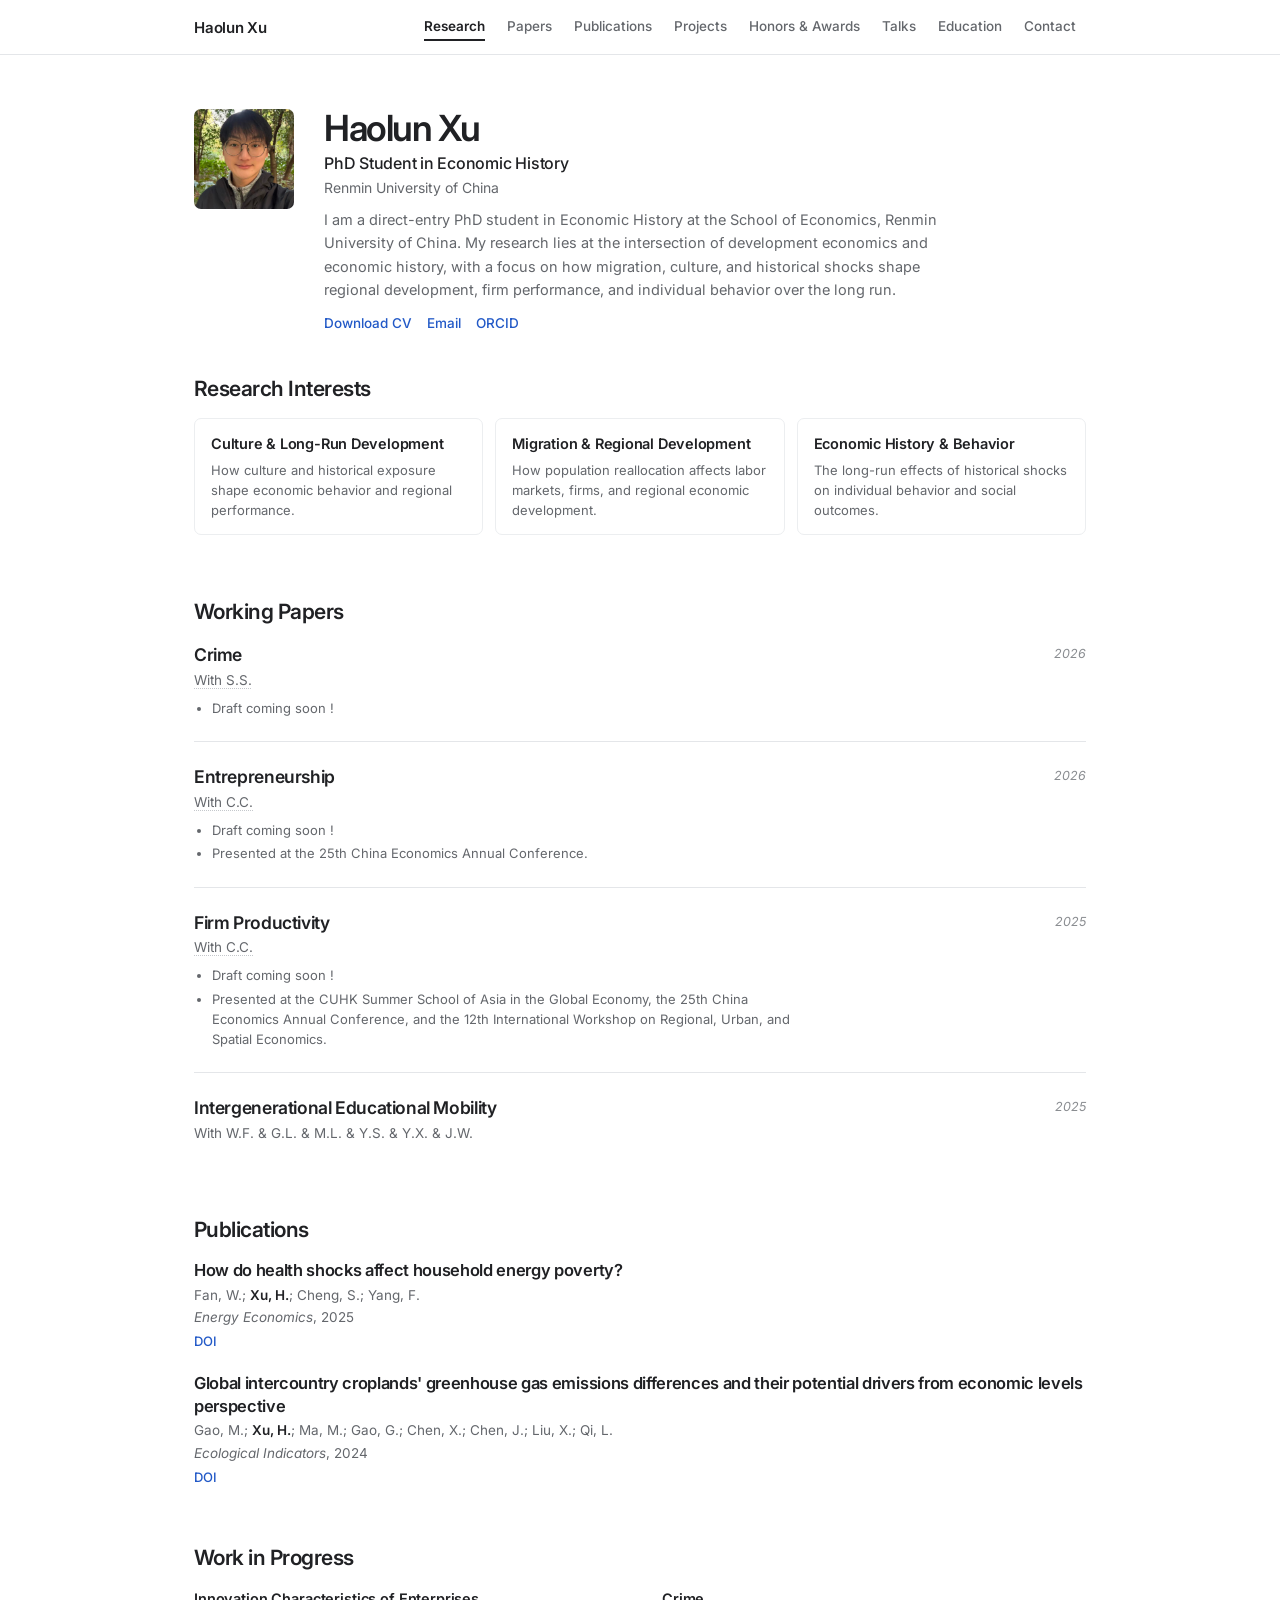
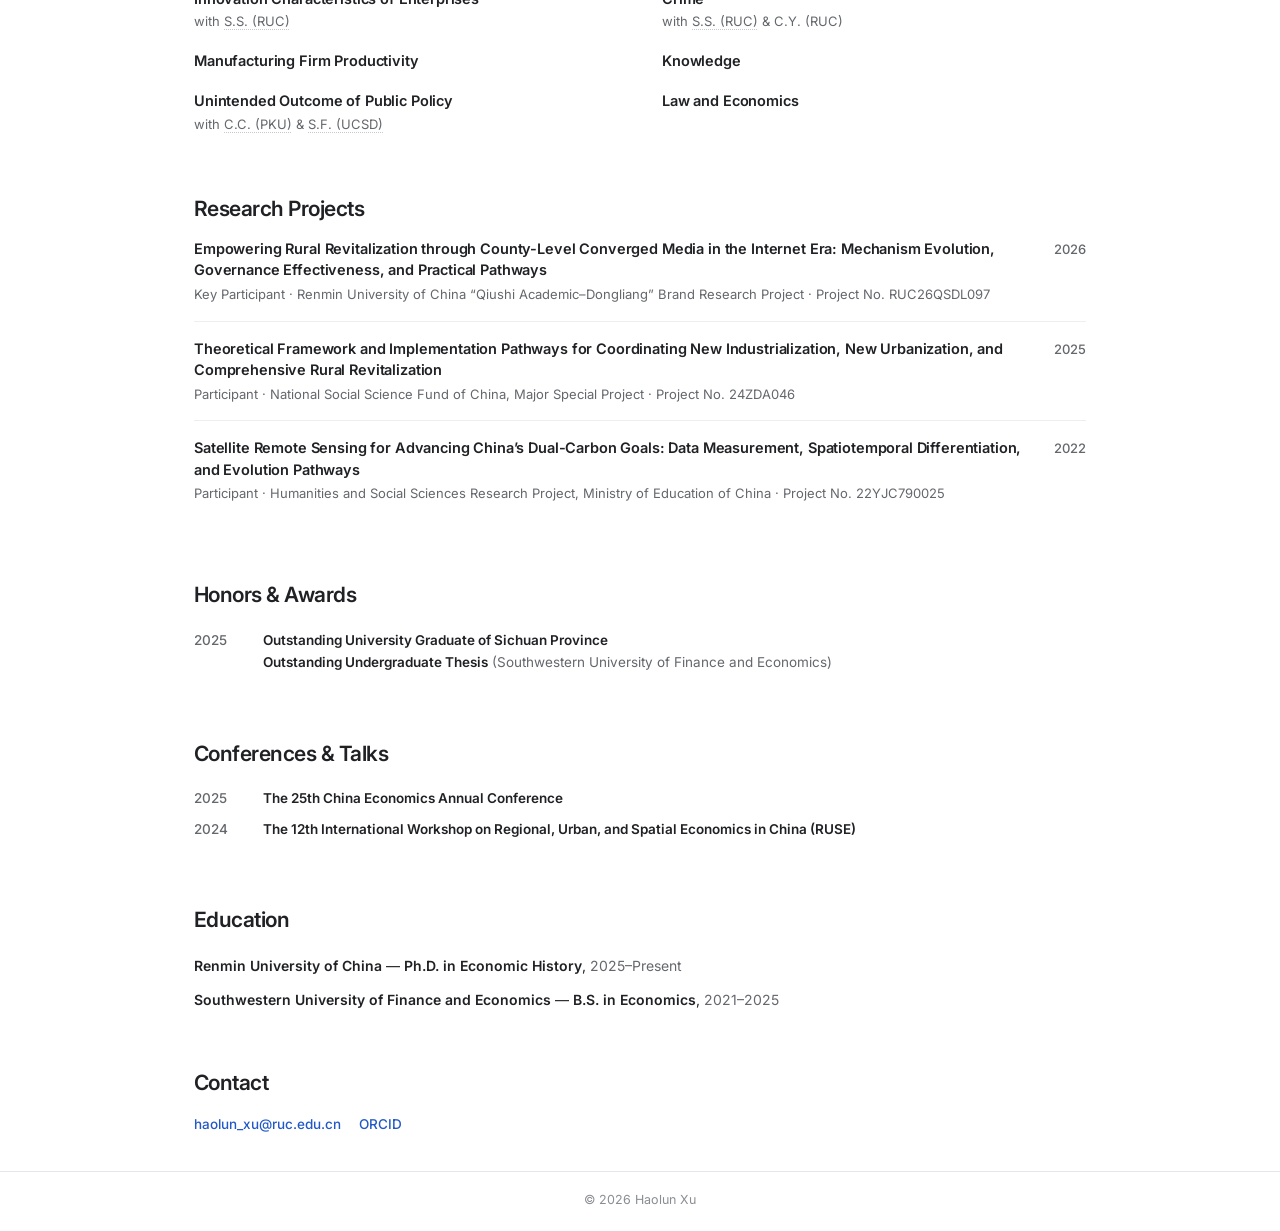
==== index.html @ 6e061bd3 "Update index.html" ====
<!DOCTYPE html>
<html lang="en">

<head>

  <!-- =========================================================
       Basic Metadata
       ========================================================= -->

  <meta charset="UTF-8">

  <meta
    name="viewport"
    content="width=device-width, initial-scale=1.0"
  >

  <meta
    name="author"
    content="Haolun Xu"
  >

  <meta
    name="description"
    content="Haolun Xu is a PhD student in Economic History at Renmin University of China. His research spans development economics and economic history, focusing on migration, culture, historical shocks, firms, and regional economic development."
  >

  <meta
    name="robots"
    content="index, follow, max-image-preview:large"
  >

  <meta
    name="baidu-site-verification"
    content="codeva-lpOkKUtorW"
  >

  <meta
    name="theme-color"
    content="#ffffff"
  >

  <meta
    name="color-scheme"
    content="light"
  >


  <!-- =========================================================
       Canonical & Sitemap
       ========================================================= -->

  <link
    rel="canonical"
    href="https://haolunxu.xyz/"
  >

  <link
    rel="sitemap"
    type="application/xml"
    title="Sitemap"
    href="https://haolunxu.xyz/sitemap.xml"
  >


  <!-- =========================================================
       Open Graph
       ========================================================= -->

  <meta
    property="og:type"
    content="profile"
  >

  <meta
    property="og:site_name"
    content="Haolun Xu"
  >

  <meta
    property="og:title"
    content="Haolun Xu | Development Economics & Economic History"
  >

  <meta
    property="og:description"
    content="Research on migration, culture, historical shocks, firms, and regional economic development."
  >

  <meta
    property="og:url"
    content="https://haolunxu.xyz/"
  >

  <meta
    property="og:image"
    content="https://haolunxu.xyz/photo.jpg"
  >

  <meta
    property="og:image:alt"
    content="Portrait of Haolun Xu"
  >


  <!-- =========================================================
       Twitter / X
       ========================================================= -->

  <meta
    name="twitter:card"
    content="summary"
  >

  <meta
    name="twitter:title"
    content="Haolun Xu | Development Economics & Economic History"
  >

  <meta
    name="twitter:description"
    content="Research on migration, culture, historical shocks, firms, and regional economic development."
  >

  <meta
    name="twitter:image"
    content="https://haolunxu.xyz/photo.jpg"
  >


  <!-- =========================================================
       Page Title
       ========================================================= -->

  <title>
    Haolun Xu | Development Economics & Economic History
  </title>


  <!-- =========================================================
       Favicon
       ========================================================= -->

  <link
    rel="icon"
    href="data:image/svg+xml,%3Csvg xmlns='http://www.w3.org/2000/svg' viewBox='0 0 32 32'%3E%3Crect width='32' height='32' rx='6' fill='%231d1d1f'/%3E%3Ctext x='16' y='22' text-anchor='middle' font-family='Arial,sans-serif' font-size='18' font-weight='600' fill='white'%3EH%3C/text%3E%3C/svg%3E"
  >


  <!-- =========================================================
       Fonts
       ========================================================= -->

  <link
    rel="preconnect"
    href="https://fonts.googleapis.com"
  >

  <link
    rel="preconnect"
    href="https://fonts.gstatic.com"
    crossorigin
  >

  <link
    href="https://fonts.googleapis.com/css2?family=Inter:wght@400;500;600&display=swap"
    rel="stylesheet"
  >


  <!-- =========================================================
       Structured Data

       sameAs will be automatically populated from data.js
       using ORCID / Google Scholar / GitHub when available.
       ========================================================= -->

  <script
    id="siteStructuredData"
    type="application/ld+json"
  >
  {
    "@context": "https://schema.org",
    "@graph": [
      {
        "@type": "Person",
        "@id": "https://haolunxu.xyz/#person",
        "name": "Haolun Xu",
        "url": "https://haolunxu.xyz/",
        "image": "https://haolunxu.xyz/photo.jpg",
        "jobTitle": "PhD Student in Economic History",
        "affiliation": {
          "@type": "CollegeOrUniversity",
          "name": "Renmin University of China"
        },
        "knowsAbout": [
          "Development Economics",
          "Economic History",
          "Regional Economic Development",
          "Migration",
          "Culture",
          "Historical Shocks",
          "Firm Productivity",
          "Innovation"
        ]
      },
      {
        "@type": "WebSite",
        "@id": "https://haolunxu.xyz/#website",
        "url": "https://haolunxu.xyz/",
        "name": "Haolun Xu",
        "publisher": {
          "@id": "https://haolunxu.xyz/#person"
        }
      },
      {
        "@type": "ProfilePage",
        "@id": "https://haolunxu.xyz/#webpage",
        "url": "https://haolunxu.xyz/",
        "name": "Haolun Xu | Development Economics & Economic History",
        "isPartOf": {
          "@id": "https://haolunxu.xyz/#website"
        },
        "mainEntity": {
          "@id": "https://haolunxu.xyz/#person"
        }
      }
    ]
  }
  </script>


  <!-- =========================================================
       Styles
       ========================================================= -->

  <style>

    /* =========================================================
       Variables
       ========================================================= */

    :root {

      --bg: #ffffff;

      --text: #202124;
      --muted: #64676c;
      --subtle: #8a8d91;

      --border: #e4e6e9;
      --border-soft: #eceef0;

      --accent: #2259c7;
      --accent-hover: #17479f;

      --surface: #ffffff;
      --surface-hover: #fafafa;

      --max-w: 940px;
      --nav-h: 54px;

    }


    /* =========================================================
       Reset
       ========================================================= */

    *,
    *::before,
    *::after {

      box-sizing: border-box;
      margin: 0;
      padding: 0;

    }


    html {

      scroll-behavior: smooth;

      -webkit-font-smoothing: antialiased;
      -moz-osx-font-smoothing: grayscale;

    }


    body {

      min-width: 320px;

      font-family:
        "Inter",
        -apple-system,
        BlinkMacSystemFont,
        "Segoe UI",
        "Helvetica Neue",
        Arial,
        sans-serif;

      font-size: 15px;
      line-height: 1.65;

      color: var(--text);
      background: var(--bg);

      text-rendering: optimizeLegibility;

    }


    img {
      max-width: 100%;
    }


    button,
    input,
    textarea,
    select {
      font: inherit;
    }


    a {
      color: inherit;
    }


    h1,
    h2,
    h3,
    p {
      margin: 0;
    }


    ::selection {
      background: rgba(37, 99, 235, .14);
    }


    /* =========================================================
       Accessibility
       ========================================================= */

    .skip-link {

      position: fixed;

      top: 8px;
      left: 8px;

      z-index: 999;

      padding: 8px 12px;

      font-size: 13px;
      font-weight: 600;

      color: #ffffff;
      background: var(--text);

      border-radius: 5px;

      transform: translateY(-150%);

      transition: transform .15s ease;

    }


    .skip-link:focus {
      transform: translateY(0);
    }


    a:focus-visible,
    button:focus-visible {

      outline: 2px solid var(--accent);

      outline-offset: 3px;

      border-radius: 3px;

    }


    /* =========================================================
       Layout
       ========================================================= */

    .container {

      width: 100%;
      max-width: var(--max-w);

      margin: 0 auto;

      padding-left: 24px;
      padding-right: 24px;

    }


    section[id] {
      scroll-margin-top: 76px;
    }


    section {
      padding-top: 30px;
      padding-bottom: 30px;
    }


    h2 {

      margin-bottom: 16px;

      font-size: 21px;
      line-height: 1.25;

      font-weight: 600;

      letter-spacing: -.025em;

      color: var(--text);

    }


    /* =========================================================
       Navigation
       ========================================================= */

    nav {

      position: sticky;

      top: 0;

      z-index: 100;

      background: rgba(255, 255, 255, .96);

      border-bottom: 1px solid var(--border);

      -webkit-backdrop-filter: blur(8px);
      backdrop-filter: blur(8px);

    }


    .nav-inner {

      height: var(--nav-h);

      display: flex;

      align-items: center;
      justify-content: space-between;

      gap: 20px;

    }


    .nav-name {

      flex: 0 0 auto;

      font-size: 15px;
      line-height: 1;

      font-weight: 600;

      letter-spacing: -.015em;

      color: var(--text);

      text-decoration: none;

    }


    .nav-links {

      min-width: 0;

      display: flex;

      align-items: center;

      gap: 2px;

      list-style: none;

      overflow-x: auto;

      scrollbar-width: none;

      -webkit-overflow-scrolling: touch;

    }


    .nav-links::-webkit-scrollbar {
      display: none;
    }


    .nav-links a {

      position: relative;

      display: block;

      padding: 7px 10px;

      font-size: 13.5px;
      line-height: 1;

      font-weight: 500;

      color: var(--muted);

      text-decoration: none;

      white-space: nowrap;

      transition: color .15s ease;

    }


    .nav-links a:hover {
      color: var(--text);
    }


    .nav-links a::after {

      content: "";

      position: absolute;

      left: 10px;
      right: 10px;
      bottom: 0;

      height: 1.5px;

      background: var(--text);

      transform: scaleX(0);
      transform-origin: center;

      transition: transform .15s ease;

    }


    .nav-links a.active-nav {

      color: var(--text);

      font-weight: 600;

    }


    .nav-links a.active-nav::after {
      transform: scaleX(1);
    }


    /* =========================================================
       Hero
       ========================================================= */

    #hero {

      padding-top: 54px;
      padding-bottom: 28px;

    }


    .hero-inner {

      display: flex;

      align-items: flex-start;

      gap: 30px;

    }


    .hero-photo {

      flex: 0 0 auto;

      width: 100px;
      height: 100px;

    }


    .hero-avatar {

      display: block;

      width: 100px;
      height: 100px;

      object-fit: cover;

      border-radius: 7px;

      background: #f1f2f3;

    }


    .hero-text {

      flex: 1;

      min-width: 0;

    }


    .hero-name {

      margin-bottom: 3px;

      font-size: 36px;
      line-height: 1.08;

      font-weight: 600;

      letter-spacing: -.04em;

      color: var(--text);

    }


    .hero-title {

      margin-bottom: 1px;

      font-size: 16px;
      line-height: 1.5;

      font-weight: 500;

      letter-spacing: -.015em;

      color: var(--text);

    }


    .hero-affiliation {

      margin-bottom: 9px;

      font-size: 14px;

      color: var(--muted);

    }


    .hero-bio {

      max-width: 72ch;

      font-size: 14.5px;
      line-height: 1.62;

      color: var(--muted);

    }


    .hero-links {

      display: flex;

      align-items: center;

      flex-wrap: wrap;

      gap: 15px;

      margin-top: 10px;

    }


    .hero-links a {

      font-size: 13.5px;

      font-weight: 500;

      color: var(--accent);

      text-decoration: none;

    }


    .hero-links a:hover {

      color: var(--accent-hover);

      text-decoration: underline;

      text-underline-offset: 3px;

    }


    /* =========================================================
       Author Links
       ========================================================= */

    .author-link {

      color: inherit;

      text-decoration-line: underline;
      text-decoration-style: dotted;
      text-decoration-thickness: 1px;
      text-decoration-color: #c5c8cc;

      text-underline-offset: 3px;

      transition:
        color .15s ease,
        text-decoration-color .15s ease;

    }


    .author-link:hover {

      color: var(--accent);

      text-decoration-color: var(--accent);

    }


    .author-self {

      font-weight: 600;

      color: var(--text);

    }


    /* =========================================================
       Research Interests
       ========================================================= */

    #research {

      padding-top: 14px;
      padding-bottom: 30px;

    }


    .research-grid {

      display: grid;

      grid-template-columns:
        repeat(3, minmax(0, 1fr));

      gap: 12px;

    }


    .research-card {

      min-width: 0;

      padding: 15px 16px 14px;

      border: 1px solid var(--border-soft);

      border-radius: 7px;

      background: var(--surface);

      transition:
        border-color .15s ease,
        background .15s ease;

    }


    .research-card:hover {

      border-color: #d8dade;

      background: var(--surface-hover);

    }


    .research-card-title {

      font-size: 14.5px;
      line-height: 1.4;

      font-weight: 600;

      letter-spacing: -.015em;

      color: var(--text);

    }


    .research-card-desc {

      margin-top: 5px;

      font-size: 13px;
      line-height: 1.55;

      color: var(--muted);

    }


    /* =========================================================
       Working Papers
       ========================================================= */

    #working-papers {

      padding-top: 34px;
      padding-bottom: 38px;

    }


    #working-papers h2 {
      margin-bottom: 18px;
    }


    .wp-item {
      position: relative;
    }


    .wp-item + .wp-item {

      margin-top: 23px;

      padding-top: 23px;

      border-top: 1px solid var(--border);

    }


    .wp-header {

      display: flex;

      align-items: flex-start;
      justify-content: space-between;

      gap: 20px;

    }


    .wp-main {

      flex: 1;

      min-width: 0;

    }


    .wp-title {

      font-size: 17.5px;
      line-height: 1.35;

      font-weight: 600;

      letter-spacing: -.022em;

      color: var(--text);

    }


    .wp-title a {

      color: inherit;

      text-decoration: none;

    }


    .wp-title a:hover {
      color: var(--accent);
    }


    .wp-authors {

      margin-top: 3px;

      font-size: 13.5px;
      line-height: 1.5;

      color: var(--muted);

    }


    .wp-status {

      flex: 0 0 auto;

      padding-top: 2px;

      font-size: 12.5px;
      line-height: 1.4;

      font-style: italic;

      color: var(--subtle);

      white-space: nowrap;

    }


    .wp-links {

      display: flex;

      flex-wrap: wrap;

      gap: 13px;

      margin-top: 8px;

    }


    .wp-notes {

      max-width: 78ch;

      margin: 8px 0 0;
      padding-left: 18px;

      font-size: 13px;
      line-height: 1.55;

      color: var(--muted);

    }


    .wp-note + .wp-note {
      margin-top: 3px;
    }


    .wp-link,
    .wp-abstract-toggle {

      font-size: 12.75px;
      line-height: 1.4;

      font-weight: 500;

      color: var(--accent);

      text-decoration: none;

    }


    .wp-link:hover,
    .wp-abstract-toggle:hover {

      color: var(--accent-hover);

      text-decoration: underline;

      text-underline-offset: 3px;

    }


    .wp-abstract-toggle {

      display: inline-block;

      margin-top: 8px;

      padding: 0;

      border: 0;

      background: transparent;

      cursor: pointer;

    }


    .wp-abstract {

      max-width: 78ch;

      margin-top: 9px;

      font-size: 13.5px;
      line-height: 1.65;

      color: var(--muted);

    }


    /* =========================================================
       Publications
       ========================================================= */

    #publications {

      padding-top: 36px;
      padding-bottom: 30px;

    }


    .pub-item {

      font-size: 14px;
      line-height: 1.6;

    }


    .pub-item + .pub-item {
      margin-top: 20px;
    }


    .pub-title {

      font-size: 16.5px;
      line-height: 1.38;

      font-weight: 600;

      letter-spacing: -.02em;

      color: var(--text);

    }


    .pub-title a {

      color: inherit;

      text-decoration: none;

    }


    .pub-title a:hover {
      color: var(--accent);
    }


    .pub-authors {

      margin-top: 3px;

      font-size: 13.5px;

      color: var(--muted);

    }


    .pub-meta {

      margin-top: 1px;

      font-size: 13.5px;

      color: var(--muted);

    }


    .pub-journal {
      font-style: italic;
    }


    .pub-links {

      margin-top: 2px;

      font-size: 13px;

      color: var(--muted);

    }


    .pub-link {

      font-size: 13px;

      font-weight: 500;

      color: var(--accent);

      text-decoration: none;

    }


    .pub-link:hover {

      color: var(--accent-hover);

      text-decoration: underline;

      text-underline-offset: 3px;

    }


    /* =========================================================
       Work in Progress
       ========================================================= */

    #work-in-progress {

      padding-top: 28px;
      padding-bottom: 32px;

    }


    .wip-list {

      display: grid;

      grid-template-columns:
        repeat(2, minmax(0, 1fr));

      column-gap: 44px;
      row-gap: 19px;

    }


    .wip-item-simple {
      min-width: 0;
    }


    .wip-item-title {

      font-size: 14.5px;
      line-height: 1.48;

      font-weight: 600;

      letter-spacing: -.01em;

      color: var(--text);

    }


    .wip-item-coauthors {

      margin-top: 3px;

      font-size: 13px;
      line-height: 1.45;

      color: var(--muted);

    }


    /* =========================================================
       Research Projects
       ========================================================= */

    #research-projects {

      padding-top: 30px;
      padding-bottom: 32px;

    }


    .project-list {

      display: flex;
      flex-direction: column;

    }


    .project-item {

      padding-top: 16px;
      padding-bottom: 16px;

      border-top: 1px solid var(--border-soft);

    }


    .project-item:first-child {
      padding-top: 0;
      border-top: 0;
    }


    .project-heading {

      display: flex;
      align-items: baseline;
      justify-content: space-between;

      gap: 18px;

    }


    .project-title {

      min-width: 0;

      font-size: 14.5px;
      line-height: 1.48;

      font-weight: 600;

      letter-spacing: -.01em;

      color: var(--text);

    }


    .project-year {

      flex: 0 0 auto;

      font-size: 13px;
      font-weight: 500;

      color: var(--muted);

    }


    .project-meta {

      margin-top: 4px;

      font-size: 13px;
      line-height: 1.52;

      color: var(--muted);

    }


    .project-role {
      font-weight: 500;
      color: var(--text);
    }


    /* =========================================================
       Honors & Awards
       ========================================================= */

    #honors-awards {
      padding-top: 30px;
      padding-bottom: 30px;
    }

    .honors-row {
      display: grid;
      align-items: baseline;
      grid-template-columns: 54px minmax(0, 1fr);
      column-gap: 15px;
      padding-top: 5px;
      padding-bottom: 5px;
      font-size: 13.5px;
      line-height: 1.55;
    }

    .honors-year {
      color: var(--muted);
      font-weight: 500;
    }

    .honors-content {
      min-width: 0;
      margin: 0;
      line-height: 1.65;
      overflow-wrap: break-word;
    }

    .honors-name {
      font-weight: 600;
      color: var(--text);
    }

    .honors-institution {
      color: var(--muted);
    }

    .honors-content a {
      color: var(--accent);
      text-decoration: none;
    }

    .honors-content a:hover {
      text-decoration: underline;
      text-underline-offset: 3px;
    }


    /* =========================================================
       Conferences
       ========================================================= */

    #conferences {

      padding-top: 32px;
      padding-bottom: 30px;

    }


    .conf-list {

      display: flex;

      flex-direction: column;

    }


    .conf-item {

      display: grid;

      grid-template-columns:
        54px minmax(0, 1fr);

      column-gap: 15px;

      padding-top: 5px;
      padding-bottom: 5px;

      font-size: 13.5px;
      line-height: 1.55;

    }


    .conf-year {

      color: var(--muted);

      font-weight: 500;

    }


    .conf-content {
      min-width: 0;
    }


    .conf-title {

      font-weight: 600;

      color: var(--text);

    }


    .conf-detail {
      color: var(--muted);
    }


    /* =========================================================
       Education
       ========================================================= */

    #education {

      padding-top: 32px;
      padding-bottom: 27px;

    }


    .edu-list {

      display: flex;

      flex-direction: column;

    }


    .edu-item {

      padding-top: 6px;
      padding-bottom: 6px;

      font-size: 14px;
      line-height: 1.55;

    }


    .edu-school,
    .edu-degree {

      font-weight: 600;

      color: var(--text);

    }


    .edu-year {
      color: var(--muted);
    }


    /* =========================================================
       Contact
       ========================================================= */

    #contact {

      padding-top: 27px;
      padding-bottom: 36px;

    }


    .contact-links {

      display: flex;

      align-items: center;

      flex-wrap: wrap;

      gap: 8px 18px;

    }


    .contact-link {

      font-size: 13.5px;

      font-weight: 500;

      color: var(--accent);

      text-decoration: none;

    }


    .contact-link:hover {

      color: var(--accent-hover);

      text-decoration: underline;

      text-underline-offset: 3px;

    }


    /* =========================================================
       Footer
       ========================================================= */

    footer {

      padding-top: 19px;
      padding-bottom: 21px;

      border-top: 1px solid var(--border);

    }


    .footer-inner {

      font-size: 12.5px;
      line-height: 1.5;

      color: var(--subtle);

      text-align: center;

    }


    /* =========================================================
       Tablet
       ========================================================= */

    @media (max-width: 768px) {

      .container {

        padding-left: 18px;
        padding-right: 18px;

      }


      .nav-inner {
        gap: 12px;
      }


      .nav-links a {

        padding-left: 8px;
        padding-right: 8px;

        font-size: 12.5px;

      }


      .nav-links a::after {

        left: 8px;
        right: 8px;

      }


      #hero {
        padding-top: 42px;
      }


      .hero-inner {
        gap: 23px;
      }


      .hero-photo,
      .hero-avatar {

        width: 88px;
        height: 88px;

      }


      .hero-name {
        font-size: 31px;
      }


      .research-grid {

        grid-template-columns:
          repeat(2, minmax(0, 1fr));

      }


      .wp-header {
        gap: 14px;
      }

    }


    /* =========================================================
       Small Mobile
       ========================================================= */

    @media (max-width: 560px) {

      .container {

        padding-left: 16px;
        padding-right: 16px;

      }


      section {

        padding-top: 25px;
        padding-bottom: 25px;

      }


      h2 {
        font-size: 19px;
      }


      .nav-inner {
        height: 52px;
      }


      .nav-name {
        font-size: 13px;
      }


      .nav-links a {

        padding: 7px;

        font-size: 11.75px;

      }


      .nav-links a::after {

        left: 7px;
        right: 7px;

      }


      #hero {

        padding-top: 34px;
        padding-bottom: 22px;

      }


      .hero-inner {

        flex-direction: column;

        align-items: flex-start;

        gap: 15px;

      }


      .hero-photo,
      .hero-avatar {

        width: 78px;
        height: 78px;

      }


      .hero-name {
        font-size: 29px;
      }


      .hero-title {
        font-size: 15px;
      }


      .hero-bio {
        font-size: 13.75px;
      }


      .hero-links {
        gap: 12px;
      }


      .research-grid {
        grid-template-columns: 1fr;
      }


      .wp-header {

        flex-direction: column;

        gap: 1px;

      }


      .wp-status {
        padding-top: 0;
      }


      .wp-title {
        font-size: 16.5px;
      }


      .wip-list {

        grid-template-columns: 1fr;

        row-gap: 16px;

      }


      .conf-item {

        grid-template-columns:
          43px minmax(0, 1fr);

        column-gap: 10px;

      }

    }


    /* =========================================================
       Reduced Motion
       ========================================================= */

    @media (prefers-reduced-motion: reduce) {

      html {
        scroll-behavior: auto;
      }


      *,
      *::before,
      *::after {

        scroll-behavior: auto !important;

        animation-duration: .01ms !important;
        animation-iteration-count: 1 !important;

        transition-duration: .01ms !important;

      }

    }

  </style>

</head>


<body>


  <!-- =========================================================
       Skip Link
       ========================================================= -->

  <a
    class="skip-link"
    href="#main-content"
  >
    Skip to content
  </a>


  <!-- =========================================================
       Navigation
       ========================================================= -->

  <nav aria-label="Primary navigation">

    <div class="container nav-inner">


      <a
        href="#hero"
        class="nav-name"
        id="navName"
      >
        Haolun Xu
      </a>


      <ul class="nav-links">

        <li>
          <a href="#research">
            Research
          </a>
        </li>

        <li>
          <a href="#working-papers">
            Papers
          </a>
        </li>

        <li>
          <a href="#publications">
            Publications
          </a>
        </li>

        <li>
          <a href="#research-projects">
            Projects
          </a>
        </li>

        <li>
          <a href="#honors-awards">
            Honors &amp; Awards
          </a>
        </li>

        <li>
          <a href="#conferences">
            Talks
          </a>
        </li>

        <li>
          <a href="#education">
            Education
          </a>
        </li>

        <li>
          <a href="#contact">
            Contact
          </a>
        </li>

      </ul>

    </div>

  </nav>


  <!-- =========================================================
       Main
       ========================================================= -->

  <main id="main-content">


    <!-- =======================================================
         Hero
         ======================================================= -->

    <section id="hero">

      <div class="container hero-inner">


        <div class="hero-photo">

          <img
            id="heroAvatar"
            class="hero-avatar"
            src="photo.jpg"
            alt="Portrait of Haolun Xu"
            width="100"
            height="100"
          >

        </div>


        <div class="hero-text">


          <h1
            class="hero-name"
            id="heroName"
          >
            Haolun Xu
          </h1>


          <p
            class="hero-title"
            id="heroTitle"
          >
            PhD Student in Economic History
          </p>


          <p
            class="hero-affiliation"
            id="heroAffiliation"
          >
            Renmin University of China
          </p>


          <p
            class="hero-bio"
            id="heroBio"
          >
            I am a direct-entry PhD student in Economic History at the
            School of Economics, Renmin University of China. My research
            lies at the intersection of development economics and economic
            history, with a focus on how migration, culture, and historical
            shocks shape regional development, firm performance, and
            individual behavior over the long run.
          </p>


          <div class="hero-links">

            <a
              id="cvLink"
              download="Haolun_Xu_CV.pdf"
              hidden
            >
              Download CV
            </a>

            <a
              id="emailLink"
              href="mailto:haolun_xu@ruc.edu.cn"
            >
              Email
            </a>

            <a
              id="scholarLink"
              hidden
            >
              Google Scholar
            </a>

            <!-- ORCID -->
            <a
              id="orcidLink"
              hidden
            >
              ORCID
            </a>

          </div>


        </div>

      </div>

    </section>


    <!-- =======================================================
         Research Interests
         ======================================================= -->

    <section id="research">

      <div class="container">

        <h2>
          Research Interests
        </h2>

        <div
          id="researchList"
          class="research-grid"
        >
        </div>

      </div>

    </section>


    <!-- =======================================================
         Working Papers
         ======================================================= -->

    <section id="working-papers">

      <div class="container">

        <h2>
          Working Papers
        </h2>

        <div id="wpList">
        </div>

      </div>

    </section>


    <!-- =======================================================
         Publications
         ======================================================= -->

    <section id="publications">

      <div class="container">

        <h2>
          Publications
        </h2>

        <div id="pubList">
        </div>

      </div>

    </section>


    <!-- =======================================================
         Work in Progress
         ======================================================= -->

    <section id="work-in-progress">

      <div class="container">

        <h2>
          Work in Progress
        </h2>

        <div
          class="wip-list"
          id="wipGrid"
        >
        </div>

      </div>

    </section>


    <!-- =======================================================
         Research Projects
         ======================================================= -->

    <section id="research-projects">

      <div class="container">

        <h2>
          Research Projects
        </h2>

        <div
          class="project-list"
          id="projectList"
        >
        </div>

      </div>

    </section>


    <!-- =======================================================
         Honors & Awards
         ======================================================= -->

    <section id="honors-awards" aria-labelledby="honorsHeading">

      <div class="container">

        <h2 id="honorsHeading">
          Honors &amp; Awards
        </h2>

        <div id="honorsList">
        </div>

      </div>

    </section>


    <!-- =======================================================
         Conferences
         ======================================================= -->

    <section id="conferences">

      <div class="container">

        <h2>
          Conferences &amp; Talks
        </h2>

        <div
          class="conf-list"
          id="confList"
        >
        </div>

      </div>

    </section>


    <!-- =======================================================
         Education
         ======================================================= -->

    <section id="education">

      <div class="container">

        <h2>
          Education
        </h2>

        <div
          class="edu-list"
          id="eduList"
        >
        </div>

      </div>

    </section>


    <!-- =======================================================
         Contact
         ======================================================= -->

    <section id="contact">

      <div class="container">

        <h2>
          Contact
        </h2>

        <div
          class="contact-links"
          id="contactLinks"
        >
        </div>

      </div>

    </section>


  </main>


  <!-- =========================================================
       Footer
       ========================================================= -->

  <footer>

    <div class="container footer-inner">

      &copy;

      <span id="footerYear">
        2026
      </span>

      <span id="footerName">
        Haolun Xu
      </span>

    </div>

  </footer>


  <!-- =========================================================
       Noscript
       ========================================================= -->

  <noscript>

    <section>

      <div class="container">

        <h2>
          Haolun Xu
        </h2>

        <p>
          Haolun Xu is a PhD student in Economic History at
          Renmin University of China. His research spans development
          economics and economic history, focusing on migration,
          culture, historical shocks, firms, and regional economic
          development.
        </p>

      </div>

    </section>

  </noscript>


  <!-- =========================================================
       Data Layer
       ========================================================= -->

  <script src="data.js?v=10"></script>


  <!-- =========================================================
       Render Engine
       ========================================================= -->

  <script>

  (function () {

    "use strict";


    /* =======================================================
       Load Data
       ======================================================= */

    var data =
      window.loadSiteData();


    /* =======================================================
       Helpers
       ======================================================= */

    function escHTML(value) {

      var div =
        document.createElement("div");

      div.textContent =
        value == null
          ? ""
          : String(value);

      return div.innerHTML;

    }


    function escAttr(value) {

      return String(
        value == null
          ? ""
          : value
      )
      .replace(/&/g, "&amp;")
      .replace(/"/g, "&quot;")
      .replace(/</g, "&lt;")
      .replace(/>/g, "&gt;");

    }


    function setExternalLink(
      element,
      href
    ) {

      element.href =
        href;

      element.target =
        "_blank";

      element.rel =
        "noopener noreferrer";

    }


    /* =======================================================
       Author Renderer
       ======================================================= */

    function renderAuthors(
      authors,
      separator
    ) {

      if (!authors) {
        return "";
      }


      if (
        typeof authors === "string"
      ) {

        return escHTML(
          authors
        );

      }


      if (
        !Array.isArray(authors) ||
        authors.length === 0
      ) {

        return "";

      }


      separator =
        separator || " & ";


      return authors
        .map(
          function (author) {


            var name =
              escHTML(
                author.name || ""
              );


            if (
              author.self
            ) {

              return (
                '<strong class="author-self">' +
                name +
                "</strong>"
              );

            }


            if (
              author.url
            ) {

              return (
                '<a href="' +
                escAttr(author.url) +
                '" target="_blank"' +
                ' rel="noopener noreferrer"' +
                ' class="author-link">' +
                name +
                "</a>"
              );

            }


            return name;

          }
        )
        .join(separator);

    }


    /* =======================================================
       Navigation
       ======================================================= */

    document.getElementById(
      "navName"
    ).textContent =
      data.personal.name;


    /* =======================================================
       Hero
       ======================================================= */

    document.getElementById(
      "heroName"
    ).textContent =
      data.personal.name;


    document.getElementById(
      "heroTitle"
    ).textContent =
      data.personal.title || "";


    var affiliation =
      document.getElementById(
        "heroAffiliation"
      );


    if (
      data.education &&
      data.education.length > 0
    ) {

      affiliation.textContent =
        data.education[0].school || "";

    }


    document.getElementById(
      "heroBio"
    ).textContent =
      data.personal.bio || "";


    /* =======================================================
       Hero Image
       ======================================================= */

    var heroAvatar =
      document.getElementById(
        "heroAvatar"
      );


    if (
      data.personal.avatar
    ) {

      heroAvatar.src =
        data.personal.avatar;

      heroAvatar.alt =
        "Portrait of " +
        data.personal.name;

    } else {

      heroAvatar.parentElement.style.display =
        "none";

    }


    /* =======================================================
       Contact Data
       ======================================================= */

    var contact =
      data.contact || {};


    /* =======================================================
       Structured Data: sameAs

       Automatically adds:
       - ORCID
       - Google Scholar
       - GitHub
       ======================================================= */

    updateStructuredData();


    function updateStructuredData() {

      var schemaElement =
        document.getElementById(
          "siteStructuredData"
        );


      if (!schemaElement) {
        return;
      }


      try {

        var schema =
          JSON.parse(
            schemaElement.textContent
          );


        var person =
          schema["@graph"].find(
            function (entry) {

              return (
                entry["@type"] ===
                "Person"
              );

            }
          );


        if (!person) {
          return;
        }


        var sameAs =
          [];


        if (
          contact.orcid
        ) {

          sameAs.push(
            contact.orcid
          );

        }


        if (
          contact.scholar
        ) {

          sameAs.push(
            contact.scholar
          );

        }


        if (
          contact.github
        ) {

          sameAs.push(
            contact.github
          );

        }


        if (
          sameAs.length > 0
        ) {

          person.sameAs =
            sameAs;

        }


        schemaElement.textContent =
          JSON.stringify(
            schema
          );


      } catch (error) {

        /*
         * If structured data cannot be updated,
         * leave the original schema untouched.
         */

      }

    }


    /* =======================================================
       Hero Links
       ======================================================= */

    var heroLinks =
      document.querySelector(
        ".hero-links"
      );


    var hasHeroLink =
      false;


    /* CV */

    var cvLink =
      document.getElementById(
        "cvLink"
      );


    if (
      contact.cv
    ) {

      cvLink.href =
        contact.cv;

      cvLink.hidden =
        false;

      hasHeroLink =
        true;

    }


    /* Email */

    var emailLink =
      document.getElementById(
        "emailLink"
      );


    if (
      contact.email
    ) {

      emailLink.href =
        "mailto:" +
        contact.email;

      emailLink.hidden =
        false;

      hasHeroLink =
        true;

    } else {

      emailLink.hidden =
        true;

    }


    /* Google Scholar */

    var scholarLink =
      document.getElementById(
        "scholarLink"
      );


    if (
      contact.scholar
    ) {

      setExternalLink(
        scholarLink,
        contact.scholar
      );

      scholarLink.hidden =
        false;

      hasHeroLink =
        true;

    }


    /* ORCID */

    var orcidLink =
      document.getElementById(
        "orcidLink"
      );


    if (
      contact.orcid
    ) {

      setExternalLink(
        orcidLink,
        contact.orcid
      );

      orcidLink.hidden =
        false;

      hasHeroLink =
        true;

    }


    if (
      !hasHeroLink
    ) {

      heroLinks.style.display =
        "none";

    }


    /* =======================================================
       Research Interests
       ======================================================= */

    var researchList =
      document.getElementById(
        "researchList"
      );


    var researchItems =
      data.research || [];


    if (
      researchItems.length === 0
    ) {

      document.getElementById(
        "research"
      ).style.display =
        "none";

    } else {


      researchItems.forEach(
        function (research) {


          var card =
            document.createElement(
              "article"
            );


          card.className =
            "research-card";


          var title =
            document.createElement(
              "h3"
            );


          title.className =
            "research-card-title";


          title.textContent =
            research.title || "";


          card.appendChild(
            title
          );


          if (
            research.description
          ) {


            var description =
              document.createElement(
                "div"
              );


            description.className =
              "research-card-desc";


            description.textContent =
              research.description;


            card.appendChild(
              description
            );

          }


          researchList.appendChild(
            card
          );

        }
      );

    }


    /* =======================================================
       Working Papers
       ======================================================= */

    renderWorkingPapers(
      "wpList",
      data.workingPapers || []
    );


    /* =======================================================
       Publications
       ======================================================= */

    renderPublications(
      "pubList",
      data.publications || []
    );


    /* =======================================================
       Work in Progress
       ======================================================= */

    var wipSection =
      document.getElementById(
        "work-in-progress"
      );


    var wipGrid =
      document.getElementById(
        "wipGrid"
      );


    var wipItems =
      data.workInProgress || [];


    if (
      wipItems.length === 0
    ) {

      wipSection.style.display =
        "none";

    } else {


      wipItems.forEach(
        function (wip) {


          var item =
            document.createElement(
              "article"
            );


          item.className =
            "wip-item-simple";


          var title =
            document.createElement(
              "h3"
            );


          title.className =
            "wip-item-title";


          title.textContent =
            wip.title || "";


          item.appendChild(
            title
          );


          var renderedCoauthors =
            renderAuthors(
              wip.coauthors,
              " & "
            );


          if (
            renderedCoauthors
          ) {


            var coauthors =
              document.createElement(
                "div"
              );


            coauthors.className =
              "wip-item-coauthors";


            coauthors.innerHTML =
              "with " +
              renderedCoauthors;


            item.appendChild(
              coauthors
            );

          }


          wipGrid.appendChild(
            item
          );

        }
      );

    }


    /* =======================================================
       Research Projects
       ======================================================= */

    var projectSection =
      document.getElementById(
        "research-projects"
      );


    var projectList =
      document.getElementById(
        "projectList"
      );


    var researchProjects =
      data.researchProjects || [];


    if (
      researchProjects.length === 0
    ) {

      projectSection.style.display =
        "none";

    } else {


      researchProjects.forEach(
        function (project) {


          var item =
            document.createElement(
              "article"
            );


          item.className =
            "project-item";


          var heading =
            document.createElement(
              "div"
            );


          heading.className =
            "project-heading";


          var title =
            document.createElement(
              "h3"
            );


          title.className =
            "project-title";


          title.textContent =
            project.title || "";


          heading.appendChild(
            title
          );


          if (
            project.year
          ) {


            var year =
              document.createElement(
                "div"
              );


            year.className =
              "project-year";


            year.textContent =
              project.year;


            heading.appendChild(
              year
            );

          }


          item.appendChild(
            heading
          );


          var metaParts = [];


          if (
            project.role
          ) {

            metaParts.push(
              project.role
            );

          }


          if (
            project.funder
          ) {

            metaParts.push(
              project.funder
            );

          }


          if (
            project.projectNo
          ) {

            metaParts.push(
              "Project No. " +
              project.projectNo
            );

          }


          if (
            metaParts.length
          ) {


            var meta =
              document.createElement(
                "div"
              );


            meta.className =
              "project-meta";


            meta.textContent =
              metaParts.join(" · ");


            item.appendChild(
              meta
            );

          }


          projectList.appendChild(
            item
          );

        }
      );

    }


    /* =======================================================
       Honors & Awards
       One year label per group, with each award on its own line.
       ======================================================= */

    var honorsSection = document.getElementById("honors-awards");
    var honorsList = document.getElementById("honorsList");
    var honorsByYear = Object.create(null);

    (data.honorsAwards || []).forEach(function (award) {
      if (!award || !String(award.title || "").trim()) return;
      var year = String(award.year || "").trim();
      if (!honorsByYear[year]) honorsByYear[year] = [];
      honorsByYear[year].push(award);
    });

    var honorsYears = Object.keys(honorsByYear).sort(function (a, b) {
      return (parseInt(b, 10) || 0) - (parseInt(a, 10) || 0);
    });

    if (honorsYears.length === 0) {
      honorsSection.style.display = "none";
      document.querySelector('a[href="#honors-awards"]').parentElement.hidden = true;
    } else {
      honorsYears.forEach(function (year) {
        var row = document.createElement("div");
        row.className = "honors-row";

        var yearLabel = document.createElement("div");
        yearLabel.className = "honors-year";
        yearLabel.textContent = year;
        row.appendChild(yearLabel);

        var content = document.createElement("p");
        content.className = "honors-content";

        honorsByYear[year].forEach(function (award, index) {
          if (index > 0) {
            content.appendChild(document.createElement("br"));
          }

          var hasLink = /^https?:\/\//i.test(award.url || "");
          var name = document.createElement(hasLink ? "a" : "span");
          name.className = "honors-name";
          name.textContent = award.title;

          if (hasLink) {
            setExternalLink(name, award.url);
          }

          content.appendChild(name);

          if (award.institution) {
            var institution = document.createElement("span");
            institution.className = "honors-institution";
            institution.textContent = " (" + award.institution + ")";
            content.appendChild(institution);
          }
        });

        row.appendChild(content);
        honorsList.appendChild(row);
      });
    }


    /* =======================================================
       Conferences
       ======================================================= */

    var confSection =
      document.getElementById(
        "conferences"
      );


    var confList =
      document.getElementById(
        "confList"
      );


    var conferences =
      data.conferences || [];


    if (
      conferences.length === 0
    ) {

      confSection.style.display =
        "none";

    } else {


      conferences.forEach(
        function (conf) {


          var item =
            document.createElement(
              "div"
            );


          item.className =
            "conf-item";


          var date = String(conf.year || conf.date || "");
          var year = date.match(/\b\d{4}\b/);

          item.innerHTML =
            '<div class="conf-year">' +
              escHTML(year ? year[0] : "") +
            "</div>" +
            '<div class="conf-content">' +
              '<span class="conf-title">' +
                escHTML(conf.conference || "") +
              "</span>" +
            "</div>";


          confList.appendChild(
            item
          );

        }
      );

    }


    /* =======================================================
       Education
       ======================================================= */

    var educationSection =
      document.getElementById(
        "education"
      );


    var educationList =
      document.getElementById(
        "eduList"
      );


    var education =
      data.education || [];


    if (
      education.length === 0
    ) {

      educationSection.style.display =
        "none";

    } else {


      education.forEach(
        function (entry) {


          var item =
            document.createElement(
              "div"
            );


          item.className =
            "edu-item";


          item.innerHTML =

            '<span class="edu-school">' +

              escHTML(
                entry.school || ""
              ) +

            "</span>" +

            " &mdash; " +

            '<span class="edu-degree">' +

              escHTML(
                entry.degree || ""
              ) +

            "</span>" +

            (
              entry.year

                ? ', <span class="edu-year">' +
                  escHTML(
                    entry.year
                  ) +
                  "</span>"

                : ""
            );


          educationList.appendChild(
            item
          );

        }
      );

    }


    /* =======================================================
       Contact
       ======================================================= */

    var contactSection =
      document.getElementById(
        "contact"
      );


    var contactLinks =
      document.getElementById(
        "contactLinks"
      );


    var hasContact =
      false;


    /* Email */

    if (
      contact.email
    ) {


      var email =
        document.createElement(
          "a"
        );


      email.className =
        "contact-link";


      email.href =
        "mailto:" +
        contact.email;


      email.textContent =
        contact.email;


      contactLinks.appendChild(
        email
      );


      hasContact =
        true;

    }


    /* GitHub */

    if (
      contact.github
    ) {


      var github =
        document.createElement(
          "a"
        );


      github.className =
        "contact-link";


      github.textContent =
        "GitHub";


      setExternalLink(
        github,
        contact.github
      );


      contactLinks.appendChild(
        github
      );


      hasContact =
        true;

    }


    /* Google Scholar */

    if (
      contact.scholar
    ) {


      var scholar =
        document.createElement(
          "a"
        );


      scholar.className =
        "contact-link";


      scholar.textContent =
        "Google Scholar";


      setExternalLink(
        scholar,
        contact.scholar
      );


      contactLinks.appendChild(
        scholar
      );


      hasContact =
        true;

    }


    /* ORCID */

    if (
      contact.orcid
    ) {


      var orcid =
        document.createElement(
          "a"
        );


      orcid.className =
        "contact-link";


      orcid.textContent =
        "ORCID";


      setExternalLink(
        orcid,
        contact.orcid
      );


      contactLinks.appendChild(
        orcid
      );


      hasContact =
        true;

    }


    if (
      !hasContact
    ) {

      contactSection.style.display =
        "none";

    }


    /* =======================================================
       Footer
       ======================================================= */

    document.getElementById(
      "footerYear"
    ).textContent =
      new Date().getFullYear();


    document.getElementById(
      "footerName"
    ).textContent =
      data.personal.name;


    /* =======================================================
       Scroll Spy
       ======================================================= */

    initScrollSpy();


    function initScrollSpy() {


      var navLinks =
        Array.prototype.slice.call(
          document.querySelectorAll(
            ".nav-links a"
          )
        );


      /*
       * Work in Progress is grouped under
       * Publications in the navigation.
       */

      var navRegions = [

        {
          navId:
            "research",

          sections: [
            "research"
          ]
        },

        {
          navId:
            "working-papers",

          sections: [
            "working-papers"
          ]
        },

        {
          navId:
            "publications",

          sections: [
            "publications",
            "work-in-progress"
          ]
        },

        {
          navId:
            "research-projects",

          sections: [
            "research-projects"
          ]
        },

        {
          navId:
            "honors-awards",

          sections: [
            "honors-awards"
          ]
        },

        {
          navId:
            "conferences",

          sections: [
            "conferences"
          ]
        },

        {
          navId:
            "education",

          sections: [
            "education"
          ]
        },

        {
          navId:
            "contact",

          sections: [
            "contact"
          ]
        }

      ];


      var ticking =
        false;


      var currentId =
        "";


      var lastScrollY =
        window.scrollY;


      function setActive(id) {


        if (
          !id ||
          id === currentId
        ) {

          return;

        }


        currentId =
          id;


        navLinks.forEach(
          function (link) {


            var active =
              link.getAttribute(
                "href"
              ) === "#" + id;


            link.classList.toggle(
              "active-nav",
              active
            );


            if (active) {


              link.setAttribute(
                "aria-current",
                "location"
              );


              link.scrollIntoView({

                behavior:
                  "auto",

                block:
                  "nearest",

                inline:
                  "nearest"

              });


            } else {


              link.removeAttribute(
                "aria-current"
              );

            }

          }
        );

      }


      function regionMetrics(
        region,
        focusY
      ) {


        var top =
          Infinity;


        var bottom =
          -Infinity;


        var exists =
          false;


        region.sections.forEach(
          function (id) {


            var section =
              document.getElementById(
                id
              );


            if (
              !section ||
              section.offsetParent === null
            ) {

              return;

            }


            var rect =
              section.getBoundingClientRect();


            top =
              Math.min(
                top,
                rect.top
              );


            bottom =
              Math.max(
                bottom,
                rect.bottom
              );


            exists =
              true;

          }
        );


        if (
          !exists
        ) {

          return null;

        }


        var navHeight =
          document.querySelector(
            "nav"
          )
          .getBoundingClientRect()
          .height;


        var viewportTop =
          navHeight;


        var viewportBottom =
          window.innerHeight;


        var visible =
          Math.max(

            0,

            Math.min(
              bottom,
              viewportBottom
            ) -

            Math.max(
              top,
              viewportTop
            )

          );


        var regionHeight =
          Math.max(

            1,

            bottom -
            top

          );


        var availableHeight =
          Math.max(

            1,

            viewportBottom -
            viewportTop

          );


        var visibilityRatio =

          visible /

          Math.min(
            regionHeight,
            availableHeight
          );


        var center =
          top +
          regionHeight / 2;


        var centerDistance =
          Math.abs(
            center -
            focusY
          );


        var proximity =
          Math.max(

            0,

            1 -

            centerDistance /
            availableHeight

          );


        var score =

          visibilityRatio *
          0.70 +

          proximity *
          0.30;


        return {

          id:
            region.navId,

          top:
            top,

          bottom:
            bottom,

          visible:
            visible,

          score:
            score

        };

      }


      function updateActiveNav() {


        ticking =
          false;


        var navHeight =
          document.querySelector(
            "nav"
          )
          .getBoundingClientRect()
          .height;


        var usableHeight =
          Math.max(

            1,

            window.innerHeight -
            navHeight

          );


        var maxScroll =
          Math.max(

            1,

            document.documentElement
              .scrollHeight -

            window.innerHeight

          );


        var scrollProgress =
          Math.min(

            1,

            window.scrollY /
            maxScroll

          );


        var bottomAdjustment =
          Math.max(

            0,

            (
              scrollProgress -
              0.78
            ) /
            0.22

          );


        var focusRatio =

          0.32 +

          bottomAdjustment *
          0.28;


        var focusY =

          navHeight +

          usableHeight *
          focusRatio;


        var candidates =

          navRegions

            .map(
              function (region) {

                return regionMetrics(
                  region,
                  focusY
                );

              }
            )

            .filter(
              function (metrics) {

                return (
                  metrics &&
                  metrics.visible > 0
                );

              }
            );


        if (
          candidates.length === 0
        ) {

          return;

        }


        candidates.sort(
          function (a, b) {


            var delta =
              b.score -
              a.score;


            if (
              Math.abs(delta) >
              0.025
            ) {

              return delta;

            }


            var scrollingDown =
              window.scrollY >=
              lastScrollY;


            return scrollingDown

              ? b.top - a.top

              : a.top - b.top;

          }
        );


        lastScrollY =
          window.scrollY;


        setActive(
          candidates[0].id
        );

      }


      function requestUpdate() {


        if (
          !ticking
        ) {


          window.requestAnimationFrame(
            updateActiveNav
          );


          ticking =
            true;

        }

      }


      window.addEventListener(

        "scroll",

        requestUpdate,

        {
          passive: true
        }

      );


      window.addEventListener(

        "resize",

        requestUpdate,

        {
          passive: true
        }

      );


      requestUpdate();

    }


    /* =======================================================
       Working Papers Renderer
       ======================================================= */

    function renderWorkingPapers(
      listId,
      items
    ) {


      var list =
        document.getElementById(
          listId
        );


      var section =
        document.getElementById(
          "working-papers"
        );


      if (
        !items.length
      ) {


        if (section) {

          section.style.display =
            "none";

        }


        return;

      }


      items.forEach(
        function (paper, index) {


          var article =
            document.createElement(
              "article"
            );


          article.className =
            "wp-item";


          var titleHTML =

            paper.link

              ? '<a href="' +
                escAttr(
                  paper.link
                ) +
                '" target="_blank"' +
                ' rel="noopener noreferrer">' +
                escHTML(
                  paper.title
                ) +
                "</a>"

              : escHTML(
                  paper.title
                );


          var renderedAuthors =
            renderAuthors(
              paper.authors,
              " & "
            );


          var hasAbstract =

            paper.abstract &&
            paper.abstract
              .trim()
              .length > 0;


          var hasLinks =

            paper.link ||
            paper.ssrn ||
            paper.fullText;


          var notes =

            Array.isArray(
              paper.notes
            )

              ? paper.notes

              : paper.notes

                ? [paper.notes]

                : [];


          notes =

            notes
              .map(
                function (note) {

                  return String(
                    note == null
                      ? ""
                      : note
                  ).trim();

                }
              )
              .filter(
                function (note) {

                  return note.length > 0;

                }
              );


          var html =

            '<div class="wp-header">' +

              '<div class="wp-main">' +

                '<h3 class="wp-title">' +

                  titleHTML +

                "</h3>" +

                (
                  renderedAuthors

                    ? '<div class="wp-authors">' +
                      renderedAuthors +
                      "</div>"

                    : ""
                ) +

              "</div>" +

              (
                paper.year

                  ? '<div class="wp-status">' +
                    escHTML(
                      paper.year
                    ) +
                    "</div>"

                  : ""
              ) +

            "</div>";


          if (
            hasLinks
          ) {


            var links =
              [];


            if (
              paper.link
            ) {


              links.push(

                '<a href="' +

                escAttr(
                  paper.link
                ) +

                '" target="_blank"' +

                ' rel="noopener noreferrer"' +

                ' class="wp-link">' +

                "Paper" +

                "</a>"

              );

            }


            if (
              paper.ssrn
            ) {


              links.push(

                '<a href="' +

                escAttr(
                  paper.ssrn
                ) +

                '" target="_blank"' +

                ' rel="noopener noreferrer"' +

                ' class="wp-link">' +

                "SSRN" +

                "</a>"

              );

            }


            if (
              paper.fullText
            ) {


              links.push(

                '<a href="' +

                escAttr(
                  paper.fullText
                ) +

                '" target="_blank"' +

                ' rel="noopener noreferrer"' +

                ' class="wp-link">' +

                "PDF" +

                "</a>"

              );

            }


            html +=

              '<div class="wp-links">' +

                links.join("") +

              "</div>";

          }


          if (
            notes.length
          ) {


            html +=

              '<ul class="wp-notes">' +

                notes
                  .map(
                    function (note) {

                      return (
                        '<li class="wp-note">' +
                          escHTML(note) +
                        "</li>"
                      );

                    }
                  )
                  .join("") +

              "</ul>";

          }


          if (
            hasAbstract
          ) {


            var abstractId =
              "wp-abstract-" +
              index;


            html +=

              '<button' +

                ' class="wp-abstract-toggle"' +

                ' type="button"' +

                ' aria-expanded="false"' +

                ' aria-controls="' +
                abstractId +
                '">' +

                "Abstract" +

              "</button>" +


              '<div' +

                ' class="wp-abstract"' +

                ' id="' +
                abstractId +
                '"' +

                " hidden>" +

                escHTML(
                  paper.abstract
                ) +

              "</div>";

          }


          article.innerHTML =
            html;


          if (
            hasAbstract
          ) {


            var toggle =
              article.querySelector(
                ".wp-abstract-toggle"
              );


            var abstract =
              article.querySelector(
                ".wp-abstract"
              );


            toggle.addEventListener(

              "click",

              function () {


                var open =

                  toggle.getAttribute(
                    "aria-expanded"
                  ) === "true";


                toggle.setAttribute(

                  "aria-expanded",

                  open
                    ? "false"
                    : "true"

                );


                toggle.textContent =

                  open
                    ? "Abstract"
                    : "Hide Abstract";


                abstract.hidden =
                  open;

              }

            );

          }


          list.appendChild(
            article
          );

        }
      );

    }


    /* =======================================================
       Publications Renderer
       ======================================================= */

    function renderPublications(
      listId,
      items
    ) {


      var list =
        document.getElementById(
          listId
        );


      var section =
        document.getElementById(
          "publications"
        );


      if (
        !items.length
      ) {


        if (section) {

          section.style.display =
            "none";

        }


        return;

      }


      items.forEach(
        function (publication) {


          var article =
            document.createElement(
              "article"
            );


          article.className =
            "pub-item";


          var title =
            escHTML(
              publication.title || ""
            );


          var titleHTML =

            publication.link

              ? '<a href="' +

                escAttr(
                  publication.link
                ) +

                '" target="_blank"' +

                ' rel="noopener noreferrer">' +

                title +

                "</a>"

              : title;


          var html =

            '<h3 class="pub-title">' +

              titleHTML +

            "</h3>";


          var renderedAuthors =
            renderAuthors(
              publication.authors,
              "; "
            );


          if (
            renderedAuthors
          ) {


            html +=

              '<div class="pub-authors">' +

                renderedAuthors +

              "</div>";

          }


          var meta =
            "";


          if (
            publication.journal
          ) {


            meta +=

              '<span class="pub-journal">' +

                escHTML(
                  publication.journal
                ) +

              "</span>";

          }


          if (
            publication.year
          ) {


            meta +=

              (
                meta
                  ? ", "
                  : ""
              ) +

              escHTML(
                publication.year
              );

          }


          if (
            meta
          ) {


            html +=

              '<div class="pub-meta">' +

                meta +

              "</div>";

          }


          var links =
            [];


          if (
            publication.link
          ) {


            links.push(

              '<a href="' +

              escAttr(
                publication.link
              ) +

              '" target="_blank"' +

              ' rel="noopener noreferrer"' +

              ' class="pub-link">' +

              "DOI" +

              "</a>"

            );

          }


          if (
            publication.fullText
          ) {


            links.push(

              '<a href="' +

              escAttr(
                publication.fullText
              ) +

              '" target="_blank"' +

              ' rel="noopener noreferrer"' +

              ' class="pub-link">' +

              "PDF" +

              "</a>"

            );

          }


          if (
            links.length
          ) {


            html +=

              '<div class="pub-links">' +

                links.join(" · ") +

              "</div>";

          }


          article.innerHTML =
            html;


          list.appendChild(
            article
          );

        }
      );

    }


  })();

  </script>


</body>

</html>
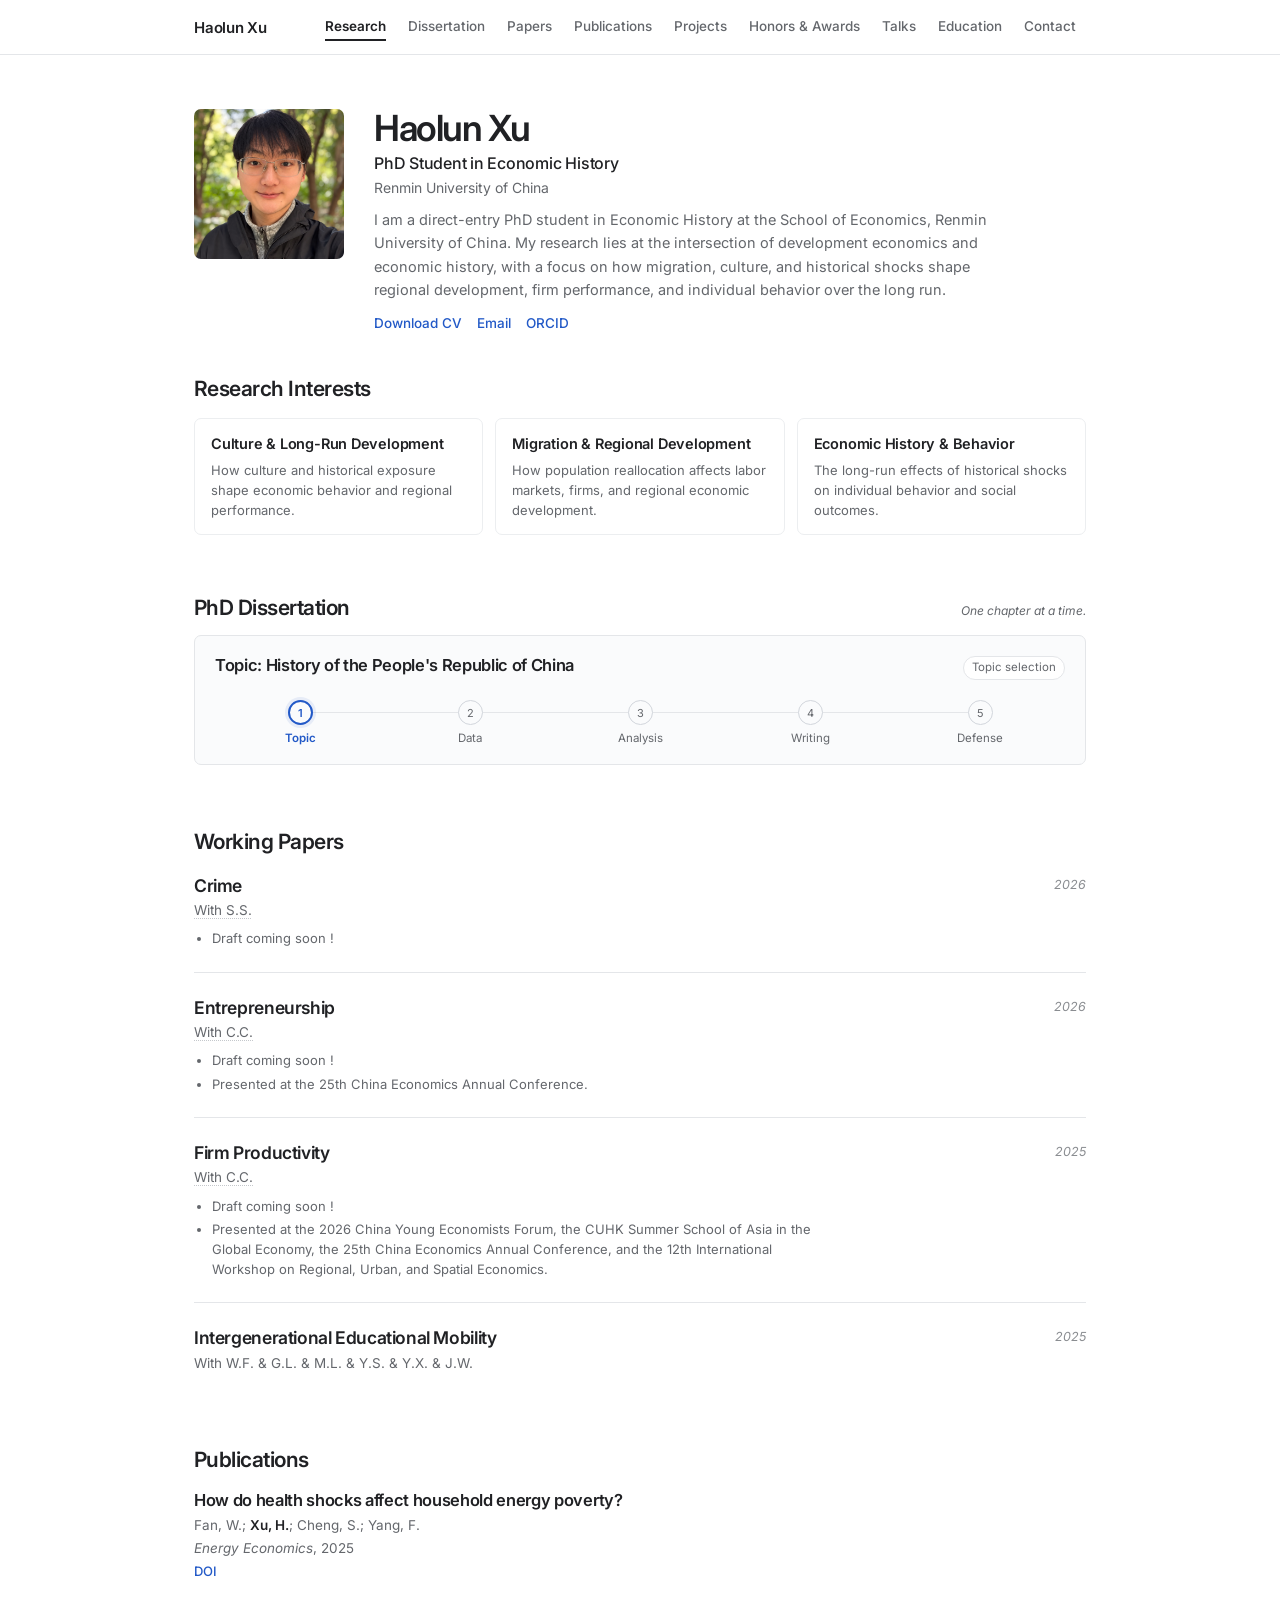
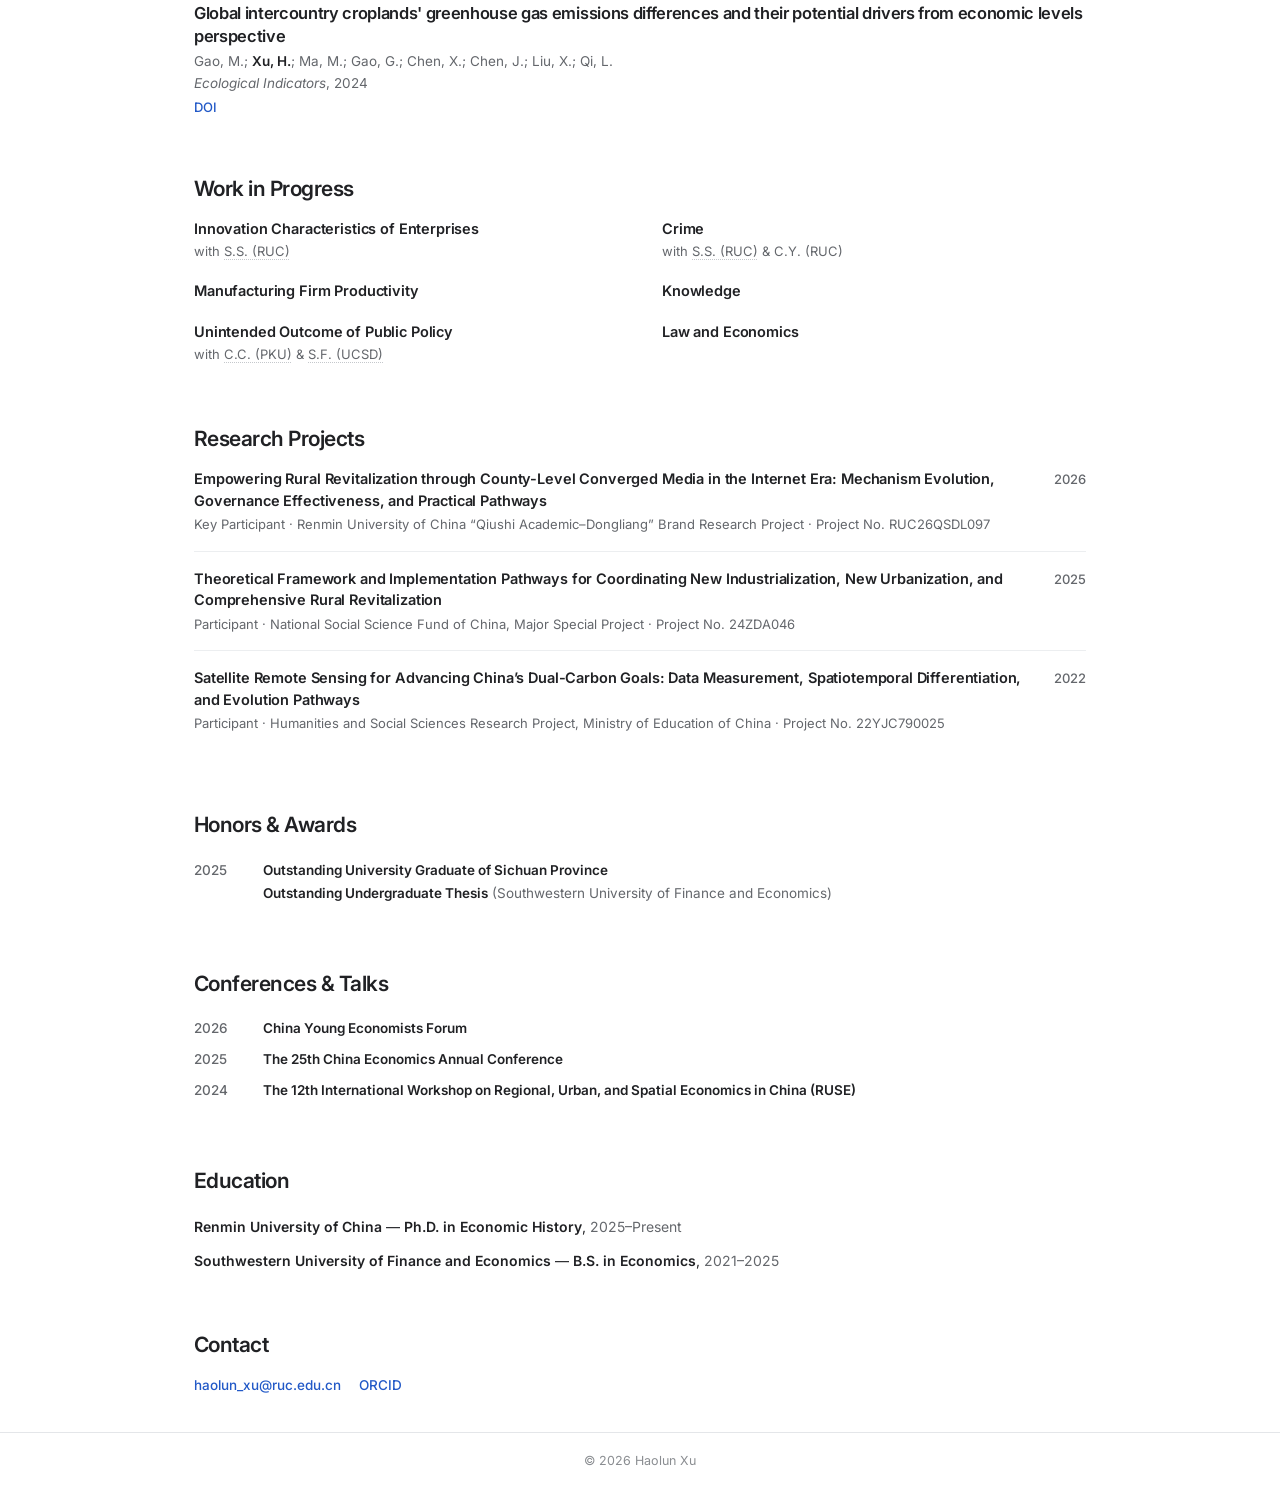
==== commit 2c846db6: "Add files via upload" ====
--- a/index.html
+++ b/index.html
@@ -605,8 +605,8 @@
 
       flex: 0 0 auto;
 
-      width: 100px;
-      height: 100px;
+      width: 150px;
+      height: 150px;
 
     }
 
@@ -615,8 +615,8 @@
 
       display: block;
 
-      width: 100px;
-      height: 100px;
+      width: 150px;
+      height: 150px;
 
       object-fit: cover;
 
@@ -845,6 +845,212 @@
 
       color: var(--muted);
 
+    }
+
+
+    /* =========================================================
+       PhD Dissertation
+       ========================================================= */
+
+    .dissertation-heading,
+    .dissertation-header {
+      display: flex;
+      align-items: baseline;
+      justify-content: space-between;
+      flex-wrap: wrap;
+      gap: 8px 16px;
+    }
+
+    .dissertation-heading {
+      margin-bottom: 14px;
+    }
+
+    .dissertation-heading h2 {
+      margin-bottom: 0;
+    }
+
+    .dissertation-aside {
+      font-size: 12px;
+      font-style: italic;
+      color: var(--muted);
+    }
+
+    .dissertation-panel {
+      padding: 18px 20px;
+      border: 1px solid var(--border);
+      border-radius: 7px;
+      background: #fafbfc;
+    }
+
+    .dissertation-panel [hidden] {
+      display: none;
+    }
+
+    .dissertation-title {
+      min-width: 0;
+      font-size: 16.5px;
+      line-height: 1.4;
+      font-weight: 600;
+      letter-spacing: -.02em;
+      overflow-wrap: anywhere;
+    }
+
+    .dissertation-title.is-placeholder {
+      color: var(--muted);
+      font-weight: 500;
+    }
+
+    .dissertation-status {
+      flex: 0 0 auto;
+      max-width: 100%;
+      padding: 2px 8px;
+      border: 1px solid var(--border);
+      border-radius: 20px;
+      font-size: 11.5px;
+      line-height: 1.5;
+      color: var(--muted);
+      background: var(--surface);
+      overflow-wrap: anywhere;
+    }
+
+    .dissertation-summary {
+      margin-top: 7px;
+      font-size: 13.5px;
+      color: var(--muted);
+      white-space: pre-line;
+      overflow-wrap: anywhere;
+    }
+
+    .dissertation-milestones {
+      display: grid;
+      grid-template-columns: repeat(var(--milestone-count, 5), minmax(0, 1fr));
+      margin-top: 20px;
+      list-style: none;
+    }
+
+    .dissertation-step {
+      position: relative;
+      min-width: 0;
+      padding: 0 4px;
+      text-align: center;
+    }
+
+    .dissertation-step:not(:last-child)::before {
+      content: "";
+      position: absolute;
+      top: 12px;
+      left: 50%;
+      width: 100%;
+      border-top: 1px solid var(--border);
+    }
+
+    .dissertation-step-index {
+      position: relative;
+      display: inline-flex;
+      align-items: center;
+      justify-content: center;
+      width: 25px;
+      height: 25px;
+      border: 1px solid #d2d6dc;
+      border-radius: 50%;
+      font-size: 11px;
+      color: var(--muted);
+      background: #fafbfc;
+    }
+
+    .dissertation-step-label {
+      display: block;
+      margin-top: 5px;
+      font-size: 11.5px;
+      line-height: 1.4;
+      color: var(--muted);
+      overflow-wrap: anywhere;
+    }
+
+    .dissertation-step.is-done .dissertation-step-index {
+      color: #fff;
+      border-color: var(--accent);
+      background: var(--accent);
+    }
+
+    .dissertation-step.is-current .dissertation-step-index {
+      color: var(--accent);
+      border: 2px solid var(--accent);
+      box-shadow: 0 0 0 3px rgba(34, 89, 199, .09);
+      font-weight: 600;
+    }
+
+    .dissertation-step.is-current .dissertation-step-label {
+      color: var(--accent);
+      font-weight: 600;
+    }
+
+    .dissertation-chapters {
+      margin-top: 16px;
+      padding-top: 12px;
+      border-top: 1px solid var(--border);
+      font-size: 13px;
+    }
+
+    .dissertation-chapters summary {
+      width: fit-content;
+      cursor: pointer;
+      color: var(--muted);
+    }
+
+    .dissertation-chapters summary:focus-visible {
+      outline: 2px solid var(--accent);
+      outline-offset: 3px;
+      border-radius: 3px;
+    }
+
+    .dissertation-chapters ol {
+      margin: 8px 0 0 20px;
+    }
+
+    .dissertation-chapters li {
+      padding: 3px 0 3px 3px;
+      overflow-wrap: anywhere;
+    }
+
+    .dissertation-chapter-status {
+      margin-left: 8px;
+      font-size: 11.5px;
+      color: var(--muted);
+    }
+
+    .dissertation-update {
+      margin-top: 14px;
+      font-size: 12px;
+      color: var(--muted);
+      white-space: pre-line;
+      overflow-wrap: anywhere;
+    }
+
+    .dissertation-link {
+      display: inline-block;
+      margin-top: 10px;
+      font-size: 12.5px;
+      color: var(--accent);
+      text-decoration: none;
+    }
+
+    .dissertation-link:hover {
+      text-decoration: underline;
+    }
+
+    @media (max-width: 560px) {
+      .dissertation-panel {
+        padding: 15px 12px;
+      }
+
+      .dissertation-title {
+        font-size: 15px;
+      }
+
+      .dissertation-step-label {
+        font-size: 10.5px;
+      }
     }
 
 
@@ -1606,8 +1812,8 @@
       .hero-photo,
       .hero-avatar {
 
-        width: 88px;
-        height: 88px;
+        width: 128px;
+        height: 128px;
 
       }
 
@@ -1708,8 +1914,8 @@
       .hero-photo,
       .hero-avatar {
 
-        width: 78px;
-        height: 78px;
+        width: 112px;
+        height: 112px;
 
       }
 
@@ -1852,6 +2058,12 @@
         </li>
 
         <li>
+          <a href="#dissertation">
+            Dissertation
+          </a>
+        </li>
+
+        <li>
           <a href="#working-papers">
             Papers
           </a>
@@ -1923,8 +2135,8 @@
             class="hero-avatar"
             src="photo.jpg"
             alt="Portrait of Haolun Xu"
-            width="100"
-            height="100"
+            width="150"
+            height="150"
           >
 
         </div>
@@ -2036,6 +2248,55 @@
 
 
     <!-- =======================================================
+         PhD Dissertation
+         ======================================================= -->
+
+    <section id="dissertation" aria-labelledby="dissertationHeading">
+
+      <div class="container">
+
+        <div class="dissertation-heading">
+          <h2 id="dissertationHeading">PhD Dissertation</h2>
+          <span class="dissertation-aside">One chapter at a time.</span>
+        </div>
+
+        <div class="dissertation-panel">
+          <div class="dissertation-header">
+            <h3 id="dissertationTopic" class="dissertation-title">
+              Topic: History of the People's Republic of China
+            </h3>
+            <span id="dissertationStatus" class="dissertation-status">
+              Topic selection
+            </span>
+          </div>
+
+          <p id="dissertationSummary" class="dissertation-summary" hidden></p>
+
+          <ol
+            id="dissertationMilestones"
+            class="dissertation-milestones"
+            aria-label="Dissertation milestones"
+            hidden
+          ></ol>
+
+          <details id="dissertationChapters" class="dissertation-chapters" hidden>
+            <summary id="dissertationChaptersLabel">Chapters</summary>
+            <ol id="dissertationChapterList"></ol>
+          </details>
+
+          <p id="dissertationUpdate" class="dissertation-update" hidden></p>
+
+          <a id="dissertationLink" class="dissertation-link" hidden>
+            Read dissertation <span aria-hidden="true">↗</span>
+          </a>
+        </div>
+
+      </div>
+
+    </section>
+
+
+    <!-- =======================================================
          Working Papers
          ======================================================= -->
 
@@ -2269,7 +2530,7 @@
        Data Layer
        ========================================================= -->
 
-  <script src="data.js?v=10"></script>
+  <script src="data.js?v=12"></script>
 
 
   <!-- =========================================================
@@ -2859,6 +3120,119 @@
 
 
     /* =======================================================
+       PhD Dissertation
+       ======================================================= */
+
+    var dissertation = data.dissertation || {};
+
+    function dissertationText(value) {
+      return String(value == null ? "" : value).trim();
+    }
+
+    function dissertationURL(value) {
+      var href = dissertationText(value);
+      if (!href) return "";
+
+      try {
+        var url = new URL(href, window.location.href);
+        return /^(https?:|file:)$/.test(url.protocol) ? url.href : "";
+      } catch (e) {
+        return "";
+      }
+    }
+
+    var dissertationTopic = document.getElementById("dissertationTopic");
+    var dissertationTopicText = dissertationText(dissertation.topic || dissertation.title);
+    dissertationTopic.textContent = dissertationTopicText
+      ? "Topic: " + dissertationTopicText : "Topic to come";
+    dissertationTopic.classList.toggle("is-placeholder", !dissertationTopicText);
+
+    document.getElementById("dissertationStatus").textContent =
+      dissertationText(dissertation.status) || "Details to come";
+
+    var dissertationSummary = document.getElementById("dissertationSummary");
+    dissertationSummary.textContent = dissertationText(dissertation.summary);
+    dissertationSummary.hidden = !dissertationSummary.textContent;
+
+    var milestoneList = document.getElementById("dissertationMilestones");
+    var milestones = Array.isArray(dissertation.milestones)
+      ? dissertation.milestones.filter(function (step) {
+          return step && dissertationText(step.label);
+        })
+      : [];
+
+    milestoneList.hidden = !milestones.length;
+    milestoneList.style.setProperty("--milestone-count", milestones.length || 5);
+
+    milestones.forEach(function (step, index) {
+      var item = document.createElement("li");
+      var state = step.status === "done" || step.status === "current" || step.status === "pending"
+        ? step.status : "";
+      var label = dissertationText(step.label);
+      var stateLabel = state === "done" ? "Completed"
+        : state === "current" ? "In progress"
+        : state === "pending" ? "Not completed" : "Not yet updated";
+
+      item.className = "dissertation-step" + (state ? " is-" + state : "");
+      item.setAttribute("aria-label", label + ": " + stateLabel);
+      item.title = label + ": " + stateLabel;
+      item.innerHTML =
+        '<span class="dissertation-step-index" aria-hidden="true">' +
+          (state === "done" ? "&#10003;" : index + 1) +
+        '</span><span class="dissertation-step-label">' +
+          escHTML(label) +
+        '</span>';
+      milestoneList.appendChild(item);
+    });
+
+    var chapters = Array.isArray(dissertation.chapters)
+      ? dissertation.chapters.filter(function (chapter) {
+          return chapter && dissertationText(chapter.title);
+        })
+      : [];
+
+    var chapterDetails = document.getElementById("dissertationChapters");
+    chapterDetails.hidden = !chapters.length;
+    document.getElementById("dissertationChaptersLabel").textContent =
+      "Chapters (" + chapters.length + ")";
+
+    chapters.forEach(function (chapter) {
+      var item = document.createElement("li");
+      var href = dissertationURL(chapter.link);
+      var title = document.createElement(href ? "a" : "span");
+      title.textContent = dissertationText(chapter.title);
+      if (href) setExternalLink(title, href);
+      item.appendChild(title);
+
+      if (dissertationText(chapter.status)) {
+        var status = document.createElement("span");
+        status.className = "dissertation-chapter-status";
+        status.textContent = dissertationText(chapter.status);
+        item.appendChild(status);
+      }
+
+      document.getElementById("dissertationChapterList").appendChild(item);
+    });
+
+    var updateParts = [];
+    if (dissertationText(dissertation.updated)) {
+      updateParts.push("Updated " + dissertationText(dissertation.updated));
+    }
+    if (dissertationText(dissertation.latestUpdate)) {
+      updateParts.push(dissertationText(dissertation.latestUpdate));
+    }
+
+    var dissertationUpdate = document.getElementById("dissertationUpdate");
+    dissertationUpdate.textContent = updateParts.join(" · ");
+    dissertationUpdate.hidden = !updateParts.length;
+
+    var dissertationLink = document.getElementById("dissertationLink");
+    var dissertationHref = dissertationURL(dissertation.link);
+    dissertationLink.hidden = !dissertationHref;
+    if (dissertationHref) setExternalLink(dissertationLink, dissertationHref);
+
+
+    /* =======================================================
        Working Papers
        ======================================================= */
 
@@ -3611,6 +3985,15 @@
 
           sections: [
             "research"
+          ]
+        },
+
+        {
+          navId:
+            "dissertation",
+
+          sections: [
+            "dissertation"
           ]
         },
 
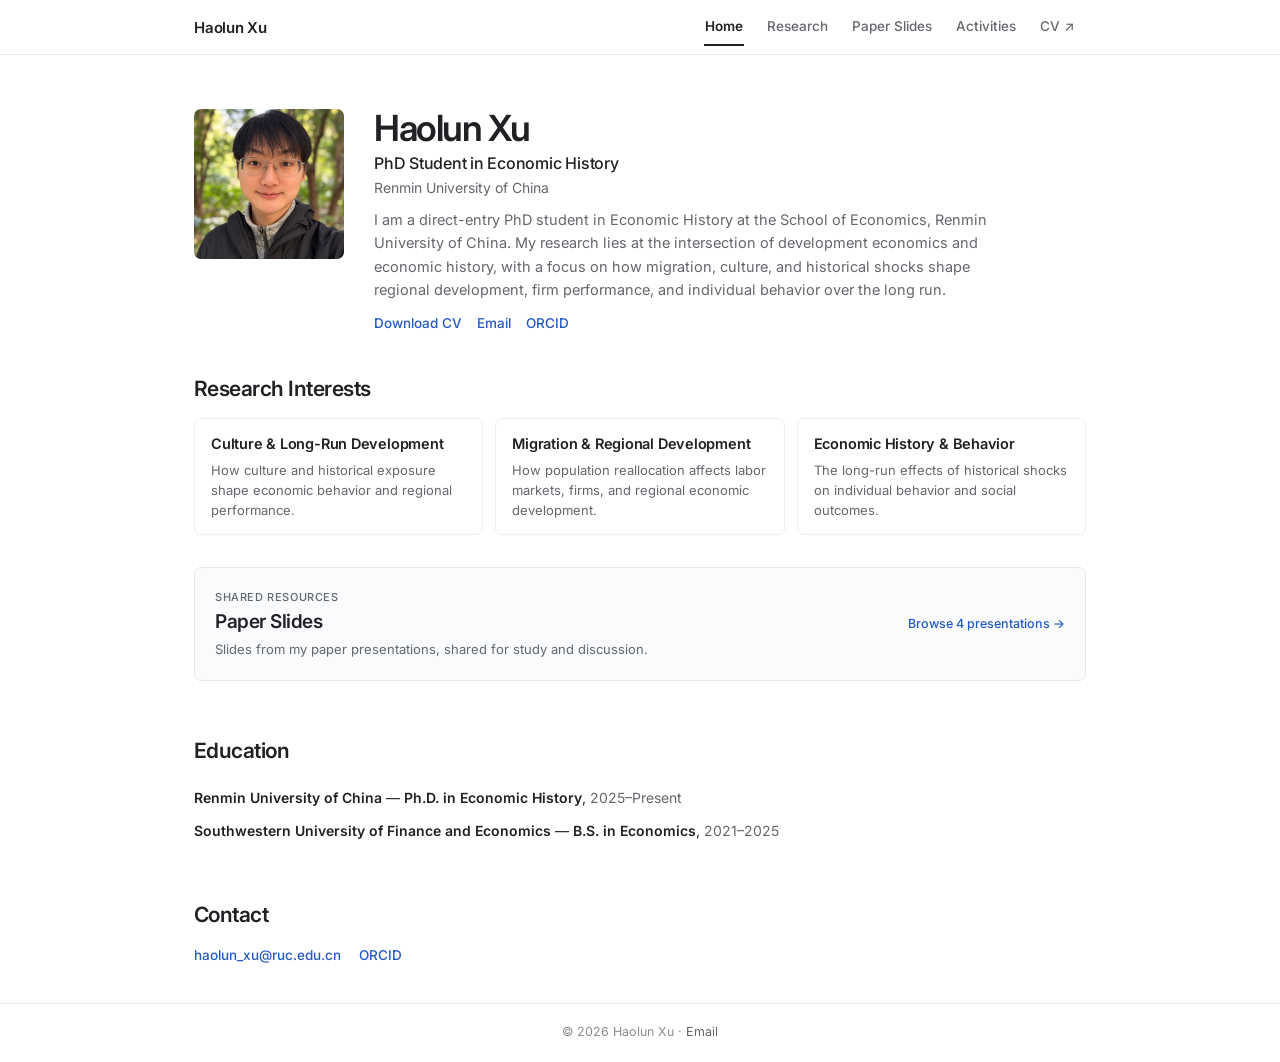
==== commit a350edde: "Add files via upload" ====
--- a/index.html
+++ b/index.html
@@ -1,9 +1,7 @@
 <!DOCTYPE html>
 <html lang="en">
-
 <head>
-
-  <!-- =========================================================
+<!-- =========================================================
        Basic Metadata
        ========================================================= -->
 
@@ -21,7 +19,7 @@
 
   <meta
     name="description"
-    content="Haolun Xu is a PhD student in Economic History at Renmin University of China. His research spans development economics and economic history, focusing on migration, culture, historical shocks, firms, and regional economic development."
+    content="Haolun Xu is a PhD student in Economic History at Renmin University of China. Research in development economics and economic history, and openly shared paper presentation slides."
   >
 
   <meta
@@ -44,23 +42,21 @@
     content="light"
   >
 
-
   <!-- =========================================================
        Canonical & Sitemap
        ========================================================= -->
 
   <link
     rel="canonical"
-    href="https://haolunxu.xyz/"
+    href="https://www.haolunxu.xyz/"
   >
 
   <link
     rel="sitemap"
     type="application/xml"
     title="Sitemap"
-    href="https://haolunxu.xyz/sitemap.xml"
-  >
-
+    href="https://www.haolunxu.xyz/sitemap.xml"
+  >
 
   <!-- =========================================================
        Open Graph
@@ -78,22 +74,22 @@
 
   <meta
     property="og:title"
-    content="Haolun Xu | Development Economics & Economic History"
+    content="Haolun Xu | Development Economics &amp; Economic History"
   >
 
   <meta
     property="og:description"
-    content="Research on migration, culture, historical shocks, firms, and regional economic development."
+    content="Haolun Xu is a PhD student in Economic History at Renmin University of China. Research in development economics and economic history, and openly shared paper presentation slides."
   >
 
   <meta
     property="og:url"
-    content="https://haolunxu.xyz/"
+    content="https://www.haolunxu.xyz/"
   >
 
   <meta
     property="og:image"
-    content="https://haolunxu.xyz/photo.jpg"
+    content="https://www.haolunxu.xyz/photo.jpg"
   >
 
   <meta
@@ -101,7 +97,6 @@
     content="Portrait of Haolun Xu"
   >
 
-
   <!-- =========================================================
        Twitter / X
        ========================================================= -->
@@ -113,28 +108,24 @@
 
   <meta
     name="twitter:title"
-    content="Haolun Xu | Development Economics & Economic History"
+    content="Haolun Xu | Development Economics &amp; Economic History"
   >
 
   <meta
     name="twitter:description"
-    content="Research on migration, culture, historical shocks, firms, and regional economic development."
+    content="Haolun Xu is a PhD student in Economic History at Renmin University of China. Research in development economics and economic history, and openly shared paper presentation slides."
   >
 
   <meta
     name="twitter:image"
-    content="https://haolunxu.xyz/photo.jpg"
-  >
-
+    content="https://www.haolunxu.xyz/photo.jpg"
+  >
 
   <!-- =========================================================
        Page Title
        ========================================================= -->
 
-  <title>
-    Haolun Xu | Development Economics & Economic History
-  </title>
-
+  <title>Haolun Xu | Development Economics &amp; Economic History</title>
 
   <!-- =========================================================
        Favicon
@@ -144,7 +135,6 @@
     rel="icon"
     href="data:image/svg+xml,%3Csvg xmlns='http://www.w3.org/2000/svg' viewBox='0 0 32 32'%3E%3Crect width='32' height='32' rx='6' fill='%231d1d1f'/%3E%3Ctext x='16' y='22' text-anchor='middle' font-family='Arial,sans-serif' font-size='18' font-weight='600' fill='white'%3EH%3C/text%3E%3C/svg%3E"
   >
-
 
   <!-- =========================================================
        Fonts
@@ -166,7 +156,6 @@
     rel="stylesheet"
   >
 
-
   <!-- =========================================================
        Structured Data
 
@@ -178,1952 +167,68 @@
     id="siteStructuredData"
     type="application/ld+json"
   >
-  {
-    "@context": "https://schema.org",
-    "@graph": [
-      {
-        "@type": "Person",
-        "@id": "https://haolunxu.xyz/#person",
-        "name": "Haolun Xu",
-        "url": "https://haolunxu.xyz/",
-        "image": "https://haolunxu.xyz/photo.jpg",
-        "jobTitle": "PhD Student in Economic History",
-        "affiliation": {
-          "@type": "CollegeOrUniversity",
-          "name": "Renmin University of China"
-        },
-        "knowsAbout": [
-          "Development Economics",
-          "Economic History",
-          "Regional Economic Development",
-          "Migration",
-          "Culture",
-          "Historical Shocks",
-          "Firm Productivity",
-          "Innovation"
-        ]
+{
+  "@context": "https://schema.org",
+  "@graph": [
+    {
+      "@type": "Person",
+      "@id": "https://www.haolunxu.xyz/#person",
+      "name": "Haolun Xu",
+      "url": "https://www.haolunxu.xyz/",
+      "image": "https://www.haolunxu.xyz/photo.jpg",
+      "jobTitle": "PhD Student in Economic History",
+      "affiliation": {
+        "@type": "CollegeOrUniversity",
+        "name": "Renmin University of China"
       },
-      {
-        "@type": "WebSite",
-        "@id": "https://haolunxu.xyz/#website",
-        "url": "https://haolunxu.xyz/",
-        "name": "Haolun Xu",
-        "publisher": {
-          "@id": "https://haolunxu.xyz/#person"
-        }
+      "knowsAbout": [
+        "Development Economics",
+        "Economic History",
+        "Regional Economic Development",
+        "Migration",
+        "Culture",
+        "Historical Shocks",
+        "Firm Productivity",
+        "Innovation"
+      ]
+    },
+    {
+      "@type": "WebSite",
+      "@id": "https://www.haolunxu.xyz/#website",
+      "url": "https://www.haolunxu.xyz/",
+      "name": "Haolun Xu",
+      "publisher": {
+        "@id": "https://www.haolunxu.xyz/#person"
+      }
+    },
+    {
+      "@type": "ProfilePage",
+      "@id": "https://www.haolunxu.xyz/#webpage",
+      "url": "https://www.haolunxu.xyz/",
+      "name": "Haolun Xu | Development Economics & Economic History",
+      "isPartOf": {
+        "@id": "https://www.haolunxu.xyz/#website"
       },
-      {
-        "@type": "ProfilePage",
-        "@id": "https://haolunxu.xyz/#webpage",
-        "url": "https://haolunxu.xyz/",
-        "name": "Haolun Xu | Development Economics & Economic History",
-        "isPartOf": {
-          "@id": "https://haolunxu.xyz/#website"
-        },
-        "mainEntity": {
-          "@id": "https://haolunxu.xyz/#person"
-        }
-      }
-    ]
-  }
-  </script>
-
-
-  <!-- =========================================================
-       Styles
-       ========================================================= -->
-
-  <style>
-
-    /* =========================================================
-       Variables
-       ========================================================= */
-
-    :root {
-
-      --bg: #ffffff;
-
-      --text: #202124;
-      --muted: #64676c;
-      --subtle: #8a8d91;
-
-      --border: #e4e6e9;
-      --border-soft: #eceef0;
-
-      --accent: #2259c7;
-      --accent-hover: #17479f;
-
-      --surface: #ffffff;
-      --surface-hover: #fafafa;
-
-      --max-w: 940px;
-      --nav-h: 54px;
-
-    }
-
-
-    /* =========================================================
-       Reset
-       ========================================================= */
-
-    *,
-    *::before,
-    *::after {
-
-      box-sizing: border-box;
-      margin: 0;
-      padding: 0;
-
-    }
-
-
-    html {
-
-      scroll-behavior: smooth;
-
-      -webkit-font-smoothing: antialiased;
-      -moz-osx-font-smoothing: grayscale;
-
-    }
-
-
-    body {
-
-      min-width: 320px;
-
-      font-family:
-        "Inter",
-        -apple-system,
-        BlinkMacSystemFont,
-        "Segoe UI",
-        "Helvetica Neue",
-        Arial,
-        sans-serif;
-
-      font-size: 15px;
-      line-height: 1.65;
-
-      color: var(--text);
-      background: var(--bg);
-
-      text-rendering: optimizeLegibility;
-
-    }
-
-
-    img {
-      max-width: 100%;
-    }
-
-
-    button,
-    input,
-    textarea,
-    select {
-      font: inherit;
-    }
-
-
-    a {
-      color: inherit;
-    }
-
-
-    h1,
-    h2,
-    h3,
-    p {
-      margin: 0;
-    }
-
-
-    ::selection {
-      background: rgba(37, 99, 235, .14);
-    }
-
-
-    /* =========================================================
-       Accessibility
-       ========================================================= */
-
-    .skip-link {
-
-      position: fixed;
-
-      top: 8px;
-      left: 8px;
-
-      z-index: 999;
-
-      padding: 8px 12px;
-
-      font-size: 13px;
-      font-weight: 600;
-
-      color: #ffffff;
-      background: var(--text);
-
-      border-radius: 5px;
-
-      transform: translateY(-150%);
-
-      transition: transform .15s ease;
-
-    }
-
-
-    .skip-link:focus {
-      transform: translateY(0);
-    }
-
-
-    a:focus-visible,
-    button:focus-visible {
-
-      outline: 2px solid var(--accent);
-
-      outline-offset: 3px;
-
-      border-radius: 3px;
-
-    }
-
-
-    /* =========================================================
-       Layout
-       ========================================================= */
-
-    .container {
-
-      width: 100%;
-      max-width: var(--max-w);
-
-      margin: 0 auto;
-
-      padding-left: 24px;
-      padding-right: 24px;
-
-    }
-
-
-    section[id] {
-      scroll-margin-top: 76px;
-    }
-
-
-    section {
-      padding-top: 30px;
-      padding-bottom: 30px;
-    }
-
-
-    h2 {
-
-      margin-bottom: 16px;
-
-      font-size: 21px;
-      line-height: 1.25;
-
-      font-weight: 600;
-
-      letter-spacing: -.025em;
-
-      color: var(--text);
-
-    }
-
-
-    /* =========================================================
-       Navigation
-       ========================================================= */
-
-    nav {
-
-      position: sticky;
-
-      top: 0;
-
-      z-index: 100;
-
-      background: rgba(255, 255, 255, .96);
-
-      border-bottom: 1px solid var(--border);
-
-      -webkit-backdrop-filter: blur(8px);
-      backdrop-filter: blur(8px);
-
-    }
-
-
-    .nav-inner {
-
-      height: var(--nav-h);
-
-      display: flex;
-
-      align-items: center;
-      justify-content: space-between;
-
-      gap: 20px;
-
-    }
-
-
-    .nav-name {
-
-      flex: 0 0 auto;
-
-      font-size: 15px;
-      line-height: 1;
-
-      font-weight: 600;
-
-      letter-spacing: -.015em;
-
-      color: var(--text);
-
-      text-decoration: none;
-
-    }
-
-
-    .nav-links {
-
-      min-width: 0;
-
-      display: flex;
-
-      align-items: center;
-
-      gap: 2px;
-
-      list-style: none;
-
-      overflow-x: auto;
-
-      scrollbar-width: none;
-
-      -webkit-overflow-scrolling: touch;
-
-    }
-
-
-    .nav-links::-webkit-scrollbar {
-      display: none;
-    }
-
-
-    .nav-links a {
-
-      position: relative;
-
-      display: block;
-
-      padding: 7px 10px;
-
-      font-size: 13.5px;
-      line-height: 1;
-
-      font-weight: 500;
-
-      color: var(--muted);
-
-      text-decoration: none;
-
-      white-space: nowrap;
-
-      transition: color .15s ease;
-
-    }
-
-
-    .nav-links a:hover {
-      color: var(--text);
-    }
-
-
-    .nav-links a::after {
-
-      content: "";
-
-      position: absolute;
-
-      left: 10px;
-      right: 10px;
-      bottom: 0;
-
-      height: 1.5px;
-
-      background: var(--text);
-
-      transform: scaleX(0);
-      transform-origin: center;
-
-      transition: transform .15s ease;
-
-    }
-
-
-    .nav-links a.active-nav {
-
-      color: var(--text);
-
-      font-weight: 600;
-
-    }
-
-
-    .nav-links a.active-nav::after {
-      transform: scaleX(1);
-    }
-
-
-    /* =========================================================
-       Hero
-       ========================================================= */
-
-    #hero {
-
-      padding-top: 54px;
-      padding-bottom: 28px;
-
-    }
-
-
-    .hero-inner {
-
-      display: flex;
-
-      align-items: flex-start;
-
-      gap: 30px;
-
-    }
-
-
-    .hero-photo {
-
-      flex: 0 0 auto;
-
-      width: 150px;
-      height: 150px;
-
-    }
-
-
-    .hero-avatar {
-
-      display: block;
-
-      width: 150px;
-      height: 150px;
-
-      object-fit: cover;
-
-      border-radius: 7px;
-
-      background: #f1f2f3;
-
-    }
-
-
-    .hero-text {
-
-      flex: 1;
-
-      min-width: 0;
-
-    }
-
-
-    .hero-name {
-
-      margin-bottom: 3px;
-
-      font-size: 36px;
-      line-height: 1.08;
-
-      font-weight: 600;
-
-      letter-spacing: -.04em;
-
-      color: var(--text);
-
-    }
-
-
-    .hero-title {
-
-      margin-bottom: 1px;
-
-      font-size: 16px;
-      line-height: 1.5;
-
-      font-weight: 500;
-
-      letter-spacing: -.015em;
-
-      color: var(--text);
-
-    }
-
-
-    .hero-affiliation {
-
-      margin-bottom: 9px;
-
-      font-size: 14px;
-
-      color: var(--muted);
-
-    }
-
-
-    .hero-bio {
-
-      max-width: 72ch;
-
-      font-size: 14.5px;
-      line-height: 1.62;
-
-      color: var(--muted);
-
-    }
-
-
-    .hero-links {
-
-      display: flex;
-
-      align-items: center;
-
-      flex-wrap: wrap;
-
-      gap: 15px;
-
-      margin-top: 10px;
-
-    }
-
-
-    .hero-links a {
-
-      font-size: 13.5px;
-
-      font-weight: 500;
-
-      color: var(--accent);
-
-      text-decoration: none;
-
-    }
-
-
-    .hero-links a:hover {
-
-      color: var(--accent-hover);
-
-      text-decoration: underline;
-
-      text-underline-offset: 3px;
-
-    }
-
-
-    /* =========================================================
-       Author Links
-       ========================================================= */
-
-    .author-link {
-
-      color: inherit;
-
-      text-decoration-line: underline;
-      text-decoration-style: dotted;
-      text-decoration-thickness: 1px;
-      text-decoration-color: #c5c8cc;
-
-      text-underline-offset: 3px;
-
-      transition:
-        color .15s ease,
-        text-decoration-color .15s ease;
-
-    }
-
-
-    .author-link:hover {
-
-      color: var(--accent);
-
-      text-decoration-color: var(--accent);
-
-    }
-
-
-    .author-self {
-
-      font-weight: 600;
-
-      color: var(--text);
-
-    }
-
-
-    /* =========================================================
-       Research Interests
-       ========================================================= */
-
-    #research {
-
-      padding-top: 14px;
-      padding-bottom: 30px;
-
-    }
-
-
-    .research-grid {
-
-      display: grid;
-
-      grid-template-columns:
-        repeat(3, minmax(0, 1fr));
-
-      gap: 12px;
-
-    }
-
-
-    .research-card {
-
-      min-width: 0;
-
-      padding: 15px 16px 14px;
-
-      border: 1px solid var(--border-soft);
-
-      border-radius: 7px;
-
-      background: var(--surface);
-
-      transition:
-        border-color .15s ease,
-        background .15s ease;
-
-    }
-
-
-    .research-card:hover {
-
-      border-color: #d8dade;
-
-      background: var(--surface-hover);
-
-    }
-
-
-    .research-card-title {
-
-      font-size: 14.5px;
-      line-height: 1.4;
-
-      font-weight: 600;
-
-      letter-spacing: -.015em;
-
-      color: var(--text);
-
-    }
-
-
-    .research-card-desc {
-
-      margin-top: 5px;
-
-      font-size: 13px;
-      line-height: 1.55;
-
-      color: var(--muted);
-
-    }
-
-
-    /* =========================================================
-       PhD Dissertation
-       ========================================================= */
-
-    .dissertation-heading,
-    .dissertation-header {
-      display: flex;
-      align-items: baseline;
-      justify-content: space-between;
-      flex-wrap: wrap;
-      gap: 8px 16px;
-    }
-
-    .dissertation-heading {
-      margin-bottom: 14px;
-    }
-
-    .dissertation-heading h2 {
-      margin-bottom: 0;
-    }
-
-    .dissertation-aside {
-      font-size: 12px;
-      font-style: italic;
-      color: var(--muted);
-    }
-
-    .dissertation-panel {
-      padding: 18px 20px;
-      border: 1px solid var(--border);
-      border-radius: 7px;
-      background: #fafbfc;
-    }
-
-    .dissertation-panel [hidden] {
-      display: none;
-    }
-
-    .dissertation-title {
-      min-width: 0;
-      font-size: 16.5px;
-      line-height: 1.4;
-      font-weight: 600;
-      letter-spacing: -.02em;
-      overflow-wrap: anywhere;
-    }
-
-    .dissertation-title.is-placeholder {
-      color: var(--muted);
-      font-weight: 500;
-    }
-
-    .dissertation-status {
-      flex: 0 0 auto;
-      max-width: 100%;
-      padding: 2px 8px;
-      border: 1px solid var(--border);
-      border-radius: 20px;
-      font-size: 11.5px;
-      line-height: 1.5;
-      color: var(--muted);
-      background: var(--surface);
-      overflow-wrap: anywhere;
-    }
-
-    .dissertation-summary {
-      margin-top: 7px;
-      font-size: 13.5px;
-      color: var(--muted);
-      white-space: pre-line;
-      overflow-wrap: anywhere;
-    }
-
-    .dissertation-milestones {
-      display: grid;
-      grid-template-columns: repeat(var(--milestone-count, 5), minmax(0, 1fr));
-      margin-top: 20px;
-      list-style: none;
-    }
-
-    .dissertation-step {
-      position: relative;
-      min-width: 0;
-      padding: 0 4px;
-      text-align: center;
-    }
-
-    .dissertation-step:not(:last-child)::before {
-      content: "";
-      position: absolute;
-      top: 12px;
-      left: 50%;
-      width: 100%;
-      border-top: 1px solid var(--border);
-    }
-
-    .dissertation-step-index {
-      position: relative;
-      display: inline-flex;
-      align-items: center;
-      justify-content: center;
-      width: 25px;
-      height: 25px;
-      border: 1px solid #d2d6dc;
-      border-radius: 50%;
-      font-size: 11px;
-      color: var(--muted);
-      background: #fafbfc;
-    }
-
-    .dissertation-step-label {
-      display: block;
-      margin-top: 5px;
-      font-size: 11.5px;
-      line-height: 1.4;
-      color: var(--muted);
-      overflow-wrap: anywhere;
-    }
-
-    .dissertation-step.is-done .dissertation-step-index {
-      color: #fff;
-      border-color: var(--accent);
-      background: var(--accent);
-    }
-
-    .dissertation-step.is-current .dissertation-step-index {
-      color: var(--accent);
-      border: 2px solid var(--accent);
-      box-shadow: 0 0 0 3px rgba(34, 89, 199, .09);
-      font-weight: 600;
-    }
-
-    .dissertation-step.is-current .dissertation-step-label {
-      color: var(--accent);
-      font-weight: 600;
-    }
-
-    .dissertation-chapters {
-      margin-top: 16px;
-      padding-top: 12px;
-      border-top: 1px solid var(--border);
-      font-size: 13px;
-    }
-
-    .dissertation-chapters summary {
-      width: fit-content;
-      cursor: pointer;
-      color: var(--muted);
-    }
-
-    .dissertation-chapters summary:focus-visible {
-      outline: 2px solid var(--accent);
-      outline-offset: 3px;
-      border-radius: 3px;
-    }
-
-    .dissertation-chapters ol {
-      margin: 8px 0 0 20px;
-    }
-
-    .dissertation-chapters li {
-      padding: 3px 0 3px 3px;
-      overflow-wrap: anywhere;
-    }
-
-    .dissertation-chapter-status {
-      margin-left: 8px;
-      font-size: 11.5px;
-      color: var(--muted);
-    }
-
-    .dissertation-update {
-      margin-top: 14px;
-      font-size: 12px;
-      color: var(--muted);
-      white-space: pre-line;
-      overflow-wrap: anywhere;
-    }
-
-    .dissertation-link {
-      display: inline-block;
-      margin-top: 10px;
-      font-size: 12.5px;
-      color: var(--accent);
-      text-decoration: none;
-    }
-
-    .dissertation-link:hover {
-      text-decoration: underline;
-    }
-
-    @media (max-width: 560px) {
-      .dissertation-panel {
-        padding: 15px 12px;
-      }
-
-      .dissertation-title {
-        font-size: 15px;
-      }
-
-      .dissertation-step-label {
-        font-size: 10.5px;
+      "mainEntity": {
+        "@id": "https://www.haolunxu.xyz/#person"
       }
     }
-
-
-    /* =========================================================
-       Working Papers
-       ========================================================= */
-
-    #working-papers {
-
-      padding-top: 34px;
-      padding-bottom: 38px;
-
-    }
-
-
-    #working-papers h2 {
-      margin-bottom: 18px;
-    }
-
-
-    .wp-item {
-      position: relative;
-    }
-
-
-    .wp-item + .wp-item {
-
-      margin-top: 23px;
-
-      padding-top: 23px;
-
-      border-top: 1px solid var(--border);
-
-    }
-
-
-    .wp-header {
-
-      display: flex;
-
-      align-items: flex-start;
-      justify-content: space-between;
-
-      gap: 20px;
-
-    }
-
-
-    .wp-main {
-
-      flex: 1;
-
-      min-width: 0;
-
-    }
-
-
-    .wp-title {
-
-      font-size: 17.5px;
-      line-height: 1.35;
-
-      font-weight: 600;
-
-      letter-spacing: -.022em;
-
-      color: var(--text);
-
-    }
-
-
-    .wp-title a {
-
-      color: inherit;
-
-      text-decoration: none;
-
-    }
-
-
-    .wp-title a:hover {
-      color: var(--accent);
-    }
-
-
-    .wp-authors {
-
-      margin-top: 3px;
-
-      font-size: 13.5px;
-      line-height: 1.5;
-
-      color: var(--muted);
-
-    }
-
-
-    .wp-status {
-
-      flex: 0 0 auto;
-
-      padding-top: 2px;
-
-      font-size: 12.5px;
-      line-height: 1.4;
-
-      font-style: italic;
-
-      color: var(--subtle);
-
-      white-space: nowrap;
-
-    }
-
-
-    .wp-links {
-
-      display: flex;
-
-      flex-wrap: wrap;
-
-      gap: 13px;
-
-      margin-top: 8px;
-
-    }
-
-
-    .wp-notes {
-
-      max-width: 78ch;
-
-      margin: 8px 0 0;
-      padding-left: 18px;
-
-      font-size: 13px;
-      line-height: 1.55;
-
-      color: var(--muted);
-
-    }
-
-
-    .wp-note + .wp-note {
-      margin-top: 3px;
-    }
-
-
-    .wp-link,
-    .wp-abstract-toggle {
-
-      font-size: 12.75px;
-      line-height: 1.4;
-
-      font-weight: 500;
-
-      color: var(--accent);
-
-      text-decoration: none;
-
-    }
-
-
-    .wp-link:hover,
-    .wp-abstract-toggle:hover {
-
-      color: var(--accent-hover);
-
-      text-decoration: underline;
-
-      text-underline-offset: 3px;
-
-    }
-
-
-    .wp-abstract-toggle {
-
-      display: inline-block;
-
-      margin-top: 8px;
-
-      padding: 0;
-
-      border: 0;
-
-      background: transparent;
-
-      cursor: pointer;
-
-    }
-
-
-    .wp-abstract {
-
-      max-width: 78ch;
-
-      margin-top: 9px;
-
-      font-size: 13.5px;
-      line-height: 1.65;
-
-      color: var(--muted);
-
-    }
-
-
-    /* =========================================================
-       Publications
-       ========================================================= */
-
-    #publications {
-
-      padding-top: 36px;
-      padding-bottom: 30px;
-
-    }
-
-
-    .pub-item {
-
-      font-size: 14px;
-      line-height: 1.6;
-
-    }
-
-
-    .pub-item + .pub-item {
-      margin-top: 20px;
-    }
-
-
-    .pub-title {
-
-      font-size: 16.5px;
-      line-height: 1.38;
-
-      font-weight: 600;
-
-      letter-spacing: -.02em;
-
-      color: var(--text);
-
-    }
-
-
-    .pub-title a {
-
-      color: inherit;
-
-      text-decoration: none;
-
-    }
-
-
-    .pub-title a:hover {
-      color: var(--accent);
-    }
-
-
-    .pub-authors {
-
-      margin-top: 3px;
-
-      font-size: 13.5px;
-
-      color: var(--muted);
-
-    }
-
-
-    .pub-meta {
-
-      margin-top: 1px;
-
-      font-size: 13.5px;
-
-      color: var(--muted);
-
-    }
-
-
-    .pub-journal {
-      font-style: italic;
-    }
-
-
-    .pub-links {
-
-      margin-top: 2px;
-
-      font-size: 13px;
-
-      color: var(--muted);
-
-    }
-
-
-    .pub-link {
-
-      font-size: 13px;
-
-      font-weight: 500;
-
-      color: var(--accent);
-
-      text-decoration: none;
-
-    }
-
-
-    .pub-link:hover {
-
-      color: var(--accent-hover);
-
-      text-decoration: underline;
-
-      text-underline-offset: 3px;
-
-    }
-
-
-    /* =========================================================
-       Work in Progress
-       ========================================================= */
-
-    #work-in-progress {
-
-      padding-top: 28px;
-      padding-bottom: 32px;
-
-    }
-
-
-    .wip-list {
-
-      display: grid;
-
-      grid-template-columns:
-        repeat(2, minmax(0, 1fr));
-
-      column-gap: 44px;
-      row-gap: 19px;
-
-    }
-
-
-    .wip-item-simple {
-      min-width: 0;
-    }
-
-
-    .wip-item-title {
-
-      font-size: 14.5px;
-      line-height: 1.48;
-
-      font-weight: 600;
-
-      letter-spacing: -.01em;
-
-      color: var(--text);
-
-    }
-
-
-    .wip-item-coauthors {
-
-      margin-top: 3px;
-
-      font-size: 13px;
-      line-height: 1.45;
-
-      color: var(--muted);
-
-    }
-
-
-    /* =========================================================
-       Research Projects
-       ========================================================= */
-
-    #research-projects {
-
-      padding-top: 30px;
-      padding-bottom: 32px;
-
-    }
-
-
-    .project-list {
-
-      display: flex;
-      flex-direction: column;
-
-    }
-
-
-    .project-item {
-
-      padding-top: 16px;
-      padding-bottom: 16px;
-
-      border-top: 1px solid var(--border-soft);
-
-    }
-
-
-    .project-item:first-child {
-      padding-top: 0;
-      border-top: 0;
-    }
-
-
-    .project-heading {
-
-      display: flex;
-      align-items: baseline;
-      justify-content: space-between;
-
-      gap: 18px;
-
-    }
-
-
-    .project-title {
-
-      min-width: 0;
-
-      font-size: 14.5px;
-      line-height: 1.48;
-
-      font-weight: 600;
-
-      letter-spacing: -.01em;
-
-      color: var(--text);
-
-    }
-
-
-    .project-year {
-
-      flex: 0 0 auto;
-
-      font-size: 13px;
-      font-weight: 500;
-
-      color: var(--muted);
-
-    }
-
-
-    .project-meta {
-
-      margin-top: 4px;
-
-      font-size: 13px;
-      line-height: 1.52;
-
-      color: var(--muted);
-
-    }
-
-
-    .project-role {
-      font-weight: 500;
-      color: var(--text);
-    }
-
-
-    /* =========================================================
-       Honors & Awards
-       ========================================================= */
-
-    #honors-awards {
-      padding-top: 30px;
-      padding-bottom: 30px;
-    }
-
-    .honors-row {
-      display: grid;
-      align-items: baseline;
-      grid-template-columns: 54px minmax(0, 1fr);
-      column-gap: 15px;
-      padding-top: 5px;
-      padding-bottom: 5px;
-      font-size: 13.5px;
-      line-height: 1.55;
-    }
-
-    .honors-year {
-      color: var(--muted);
-      font-weight: 500;
-    }
-
-    .honors-content {
-      min-width: 0;
-      margin: 0;
-      line-height: 1.65;
-      overflow-wrap: break-word;
-    }
-
-    .honors-name {
-      font-weight: 600;
-      color: var(--text);
-    }
-
-    .honors-institution {
-      color: var(--muted);
-    }
-
-    .honors-content a {
-      color: var(--accent);
-      text-decoration: none;
-    }
-
-    .honors-content a:hover {
-      text-decoration: underline;
-      text-underline-offset: 3px;
-    }
-
-
-    /* =========================================================
-       Conferences
-       ========================================================= */
-
-    #conferences {
-
-      padding-top: 32px;
-      padding-bottom: 30px;
-
-    }
-
-
-    .conf-list {
-
-      display: flex;
-
-      flex-direction: column;
-
-    }
-
-
-    .conf-item {
-
-      display: grid;
-
-      grid-template-columns:
-        54px minmax(0, 1fr);
-
-      column-gap: 15px;
-
-      padding-top: 5px;
-      padding-bottom: 5px;
-
-      font-size: 13.5px;
-      line-height: 1.55;
-
-    }
-
-
-    .conf-year {
-
-      color: var(--muted);
-
-      font-weight: 500;
-
-    }
-
-
-    .conf-content {
-      min-width: 0;
-    }
-
-
-    .conf-title {
-
-      font-weight: 600;
-
-      color: var(--text);
-
-    }
-
-
-    .conf-detail {
-      color: var(--muted);
-    }
-
-
-    /* =========================================================
-       Education
-       ========================================================= */
-
-    #education {
-
-      padding-top: 32px;
-      padding-bottom: 27px;
-
-    }
-
-
-    .edu-list {
-
-      display: flex;
-
-      flex-direction: column;
-
-    }
-
-
-    .edu-item {
-
-      padding-top: 6px;
-      padding-bottom: 6px;
-
-      font-size: 14px;
-      line-height: 1.55;
-
-    }
-
-
-    .edu-school,
-    .edu-degree {
-
-      font-weight: 600;
-
-      color: var(--text);
-
-    }
-
-
-    .edu-year {
-      color: var(--muted);
-    }
-
-
-    /* =========================================================
-       Contact
-       ========================================================= */
-
-    #contact {
-
-      padding-top: 27px;
-      padding-bottom: 36px;
-
-    }
-
-
-    .contact-links {
-
-      display: flex;
-
-      align-items: center;
-
-      flex-wrap: wrap;
-
-      gap: 8px 18px;
-
-    }
-
-
-    .contact-link {
-
-      font-size: 13.5px;
-
-      font-weight: 500;
-
-      color: var(--accent);
-
-      text-decoration: none;
-
-    }
-
-
-    .contact-link:hover {
-
-      color: var(--accent-hover);
-
-      text-decoration: underline;
-
-      text-underline-offset: 3px;
-
-    }
-
-
-    /* =========================================================
-       Footer
-       ========================================================= */
-
-    footer {
-
-      padding-top: 19px;
-      padding-bottom: 21px;
-
-      border-top: 1px solid var(--border);
-
-    }
-
-
-    .footer-inner {
-
-      font-size: 12.5px;
-      line-height: 1.5;
-
-      color: var(--subtle);
-
-      text-align: center;
-
-    }
-
-
-    /* =========================================================
-       Tablet
-       ========================================================= */
-
-    @media (max-width: 768px) {
-
-      .container {
-
-        padding-left: 18px;
-        padding-right: 18px;
-
-      }
-
-
-      .nav-inner {
-        gap: 12px;
-      }
-
-
-      .nav-links a {
-
-        padding-left: 8px;
-        padding-right: 8px;
-
-        font-size: 12.5px;
-
-      }
-
-
-      .nav-links a::after {
-
-        left: 8px;
-        right: 8px;
-
-      }
-
-
-      #hero {
-        padding-top: 42px;
-      }
-
-
-      .hero-inner {
-        gap: 23px;
-      }
-
-
-      .hero-photo,
-      .hero-avatar {
-
-        width: 128px;
-        height: 128px;
-
-      }
-
-
-      .hero-name {
-        font-size: 31px;
-      }
-
-
-      .research-grid {
-
-        grid-template-columns:
-          repeat(2, minmax(0, 1fr));
-
-      }
-
-
-      .wp-header {
-        gap: 14px;
-      }
-
-    }
-
-
-    /* =========================================================
-       Small Mobile
-       ========================================================= */
-
-    @media (max-width: 560px) {
-
-      .container {
-
-        padding-left: 16px;
-        padding-right: 16px;
-
-      }
-
-
-      section {
-
-        padding-top: 25px;
-        padding-bottom: 25px;
-
-      }
-
-
-      h2 {
-        font-size: 19px;
-      }
-
-
-      .nav-inner {
-        height: 52px;
-      }
-
-
-      .nav-name {
-        font-size: 13px;
-      }
-
-
-      .nav-links a {
-
-        padding: 7px;
-
-        font-size: 11.75px;
-
-      }
-
-
-      .nav-links a::after {
-
-        left: 7px;
-        right: 7px;
-
-      }
-
-
-      #hero {
-
-        padding-top: 34px;
-        padding-bottom: 22px;
-
-      }
-
-
-      .hero-inner {
-
-        flex-direction: column;
-
-        align-items: flex-start;
-
-        gap: 15px;
-
-      }
-
-
-      .hero-photo,
-      .hero-avatar {
-
-        width: 112px;
-        height: 112px;
-
-      }
-
-
-      .hero-name {
-        font-size: 29px;
-      }
-
-
-      .hero-title {
-        font-size: 15px;
-      }
-
-
-      .hero-bio {
-        font-size: 13.75px;
-      }
-
-
-      .hero-links {
-        gap: 12px;
-      }
-
-
-      .research-grid {
-        grid-template-columns: 1fr;
-      }
-
-
-      .wp-header {
-
-        flex-direction: column;
-
-        gap: 1px;
-
-      }
-
-
-      .wp-status {
-        padding-top: 0;
-      }
-
-
-      .wp-title {
-        font-size: 16.5px;
-      }
-
-
-      .wip-list {
-
-        grid-template-columns: 1fr;
-
-        row-gap: 16px;
-
-      }
-
-
-      .conf-item {
-
-        grid-template-columns:
-          43px minmax(0, 1fr);
-
-        column-gap: 10px;
-
-      }
-
-    }
-
-
-    /* =========================================================
-       Reduced Motion
-       ========================================================= */
-
-    @media (prefers-reduced-motion: reduce) {
-
-      html {
-        scroll-behavior: auto;
-      }
-
-
-      *,
-      *::before,
-      *::after {
-
-        scroll-behavior: auto !important;
-
-        animation-duration: .01ms !important;
-        animation-iteration-count: 1 !important;
-
-        transition-duration: .01ms !important;
-
-      }
-
-    }
-
-  </style>
-
+  ]
+}
+</script>
+
+  <!-- =========================================================
+       Styles
+       ========================================================= -->
+
+  <link rel="stylesheet" href="site.css?v=20261113">
+  <link rel="stylesheet" href="layout.css?v=20261113">
 </head>
-
-
-<body>
-
-
-  <!-- =========================================================
-       Skip Link
-       ========================================================= -->
-
-  <a
-    class="skip-link"
-    href="#main-content"
-  >
-    Skip to content
-  </a>
-
-
-  <!-- =========================================================
-       Navigation
-       ========================================================= -->
-
-  <nav aria-label="Primary navigation">
-
-    <div class="container nav-inner">
-
-
-      <a
-        href="#hero"
-        class="nav-name"
-        id="navName"
-      >
-        Haolun Xu
-      </a>
-
-
-      <ul class="nav-links">
-
-        <li>
-          <a href="#research">
-            Research
-          </a>
-        </li>
-
-        <li>
-          <a href="#dissertation">
-            Dissertation
-          </a>
-        </li>
-
-        <li>
-          <a href="#working-papers">
-            Papers
-          </a>
-        </li>
-
-        <li>
-          <a href="#publications">
-            Publications
-          </a>
-        </li>
-
-        <li>
-          <a href="#research-projects">
-            Projects
-          </a>
-        </li>
-
-        <li>
-          <a href="#honors-awards">
-            Honors &amp; Awards
-          </a>
-        </li>
-
-        <li>
-          <a href="#conferences">
-            Talks
-          </a>
-        </li>
-
-        <li>
-          <a href="#education">
-            Education
-          </a>
-        </li>
-
-        <li>
-          <a href="#contact">
-            Contact
-          </a>
-        </li>
-
-      </ul>
-
-    </div>
-
-  </nav>
-
-
-  <!-- =========================================================
-       Main
-       ========================================================= -->
-
-  <main id="main-content">
-
-
-    <!-- =======================================================
-         Hero
-         ======================================================= -->
-
-    <section id="hero">
+<body data-page="home">
+  <a class="skip-link" href="#main-content">Skip to content</a>
+  <nav class="primary-nav" aria-label="Primary navigation"><div class="container nav-inner"><a href="./" class="nav-name" id="navName">Haolun Xu</a><ul class="nav-links"><li><a href="./" class="active-nav" aria-current="page">Home</a></li><li><a href="research.html">Research</a></li><li><a href="slides.html">Paper Slides</a></li><li><a href="activities.html">Activities</a></li><li><a href="cv.pdf" data-cv-link target="_blank" rel="noopener noreferrer" aria-label="Open curriculum vitae">CV <span aria-hidden="true">↗</span></a></li></ul></div></nav>
+  <main id="main-content" tabindex="-1">
+<section id="hero">
 
       <div class="container hero-inner">
 
@@ -2185,9 +290,7 @@
           <div class="hero-links">
 
             <a
-              id="cvLink"
-              download="Haolun_Xu_CV.pdf"
-              hidden
+              id="cvLink" href="cv.pdf" download="Haolun_Xu_CV.pdf"
             >
               Download CV
             </a>
@@ -2208,8 +311,7 @@
 
             <!-- ORCID -->
             <a
-              id="orcidLink"
-              hidden
+              id="orcidLink" href="https://orcid.org/my-orcid?orcid=0009-0003-4418-6177" target="_blank" rel="noopener noreferrer"
             >
               ORCID
             </a>
@@ -2222,13 +324,7 @@
       </div>
 
     </section>
-
-
-    <!-- =======================================================
-         Research Interests
-         ======================================================= -->
-
-    <section id="research">
+<section id="research">
 
       <div class="container">
 
@@ -2239,197 +335,15 @@
         <div
           id="researchList"
           class="research-grid"
-        >
-        </div>
+        ><article class="research-card"><h3 class="research-card-title">Culture &amp; Long-Run Development</h3><div class="research-card-desc">How culture and historical exposure shape economic behavior and regional performance.</div></article>
+<article class="research-card"><h3 class="research-card-title">Migration &amp; Regional Development</h3><div class="research-card-desc">How population reallocation affects labor markets, firms, and regional economic development.</div></article>
+<article class="research-card"><h3 class="research-card-title">Economic History &amp; Behavior</h3><div class="research-card-desc">The long-run effects of historical shocks on individual behavior and social outcomes.</div></article></div>
 
       </div>
 
     </section>
-
-
-    <!-- =======================================================
-         PhD Dissertation
-         ======================================================= -->
-
-    <section id="dissertation" aria-labelledby="dissertationHeading">
-
-      <div class="container">
-
-        <div class="dissertation-heading">
-          <h2 id="dissertationHeading">PhD Dissertation</h2>
-          <span class="dissertation-aside">One chapter at a time.</span>
-        </div>
-
-        <div class="dissertation-panel">
-          <div class="dissertation-header">
-            <h3 id="dissertationTopic" class="dissertation-title">
-              Topic: History of the People's Republic of China
-            </h3>
-            <span id="dissertationStatus" class="dissertation-status">
-              Topic selection
-            </span>
-          </div>
-
-          <p id="dissertationSummary" class="dissertation-summary" hidden></p>
-
-          <ol
-            id="dissertationMilestones"
-            class="dissertation-milestones"
-            aria-label="Dissertation milestones"
-            hidden
-          ></ol>
-
-          <details id="dissertationChapters" class="dissertation-chapters" hidden>
-            <summary id="dissertationChaptersLabel">Chapters</summary>
-            <ol id="dissertationChapterList"></ol>
-          </details>
-
-          <p id="dissertationUpdate" class="dissertation-update" hidden></p>
-
-          <a id="dissertationLink" class="dissertation-link" hidden>
-            Read dissertation <span aria-hidden="true">↗</span>
-          </a>
-        </div>
-
-      </div>
-
-    </section>
-
-
-    <!-- =======================================================
-         Working Papers
-         ======================================================= -->
-
-    <section id="working-papers">
-
-      <div class="container">
-
-        <h2>
-          Working Papers
-        </h2>
-
-        <div id="wpList">
-        </div>
-
-      </div>
-
-    </section>
-
-
-    <!-- =======================================================
-         Publications
-         ======================================================= -->
-
-    <section id="publications">
-
-      <div class="container">
-
-        <h2>
-          Publications
-        </h2>
-
-        <div id="pubList">
-        </div>
-
-      </div>
-
-    </section>
-
-
-    <!-- =======================================================
-         Work in Progress
-         ======================================================= -->
-
-    <section id="work-in-progress">
-
-      <div class="container">
-
-        <h2>
-          Work in Progress
-        </h2>
-
-        <div
-          class="wip-list"
-          id="wipGrid"
-        >
-        </div>
-
-      </div>
-
-    </section>
-
-
-    <!-- =======================================================
-         Research Projects
-         ======================================================= -->
-
-    <section id="research-projects">
-
-      <div class="container">
-
-        <h2>
-          Research Projects
-        </h2>
-
-        <div
-          class="project-list"
-          id="projectList"
-        >
-        </div>
-
-      </div>
-
-    </section>
-
-
-    <!-- =======================================================
-         Honors & Awards
-         ======================================================= -->
-
-    <section id="honors-awards" aria-labelledby="honorsHeading">
-
-      <div class="container">
-
-        <h2 id="honorsHeading">
-          Honors &amp; Awards
-        </h2>
-
-        <div id="honorsList">
-        </div>
-
-      </div>
-
-    </section>
-
-
-    <!-- =======================================================
-         Conferences
-         ======================================================= -->
-
-    <section id="conferences">
-
-      <div class="container">
-
-        <h2>
-          Conferences &amp; Talks
-        </h2>
-
-        <div
-          class="conf-list"
-          id="confList"
-        >
-        </div>
-
-      </div>
-
-    </section>
-
-
-    <!-- =======================================================
-         Education
-         ======================================================= -->
-
-    <section id="education">
+<section id="shared-slides" class="resource-section"><div class="container"><a href="slides.html" class="resource-link"><div><p class="eyebrow">Shared resources</p><h2>Paper Slides</h2><p>Slides from my paper presentations, shared for study and discussion.</p></div><span class="resource-action">Browse 4 presentations <span aria-hidden="true">→</span></span></a></div></section>
+<section id="education">
 
       <div class="container">
 
@@ -2440,19 +354,13 @@
         <div
           class="edu-list"
           id="eduList"
-        >
-        </div>
+        ><div class="edu-item"><span class="edu-school">Renmin University of China</span> &mdash; <span class="edu-degree">Ph.D. in Economic History</span>, <span class="edu-year">2025–Present</span></div>
+<div class="edu-item"><span class="edu-school">Southwestern University of Finance and Economics</span> &mdash; <span class="edu-degree">B.S. in Economics</span>, <span class="edu-year">2021–2025</span></div></div>
 
       </div>
 
     </section>
-
-
-    <!-- =======================================================
-         Contact
-         ======================================================= -->
-
-    <section id="contact">
+<section id="contact">
 
       <div class="container">
 
@@ -2463,2789 +371,14 @@
         <div
           class="contact-links"
           id="contactLinks"
-        >
-        </div>
+        ><a class="contact-link" href="mailto:haolun_xu@ruc.edu.cn">haolun_xu@ruc.edu.cn</a> <a href="https://orcid.org/my-orcid?orcid=0009-0003-4418-6177" target="_blank" rel="noopener noreferrer" class="contact-link">ORCID</a></div>
 
       </div>
 
     </section>
-
-
   </main>
-
-
-  <!-- =========================================================
-       Footer
-       ========================================================= -->
-
-  <footer>
-
-    <div class="container footer-inner">
-
-      &copy;
-
-      <span id="footerYear">
-        2026
-      </span>
-
-      <span id="footerName">
-        Haolun Xu
-      </span>
-
-    </div>
-
-  </footer>
-
-
-  <!-- =========================================================
-       Noscript
-       ========================================================= -->
-
-  <noscript>
-
-    <section>
-
-      <div class="container">
-
-        <h2>
-          Haolun Xu
-        </h2>
-
-        <p>
-          Haolun Xu is a PhD student in Economic History at
-          Renmin University of China. His research spans development
-          economics and economic history, focusing on migration,
-          culture, historical shocks, firms, and regional economic
-          development.
-        </p>
-
-      </div>
-
-    </section>
-
-  </noscript>
-
-
-  <!-- =========================================================
-       Data Layer
-       ========================================================= -->
-
+  <footer><div class="container footer-inner">&copy; <span id="footerYear">2026</span> <span id="footerName">Haolun Xu</span><span aria-hidden="true"> · </span><a href="mailto:haolun_xu@ruc.edu.cn">Email</a></div></footer>
   <script src="data.js?v=12"></script>
-
-
-  <!-- =========================================================
-       Render Engine
-       ========================================================= -->
-
-  <script>
-
-  (function () {
-
-    "use strict";
-
-
-    /* =======================================================
-       Load Data
-       ======================================================= */
-
-    var data =
-      window.loadSiteData();
-
-
-    /* =======================================================
-       Helpers
-       ======================================================= */
-
-    function escHTML(value) {
-
-      var div =
-        document.createElement("div");
-
-      div.textContent =
-        value == null
-          ? ""
-          : String(value);
-
-      return div.innerHTML;
-
-    }
-
-
-    function escAttr(value) {
-
-      return String(
-        value == null
-          ? ""
-          : value
-      )
-      .replace(/&/g, "&amp;")
-      .replace(/"/g, "&quot;")
-      .replace(/</g, "&lt;")
-      .replace(/>/g, "&gt;");
-
-    }
-
-
-    function setExternalLink(
-      element,
-      href
-    ) {
-
-      element.href =
-        href;
-
-      element.target =
-        "_blank";
-
-      element.rel =
-        "noopener noreferrer";
-
-    }
-
-
-    /* =======================================================
-       Author Renderer
-       ======================================================= */
-
-    function renderAuthors(
-      authors,
-      separator
-    ) {
-
-      if (!authors) {
-        return "";
-      }
-
-
-      if (
-        typeof authors === "string"
-      ) {
-
-        return escHTML(
-          authors
-        );
-
-      }
-
-
-      if (
-        !Array.isArray(authors) ||
-        authors.length === 0
-      ) {
-
-        return "";
-
-      }
-
-
-      separator =
-        separator || " & ";
-
-
-      return authors
-        .map(
-          function (author) {
-
-
-            var name =
-              escHTML(
-                author.name || ""
-              );
-
-
-            if (
-              author.self
-            ) {
-
-              return (
-                '<strong class="author-self">' +
-                name +
-                "</strong>"
-              );
-
-            }
-
-
-            if (
-              author.url
-            ) {
-
-              return (
-                '<a href="' +
-                escAttr(author.url) +
-                '" target="_blank"' +
-                ' rel="noopener noreferrer"' +
-                ' class="author-link">' +
-                name +
-                "</a>"
-              );
-
-            }
-
-
-            return name;
-
-          }
-        )
-        .join(separator);
-
-    }
-
-
-    /* =======================================================
-       Navigation
-       ======================================================= */
-
-    document.getElementById(
-      "navName"
-    ).textContent =
-      data.personal.name;
-
-
-    /* =======================================================
-       Hero
-       ======================================================= */
-
-    document.getElementById(
-      "heroName"
-    ).textContent =
-      data.personal.name;
-
-
-    document.getElementById(
-      "heroTitle"
-    ).textContent =
-      data.personal.title || "";
-
-
-    var affiliation =
-      document.getElementById(
-        "heroAffiliation"
-      );
-
-
-    if (
-      data.education &&
-      data.education.length > 0
-    ) {
-
-      affiliation.textContent =
-        data.education[0].school || "";
-
-    }
-
-
-    document.getElementById(
-      "heroBio"
-    ).textContent =
-      data.personal.bio || "";
-
-
-    /* =======================================================
-       Hero Image
-       ======================================================= */
-
-    var heroAvatar =
-      document.getElementById(
-        "heroAvatar"
-      );
-
-
-    if (
-      data.personal.avatar
-    ) {
-
-      heroAvatar.src =
-        data.personal.avatar;
-
-      heroAvatar.alt =
-        "Portrait of " +
-        data.personal.name;
-
-    } else {
-
-      heroAvatar.parentElement.style.display =
-        "none";
-
-    }
-
-
-    /* =======================================================
-       Contact Data
-       ======================================================= */
-
-    var contact =
-      data.contact || {};
-
-
-    /* =======================================================
-       Structured Data: sameAs
-
-       Automatically adds:
-       - ORCID
-       - Google Scholar
-       - GitHub
-       ======================================================= */
-
-    updateStructuredData();
-
-
-    function updateStructuredData() {
-
-      var schemaElement =
-        document.getElementById(
-          "siteStructuredData"
-        );
-
-
-      if (!schemaElement) {
-        return;
-      }
-
-
-      try {
-
-        var schema =
-          JSON.parse(
-            schemaElement.textContent
-          );
-
-
-        var person =
-          schema["@graph"].find(
-            function (entry) {
-
-              return (
-                entry["@type"] ===
-                "Person"
-              );
-
-            }
-          );
-
-
-        if (!person) {
-          return;
-        }
-
-
-        var sameAs =
-          [];
-
-
-        if (
-          contact.orcid
-        ) {
-
-          sameAs.push(
-            contact.orcid
-          );
-
-        }
-
-
-        if (
-          contact.scholar
-        ) {
-
-          sameAs.push(
-            contact.scholar
-          );
-
-        }
-
-
-        if (
-          contact.github
-        ) {
-
-          sameAs.push(
-            contact.github
-          );
-
-        }
-
-
-        if (
-          sameAs.length > 0
-        ) {
-
-          person.sameAs =
-            sameAs;
-
-        }
-
-
-        schemaElement.textContent =
-          JSON.stringify(
-            schema
-          );
-
-
-      } catch (error) {
-
-        /*
-         * If structured data cannot be updated,
-         * leave the original schema untouched.
-         */
-
-      }
-
-    }
-
-
-    /* =======================================================
-       Hero Links
-       ======================================================= */
-
-    var heroLinks =
-      document.querySelector(
-        ".hero-links"
-      );
-
-
-    var hasHeroLink =
-      false;
-
-
-    /* CV */
-
-    var cvLink =
-      document.getElementById(
-        "cvLink"
-      );
-
-
-    if (
-      contact.cv
-    ) {
-
-      cvLink.href =
-        contact.cv;
-
-      cvLink.hidden =
-        false;
-
-      hasHeroLink =
-        true;
-
-    }
-
-
-    /* Email */
-
-    var emailLink =
-      document.getElementById(
-        "emailLink"
-      );
-
-
-    if (
-      contact.email
-    ) {
-
-      emailLink.href =
-        "mailto:" +
-        contact.email;
-
-      emailLink.hidden =
-        false;
-
-      hasHeroLink =
-        true;
-
-    } else {
-
-      emailLink.hidden =
-        true;
-
-    }
-
-
-    /* Google Scholar */
-
-    var scholarLink =
-      document.getElementById(
-        "scholarLink"
-      );
-
-
-    if (
-      contact.scholar
-    ) {
-
-      setExternalLink(
-        scholarLink,
-        contact.scholar
-      );
-
-      scholarLink.hidden =
-        false;
-
-      hasHeroLink =
-        true;
-
-    }
-
-
-    /* ORCID */
-
-    var orcidLink =
-      document.getElementById(
-        "orcidLink"
-      );
-
-
-    if (
-      contact.orcid
-    ) {
-
-      setExternalLink(
-        orcidLink,
-        contact.orcid
-      );
-
-      orcidLink.hidden =
-        false;
-
-      hasHeroLink =
-        true;
-
-    }
-
-
-    if (
-      !hasHeroLink
-    ) {
-
-      heroLinks.style.display =
-        "none";
-
-    }
-
-
-    /* =======================================================
-       Research Interests
-       ======================================================= */
-
-    var researchList =
-      document.getElementById(
-        "researchList"
-      );
-
-
-    var researchItems =
-      data.research || [];
-
-
-    if (
-      researchItems.length === 0
-    ) {
-
-      document.getElementById(
-        "research"
-      ).style.display =
-        "none";
-
-    } else {
-
-
-      researchItems.forEach(
-        function (research) {
-
-
-          var card =
-            document.createElement(
-              "article"
-            );
-
-
-          card.className =
-            "research-card";
-
-
-          var title =
-            document.createElement(
-              "h3"
-            );
-
-
-          title.className =
-            "research-card-title";
-
-
-          title.textContent =
-            research.title || "";
-
-
-          card.appendChild(
-            title
-          );
-
-
-          if (
-            research.description
-          ) {
-
-
-            var description =
-              document.createElement(
-                "div"
-              );
-
-
-            description.className =
-              "research-card-desc";
-
-
-            description.textContent =
-              research.description;
-
-
-            card.appendChild(
-              description
-            );
-
-          }
-
-
-          researchList.appendChild(
-            card
-          );
-
-        }
-      );
-
-    }
-
-
-    /* =======================================================
-       PhD Dissertation
-       ======================================================= */
-
-    var dissertation = data.dissertation || {};
-
-    function dissertationText(value) {
-      return String(value == null ? "" : value).trim();
-    }
-
-    function dissertationURL(value) {
-      var href = dissertationText(value);
-      if (!href) return "";
-
-      try {
-        var url = new URL(href, window.location.href);
-        return /^(https?:|file:)$/.test(url.protocol) ? url.href : "";
-      } catch (e) {
-        return "";
-      }
-    }
-
-    var dissertationTopic = document.getElementById("dissertationTopic");
-    var dissertationTopicText = dissertationText(dissertation.topic || dissertation.title);
-    dissertationTopic.textContent = dissertationTopicText
-      ? "Topic: " + dissertationTopicText : "Topic to come";
-    dissertationTopic.classList.toggle("is-placeholder", !dissertationTopicText);
-
-    document.getElementById("dissertationStatus").textContent =
-      dissertationText(dissertation.status) || "Details to come";
-
-    var dissertationSummary = document.getElementById("dissertationSummary");
-    dissertationSummary.textContent = dissertationText(dissertation.summary);
-    dissertationSummary.hidden = !dissertationSummary.textContent;
-
-    var milestoneList = document.getElementById("dissertationMilestones");
-    var milestones = Array.isArray(dissertation.milestones)
-      ? dissertation.milestones.filter(function (step) {
-          return step && dissertationText(step.label);
-        })
-      : [];
-
-    milestoneList.hidden = !milestones.length;
-    milestoneList.style.setProperty("--milestone-count", milestones.length || 5);
-
-    milestones.forEach(function (step, index) {
-      var item = document.createElement("li");
-      var state = step.status === "done" || step.status === "current" || step.status === "pending"
-        ? step.status : "";
-      var label = dissertationText(step.label);
-      var stateLabel = state === "done" ? "Completed"
-        : state === "current" ? "In progress"
-        : state === "pending" ? "Not completed" : "Not yet updated";
-
-      item.className = "dissertation-step" + (state ? " is-" + state : "");
-      item.setAttribute("aria-label", label + ": " + stateLabel);
-      item.title = label + ": " + stateLabel;
-      item.innerHTML =
-        '<span class="dissertation-step-index" aria-hidden="true">' +
-          (state === "done" ? "&#10003;" : index + 1) +
-        '</span><span class="dissertation-step-label">' +
-          escHTML(label) +
-        '</span>';
-      milestoneList.appendChild(item);
-    });
-
-    var chapters = Array.isArray(dissertation.chapters)
-      ? dissertation.chapters.filter(function (chapter) {
-          return chapter && dissertationText(chapter.title);
-        })
-      : [];
-
-    var chapterDetails = document.getElementById("dissertationChapters");
-    chapterDetails.hidden = !chapters.length;
-    document.getElementById("dissertationChaptersLabel").textContent =
-      "Chapters (" + chapters.length + ")";
-
-    chapters.forEach(function (chapter) {
-      var item = document.createElement("li");
-      var href = dissertationURL(chapter.link);
-      var title = document.createElement(href ? "a" : "span");
-      title.textContent = dissertationText(chapter.title);
-      if (href) setExternalLink(title, href);
-      item.appendChild(title);
-
-      if (dissertationText(chapter.status)) {
-        var status = document.createElement("span");
-        status.className = "dissertation-chapter-status";
-        status.textContent = dissertationText(chapter.status);
-        item.appendChild(status);
-      }
-
-      document.getElementById("dissertationChapterList").appendChild(item);
-    });
-
-    var updateParts = [];
-    if (dissertationText(dissertation.updated)) {
-      updateParts.push("Updated " + dissertationText(dissertation.updated));
-    }
-    if (dissertationText(dissertation.latestUpdate)) {
-      updateParts.push(dissertationText(dissertation.latestUpdate));
-    }
-
-    var dissertationUpdate = document.getElementById("dissertationUpdate");
-    dissertationUpdate.textContent = updateParts.join(" · ");
-    dissertationUpdate.hidden = !updateParts.length;
-
-    var dissertationLink = document.getElementById("dissertationLink");
-    var dissertationHref = dissertationURL(dissertation.link);
-    dissertationLink.hidden = !dissertationHref;
-    if (dissertationHref) setExternalLink(dissertationLink, dissertationHref);
-
-
-    /* =======================================================
-       Working Papers
-       ======================================================= */
-
-    renderWorkingPapers(
-      "wpList",
-      data.workingPapers || []
-    );
-
-
-    /* =======================================================
-       Publications
-       ======================================================= */
-
-    renderPublications(
-      "pubList",
-      data.publications || []
-    );
-
-
-    /* =======================================================
-       Work in Progress
-       ======================================================= */
-
-    var wipSection =
-      document.getElementById(
-        "work-in-progress"
-      );
-
-
-    var wipGrid =
-      document.getElementById(
-        "wipGrid"
-      );
-
-
-    var wipItems =
-      data.workInProgress || [];
-
-
-    if (
-      wipItems.length === 0
-    ) {
-
-      wipSection.style.display =
-        "none";
-
-    } else {
-
-
-      wipItems.forEach(
-        function (wip) {
-
-
-          var item =
-            document.createElement(
-              "article"
-            );
-
-
-          item.className =
-            "wip-item-simple";
-
-
-          var title =
-            document.createElement(
-              "h3"
-            );
-
-
-          title.className =
-            "wip-item-title";
-
-
-          title.textContent =
-            wip.title || "";
-
-
-          item.appendChild(
-            title
-          );
-
-
-          var renderedCoauthors =
-            renderAuthors(
-              wip.coauthors,
-              " & "
-            );
-
-
-          if (
-            renderedCoauthors
-          ) {
-
-
-            var coauthors =
-              document.createElement(
-                "div"
-              );
-
-
-            coauthors.className =
-              "wip-item-coauthors";
-
-
-            coauthors.innerHTML =
-              "with " +
-              renderedCoauthors;
-
-
-            item.appendChild(
-              coauthors
-            );
-
-          }
-
-
-          wipGrid.appendChild(
-            item
-          );
-
-        }
-      );
-
-    }
-
-
-    /* =======================================================
-       Research Projects
-       ======================================================= */
-
-    var projectSection =
-      document.getElementById(
-        "research-projects"
-      );
-
-
-    var projectList =
-      document.getElementById(
-        "projectList"
-      );
-
-
-    var researchProjects =
-      data.researchProjects || [];
-
-
-    if (
-      researchProjects.length === 0
-    ) {
-
-      projectSection.style.display =
-        "none";
-
-    } else {
-
-
-      researchProjects.forEach(
-        function (project) {
-
-
-          var item =
-            document.createElement(
-              "article"
-            );
-
-
-          item.className =
-            "project-item";
-
-
-          var heading =
-            document.createElement(
-              "div"
-            );
-
-
-          heading.className =
-            "project-heading";
-
-
-          var title =
-            document.createElement(
-              "h3"
-            );
-
-
-          title.className =
-            "project-title";
-
-
-          title.textContent =
-            project.title || "";
-
-
-          heading.appendChild(
-            title
-          );
-
-
-          if (
-            project.year
-          ) {
-
-
-            var year =
-              document.createElement(
-                "div"
-              );
-
-
-            year.className =
-              "project-year";
-
-
-            year.textContent =
-              project.year;
-
-
-            heading.appendChild(
-              year
-            );
-
-          }
-
-
-          item.appendChild(
-            heading
-          );
-
-
-          var metaParts = [];
-
-
-          if (
-            project.role
-          ) {
-
-            metaParts.push(
-              project.role
-            );
-
-          }
-
-
-          if (
-            project.funder
-          ) {
-
-            metaParts.push(
-              project.funder
-            );
-
-          }
-
-
-          if (
-            project.projectNo
-          ) {
-
-            metaParts.push(
-              "Project No. " +
-              project.projectNo
-            );
-
-          }
-
-
-          if (
-            metaParts.length
-          ) {
-
-
-            var meta =
-              document.createElement(
-                "div"
-              );
-
-
-            meta.className =
-              "project-meta";
-
-
-            meta.textContent =
-              metaParts.join(" · ");
-
-
-            item.appendChild(
-              meta
-            );
-
-          }
-
-
-          projectList.appendChild(
-            item
-          );
-
-        }
-      );
-
-    }
-
-
-    /* =======================================================
-       Honors & Awards
-       One year label per group, with each award on its own line.
-       ======================================================= */
-
-    var honorsSection = document.getElementById("honors-awards");
-    var honorsList = document.getElementById("honorsList");
-    var honorsByYear = Object.create(null);
-
-    (data.honorsAwards || []).forEach(function (award) {
-      if (!award || !String(award.title || "").trim()) return;
-      var year = String(award.year || "").trim();
-      if (!honorsByYear[year]) honorsByYear[year] = [];
-      honorsByYear[year].push(award);
-    });
-
-    var honorsYears = Object.keys(honorsByYear).sort(function (a, b) {
-      return (parseInt(b, 10) || 0) - (parseInt(a, 10) || 0);
-    });
-
-    if (honorsYears.length === 0) {
-      honorsSection.style.display = "none";
-      document.querySelector('a[href="#honors-awards"]').parentElement.hidden = true;
-    } else {
-      honorsYears.forEach(function (year) {
-        var row = document.createElement("div");
-        row.className = "honors-row";
-
-        var yearLabel = document.createElement("div");
-        yearLabel.className = "honors-year";
-        yearLabel.textContent = year;
-        row.appendChild(yearLabel);
-
-        var content = document.createElement("p");
-        content.className = "honors-content";
-
-        honorsByYear[year].forEach(function (award, index) {
-          if (index > 0) {
-            content.appendChild(document.createElement("br"));
-          }
-
-          var hasLink = /^https?:\/\//i.test(award.url || "");
-          var name = document.createElement(hasLink ? "a" : "span");
-          name.className = "honors-name";
-          name.textContent = award.title;
-
-          if (hasLink) {
-            setExternalLink(name, award.url);
-          }
-
-          content.appendChild(name);
-
-          if (award.institution) {
-            var institution = document.createElement("span");
-            institution.className = "honors-institution";
-            institution.textContent = " (" + award.institution + ")";
-            content.appendChild(institution);
-          }
-        });
-
-        row.appendChild(content);
-        honorsList.appendChild(row);
-      });
-    }
-
-
-    /* =======================================================
-       Conferences
-       ======================================================= */
-
-    var confSection =
-      document.getElementById(
-        "conferences"
-      );
-
-
-    var confList =
-      document.getElementById(
-        "confList"
-      );
-
-
-    var conferences =
-      data.conferences || [];
-
-
-    if (
-      conferences.length === 0
-    ) {
-
-      confSection.style.display =
-        "none";
-
-    } else {
-
-
-      conferences.forEach(
-        function (conf) {
-
-
-          var item =
-            document.createElement(
-              "div"
-            );
-
-
-          item.className =
-            "conf-item";
-
-
-          var date = String(conf.year || conf.date || "");
-          var year = date.match(/\b\d{4}\b/);
-
-          item.innerHTML =
-            '<div class="conf-year">' +
-              escHTML(year ? year[0] : "") +
-            "</div>" +
-            '<div class="conf-content">' +
-              '<span class="conf-title">' +
-                escHTML(conf.conference || "") +
-              "</span>" +
-            "</div>";
-
-
-          confList.appendChild(
-            item
-          );
-
-        }
-      );
-
-    }
-
-
-    /* =======================================================
-       Education
-       ======================================================= */
-
-    var educationSection =
-      document.getElementById(
-        "education"
-      );
-
-
-    var educationList =
-      document.getElementById(
-        "eduList"
-      );
-
-
-    var education =
-      data.education || [];
-
-
-    if (
-      education.length === 0
-    ) {
-
-      educationSection.style.display =
-        "none";
-
-    } else {
-
-
-      education.forEach(
-        function (entry) {
-
-
-          var item =
-            document.createElement(
-              "div"
-            );
-
-
-          item.className =
-            "edu-item";
-
-
-          item.innerHTML =
-
-            '<span class="edu-school">' +
-
-              escHTML(
-                entry.school || ""
-              ) +
-
-            "</span>" +
-
-            " &mdash; " +
-
-            '<span class="edu-degree">' +
-
-              escHTML(
-                entry.degree || ""
-              ) +
-
-            "</span>" +
-
-            (
-              entry.year
-
-                ? ', <span class="edu-year">' +
-                  escHTML(
-                    entry.year
-                  ) +
-                  "</span>"
-
-                : ""
-            );
-
-
-          educationList.appendChild(
-            item
-          );
-
-        }
-      );
-
-    }
-
-
-    /* =======================================================
-       Contact
-       ======================================================= */
-
-    var contactSection =
-      document.getElementById(
-        "contact"
-      );
-
-
-    var contactLinks =
-      document.getElementById(
-        "contactLinks"
-      );
-
-
-    var hasContact =
-      false;
-
-
-    /* Email */
-
-    if (
-      contact.email
-    ) {
-
-
-      var email =
-        document.createElement(
-          "a"
-        );
-
-
-      email.className =
-        "contact-link";
-
-
-      email.href =
-        "mailto:" +
-        contact.email;
-
-
-      email.textContent =
-        contact.email;
-
-
-      contactLinks.appendChild(
-        email
-      );
-
-
-      hasContact =
-        true;
-
-    }
-
-
-    /* GitHub */
-
-    if (
-      contact.github
-    ) {
-
-
-      var github =
-        document.createElement(
-          "a"
-        );
-
-
-      github.className =
-        "contact-link";
-
-
-      github.textContent =
-        "GitHub";
-
-
-      setExternalLink(
-        github,
-        contact.github
-      );
-
-
-      contactLinks.appendChild(
-        github
-      );
-
-
-      hasContact =
-        true;
-
-    }
-
-
-    /* Google Scholar */
-
-    if (
-      contact.scholar
-    ) {
-
-
-      var scholar =
-        document.createElement(
-          "a"
-        );
-
-
-      scholar.className =
-        "contact-link";
-
-
-      scholar.textContent =
-        "Google Scholar";
-
-
-      setExternalLink(
-        scholar,
-        contact.scholar
-      );
-
-
-      contactLinks.appendChild(
-        scholar
-      );
-
-
-      hasContact =
-        true;
-
-    }
-
-
-    /* ORCID */
-
-    if (
-      contact.orcid
-    ) {
-
-
-      var orcid =
-        document.createElement(
-          "a"
-        );
-
-
-      orcid.className =
-        "contact-link";
-
-
-      orcid.textContent =
-        "ORCID";
-
-
-      setExternalLink(
-        orcid,
-        contact.orcid
-      );
-
-
-      contactLinks.appendChild(
-        orcid
-      );
-
-
-      hasContact =
-        true;
-
-    }
-
-
-    if (
-      !hasContact
-    ) {
-
-      contactSection.style.display =
-        "none";
-
-    }
-
-
-    /* =======================================================
-       Footer
-       ======================================================= */
-
-    document.getElementById(
-      "footerYear"
-    ).textContent =
-      new Date().getFullYear();
-
-
-    document.getElementById(
-      "footerName"
-    ).textContent =
-      data.personal.name;
-
-
-    /* =======================================================
-       Scroll Spy
-       ======================================================= */
-
-    initScrollSpy();
-
-
-    function initScrollSpy() {
-
-
-      var navLinks =
-        Array.prototype.slice.call(
-          document.querySelectorAll(
-            ".nav-links a"
-          )
-        );
-
-
-      /*
-       * Work in Progress is grouped under
-       * Publications in the navigation.
-       */
-
-      var navRegions = [
-
-        {
-          navId:
-            "research",
-
-          sections: [
-            "research"
-          ]
-        },
-
-        {
-          navId:
-            "dissertation",
-
-          sections: [
-            "dissertation"
-          ]
-        },
-
-        {
-          navId:
-            "working-papers",
-
-          sections: [
-            "working-papers"
-          ]
-        },
-
-        {
-          navId:
-            "publications",
-
-          sections: [
-            "publications",
-            "work-in-progress"
-          ]
-        },
-
-        {
-          navId:
-            "research-projects",
-
-          sections: [
-            "research-projects"
-          ]
-        },
-
-        {
-          navId:
-            "honors-awards",
-
-          sections: [
-            "honors-awards"
-          ]
-        },
-
-        {
-          navId:
-            "conferences",
-
-          sections: [
-            "conferences"
-          ]
-        },
-
-        {
-          navId:
-            "education",
-
-          sections: [
-            "education"
-          ]
-        },
-
-        {
-          navId:
-            "contact",
-
-          sections: [
-            "contact"
-          ]
-        }
-
-      ];
-
-
-      var ticking =
-        false;
-
-
-      var currentId =
-        "";
-
-
-      var lastScrollY =
-        window.scrollY;
-
-
-      function setActive(id) {
-
-
-        if (
-          !id ||
-          id === currentId
-        ) {
-
-          return;
-
-        }
-
-
-        currentId =
-          id;
-
-
-        navLinks.forEach(
-          function (link) {
-
-
-            var active =
-              link.getAttribute(
-                "href"
-              ) === "#" + id;
-
-
-            link.classList.toggle(
-              "active-nav",
-              active
-            );
-
-
-            if (active) {
-
-
-              link.setAttribute(
-                "aria-current",
-                "location"
-              );
-
-
-              link.scrollIntoView({
-
-                behavior:
-                  "auto",
-
-                block:
-                  "nearest",
-
-                inline:
-                  "nearest"
-
-              });
-
-
-            } else {
-
-
-              link.removeAttribute(
-                "aria-current"
-              );
-
-            }
-
-          }
-        );
-
-      }
-
-
-      function regionMetrics(
-        region,
-        focusY
-      ) {
-
-
-        var top =
-          Infinity;
-
-
-        var bottom =
-          -Infinity;
-
-
-        var exists =
-          false;
-
-
-        region.sections.forEach(
-          function (id) {
-
-
-            var section =
-              document.getElementById(
-                id
-              );
-
-
-            if (
-              !section ||
-              section.offsetParent === null
-            ) {
-
-              return;
-
-            }
-
-
-            var rect =
-              section.getBoundingClientRect();
-
-
-            top =
-              Math.min(
-                top,
-                rect.top
-              );
-
-
-            bottom =
-              Math.max(
-                bottom,
-                rect.bottom
-              );
-
-
-            exists =
-              true;
-
-          }
-        );
-
-
-        if (
-          !exists
-        ) {
-
-          return null;
-
-        }
-
-
-        var navHeight =
-          document.querySelector(
-            "nav"
-          )
-          .getBoundingClientRect()
-          .height;
-
-
-        var viewportTop =
-          navHeight;
-
-
-        var viewportBottom =
-          window.innerHeight;
-
-
-        var visible =
-          Math.max(
-
-            0,
-
-            Math.min(
-              bottom,
-              viewportBottom
-            ) -
-
-            Math.max(
-              top,
-              viewportTop
-            )
-
-          );
-
-
-        var regionHeight =
-          Math.max(
-
-            1,
-
-            bottom -
-            top
-
-          );
-
-
-        var availableHeight =
-          Math.max(
-
-            1,
-
-            viewportBottom -
-            viewportTop
-
-          );
-
-
-        var visibilityRatio =
-
-          visible /
-
-          Math.min(
-            regionHeight,
-            availableHeight
-          );
-
-
-        var center =
-          top +
-          regionHeight / 2;
-
-
-        var centerDistance =
-          Math.abs(
-            center -
-            focusY
-          );
-
-
-        var proximity =
-          Math.max(
-
-            0,
-
-            1 -
-
-            centerDistance /
-            availableHeight
-
-          );
-
-
-        var score =
-
-          visibilityRatio *
-          0.70 +
-
-          proximity *
-          0.30;
-
-
-        return {
-
-          id:
-            region.navId,
-
-          top:
-            top,
-
-          bottom:
-            bottom,
-
-          visible:
-            visible,
-
-          score:
-            score
-
-        };
-
-      }
-
-
-      function updateActiveNav() {
-
-
-        ticking =
-          false;
-
-
-        var navHeight =
-          document.querySelector(
-            "nav"
-          )
-          .getBoundingClientRect()
-          .height;
-
-
-        var usableHeight =
-          Math.max(
-
-            1,
-
-            window.innerHeight -
-            navHeight
-
-          );
-
-
-        var maxScroll =
-          Math.max(
-
-            1,
-
-            document.documentElement
-              .scrollHeight -
-
-            window.innerHeight
-
-          );
-
-
-        var scrollProgress =
-          Math.min(
-
-            1,
-
-            window.scrollY /
-            maxScroll
-
-          );
-
-
-        var bottomAdjustment =
-          Math.max(
-
-            0,
-
-            (
-              scrollProgress -
-              0.78
-            ) /
-            0.22
-
-          );
-
-
-        var focusRatio =
-
-          0.32 +
-
-          bottomAdjustment *
-          0.28;
-
-
-        var focusY =
-
-          navHeight +
-
-          usableHeight *
-          focusRatio;
-
-
-        var candidates =
-
-          navRegions
-
-            .map(
-              function (region) {
-
-                return regionMetrics(
-                  region,
-                  focusY
-                );
-
-              }
-            )
-
-            .filter(
-              function (metrics) {
-
-                return (
-                  metrics &&
-                  metrics.visible > 0
-                );
-
-              }
-            );
-
-
-        if (
-          candidates.length === 0
-        ) {
-
-          return;
-
-        }
-
-
-        candidates.sort(
-          function (a, b) {
-
-
-            var delta =
-              b.score -
-              a.score;
-
-
-            if (
-              Math.abs(delta) >
-              0.025
-            ) {
-
-              return delta;
-
-            }
-
-
-            var scrollingDown =
-              window.scrollY >=
-              lastScrollY;
-
-
-            return scrollingDown
-
-              ? b.top - a.top
-
-              : a.top - b.top;
-
-          }
-        );
-
-
-        lastScrollY =
-          window.scrollY;
-
-
-        setActive(
-          candidates[0].id
-        );
-
-      }
-
-
-      function requestUpdate() {
-
-
-        if (
-          !ticking
-        ) {
-
-
-          window.requestAnimationFrame(
-            updateActiveNav
-          );
-
-
-          ticking =
-            true;
-
-        }
-
-      }
-
-
-      window.addEventListener(
-
-        "scroll",
-
-        requestUpdate,
-
-        {
-          passive: true
-        }
-
-      );
-
-
-      window.addEventListener(
-
-        "resize",
-
-        requestUpdate,
-
-        {
-          passive: true
-        }
-
-      );
-
-
-      requestUpdate();
-
-    }
-
-
-    /* =======================================================
-       Working Papers Renderer
-       ======================================================= */
-
-    function renderWorkingPapers(
-      listId,
-      items
-    ) {
-
-
-      var list =
-        document.getElementById(
-          listId
-        );
-
-
-      var section =
-        document.getElementById(
-          "working-papers"
-        );
-
-
-      if (
-        !items.length
-      ) {
-
-
-        if (section) {
-
-          section.style.display =
-            "none";
-
-        }
-
-
-        return;
-
-      }
-
-
-      items.forEach(
-        function (paper, index) {
-
-
-          var article =
-            document.createElement(
-              "article"
-            );
-
-
-          article.className =
-            "wp-item";
-
-
-          var titleHTML =
-
-            paper.link
-
-              ? '<a href="' +
-                escAttr(
-                  paper.link
-                ) +
-                '" target="_blank"' +
-                ' rel="noopener noreferrer">' +
-                escHTML(
-                  paper.title
-                ) +
-                "</a>"
-
-              : escHTML(
-                  paper.title
-                );
-
-
-          var renderedAuthors =
-            renderAuthors(
-              paper.authors,
-              " & "
-            );
-
-
-          var hasAbstract =
-
-            paper.abstract &&
-            paper.abstract
-              .trim()
-              .length > 0;
-
-
-          var hasLinks =
-
-            paper.link ||
-            paper.ssrn ||
-            paper.fullText;
-
-
-          var notes =
-
-            Array.isArray(
-              paper.notes
-            )
-
-              ? paper.notes
-
-              : paper.notes
-
-                ? [paper.notes]
-
-                : [];
-
-
-          notes =
-
-            notes
-              .map(
-                function (note) {
-
-                  return String(
-                    note == null
-                      ? ""
-                      : note
-                  ).trim();
-
-                }
-              )
-              .filter(
-                function (note) {
-
-                  return note.length > 0;
-
-                }
-              );
-
-
-          var html =
-
-            '<div class="wp-header">' +
-
-              '<div class="wp-main">' +
-
-                '<h3 class="wp-title">' +
-
-                  titleHTML +
-
-                "</h3>" +
-
-                (
-                  renderedAuthors
-
-                    ? '<div class="wp-authors">' +
-                      renderedAuthors +
-                      "</div>"
-
-                    : ""
-                ) +
-
-              "</div>" +
-
-              (
-                paper.year
-
-                  ? '<div class="wp-status">' +
-                    escHTML(
-                      paper.year
-                    ) +
-                    "</div>"
-
-                  : ""
-              ) +
-
-            "</div>";
-
-
-          if (
-            hasLinks
-          ) {
-
-
-            var links =
-              [];
-
-
-            if (
-              paper.link
-            ) {
-
-
-              links.push(
-
-                '<a href="' +
-
-                escAttr(
-                  paper.link
-                ) +
-
-                '" target="_blank"' +
-
-                ' rel="noopener noreferrer"' +
-
-                ' class="wp-link">' +
-
-                "Paper" +
-
-                "</a>"
-
-              );
-
-            }
-
-
-            if (
-              paper.ssrn
-            ) {
-
-
-              links.push(
-
-                '<a href="' +
-
-                escAttr(
-                  paper.ssrn
-                ) +
-
-                '" target="_blank"' +
-
-                ' rel="noopener noreferrer"' +
-
-                ' class="wp-link">' +
-
-                "SSRN" +
-
-                "</a>"
-
-              );
-
-            }
-
-
-            if (
-              paper.fullText
-            ) {
-
-
-              links.push(
-
-                '<a href="' +
-
-                escAttr(
-                  paper.fullText
-                ) +
-
-                '" target="_blank"' +
-
-                ' rel="noopener noreferrer"' +
-
-                ' class="wp-link">' +
-
-                "PDF" +
-
-                "</a>"
-
-              );
-
-            }
-
-
-            html +=
-
-              '<div class="wp-links">' +
-
-                links.join("") +
-
-              "</div>";
-
-          }
-
-
-          if (
-            notes.length
-          ) {
-
-
-            html +=
-
-              '<ul class="wp-notes">' +
-
-                notes
-                  .map(
-                    function (note) {
-
-                      return (
-                        '<li class="wp-note">' +
-                          escHTML(note) +
-                        "</li>"
-                      );
-
-                    }
-                  )
-                  .join("") +
-
-              "</ul>";
-
-          }
-
-
-          if (
-            hasAbstract
-          ) {
-
-
-            var abstractId =
-              "wp-abstract-" +
-              index;
-
-
-            html +=
-
-              '<button' +
-
-                ' class="wp-abstract-toggle"' +
-
-                ' type="button"' +
-
-                ' aria-expanded="false"' +
-
-                ' aria-controls="' +
-                abstractId +
-                '">' +
-
-                "Abstract" +
-
-              "</button>" +
-
-
-              '<div' +
-
-                ' class="wp-abstract"' +
-
-                ' id="' +
-                abstractId +
-                '"' +
-
-                " hidden>" +
-
-                escHTML(
-                  paper.abstract
-                ) +
-
-              "</div>";
-
-          }
-
-
-          article.innerHTML =
-            html;
-
-
-          if (
-            hasAbstract
-          ) {
-
-
-            var toggle =
-              article.querySelector(
-                ".wp-abstract-toggle"
-              );
-
-
-            var abstract =
-              article.querySelector(
-                ".wp-abstract"
-              );
-
-
-            toggle.addEventListener(
-
-              "click",
-
-              function () {
-
-
-                var open =
-
-                  toggle.getAttribute(
-                    "aria-expanded"
-                  ) === "true";
-
-
-                toggle.setAttribute(
-
-                  "aria-expanded",
-
-                  open
-                    ? "false"
-                    : "true"
-
-                );
-
-
-                toggle.textContent =
-
-                  open
-                    ? "Abstract"
-                    : "Hide Abstract";
-
-
-                abstract.hidden =
-                  open;
-
-              }
-
-            );
-
-          }
-
-
-          list.appendChild(
-            article
-          );
-
-        }
-      );
-
-    }
-
-
-    /* =======================================================
-       Publications Renderer
-       ======================================================= */
-
-    function renderPublications(
-      listId,
-      items
-    ) {
-
-
-      var list =
-        document.getElementById(
-          listId
-        );
-
-
-      var section =
-        document.getElementById(
-          "publications"
-        );
-
-
-      if (
-        !items.length
-      ) {
-
-
-        if (section) {
-
-          section.style.display =
-            "none";
-
-        }
-
-
-        return;
-
-      }
-
-
-      items.forEach(
-        function (publication) {
-
-
-          var article =
-            document.createElement(
-              "article"
-            );
-
-
-          article.className =
-            "pub-item";
-
-
-          var title =
-            escHTML(
-              publication.title || ""
-            );
-
-
-          var titleHTML =
-
-            publication.link
-
-              ? '<a href="' +
-
-                escAttr(
-                  publication.link
-                ) +
-
-                '" target="_blank"' +
-
-                ' rel="noopener noreferrer">' +
-
-                title +
-
-                "</a>"
-
-              : title;
-
-
-          var html =
-
-            '<h3 class="pub-title">' +
-
-              titleHTML +
-
-            "</h3>";
-
-
-          var renderedAuthors =
-            renderAuthors(
-              publication.authors,
-              "; "
-            );
-
-
-          if (
-            renderedAuthors
-          ) {
-
-
-            html +=
-
-              '<div class="pub-authors">' +
-
-                renderedAuthors +
-
-              "</div>";
-
-          }
-
-
-          var meta =
-            "";
-
-
-          if (
-            publication.journal
-          ) {
-
-
-            meta +=
-
-              '<span class="pub-journal">' +
-
-                escHTML(
-                  publication.journal
-                ) +
-
-              "</span>";
-
-          }
-
-
-          if (
-            publication.year
-          ) {
-
-
-            meta +=
-
-              (
-                meta
-                  ? ", "
-                  : ""
-              ) +
-
-              escHTML(
-                publication.year
-              );
-
-          }
-
-
-          if (
-            meta
-          ) {
-
-
-            html +=
-
-              '<div class="pub-meta">' +
-
-                meta +
-
-              "</div>";
-
-          }
-
-
-          var links =
-            [];
-
-
-          if (
-            publication.link
-          ) {
-
-
-            links.push(
-
-              '<a href="' +
-
-              escAttr(
-                publication.link
-              ) +
-
-              '" target="_blank"' +
-
-              ' rel="noopener noreferrer"' +
-
-              ' class="pub-link">' +
-
-              "DOI" +
-
-              "</a>"
-
-            );
-
-          }
-
-
-          if (
-            publication.fullText
-          ) {
-
-
-            links.push(
-
-              '<a href="' +
-
-              escAttr(
-                publication.fullText
-              ) +
-
-              '" target="_blank"' +
-
-              ' rel="noopener noreferrer"' +
-
-              ' class="pub-link">' +
-
-              "PDF" +
-
-              "</a>"
-
-            );
-
-          }
-
-
-          if (
-            links.length
-          ) {
-
-
-            html +=
-
-              '<div class="pub-links">' +
-
-                links.join(" · ") +
-
-              "</div>";
-
-          }
-
-
-          article.innerHTML =
-            html;
-
-
-          list.appendChild(
-            article
-          );
-
-        }
-      );
-
-    }
-
-
-  })();
-
-  </script>
-
-
+  <script src="site.js?v=20261113"></script>
 </body>
-
 </html>
--- a/site.css
+++ b/site.css
@@ -0,0 +1,1633 @@
+/* =========================================================
+       Variables
+       ========================================================= */
+
+    :root {
+
+      --bg: #ffffff;
+
+      --text: #202124;
+      --muted: #64676c;
+      --subtle: #8a8d91;
+
+      --border: #e4e6e9;
+      --border-soft: #eceef0;
+
+      --accent: #2259c7;
+      --accent-hover: #17479f;
+
+      --surface: #ffffff;
+      --surface-hover: #fafafa;
+
+      --max-w: 940px;
+      --nav-h: 54px;
+
+    }
+
+    /* =========================================================
+       Reset
+       ========================================================= */
+
+    *,
+    *::before,
+    *::after {
+
+      box-sizing: border-box;
+      margin: 0;
+      padding: 0;
+
+    }
+
+    html {
+
+      scroll-behavior: smooth;
+
+      -webkit-font-smoothing: antialiased;
+      -moz-osx-font-smoothing: grayscale;
+
+    }
+
+    body {
+
+      min-width: 320px;
+
+      font-family:
+        "Inter",
+        -apple-system,
+        BlinkMacSystemFont,
+        "Segoe UI",
+        "Helvetica Neue",
+        Arial,
+        sans-serif;
+
+      font-size: 15px;
+      line-height: 1.65;
+
+      color: var(--text);
+      background: var(--bg);
+
+      text-rendering: optimizeLegibility;
+
+    }
+
+    img {
+      max-width: 100%;
+    }
+
+    button,
+    input,
+    textarea,
+    select {
+      font: inherit;
+    }
+
+    a {
+      color: inherit;
+    }
+
+    h1,
+    h2,
+    h3,
+    p {
+      margin: 0;
+    }
+
+    ::selection {
+      background: rgba(37, 99, 235, .14);
+    }
+
+    /* =========================================================
+       Accessibility
+       ========================================================= */
+
+    .skip-link {
+
+      position: fixed;
+
+      top: 8px;
+      left: 8px;
+
+      z-index: 999;
+
+      padding: 8px 12px;
+
+      font-size: 13px;
+      font-weight: 600;
+
+      color: #ffffff;
+      background: var(--text);
+
+      border-radius: 5px;
+
+      transform: translateY(-150%);
+
+      transition: transform .15s ease;
+
+    }
+
+    .skip-link:focus {
+      transform: translateY(0);
+    }
+
+    a:focus-visible,
+    button:focus-visible {
+
+      outline: 2px solid var(--accent);
+
+      outline-offset: 3px;
+
+      border-radius: 3px;
+
+    }
+
+    /* =========================================================
+       Layout
+       ========================================================= */
+
+    .container {
+
+      width: 100%;
+      max-width: var(--max-w);
+
+      margin: 0 auto;
+
+      padding-left: 24px;
+      padding-right: 24px;
+
+    }
+
+    section[id] {
+      scroll-margin-top: 76px;
+    }
+
+    section {
+      padding-top: 30px;
+      padding-bottom: 30px;
+    }
+
+    h2 {
+
+      margin-bottom: 16px;
+
+      font-size: 21px;
+      line-height: 1.25;
+
+      font-weight: 600;
+
+      letter-spacing: -.025em;
+
+      color: var(--text);
+
+    }
+
+    /* =========================================================
+       Navigation
+       ========================================================= */
+
+    nav {
+
+      position: sticky;
+
+      top: 0;
+
+      z-index: 100;
+
+      background: rgba(255, 255, 255, .96);
+
+      border-bottom: 1px solid var(--border);
+
+      -webkit-backdrop-filter: blur(8px);
+      backdrop-filter: blur(8px);
+
+    }
+
+    .nav-inner {
+
+      height: var(--nav-h);
+
+      display: flex;
+
+      align-items: center;
+      justify-content: space-between;
+
+      gap: 20px;
+
+    }
+
+    .nav-name {
+
+      flex: 0 0 auto;
+
+      font-size: 15px;
+      line-height: 1;
+
+      font-weight: 600;
+
+      letter-spacing: -.015em;
+
+      color: var(--text);
+
+      text-decoration: none;
+
+    }
+
+    .nav-links {
+
+      min-width: 0;
+
+      display: flex;
+
+      align-items: center;
+
+      gap: 2px;
+
+      list-style: none;
+
+      overflow-x: auto;
+
+      scrollbar-width: none;
+
+      -webkit-overflow-scrolling: touch;
+
+    }
+
+    .nav-links::-webkit-scrollbar {
+      display: none;
+    }
+
+    .nav-links a {
+
+      position: relative;
+
+      display: block;
+
+      padding: 7px 10px;
+
+      font-size: 13.5px;
+      line-height: 1;
+
+      font-weight: 500;
+
+      color: var(--muted);
+
+      text-decoration: none;
+
+      white-space: nowrap;
+
+      transition: color .15s ease;
+
+    }
+
+    .nav-links a:hover {
+      color: var(--text);
+    }
+
+    .nav-links a::after {
+
+      content: "";
+
+      position: absolute;
+
+      left: 10px;
+      right: 10px;
+      bottom: 0;
+
+      height: 1.5px;
+
+      background: var(--text);
+
+      transform: scaleX(0);
+      transform-origin: center;
+
+      transition: transform .15s ease;
+
+    }
+
+    .nav-links a.active-nav {
+
+      color: var(--text);
+
+      font-weight: 600;
+
+    }
+
+    .nav-links a.active-nav::after {
+      transform: scaleX(1);
+    }
+
+    /* =========================================================
+       Hero
+       ========================================================= */
+
+    #hero {
+
+      padding-top: 54px;
+      padding-bottom: 28px;
+
+    }
+
+    .hero-inner {
+
+      display: flex;
+
+      align-items: flex-start;
+
+      gap: 30px;
+
+    }
+
+    .hero-photo {
+
+      flex: 0 0 auto;
+
+      width: 150px;
+      height: 150px;
+
+    }
+
+    .hero-avatar {
+
+      display: block;
+
+      width: 150px;
+      height: 150px;
+
+      object-fit: cover;
+
+      border-radius: 7px;
+
+      background: #f1f2f3;
+
+    }
+
+    .hero-text {
+
+      flex: 1;
+
+      min-width: 0;
+
+    }
+
+    .hero-name {
+
+      margin-bottom: 3px;
+
+      font-size: 36px;
+      line-height: 1.08;
+
+      font-weight: 600;
+
+      letter-spacing: -.04em;
+
+      color: var(--text);
+
+    }
+
+    .hero-title {
+
+      margin-bottom: 1px;
+
+      font-size: 16px;
+      line-height: 1.5;
+
+      font-weight: 500;
+
+      letter-spacing: -.015em;
+
+      color: var(--text);
+
+    }
+
+    .hero-affiliation {
+
+      margin-bottom: 9px;
+
+      font-size: 14px;
+
+      color: var(--muted);
+
+    }
+
+    .hero-bio {
+
+      max-width: 72ch;
+
+      font-size: 14.5px;
+      line-height: 1.62;
+
+      color: var(--muted);
+
+    }
+
+    .hero-links {
+
+      display: flex;
+
+      align-items: center;
+
+      flex-wrap: wrap;
+
+      gap: 15px;
+
+      margin-top: 10px;
+
+    }
+
+    .hero-links a {
+
+      font-size: 13.5px;
+
+      font-weight: 500;
+
+      color: var(--accent);
+
+      text-decoration: none;
+
+    }
+
+    .hero-links a:hover {
+
+      color: var(--accent-hover);
+
+      text-decoration: underline;
+
+      text-underline-offset: 3px;
+
+    }
+
+    /* =========================================================
+       Author Links
+       ========================================================= */
+
+    .author-link {
+
+      color: inherit;
+
+      text-decoration-line: underline;
+      text-decoration-style: dotted;
+      text-decoration-thickness: 1px;
+      text-decoration-color: #c5c8cc;
+
+      text-underline-offset: 3px;
+
+      transition:
+        color .15s ease,
+        text-decoration-color .15s ease;
+
+    }
+
+    .author-link:hover {
+
+      color: var(--accent);
+
+      text-decoration-color: var(--accent);
+
+    }
+
+    .author-self {
+
+      font-weight: 600;
+
+      color: var(--text);
+
+    }
+
+    /* =========================================================
+       Research Interests
+       ========================================================= */
+
+    #research {
+
+      padding-top: 14px;
+      padding-bottom: 30px;
+
+    }
+
+    .research-grid {
+
+      display: grid;
+
+      grid-template-columns:
+        repeat(3, minmax(0, 1fr));
+
+      gap: 12px;
+
+    }
+
+    .research-card {
+
+      min-width: 0;
+
+      padding: 15px 16px 14px;
+
+      border: 1px solid var(--border-soft);
+
+      border-radius: 7px;
+
+      background: var(--surface);
+
+      transition:
+        border-color .15s ease,
+        background .15s ease;
+
+    }
+
+    .research-card:hover {
+
+      border-color: #d8dade;
+
+      background: var(--surface-hover);
+
+    }
+
+    .research-card-title {
+
+      font-size: 14.5px;
+      line-height: 1.4;
+
+      font-weight: 600;
+
+      letter-spacing: -.015em;
+
+      color: var(--text);
+
+    }
+
+    .research-card-desc {
+
+      margin-top: 5px;
+
+      font-size: 13px;
+      line-height: 1.55;
+
+      color: var(--muted);
+
+    }
+
+    /* =========================================================
+       PhD Dissertation
+       ========================================================= */
+
+    .dissertation-heading,
+    .dissertation-header {
+      display: flex;
+      align-items: baseline;
+      justify-content: space-between;
+      flex-wrap: wrap;
+      gap: 8px 16px;
+    }
+
+    .dissertation-heading {
+      margin-bottom: 14px;
+    }
+
+    .dissertation-heading h2 {
+      margin-bottom: 0;
+    }
+
+    .dissertation-aside {
+      font-size: 12px;
+      font-style: italic;
+      color: var(--muted);
+    }
+
+    .dissertation-panel {
+      padding: 18px 20px;
+      border: 1px solid var(--border);
+      border-radius: 7px;
+      background: #fafbfc;
+    }
+
+    .dissertation-panel [hidden] {
+      display: none;
+    }
+
+    .dissertation-title {
+      min-width: 0;
+      font-size: 16.5px;
+      line-height: 1.4;
+      font-weight: 600;
+      letter-spacing: -.02em;
+      overflow-wrap: anywhere;
+    }
+
+    .dissertation-title.is-placeholder {
+      color: var(--muted);
+      font-weight: 500;
+    }
+
+    .dissertation-status {
+      flex: 0 0 auto;
+      max-width: 100%;
+      padding: 2px 8px;
+      border: 1px solid var(--border);
+      border-radius: 20px;
+      font-size: 11.5px;
+      line-height: 1.5;
+      color: var(--muted);
+      background: var(--surface);
+      overflow-wrap: anywhere;
+    }
+
+    .dissertation-summary {
+      margin-top: 7px;
+      font-size: 13.5px;
+      color: var(--muted);
+      white-space: pre-line;
+      overflow-wrap: anywhere;
+    }
+
+    .dissertation-milestones {
+      display: grid;
+      grid-template-columns: repeat(var(--milestone-count, 5), minmax(0, 1fr));
+      margin-top: 20px;
+      list-style: none;
+    }
+
+    .dissertation-step {
+      position: relative;
+      min-width: 0;
+      padding: 0 4px;
+      text-align: center;
+    }
+
+    .dissertation-step:not(:last-child)::before {
+      content: "";
+      position: absolute;
+      top: 12px;
+      left: 50%;
+      width: 100%;
+      border-top: 1px solid var(--border);
+    }
+
+    .dissertation-step-index {
+      position: relative;
+      display: inline-flex;
+      align-items: center;
+      justify-content: center;
+      width: 25px;
+      height: 25px;
+      border: 1px solid #d2d6dc;
+      border-radius: 50%;
+      font-size: 11px;
+      color: var(--muted);
+      background: #fafbfc;
+    }
+
+    .dissertation-step-label {
+      display: block;
+      margin-top: 5px;
+      font-size: 11.5px;
+      line-height: 1.4;
+      color: var(--muted);
+      overflow-wrap: anywhere;
+    }
+
+    .dissertation-step.is-done .dissertation-step-index {
+      color: #fff;
+      border-color: var(--accent);
+      background: var(--accent);
+    }
+
+    .dissertation-step.is-current .dissertation-step-index {
+      color: var(--accent);
+      border: 2px solid var(--accent);
+      box-shadow: 0 0 0 3px rgba(34, 89, 199, .09);
+      font-weight: 600;
+    }
+
+    .dissertation-step.is-current .dissertation-step-label {
+      color: var(--accent);
+      font-weight: 600;
+    }
+
+    .dissertation-chapters {
+      margin-top: 16px;
+      padding-top: 12px;
+      border-top: 1px solid var(--border);
+      font-size: 13px;
+    }
+
+    .dissertation-chapters summary {
+      width: fit-content;
+      cursor: pointer;
+      color: var(--muted);
+    }
+
+    .dissertation-chapters summary:focus-visible {
+      outline: 2px solid var(--accent);
+      outline-offset: 3px;
+      border-radius: 3px;
+    }
+
+    .dissertation-chapters ol {
+      margin: 8px 0 0 20px;
+    }
+
+    .dissertation-chapters li {
+      padding: 3px 0 3px 3px;
+      overflow-wrap: anywhere;
+    }
+
+    .dissertation-chapter-status {
+      margin-left: 8px;
+      font-size: 11.5px;
+      color: var(--muted);
+    }
+
+    .dissertation-update {
+      margin-top: 14px;
+      font-size: 12px;
+      color: var(--muted);
+      white-space: pre-line;
+      overflow-wrap: anywhere;
+    }
+
+    .dissertation-link {
+      display: inline-block;
+      margin-top: 10px;
+      font-size: 12.5px;
+      color: var(--accent);
+      text-decoration: none;
+    }
+
+    .dissertation-link:hover {
+      text-decoration: underline;
+    }
+
+    @media (max-width: 560px) {
+      .dissertation-panel {
+        padding: 15px 12px;
+      }
+
+      .dissertation-title {
+        font-size: 15px;
+      }
+
+      .dissertation-step-label {
+        font-size: 10.5px;
+      }
+    }
+
+    /* =========================================================
+       Working Papers
+       ========================================================= */
+
+    #working-papers {
+
+      padding-top: 34px;
+      padding-bottom: 38px;
+
+    }
+
+    #working-papers h2 {
+      margin-bottom: 18px;
+    }
+
+    .wp-item {
+      position: relative;
+    }
+
+    .wp-item + .wp-item {
+
+      margin-top: 23px;
+
+      padding-top: 23px;
+
+      border-top: 1px solid var(--border);
+
+    }
+
+    .wp-header {
+
+      display: flex;
+
+      align-items: flex-start;
+      justify-content: space-between;
+
+      gap: 20px;
+
+    }
+
+    .wp-main {
+
+      flex: 1;
+
+      min-width: 0;
+
+    }
+
+    .wp-title {
+
+      font-size: 17.5px;
+      line-height: 1.35;
+
+      font-weight: 600;
+
+      letter-spacing: -.022em;
+
+      color: var(--text);
+
+    }
+
+    .wp-title a {
+
+      color: inherit;
+
+      text-decoration: none;
+
+    }
+
+    .wp-title a:hover {
+      color: var(--accent);
+    }
+
+    .wp-authors {
+
+      margin-top: 3px;
+
+      font-size: 13.5px;
+      line-height: 1.5;
+
+      color: var(--muted);
+
+    }
+
+    .wp-status {
+
+      flex: 0 0 auto;
+
+      padding-top: 2px;
+
+      font-size: 12.5px;
+      line-height: 1.4;
+
+      font-style: italic;
+
+      color: var(--subtle);
+
+      white-space: nowrap;
+
+    }
+
+    .wp-links {
+
+      display: flex;
+
+      flex-wrap: wrap;
+
+      gap: 13px;
+
+      margin-top: 8px;
+
+    }
+
+    .wp-notes {
+
+      max-width: 78ch;
+
+      margin: 8px 0 0;
+      padding-left: 18px;
+
+      font-size: 13px;
+      line-height: 1.55;
+
+      color: var(--muted);
+
+    }
+
+    .wp-note + .wp-note {
+      margin-top: 3px;
+    }
+
+    .wp-link,
+    .wp-abstract-toggle {
+
+      font-size: 12.75px;
+      line-height: 1.4;
+
+      font-weight: 500;
+
+      color: var(--accent);
+
+      text-decoration: none;
+
+    }
+
+    .wp-link:hover,
+    .wp-abstract-toggle:hover {
+
+      color: var(--accent-hover);
+
+      text-decoration: underline;
+
+      text-underline-offset: 3px;
+
+    }
+
+    .wp-abstract-toggle {
+
+      display: inline-block;
+
+      margin-top: 8px;
+
+      padding: 0;
+
+      border: 0;
+
+      background: transparent;
+
+      cursor: pointer;
+
+    }
+
+    .wp-abstract {
+
+      max-width: 78ch;
+
+      margin-top: 9px;
+
+      font-size: 13.5px;
+      line-height: 1.65;
+
+      color: var(--muted);
+
+    }
+
+    /* =========================================================
+       Publications
+       ========================================================= */
+
+    #publications {
+
+      padding-top: 36px;
+      padding-bottom: 30px;
+
+    }
+
+    .pub-item {
+
+      font-size: 14px;
+      line-height: 1.6;
+
+    }
+
+    .pub-item + .pub-item {
+      margin-top: 20px;
+    }
+
+    .pub-title {
+
+      font-size: 16.5px;
+      line-height: 1.38;
+
+      font-weight: 600;
+
+      letter-spacing: -.02em;
+
+      color: var(--text);
+
+    }
+
+    .pub-title a {
+
+      color: inherit;
+
+      text-decoration: none;
+
+    }
+
+    .pub-title a:hover {
+      color: var(--accent);
+    }
+
+    .pub-authors {
+
+      margin-top: 3px;
+
+      font-size: 13.5px;
+
+      color: var(--muted);
+
+    }
+
+    .pub-meta {
+
+      margin-top: 1px;
+
+      font-size: 13.5px;
+
+      color: var(--muted);
+
+    }
+
+    .pub-journal {
+      font-style: italic;
+    }
+
+    .pub-links {
+
+      margin-top: 2px;
+
+      font-size: 13px;
+
+      color: var(--muted);
+
+    }
+
+    .pub-link {
+
+      font-size: 13px;
+
+      font-weight: 500;
+
+      color: var(--accent);
+
+      text-decoration: none;
+
+    }
+
+    .pub-link:hover {
+
+      color: var(--accent-hover);
+
+      text-decoration: underline;
+
+      text-underline-offset: 3px;
+
+    }
+
+    /* =========================================================
+       Work in Progress
+       ========================================================= */
+
+    #work-in-progress {
+
+      padding-top: 28px;
+      padding-bottom: 32px;
+
+    }
+
+    .wip-list {
+
+      display: grid;
+
+      grid-template-columns:
+        repeat(2, minmax(0, 1fr));
+
+      column-gap: 44px;
+      row-gap: 19px;
+
+    }
+
+    .wip-item-simple {
+      min-width: 0;
+    }
+
+    .wip-item-title {
+
+      font-size: 14.5px;
+      line-height: 1.48;
+
+      font-weight: 600;
+
+      letter-spacing: -.01em;
+
+      color: var(--text);
+
+    }
+
+    .wip-item-coauthors {
+
+      margin-top: 3px;
+
+      font-size: 13px;
+      line-height: 1.45;
+
+      color: var(--muted);
+
+    }
+
+    /* =========================================================
+       Research Projects
+       ========================================================= */
+
+    #research-projects {
+
+      padding-top: 30px;
+      padding-bottom: 32px;
+
+    }
+
+    .project-list {
+
+      display: flex;
+      flex-direction: column;
+
+    }
+
+    .project-item {
+
+      padding-top: 16px;
+      padding-bottom: 16px;
+
+      border-top: 1px solid var(--border-soft);
+
+    }
+
+    .project-item:first-child {
+      padding-top: 0;
+      border-top: 0;
+    }
+
+    .project-heading {
+
+      display: flex;
+      align-items: baseline;
+      justify-content: space-between;
+
+      gap: 18px;
+
+    }
+
+    .project-title {
+
+      min-width: 0;
+
+      font-size: 14.5px;
+      line-height: 1.48;
+
+      font-weight: 600;
+
+      letter-spacing: -.01em;
+
+      color: var(--text);
+
+    }
+
+    .project-year {
+
+      flex: 0 0 auto;
+
+      font-size: 13px;
+      font-weight: 500;
+
+      color: var(--muted);
+
+    }
+
+    .project-meta {
+
+      margin-top: 4px;
+
+      font-size: 13px;
+      line-height: 1.52;
+
+      color: var(--muted);
+
+    }
+
+    .project-role {
+      font-weight: 500;
+      color: var(--text);
+    }
+
+    /* =========================================================
+       Honors & Awards
+       ========================================================= */
+
+    #honors-awards {
+      padding-top: 30px;
+      padding-bottom: 30px;
+    }
+
+    .honors-row {
+      display: grid;
+      align-items: baseline;
+      grid-template-columns: 54px minmax(0, 1fr);
+      column-gap: 15px;
+      padding-top: 5px;
+      padding-bottom: 5px;
+      font-size: 13.5px;
+      line-height: 1.55;
+    }
+
+    .honors-year {
+      color: var(--muted);
+      font-weight: 500;
+    }
+
+    .honors-content {
+      min-width: 0;
+      margin: 0;
+      line-height: 1.65;
+      overflow-wrap: break-word;
+    }
+
+    .honors-name {
+      font-weight: 600;
+      color: var(--text);
+    }
+
+    .honors-institution {
+      color: var(--muted);
+    }
+
+    .honors-content a {
+      color: var(--accent);
+      text-decoration: none;
+    }
+
+    .honors-content a:hover {
+      text-decoration: underline;
+      text-underline-offset: 3px;
+    }
+
+    /* =========================================================
+       Conferences
+       ========================================================= */
+
+    #conferences {
+
+      padding-top: 32px;
+      padding-bottom: 30px;
+
+    }
+
+    .conf-list {
+
+      display: flex;
+
+      flex-direction: column;
+
+    }
+
+    .conf-item {
+
+      display: grid;
+
+      grid-template-columns:
+        54px minmax(0, 1fr);
+
+      column-gap: 15px;
+
+      padding-top: 5px;
+      padding-bottom: 5px;
+
+      font-size: 13.5px;
+      line-height: 1.55;
+
+    }
+
+    .conf-year {
+
+      color: var(--muted);
+
+      font-weight: 500;
+
+    }
+
+    .conf-content {
+      min-width: 0;
+    }
+
+    .conf-title {
+
+      font-weight: 600;
+
+      color: var(--text);
+
+    }
+
+    .conf-detail {
+      color: var(--muted);
+    }
+
+    /* =========================================================
+       Education
+       ========================================================= */
+
+    #education {
+
+      padding-top: 32px;
+      padding-bottom: 27px;
+
+    }
+
+    .edu-list {
+
+      display: flex;
+
+      flex-direction: column;
+
+    }
+
+    .edu-item {
+
+      padding-top: 6px;
+      padding-bottom: 6px;
+
+      font-size: 14px;
+      line-height: 1.55;
+
+    }
+
+    .edu-school,
+    .edu-degree {
+
+      font-weight: 600;
+
+      color: var(--text);
+
+    }
+
+    .edu-year {
+      color: var(--muted);
+    }
+
+    /* =========================================================
+       Contact
+       ========================================================= */
+
+    #contact {
+
+      padding-top: 27px;
+      padding-bottom: 36px;
+
+    }
+
+    .contact-links {
+
+      display: flex;
+
+      align-items: center;
+
+      flex-wrap: wrap;
+
+      gap: 8px 18px;
+
+    }
+
+    .contact-link {
+
+      font-size: 13.5px;
+
+      font-weight: 500;
+
+      color: var(--accent);
+
+      text-decoration: none;
+
+    }
+
+    .contact-link:hover {
+
+      color: var(--accent-hover);
+
+      text-decoration: underline;
+
+      text-underline-offset: 3px;
+
+    }
+
+    /* =========================================================
+       Footer
+       ========================================================= */
+
+    footer {
+
+      padding-top: 19px;
+      padding-bottom: 21px;
+
+      border-top: 1px solid var(--border);
+
+    }
+
+    .footer-inner {
+
+      font-size: 12.5px;
+      line-height: 1.5;
+
+      color: var(--subtle);
+
+      text-align: center;
+
+    }
+
+    /* =========================================================
+       Tablet
+       ========================================================= */
+
+    @media (max-width: 768px) {
+
+      .container {
+
+        padding-left: 18px;
+        padding-right: 18px;
+
+      }
+
+      .nav-inner {
+        gap: 12px;
+      }
+
+      .nav-links a {
+
+        padding-left: 8px;
+        padding-right: 8px;
+
+        font-size: 12.5px;
+
+      }
+
+      .nav-links a::after {
+
+        left: 8px;
+        right: 8px;
+
+      }
+
+      #hero {
+        padding-top: 42px;
+      }
+
+      .hero-inner {
+        gap: 23px;
+      }
+
+      .hero-photo,
+      .hero-avatar {
+
+        width: 128px;
+        height: 128px;
+
+      }
+
+      .hero-name {
+        font-size: 31px;
+      }
+
+      .research-grid {
+
+        grid-template-columns:
+          repeat(2, minmax(0, 1fr));
+
+      }
+
+      .wp-header {
+        gap: 14px;
+      }
+
+    }
+
+    /* =========================================================
+       Small Mobile
+       ========================================================= */
+
+    @media (max-width: 560px) {
+
+      .container {
+
+        padding-left: 16px;
+        padding-right: 16px;
+
+      }
+
+      section {
+
+        padding-top: 25px;
+        padding-bottom: 25px;
+
+      }
+
+      h2 {
+        font-size: 19px;
+      }
+
+      .nav-inner {
+        height: 52px;
+      }
+
+      .nav-name {
+        font-size: 13px;
+      }
+
+      .nav-links a {
+
+        padding: 7px;
+
+        font-size: 11.75px;
+
+      }
+
+      .nav-links a::after {
+
+        left: 7px;
+        right: 7px;
+
+      }
+
+      #hero {
+
+        padding-top: 34px;
+        padding-bottom: 22px;
+
+      }
+
+      .hero-inner {
+
+        flex-direction: column;
+
+        align-items: flex-start;
+
+        gap: 15px;
+
+      }
+
+      .hero-photo,
+      .hero-avatar {
+
+        width: 112px;
+        height: 112px;
+
+      }
+
+      .hero-name {
+        font-size: 29px;
+      }
+
+      .hero-title {
+        font-size: 15px;
+      }
+
+      .hero-bio {
+        font-size: 13.75px;
+      }
+
+      .hero-links {
+        gap: 12px;
+      }
+
+      .research-grid {
+        grid-template-columns: 1fr;
+      }
+
+      .wp-header {
+
+        flex-direction: column;
+
+        gap: 1px;
+
+      }
+
+      .wp-status {
+        padding-top: 0;
+      }
+
+      .wp-title {
+        font-size: 16.5px;
+      }
+
+      .wip-list {
+
+        grid-template-columns: 1fr;
+
+        row-gap: 16px;
+
+      }
+
+      .conf-item {
+
+        grid-template-columns:
+          43px minmax(0, 1fr);
+
+        column-gap: 10px;
+
+      }
+
+    }
+
+    /* =========================================================
+       Reduced Motion
+       ========================================================= */
+
+    @media (prefers-reduced-motion: reduce) {
+
+      html {
+        scroll-behavior: auto;
+      }
+
+      *,
+      *::before,
+      *::after {
+
+        scroll-behavior: auto !important;
+
+        animation-duration: .01ms !important;
+        animation-iteration-count: 1 !important;
+
+        transition-duration: .01ms !important;
+
+      }
+
+    }
--- a/layout.css
+++ b/layout.css
@@ -0,0 +1,309 @@
+/* Page navigation and shared paper slides. The original visual style is in site.css. */
+body {
+  min-height: 100vh;
+  display: flex;
+  flex-direction: column;
+}
+
+main {
+  flex: 1;
+  min-width: 0;
+}
+
+.nav-inner {
+  min-height: var(--nav-h);
+}
+
+.nav-links a {
+  padding: 12px 11px;
+}
+
+.page-intro {
+  padding-top: 50px;
+  padding-bottom: 4px;
+}
+
+.page-title {
+  font-size: 34px;
+  font-weight: 600;
+  line-height: 1.2;
+  letter-spacing: -.035em;
+}
+
+.eyebrow,
+.slide-topic {
+  font-size: 11px;
+  font-weight: 500;
+  letter-spacing: .055em;
+  text-transform: uppercase;
+  color: var(--muted);
+}
+
+.page-intro .eyebrow {
+  margin-bottom: 8px;
+}
+
+.page-summary {
+  max-width: 68ch;
+  margin-top: 12px;
+  font-size: 14.5px;
+  line-height: 1.7;
+  color: var(--muted);
+}
+
+.section-links {
+  display: flex;
+  flex-wrap: wrap;
+  gap: 8px 21px;
+  margin-top: 18px;
+  padding-bottom: 20px;
+  border-bottom: 1px solid var(--border-soft);
+}
+
+.section-links a,
+.sharing-note a {
+  font-size: 13px;
+  color: var(--accent);
+  text-decoration: none;
+}
+
+.section-links a:hover,
+.sharing-note a:hover {
+  text-decoration: underline;
+  text-underline-offset: 3px;
+}
+
+.resource-section {
+  padding-top: 2px;
+  padding-bottom: 25px;
+}
+
+.resource-link {
+  display: flex;
+  align-items: center;
+  justify-content: space-between;
+  gap: 18px;
+  padding: 20px;
+  border: 1px solid var(--border);
+  border-radius: 7px;
+  background: #fafbfc;
+  text-decoration: none;
+  transition: border-color .15s ease;
+}
+
+.resource-link:hover {
+  border-color: #c2c9d4;
+}
+
+.resource-link h2 {
+  margin: 4px 0 5px;
+  font-size: 19px;
+}
+
+.resource-link p:not(.eyebrow) {
+  font-size: 13px;
+  color: var(--muted);
+}
+
+.resource-action {
+  flex-shrink: 0;
+  font-size: 12.5px;
+  font-weight: 500;
+  color: var(--accent);
+}
+
+.slides-section {
+  padding-top: 8px;
+  padding-bottom: 42px;
+}
+
+.slide-item {
+  display: grid;
+  grid-template-columns: minmax(0, 1fr) 170px;
+  align-items: center;
+  gap: 28px;
+  padding: 29px 0;
+  border-bottom: 1px solid var(--border-soft);
+  scroll-margin-top: 76px;
+}
+
+.slide-copy {
+  min-width: 0;
+}
+
+.slide-topic {
+  margin-bottom: 7px;
+}
+
+.slide-title {
+  margin-bottom: 11px;
+  font-size: 19px;
+  font-weight: 600;
+  letter-spacing: -.02em;
+  line-height: 1.4;
+}
+
+.slide-title a {
+  text-decoration: none;
+}
+
+.slide-title a:hover {
+  color: var(--accent);
+}
+
+.slide-authors,
+.slide-presenters {
+  font-size: 12.5px;
+  line-height: 1.65;
+  color: var(--muted);
+}
+
+.slide-presenters {
+  margin-top: 3px;
+}
+
+.slide-label {
+  margin-right: 7px;
+  font-weight: 500;
+  color: #484c52;
+}
+
+.slide-actions {
+  display: flex;
+  flex-wrap: wrap;
+  align-items: baseline;
+  gap: 7px 17px;
+  margin-top: 14px;
+  font-size: 12px;
+}
+
+.slide-actions a {
+  color: var(--accent);
+  text-decoration: none;
+}
+
+.slide-actions a:hover {
+  text-decoration: underline;
+  text-underline-offset: 3px;
+}
+
+.slide-actions .slide-view {
+  font-weight: 600;
+}
+
+.slide-file-meta {
+  white-space: nowrap;
+  color: var(--muted);
+}
+
+.slide-preview {
+  display: block;
+  border: 1px solid var(--border);
+  border-radius: 4px;
+  overflow: hidden;
+  background: #fafbfc;
+  transition: border-color .15s ease;
+}
+
+.slide-preview:hover {
+  border-color: var(--accent);
+}
+
+.slide-preview img {
+  display: block;
+  width: 100%;
+  height: auto;
+  aspect-ratio: 4 / 3;
+  object-fit: contain;
+}
+
+.sharing-note {
+  max-width: 82ch;
+  margin-top: 24px;
+  font-size: 12.5px;
+  line-height: 1.7;
+  color: var(--muted);
+}
+
+.footer-inner a {
+  color: var(--muted);
+  text-decoration: none;
+}
+
+.footer-inner a:hover {
+  text-decoration: underline;
+}
+
+@media (max-width: 640px) {
+  .nav-inner {
+    height: auto;
+    min-height: 83px;
+    flex-direction: column;
+    align-items: stretch;
+    gap: 6px;
+    padding-top: 15px;
+  }
+
+  .nav-name {
+    align-self: flex-start;
+    font-size: 15px;
+  }
+
+  .nav-links {
+    width: 100%;
+    justify-content: space-between;
+    gap: 0;
+    overflow: visible;
+  }
+
+  .nav-links a {
+    padding: 13px 2px 15px;
+    font-size: 12px;
+  }
+
+  .nav-links a::after {
+    left: 0;
+    right: 0;
+  }
+
+  section[id],
+  .slide-item {
+    scroll-margin-top: 105px;
+  }
+
+  .page-intro {
+    padding-top: 32px;
+  }
+
+  .page-title {
+    font-size: 29px;
+  }
+
+  .page-summary {
+    font-size: 13.75px;
+  }
+
+  .resource-link {
+    align-items: flex-start;
+    flex-direction: column;
+    gap: 12px;
+    padding: 17px;
+  }
+
+  .slide-item {
+    grid-template-columns: minmax(0, 1fr);
+    padding: 25px 0;
+  }
+
+  .slide-preview {
+    display: none;
+  }
+
+  .slide-title {
+    font-size: 18px;
+  }
+
+  .slide-actions {
+    column-gap: 16px;
+  }
+}
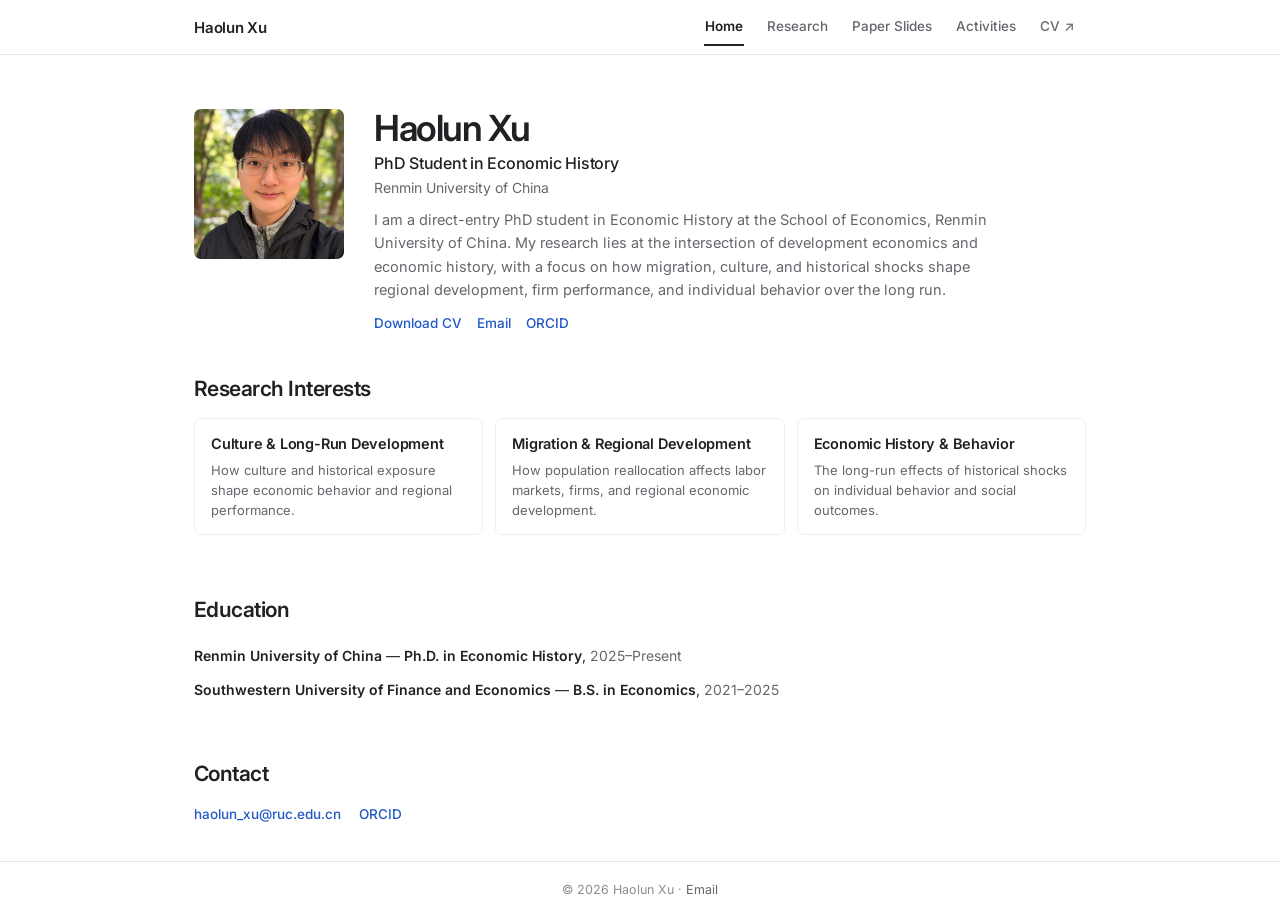
==== commit 4fbe7b56: "Add files via upload" ====
--- a/index.html
+++ b/index.html
@@ -342,7 +342,6 @@
       </div>
 
     </section>
-<section id="shared-slides" class="resource-section"><div class="container"><a href="slides.html" class="resource-link"><div><p class="eyebrow">Shared resources</p><h2>Paper Slides</h2><p>Slides from my paper presentations, shared for study and discussion.</p></div><span class="resource-action">Browse 4 presentations <span aria-hidden="true">→</span></span></a></div></section>
 <section id="education">
 
       <div class="container">
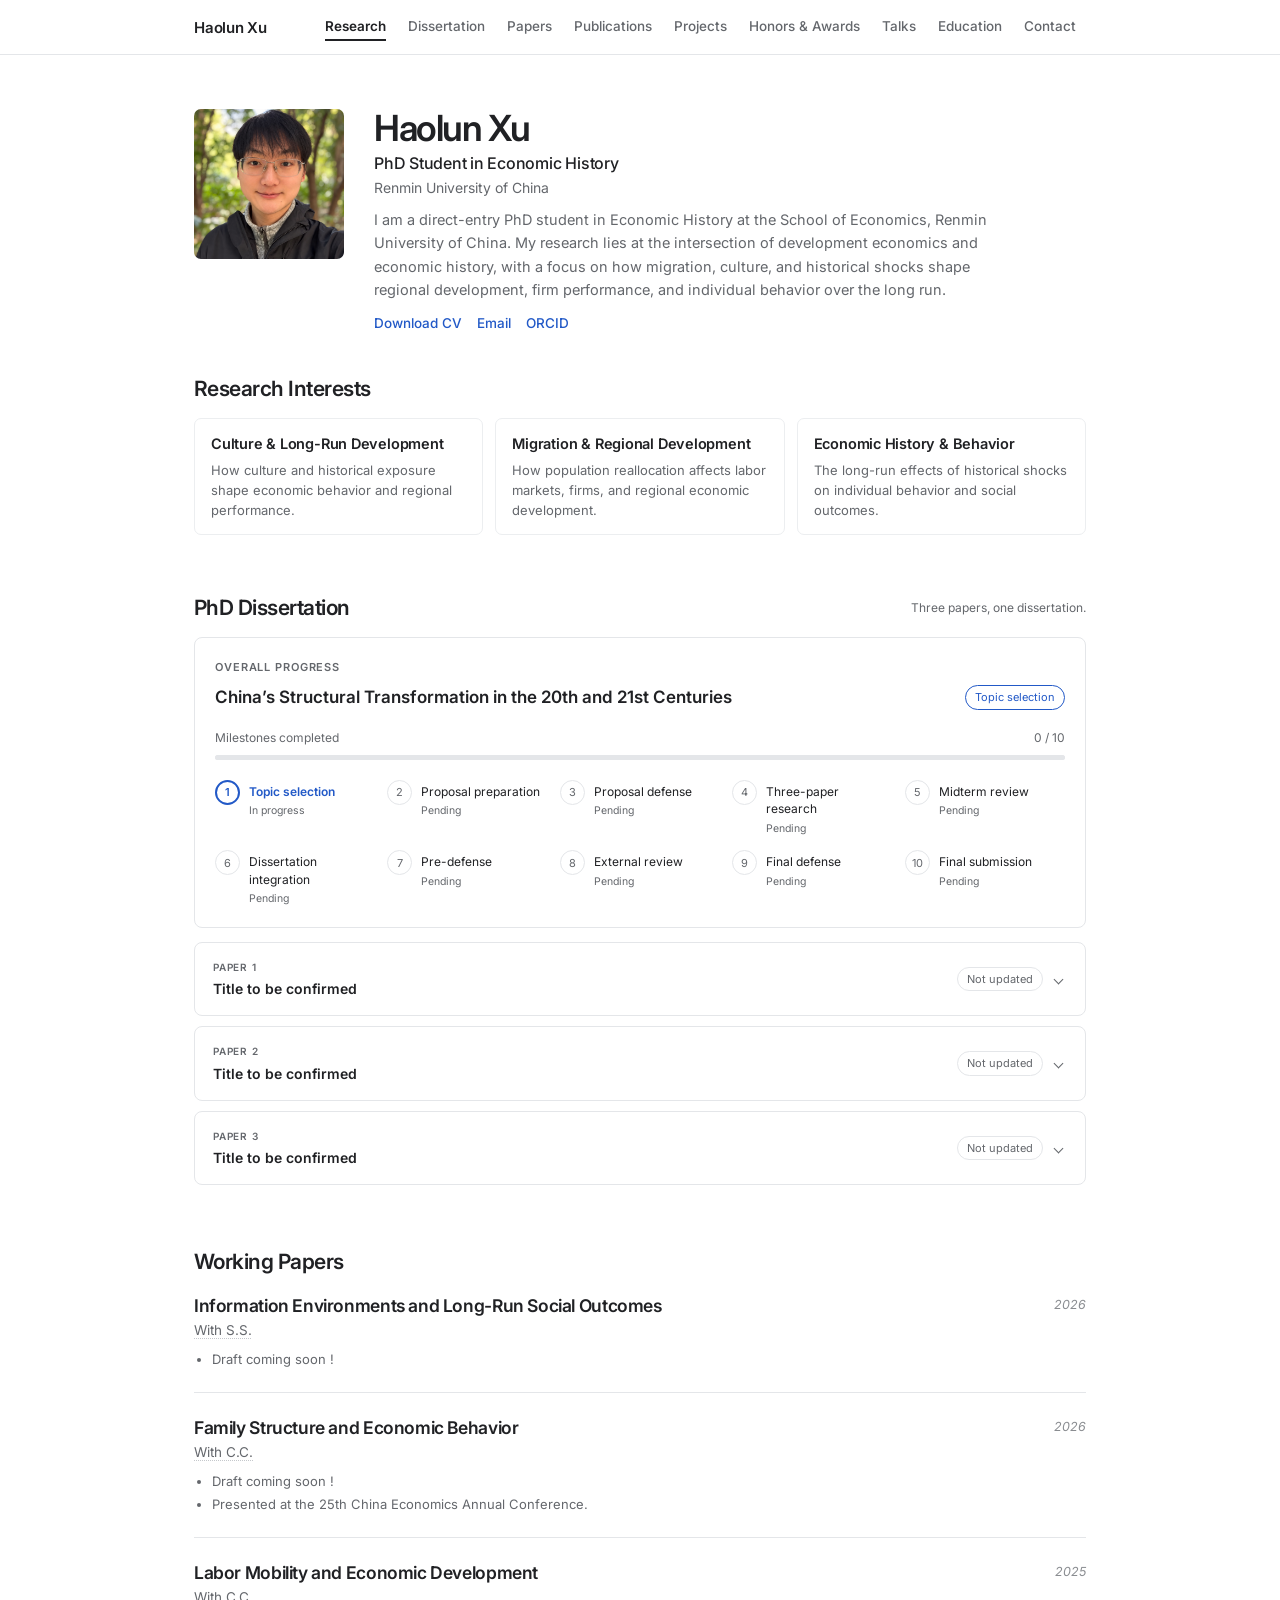
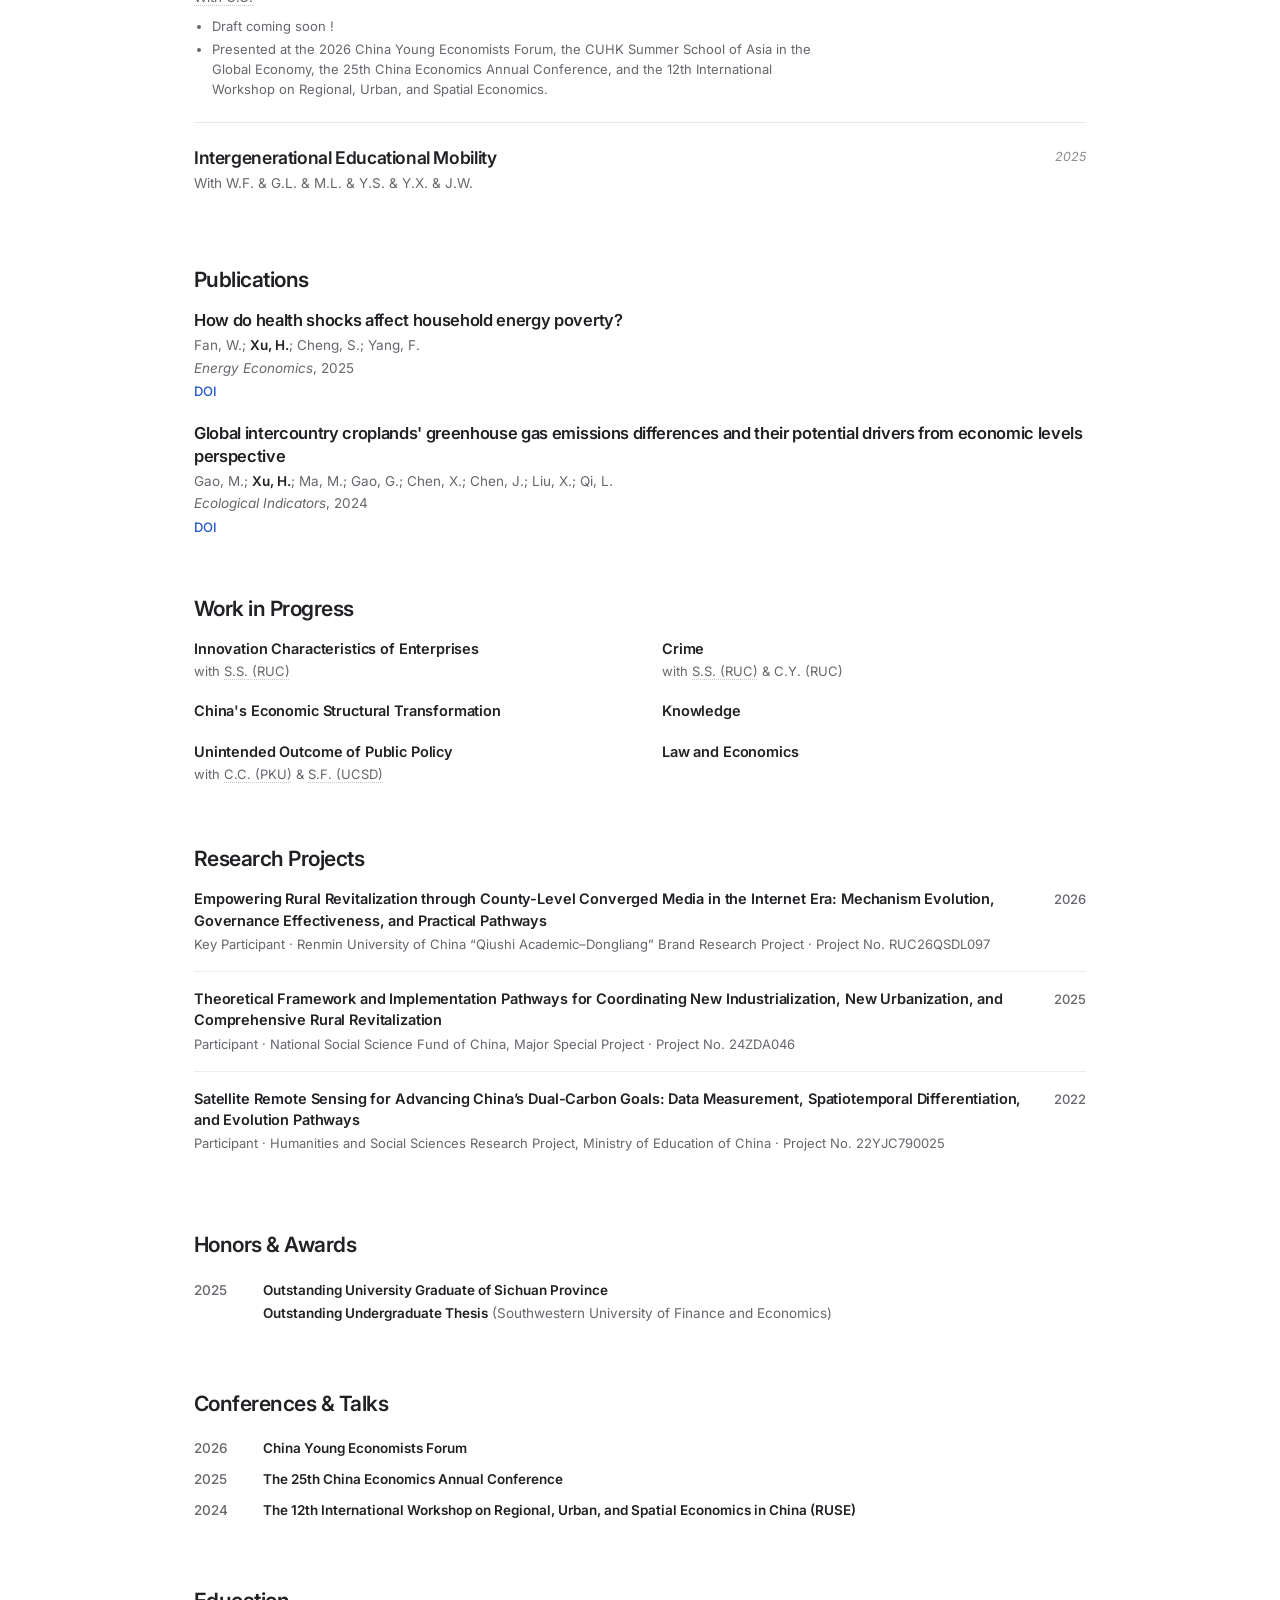
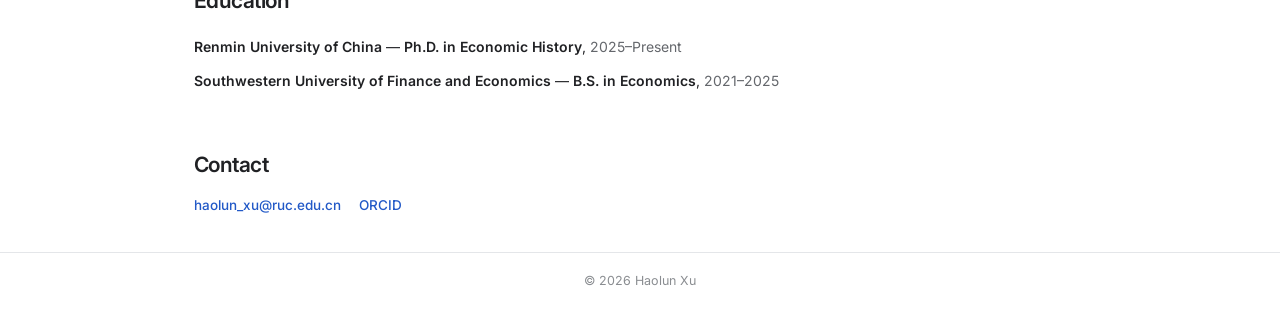
==== commit 7d1829f1: "Add files via upload" ====
--- a/index.html
+++ b/index.html
@@ -1,7 +1,9 @@
 <!DOCTYPE html>
 <html lang="en">
+
 <head>
-<!-- =========================================================
+
+  <!-- =========================================================
        Basic Metadata
        ========================================================= -->
 
@@ -19,7 +21,7 @@
 
   <meta
     name="description"
-    content="Haolun Xu is a PhD student in Economic History at Renmin University of China. Research in development economics and economic history, and openly shared paper presentation slides."
+    content="Haolun Xu is a PhD student in Economic History at Renmin University of China. His research spans development economics and economic history, focusing on migration, culture, historical shocks, firms, and regional economic development."
   >
 
   <meta
@@ -41,6 +43,7 @@
     name="color-scheme"
     content="light"
   >
+
 
   <!-- =========================================================
        Canonical & Sitemap
@@ -58,6 +61,7 @@
     href="https://www.haolunxu.xyz/sitemap.xml"
   >
 
+
   <!-- =========================================================
        Open Graph
        ========================================================= -->
@@ -74,12 +78,12 @@
 
   <meta
     property="og:title"
-    content="Haolun Xu | Development Economics &amp; Economic History"
+    content="Haolun Xu | Development Economics & Economic History"
   >
 
   <meta
     property="og:description"
-    content="Haolun Xu is a PhD student in Economic History at Renmin University of China. Research in development economics and economic history, and openly shared paper presentation slides."
+    content="Research on migration, culture, historical shocks, firms, and regional economic development."
   >
 
   <meta
@@ -97,6 +101,7 @@
     content="Portrait of Haolun Xu"
   >
 
+
   <!-- =========================================================
        Twitter / X
        ========================================================= -->
@@ -108,12 +113,12 @@
 
   <meta
     name="twitter:title"
-    content="Haolun Xu | Development Economics &amp; Economic History"
+    content="Haolun Xu | Development Economics & Economic History"
   >
 
   <meta
     name="twitter:description"
-    content="Haolun Xu is a PhD student in Economic History at Renmin University of China. Research in development economics and economic history, and openly shared paper presentation slides."
+    content="Research on migration, culture, historical shocks, firms, and regional economic development."
   >
 
   <meta
@@ -121,11 +126,15 @@
     content="https://www.haolunxu.xyz/photo.jpg"
   >
 
+
   <!-- =========================================================
        Page Title
        ========================================================= -->
 
-  <title>Haolun Xu | Development Economics &amp; Economic History</title>
+  <title>
+    Haolun Xu | Development Economics & Economic History
+  </title>
+
 
   <!-- =========================================================
        Favicon
@@ -135,6 +144,7 @@
     rel="icon"
     href="data:image/svg+xml,%3Csvg xmlns='http://www.w3.org/2000/svg' viewBox='0 0 32 32'%3E%3Crect width='32' height='32' rx='6' fill='%231d1d1f'/%3E%3Ctext x='16' y='22' text-anchor='middle' font-family='Arial,sans-serif' font-size='18' font-weight='600' fill='white'%3EH%3C/text%3E%3C/svg%3E"
   >
+
 
   <!-- =========================================================
        Fonts
@@ -156,6 +166,7 @@
     rel="stylesheet"
   >
 
+
   <!-- =========================================================
        Structured Data
 
@@ -167,68 +178,2028 @@
     id="siteStructuredData"
     type="application/ld+json"
   >
-{
-  "@context": "https://schema.org",
-  "@graph": [
-    {
-      "@type": "Person",
-      "@id": "https://www.haolunxu.xyz/#person",
-      "name": "Haolun Xu",
-      "url": "https://www.haolunxu.xyz/",
-      "image": "https://www.haolunxu.xyz/photo.jpg",
-      "jobTitle": "PhD Student in Economic History",
-      "affiliation": {
-        "@type": "CollegeOrUniversity",
-        "name": "Renmin University of China"
+  {
+    "@context": "https://schema.org",
+    "@graph": [
+      {
+        "@type": "Person",
+        "@id": "https://www.haolunxu.xyz/#person",
+        "name": "Haolun Xu",
+        "url": "https://www.haolunxu.xyz/",
+        "image": "https://www.haolunxu.xyz/photo.jpg",
+        "jobTitle": "PhD Student in Economic History",
+        "affiliation": {
+          "@type": "CollegeOrUniversity",
+          "name": "Renmin University of China"
+        },
+        "knowsAbout": [
+          "Development Economics",
+          "Economic History",
+          "Regional Economic Development",
+          "Migration",
+          "Culture",
+          "Historical Shocks",
+          "Firm Productivity",
+          "Innovation"
+        ]
       },
-      "knowsAbout": [
-        "Development Economics",
-        "Economic History",
-        "Regional Economic Development",
-        "Migration",
-        "Culture",
-        "Historical Shocks",
-        "Firm Productivity",
-        "Innovation"
-      ]
-    },
-    {
-      "@type": "WebSite",
-      "@id": "https://www.haolunxu.xyz/#website",
-      "url": "https://www.haolunxu.xyz/",
-      "name": "Haolun Xu",
-      "publisher": {
-        "@id": "https://www.haolunxu.xyz/#person"
+      {
+        "@type": "WebSite",
+        "@id": "https://www.haolunxu.xyz/#website",
+        "url": "https://www.haolunxu.xyz/",
+        "name": "Haolun Xu",
+        "publisher": {
+          "@id": "https://www.haolunxu.xyz/#person"
+        }
+      },
+      {
+        "@type": "ProfilePage",
+        "@id": "https://www.haolunxu.xyz/#webpage",
+        "url": "https://www.haolunxu.xyz/",
+        "name": "Haolun Xu | Development Economics & Economic History",
+        "isPartOf": {
+          "@id": "https://www.haolunxu.xyz/#website"
+        },
+        "mainEntity": {
+          "@id": "https://www.haolunxu.xyz/#person"
+        }
       }
-    },
-    {
-      "@type": "ProfilePage",
-      "@id": "https://www.haolunxu.xyz/#webpage",
-      "url": "https://www.haolunxu.xyz/",
-      "name": "Haolun Xu | Development Economics & Economic History",
-      "isPartOf": {
-        "@id": "https://www.haolunxu.xyz/#website"
-      },
-      "mainEntity": {
-        "@id": "https://www.haolunxu.xyz/#person"
-      }
-    }
-  ]
-}
-</script>
+    ]
+  }
+  </script>
+
 
   <!-- =========================================================
        Styles
        ========================================================= -->
 
-  <link rel="stylesheet" href="site.css?v=20261113">
-  <link rel="stylesheet" href="layout.css?v=20261113">
+  <style>
+
+    /* =========================================================
+       Variables
+       ========================================================= */
+
+    :root {
+
+      --bg: #ffffff;
+
+      --text: #202124;
+      --muted: #64676c;
+      --subtle: #8a8d91;
+
+      --border: #e4e6e9;
+      --border-soft: #eceef0;
+
+      --accent: #2259c7;
+      --accent-hover: #17479f;
+
+      --surface: #ffffff;
+      --surface-hover: #fafafa;
+
+      --max-w: 940px;
+      --nav-h: 54px;
+
+    }
+
+
+    /* =========================================================
+       Reset
+       ========================================================= */
+
+    *,
+    *::before,
+    *::after {
+
+      box-sizing: border-box;
+      margin: 0;
+      padding: 0;
+
+    }
+
+
+    html {
+
+      scroll-behavior: smooth;
+
+      -webkit-font-smoothing: antialiased;
+      -moz-osx-font-smoothing: grayscale;
+
+    }
+
+
+    body {
+
+      min-width: 320px;
+
+      font-family:
+        "Inter",
+        -apple-system,
+        BlinkMacSystemFont,
+        "Segoe UI",
+        "Helvetica Neue",
+        Arial,
+        sans-serif;
+
+      font-size: 15px;
+      line-height: 1.65;
+
+      color: var(--text);
+      background: var(--bg);
+
+      text-rendering: optimizeLegibility;
+
+    }
+
+
+    img {
+      max-width: 100%;
+    }
+
+
+    button,
+    input,
+    textarea,
+    select {
+      font: inherit;
+    }
+
+
+    a {
+      color: inherit;
+    }
+
+
+    h1,
+    h2,
+    h3,
+    p {
+      margin: 0;
+    }
+
+
+    ::selection {
+      background: rgba(37, 99, 235, .14);
+    }
+
+
+    /* =========================================================
+       Accessibility
+       ========================================================= */
+
+    .skip-link {
+
+      position: fixed;
+
+      top: 8px;
+      left: 8px;
+
+      z-index: 999;
+
+      padding: 8px 12px;
+
+      font-size: 13px;
+      font-weight: 600;
+
+      color: #ffffff;
+      background: var(--text);
+
+      border-radius: 5px;
+
+      transform: translateY(-150%);
+
+      transition: transform .15s ease;
+
+    }
+
+
+    .skip-link:focus {
+      transform: translateY(0);
+    }
+
+
+    a:focus-visible,
+    button:focus-visible {
+
+      outline: 2px solid var(--accent);
+
+      outline-offset: 3px;
+
+      border-radius: 3px;
+
+    }
+
+
+    /* =========================================================
+       Layout
+       ========================================================= */
+
+    .container {
+
+      width: 100%;
+      max-width: var(--max-w);
+
+      margin: 0 auto;
+
+      padding-left: 24px;
+      padding-right: 24px;
+
+    }
+
+
+    section[id] {
+      scroll-margin-top: 76px;
+    }
+
+
+    section {
+      padding-top: 30px;
+      padding-bottom: 30px;
+    }
+
+
+    h2 {
+
+      margin-bottom: 16px;
+
+      font-size: 21px;
+      line-height: 1.25;
+
+      font-weight: 600;
+
+      letter-spacing: -.025em;
+
+      color: var(--text);
+
+    }
+
+
+    /* =========================================================
+       Navigation
+       ========================================================= */
+
+    nav {
+
+      position: sticky;
+
+      top: 0;
+
+      z-index: 100;
+
+      background: rgba(255, 255, 255, .96);
+
+      border-bottom: 1px solid var(--border);
+
+      -webkit-backdrop-filter: blur(8px);
+      backdrop-filter: blur(8px);
+
+    }
+
+
+    .nav-inner {
+
+      height: var(--nav-h);
+
+      display: flex;
+
+      align-items: center;
+      justify-content: space-between;
+
+      gap: 20px;
+
+    }
+
+
+    .nav-name {
+
+      flex: 0 0 auto;
+
+      font-size: 15px;
+      line-height: 1;
+
+      font-weight: 600;
+
+      letter-spacing: -.015em;
+
+      color: var(--text);
+
+      text-decoration: none;
+
+    }
+
+
+    .nav-links {
+
+      min-width: 0;
+
+      display: flex;
+
+      align-items: center;
+
+      gap: 2px;
+
+      list-style: none;
+
+      overflow-x: auto;
+
+      scrollbar-width: none;
+
+      -webkit-overflow-scrolling: touch;
+
+    }
+
+
+    .nav-links::-webkit-scrollbar {
+      display: none;
+    }
+
+
+    .nav-links a {
+
+      position: relative;
+
+      display: block;
+
+      padding: 7px 10px;
+
+      font-size: 13.5px;
+      line-height: 1;
+
+      font-weight: 500;
+
+      color: var(--muted);
+
+      text-decoration: none;
+
+      white-space: nowrap;
+
+      transition: color .15s ease;
+
+    }
+
+
+    .nav-links a:hover {
+      color: var(--text);
+    }
+
+
+    .nav-links a::after {
+
+      content: "";
+
+      position: absolute;
+
+      left: 10px;
+      right: 10px;
+      bottom: 0;
+
+      height: 1.5px;
+
+      background: var(--text);
+
+      transform: scaleX(0);
+      transform-origin: center;
+
+      transition: transform .15s ease;
+
+    }
+
+
+    .nav-links a.active-nav {
+
+      color: var(--text);
+
+      font-weight: 600;
+
+    }
+
+
+    .nav-links a.active-nav::after {
+      transform: scaleX(1);
+    }
+
+
+    /* =========================================================
+       Hero
+       ========================================================= */
+
+    #hero {
+
+      padding-top: 54px;
+      padding-bottom: 28px;
+
+    }
+
+
+    .hero-inner {
+
+      display: flex;
+
+      align-items: flex-start;
+
+      gap: 30px;
+
+    }
+
+
+    .hero-photo {
+
+      flex: 0 0 auto;
+
+      width: 150px;
+      height: 150px;
+
+    }
+
+
+    .hero-avatar {
+
+      display: block;
+
+      width: 150px;
+      height: 150px;
+
+      object-fit: cover;
+
+      border-radius: 7px;
+
+      background: #f1f2f3;
+
+    }
+
+
+    .hero-text {
+
+      flex: 1;
+
+      min-width: 0;
+
+    }
+
+
+    .hero-name {
+
+      margin-bottom: 3px;
+
+      font-size: 36px;
+      line-height: 1.08;
+
+      font-weight: 600;
+
+      letter-spacing: -.04em;
+
+      color: var(--text);
+
+    }
+
+
+    .hero-title {
+
+      margin-bottom: 1px;
+
+      font-size: 16px;
+      line-height: 1.5;
+
+      font-weight: 500;
+
+      letter-spacing: -.015em;
+
+      color: var(--text);
+
+    }
+
+
+    .hero-affiliation {
+
+      margin-bottom: 9px;
+
+      font-size: 14px;
+
+      color: var(--muted);
+
+    }
+
+
+    .hero-bio {
+
+      max-width: 72ch;
+
+      font-size: 14.5px;
+      line-height: 1.62;
+
+      color: var(--muted);
+
+    }
+
+
+    .hero-links {
+
+      display: flex;
+
+      align-items: center;
+
+      flex-wrap: wrap;
+
+      gap: 15px;
+
+      margin-top: 10px;
+
+    }
+
+
+    .hero-links a {
+
+      font-size: 13.5px;
+
+      font-weight: 500;
+
+      color: var(--accent);
+
+      text-decoration: none;
+
+    }
+
+
+    .hero-links a:hover {
+
+      color: var(--accent-hover);
+
+      text-decoration: underline;
+
+      text-underline-offset: 3px;
+
+    }
+
+
+    /* =========================================================
+       Author Links
+       ========================================================= */
+
+    .author-link {
+
+      color: inherit;
+
+      text-decoration-line: underline;
+      text-decoration-style: dotted;
+      text-decoration-thickness: 1px;
+      text-decoration-color: #c5c8cc;
+
+      text-underline-offset: 3px;
+
+      transition:
+        color .15s ease,
+        text-decoration-color .15s ease;
+
+    }
+
+
+    .author-link:hover {
+
+      color: var(--accent);
+
+      text-decoration-color: var(--accent);
+
+    }
+
+
+    .author-self {
+
+      font-weight: 600;
+
+      color: var(--text);
+
+    }
+
+
+    /* =========================================================
+       Research Interests
+       ========================================================= */
+
+    #research {
+
+      padding-top: 14px;
+      padding-bottom: 30px;
+
+    }
+
+
+    .research-grid {
+
+      display: grid;
+
+      grid-template-columns:
+        repeat(3, minmax(0, 1fr));
+
+      gap: 12px;
+
+    }
+
+
+    .research-card {
+
+      min-width: 0;
+
+      padding: 15px 16px 14px;
+
+      border: 1px solid var(--border-soft);
+
+      border-radius: 7px;
+
+      background: var(--surface);
+
+      transition:
+        border-color .15s ease,
+        background .15s ease;
+
+    }
+
+
+    .research-card:hover {
+
+      border-color: #d8dade;
+
+      background: var(--surface-hover);
+
+    }
+
+
+    .research-card-title {
+
+      font-size: 14.5px;
+      line-height: 1.4;
+
+      font-weight: 600;
+
+      letter-spacing: -.015em;
+
+      color: var(--text);
+
+    }
+
+
+    .research-card-desc {
+
+      margin-top: 5px;
+
+      font-size: 13px;
+      line-height: 1.55;
+
+      color: var(--muted);
+
+    }
+
+
+    /* =========================================================
+       PhD Dissertation
+       ========================================================= */
+
+  #dissertation .phd-tracker {
+    --phd-accent: var(--accent, #2259c7);
+    --phd-text: var(--text, #202938);
+    --phd-muted: var(--muted, #667085);
+    --phd-border: var(--border, #e3e7ee);
+    color: var(--phd-text);
+  }
+
+  #dissertation .phd-heading,
+  #dissertation .phd-card-heading,
+  #dissertation .phd-progress-label {
+    display: flex;
+    align-items: center;
+    justify-content: space-between;
+    flex-wrap: wrap;
+    gap: 8px 16px;
+  }
+
+  #dissertation .phd-heading { margin-bottom: 16px; }
+  #dissertation .phd-heading h2 { margin: 0; }
+  #dissertation .phd-caption,
+  #dissertation .phd-progress-label,
+  #dissertation .phd-update {
+    color: var(--phd-muted);
+    font-size: 12px;
+  }
+
+  #dissertation .phd-card,
+  #dissertation .phd-paper {
+    border: 1px solid var(--phd-border);
+    border-radius: 8px;
+    background: var(--surface, #fff);
+  }
+
+  #dissertation .phd-card { padding: 20px; }
+  #dissertation .phd-eyebrow {
+    margin: 0 0 8px;
+    color: var(--phd-muted);
+    font-size: 11px;
+    font-weight: 600;
+    letter-spacing: .08em;
+    text-transform: uppercase;
+  }
+
+  #dissertation .phd-title {
+    margin: 0;
+    font-size: 17px;
+    font-weight: 600;
+    line-height: 1.5;
+    overflow-wrap: anywhere;
+  }
+
+  #dissertation .phd-description {
+    margin: 10px 0 0;
+    color: var(--phd-muted);
+    font-size: 13px;
+    line-height: 1.65;
+    white-space: pre-line;
+    overflow-wrap: anywhere;
+  }
+
+  #dissertation .phd-status {
+    display: inline-block;
+    max-width: 100%;
+    padding: 3px 9px;
+    border: 1px solid var(--phd-border);
+    border-radius: 999px;
+    color: var(--phd-muted);
+    font-size: 11px;
+    line-height: 1.5;
+    overflow-wrap: anywhere;
+  }
+
+  #dissertation .phd-status[data-state="current"] {
+    border-color: var(--phd-accent);
+    color: var(--phd-accent);
+  }
+
+  #dissertation .phd-status[data-state="done"] {
+    border-color: #b6d8c5;
+    color: #26704c;
+    background: #f0f8f3;
+  }
+
+  #dissertation .phd-progress { margin-top: 18px; }
+  #dissertation .phd-progress-label { margin-bottom: 7px; }
+
+  #dissertation progress.phd-meter {
+    display: block;
+    appearance: none;
+    -webkit-appearance: none;
+    width: 100%;
+    height: 5px;
+    overflow: hidden;
+    border: 0;
+    border-radius: 99px;
+    color: var(--phd-accent);
+    background: var(--phd-border);
+    accent-color: var(--phd-accent);
+  }
+
+  #dissertation .phd-meter::-webkit-progress-bar {
+    background: var(--phd-border);
+    border-radius: 99px;
+  }
+
+  #dissertation .phd-meter::-webkit-progress-value {
+    background: var(--phd-accent);
+    border-radius: 99px;
+  }
+
+  #dissertation .phd-meter::-moz-progress-bar {
+    background: var(--phd-accent);
+    border-radius: 99px;
+  }
+
+  #dissertation .phd-stages {
+    display: grid;
+    grid-template-columns: repeat(5, minmax(0, 1fr));
+    gap: 14px 12px;
+    margin: 20px 0 0;
+    padding: 0;
+    list-style: none;
+  }
+
+  #dissertation .phd-stage {
+    display: flex;
+    align-items: flex-start;
+    gap: 9px;
+    min-width: 0;
+  }
+
+  #dissertation .phd-stage-marker {
+    display: inline-flex;
+    flex: 0 0 25px;
+    align-items: center;
+    justify-content: center;
+    width: 25px;
+    height: 25px;
+    border: 1px solid var(--phd-border);
+    border-radius: 50%;
+    color: var(--phd-muted);
+    font-size: 11px;
+    background: var(--surface, #fff);
+  }
+
+  #dissertation .phd-stage[data-state="done"] .phd-stage-marker {
+    color: #fff;
+    border-color: var(--phd-accent);
+    background: var(--phd-accent);
+  }
+
+  #dissertation .phd-stage[data-state="current"] .phd-stage-marker {
+    border: 2px solid var(--phd-accent);
+    color: var(--phd-accent);
+    font-weight: 600;
+  }
+
+  #dissertation .phd-stage-label {
+    display: block;
+    padding-top: 3px;
+    font-size: 12px;
+    line-height: 1.45;
+    overflow-wrap: anywhere;
+  }
+
+  #dissertation .phd-stage[data-state="current"] .phd-stage-label {
+    color: var(--phd-accent);
+    font-weight: 600;
+  }
+
+  #dissertation .phd-stage-state,
+  #dissertation .phd-stage-detail {
+    display: block;
+    margin-top: 3px;
+    color: var(--phd-muted);
+    font-size: 10.5px;
+    line-height: 1.5;
+    overflow-wrap: anywhere;
+  }
+
+  #dissertation .phd-papers {
+    display: grid;
+    gap: 10px;
+    margin-top: 14px;
+  }
+
+  #dissertation .phd-paper-summary {
+    display: grid;
+    grid-template-columns: minmax(0, 1fr) auto 12px;
+    align-items: center;
+    gap: 12px;
+    padding: 16px 18px;
+    cursor: pointer;
+    list-style: none;
+  }
+
+  #dissertation .phd-paper-summary::-webkit-details-marker { display: none; }
+  #dissertation .phd-paper-summary::marker { content: ""; }
+  #dissertation .phd-paper-summary:focus-visible {
+    outline: 2px solid var(--phd-accent);
+    outline-offset: 3px;
+    border-radius: 6px;
+  }
+
+  #dissertation .phd-paper-heading { min-width: 0; }
+  #dissertation .phd-paper-number {
+    display: block;
+    margin-bottom: 3px;
+    color: var(--phd-muted);
+    font-size: 10px;
+    font-weight: 600;
+    letter-spacing: .08em;
+    text-transform: uppercase;
+  }
+
+  #dissertation .phd-paper-title {
+    display: block;
+    font-size: 14px;
+    font-weight: 600;
+    line-height: 1.5;
+    overflow-wrap: anywhere;
+  }
+
+  #dissertation .phd-chevron {
+    width: 7px;
+    height: 7px;
+    border-right: 1.5px solid var(--phd-muted);
+    border-bottom: 1.5px solid var(--phd-muted);
+    transform: rotate(45deg);
+    transition: transform .15s ease;
+  }
+
+  #dissertation .phd-paper[open] .phd-chevron { transform: rotate(225deg); }
+  #dissertation .phd-paper-body {
+    margin: 0 18px;
+    padding: 0 0 18px;
+    border-top: 1px solid var(--phd-border);
+  }
+
+  #dissertation .phd-paper-body .phd-stages {
+    grid-template-columns: repeat(2, minmax(0, 1fr));
+    gap: 16px 24px;
+  }
+
+  #dissertation .phd-link {
+    display: inline-block;
+    margin-top: 12px;
+    color: var(--phd-accent);
+    font-size: 12px;
+    text-decoration: none;
+  }
+
+  #dissertation .phd-link:hover { text-decoration: underline; }
+  #dissertation .phd-update { margin: 14px 0 0; }
+
+  @media (max-width: 760px) {
+    #dissertation .phd-stages { grid-template-columns: repeat(3, minmax(0, 1fr)); }
+  }
+
+  @media (max-width: 480px) {
+    #dissertation .phd-card { padding: 16px; }
+    #dissertation .phd-stages { grid-template-columns: repeat(2, minmax(0, 1fr)); }
+    #dissertation .phd-paper-summary {
+      grid-template-columns: minmax(0, 1fr) 12px;
+      gap: 8px 12px;
+      padding: 14px;
+    }
+    #dissertation .phd-paper-summary > .phd-status { justify-self: start; }
+    #dissertation .phd-chevron { grid-column: 2; grid-row: 1 / 3; }
+    #dissertation .phd-paper-body { margin: 0 14px; }
+    #dissertation .phd-paper-body .phd-stages { grid-template-columns: 1fr; }
+  }
+
+  @media (prefers-reduced-motion: reduce) {
+    #dissertation .phd-chevron { transition: none; }
+  }
+
+    /* =========================================================
+       Working Papers
+       ========================================================= */
+
+    #working-papers {
+
+      padding-top: 34px;
+      padding-bottom: 38px;
+
+    }
+
+
+    #working-papers h2 {
+      margin-bottom: 18px;
+    }
+
+
+    .wp-item {
+      position: relative;
+    }
+
+
+    .wp-item + .wp-item {
+
+      margin-top: 23px;
+
+      padding-top: 23px;
+
+      border-top: 1px solid var(--border);
+
+    }
+
+
+    .wp-header {
+
+      display: flex;
+
+      align-items: flex-start;
+      justify-content: space-between;
+
+      gap: 20px;
+
+    }
+
+
+    .wp-main {
+
+      flex: 1;
+
+      min-width: 0;
+
+    }
+
+
+    .wp-title {
+
+      font-size: 17.5px;
+      line-height: 1.35;
+
+      font-weight: 600;
+
+      letter-spacing: -.022em;
+
+      color: var(--text);
+
+    }
+
+
+    .wp-title a {
+
+      color: inherit;
+
+      text-decoration: none;
+
+    }
+
+
+    .wp-title a:hover {
+      color: var(--accent);
+    }
+
+
+    .wp-authors {
+
+      margin-top: 3px;
+
+      font-size: 13.5px;
+      line-height: 1.5;
+
+      color: var(--muted);
+
+    }
+
+
+    .wp-status {
+
+      flex: 0 0 auto;
+
+      padding-top: 2px;
+
+      font-size: 12.5px;
+      line-height: 1.4;
+
+      font-style: italic;
+
+      color: var(--subtle);
+
+      white-space: nowrap;
+
+    }
+
+
+    .wp-links {
+
+      display: flex;
+
+      flex-wrap: wrap;
+
+      gap: 13px;
+
+      margin-top: 8px;
+
+    }
+
+
+    .wp-notes {
+
+      max-width: 78ch;
+
+      margin: 8px 0 0;
+      padding-left: 18px;
+
+      font-size: 13px;
+      line-height: 1.55;
+
+      color: var(--muted);
+
+    }
+
+
+    .wp-note + .wp-note {
+      margin-top: 3px;
+    }
+
+
+    .wp-link,
+    .wp-abstract-toggle {
+
+      font-size: 12.75px;
+      line-height: 1.4;
+
+      font-weight: 500;
+
+      color: var(--accent);
+
+      text-decoration: none;
+
+    }
+
+
+    .wp-link:hover,
+    .wp-abstract-toggle:hover {
+
+      color: var(--accent-hover);
+
+      text-decoration: underline;
+
+      text-underline-offset: 3px;
+
+    }
+
+
+    .wp-abstract-toggle {
+
+      display: inline-block;
+
+      margin-top: 8px;
+
+      padding: 0;
+
+      border: 0;
+
+      background: transparent;
+
+      cursor: pointer;
+
+    }
+
+
+    .wp-abstract {
+
+      max-width: 78ch;
+
+      margin-top: 9px;
+
+      font-size: 13.5px;
+      line-height: 1.65;
+
+      color: var(--muted);
+
+    }
+
+
+    /* =========================================================
+       Publications
+       ========================================================= */
+
+    #publications {
+
+      padding-top: 36px;
+      padding-bottom: 30px;
+
+    }
+
+
+    .pub-item {
+
+      font-size: 14px;
+      line-height: 1.6;
+
+    }
+
+
+    .pub-item + .pub-item {
+      margin-top: 20px;
+    }
+
+
+    .pub-title {
+
+      font-size: 16.5px;
+      line-height: 1.38;
+
+      font-weight: 600;
+
+      letter-spacing: -.02em;
+
+      color: var(--text);
+
+    }
+
+
+    .pub-title a {
+
+      color: inherit;
+
+      text-decoration: none;
+
+    }
+
+
+    .pub-title a:hover {
+      color: var(--accent);
+    }
+
+
+    .pub-authors {
+
+      margin-top: 3px;
+
+      font-size: 13.5px;
+
+      color: var(--muted);
+
+    }
+
+
+    .pub-meta {
+
+      margin-top: 1px;
+
+      font-size: 13.5px;
+
+      color: var(--muted);
+
+    }
+
+
+    .pub-journal {
+      font-style: italic;
+    }
+
+
+    .pub-links {
+
+      margin-top: 2px;
+
+      font-size: 13px;
+
+      color: var(--muted);
+
+    }
+
+
+    .pub-link {
+
+      font-size: 13px;
+
+      font-weight: 500;
+
+      color: var(--accent);
+
+      text-decoration: none;
+
+    }
+
+
+    .pub-link:hover {
+
+      color: var(--accent-hover);
+
+      text-decoration: underline;
+
+      text-underline-offset: 3px;
+
+    }
+
+
+    /* =========================================================
+       Work in Progress
+       ========================================================= */
+
+    #work-in-progress {
+
+      padding-top: 28px;
+      padding-bottom: 32px;
+
+    }
+
+
+    .wip-list {
+
+      display: grid;
+
+      grid-template-columns:
+        repeat(2, minmax(0, 1fr));
+
+      column-gap: 44px;
+      row-gap: 19px;
+
+    }
+
+
+    .wip-item-simple {
+      min-width: 0;
+    }
+
+
+    .wip-item-title {
+
+      font-size: 14.5px;
+      line-height: 1.48;
+
+      font-weight: 600;
+
+      letter-spacing: -.01em;
+
+      color: var(--text);
+
+    }
+
+
+    .wip-item-coauthors {
+
+      margin-top: 3px;
+
+      font-size: 13px;
+      line-height: 1.45;
+
+      color: var(--muted);
+
+    }
+
+
+    /* =========================================================
+       Research Projects
+       ========================================================= */
+
+    #research-projects {
+
+      padding-top: 30px;
+      padding-bottom: 32px;
+
+    }
+
+
+    .project-list {
+
+      display: flex;
+      flex-direction: column;
+
+    }
+
+
+    .project-item {
+
+      padding-top: 16px;
+      padding-bottom: 16px;
+
+      border-top: 1px solid var(--border-soft);
+
+    }
+
+
+    .project-item:first-child {
+      padding-top: 0;
+      border-top: 0;
+    }
+
+
+    .project-heading {
+
+      display: flex;
+      align-items: baseline;
+      justify-content: space-between;
+
+      gap: 18px;
+
+    }
+
+
+    .project-title {
+
+      min-width: 0;
+
+      font-size: 14.5px;
+      line-height: 1.48;
+
+      font-weight: 600;
+
+      letter-spacing: -.01em;
+
+      color: var(--text);
+
+    }
+
+
+    .project-year {
+
+      flex: 0 0 auto;
+
+      font-size: 13px;
+      font-weight: 500;
+
+      color: var(--muted);
+
+    }
+
+
+    .project-meta {
+
+      margin-top: 4px;
+
+      font-size: 13px;
+      line-height: 1.52;
+
+      color: var(--muted);
+
+    }
+
+
+    .project-role {
+      font-weight: 500;
+      color: var(--text);
+    }
+
+
+    /* =========================================================
+       Honors & Awards
+       ========================================================= */
+
+    #honors-awards {
+      padding-top: 30px;
+      padding-bottom: 30px;
+    }
+
+    .honors-row {
+      display: grid;
+      align-items: baseline;
+      grid-template-columns: 54px minmax(0, 1fr);
+      column-gap: 15px;
+      padding-top: 5px;
+      padding-bottom: 5px;
+      font-size: 13.5px;
+      line-height: 1.55;
+    }
+
+    .honors-year {
+      color: var(--muted);
+      font-weight: 500;
+    }
+
+    .honors-content {
+      min-width: 0;
+      margin: 0;
+      line-height: 1.65;
+      overflow-wrap: break-word;
+    }
+
+    .honors-name {
+      font-weight: 600;
+      color: var(--text);
+    }
+
+    .honors-institution {
+      color: var(--muted);
+    }
+
+    .honors-content a {
+      color: var(--accent);
+      text-decoration: none;
+    }
+
+    .honors-content a:hover {
+      text-decoration: underline;
+      text-underline-offset: 3px;
+    }
+
+
+    /* =========================================================
+       Conferences
+       ========================================================= */
+
+    #conferences {
+
+      padding-top: 32px;
+      padding-bottom: 30px;
+
+    }
+
+
+    .conf-list {
+
+      display: flex;
+
+      flex-direction: column;
+
+    }
+
+
+    .conf-item {
+
+      display: grid;
+
+      grid-template-columns:
+        54px minmax(0, 1fr);
+
+      column-gap: 15px;
+
+      padding-top: 5px;
+      padding-bottom: 5px;
+
+      font-size: 13.5px;
+      line-height: 1.55;
+
+    }
+
+
+    .conf-year {
+
+      color: var(--muted);
+
+      font-weight: 500;
+
+    }
+
+
+    .conf-content {
+      min-width: 0;
+    }
+
+
+    .conf-title {
+
+      font-weight: 600;
+
+      color: var(--text);
+
+    }
+
+
+    .conf-detail {
+      color: var(--muted);
+    }
+
+
+    /* =========================================================
+       Education
+       ========================================================= */
+
+    #education {
+
+      padding-top: 32px;
+      padding-bottom: 27px;
+
+    }
+
+
+    .edu-list {
+
+      display: flex;
+
+      flex-direction: column;
+
+    }
+
+
+    .edu-item {
+
+      padding-top: 6px;
+      padding-bottom: 6px;
+
+      font-size: 14px;
+      line-height: 1.55;
+
+    }
+
+
+    .edu-school,
+    .edu-degree {
+
+      font-weight: 600;
+
+      color: var(--text);
+
+    }
+
+
+    .edu-year {
+      color: var(--muted);
+    }
+
+
+    /* =========================================================
+       Contact
+       ========================================================= */
+
+    #contact {
+
+      padding-top: 27px;
+      padding-bottom: 36px;
+
+    }
+
+
+    .contact-links {
+
+      display: flex;
+
+      align-items: center;
+
+      flex-wrap: wrap;
+
+      gap: 8px 18px;
+
+    }
+
+
+    .contact-link {
+
+      font-size: 13.5px;
+
+      font-weight: 500;
+
+      color: var(--accent);
+
+      text-decoration: none;
+
+    }
+
+
+    .contact-link:hover {
+
+      color: var(--accent-hover);
+
+      text-decoration: underline;
+
+      text-underline-offset: 3px;
+
+    }
+
+
+    /* =========================================================
+       Footer
+       ========================================================= */
+
+    footer {
+
+      padding-top: 19px;
+      padding-bottom: 21px;
+
+      border-top: 1px solid var(--border);
+
+    }
+
+
+    .footer-inner {
+
+      font-size: 12.5px;
+      line-height: 1.5;
+
+      color: var(--subtle);
+
+      text-align: center;
+
+    }
+
+
+    /* =========================================================
+       Tablet
+       ========================================================= */
+
+    @media (max-width: 768px) {
+
+      .container {
+
+        padding-left: 18px;
+        padding-right: 18px;
+
+      }
+
+
+      .nav-inner {
+        gap: 12px;
+      }
+
+
+      .nav-links a {
+
+        padding-left: 8px;
+        padding-right: 8px;
+
+        font-size: 12.5px;
+
+      }
+
+
+      .nav-links a::after {
+
+        left: 8px;
+        right: 8px;
+
+      }
+
+
+      #hero {
+        padding-top: 42px;
+      }
+
+
+      .hero-inner {
+        gap: 23px;
+      }
+
+
+      .hero-photo,
+      .hero-avatar {
+
+        width: 128px;
+        height: 128px;
+
+      }
+
+
+      .hero-name {
+        font-size: 31px;
+      }
+
+
+      .research-grid {
+
+        grid-template-columns:
+          repeat(2, minmax(0, 1fr));
+
+      }
+
+
+      .wp-header {
+        gap: 14px;
+      }
+
+    }
+
+
+    /* =========================================================
+       Small Mobile
+       ========================================================= */
+
+    @media (max-width: 560px) {
+
+      .container {
+
+        padding-left: 16px;
+        padding-right: 16px;
+
+      }
+
+
+      section {
+
+        padding-top: 25px;
+        padding-bottom: 25px;
+
+      }
+
+
+      h2 {
+        font-size: 19px;
+      }
+
+
+      .nav-inner {
+        height: 52px;
+      }
+
+
+      .nav-name {
+        font-size: 13px;
+      }
+
+
+      .nav-links a {
+
+        padding: 7px;
+
+        font-size: 11.75px;
+
+      }
+
+
+      .nav-links a::after {
+
+        left: 7px;
+        right: 7px;
+
+      }
+
+
+      #hero {
+
+        padding-top: 34px;
+        padding-bottom: 22px;
+
+      }
+
+
+      .hero-inner {
+
+        flex-direction: column;
+
+        align-items: flex-start;
+
+        gap: 15px;
+
+      }
+
+
+      .hero-photo,
+      .hero-avatar {
+
+        width: 112px;
+        height: 112px;
+
+      }
+
+
+      .hero-name {
+        font-size: 29px;
+      }
+
+
+      .hero-title {
+        font-size: 15px;
+      }
+
+
+      .hero-bio {
+        font-size: 13.75px;
+      }
+
+
+      .hero-links {
+        gap: 12px;
+      }
+
+
+      .research-grid {
+        grid-template-columns: 1fr;
+      }
+
+
+      .wp-header {
+
+        flex-direction: column;
+
+        gap: 1px;
+
+      }
+
+
+      .wp-status {
+        padding-top: 0;
+      }
+
+
+      .wp-title {
+        font-size: 16.5px;
+      }
+
+
+      .wip-list {
+
+        grid-template-columns: 1fr;
+
+        row-gap: 16px;
+
+      }
+
+
+      .conf-item {
+
+        grid-template-columns:
+          43px minmax(0, 1fr);
+
+        column-gap: 10px;
+
+      }
+
+    }
+
+
+    /* =========================================================
+       Reduced Motion
+       ========================================================= */
+
+    @media (prefers-reduced-motion: reduce) {
+
+      html {
+        scroll-behavior: auto;
+      }
+
+
+      *,
+      *::before,
+      *::after {
+
+        scroll-behavior: auto !important;
+
+        animation-duration: .01ms !important;
+        animation-iteration-count: 1 !important;
+
+        transition-duration: .01ms !important;
+
+      }
+
+    }
+
+  </style>
+
 </head>
-<body data-page="home">
-  <a class="skip-link" href="#main-content">Skip to content</a>
-  <nav class="primary-nav" aria-label="Primary navigation"><div class="container nav-inner"><a href="./" class="nav-name" id="navName">Haolun Xu</a><ul class="nav-links"><li><a href="./" class="active-nav" aria-current="page">Home</a></li><li><a href="research.html">Research</a></li><li><a href="slides.html">Paper Slides</a></li><li><a href="activities.html">Activities</a></li><li><a href="cv.pdf" data-cv-link target="_blank" rel="noopener noreferrer" aria-label="Open curriculum vitae">CV <span aria-hidden="true">↗</span></a></li></ul></div></nav>
-  <main id="main-content" tabindex="-1">
-<section id="hero">
+
+
+<body>
+
+
+  <!-- =========================================================
+       Skip Link
+       ========================================================= -->
+
+  <a
+    class="skip-link"
+    href="#main-content"
+  >
+    Skip to content
+  </a>
+
+
+  <!-- =========================================================
+       Navigation
+       ========================================================= -->
+
+  <nav aria-label="Primary navigation">
+
+    <div class="container nav-inner">
+
+
+      <a
+        href="#hero"
+        class="nav-name"
+        id="navName"
+      >
+        Haolun Xu
+      </a>
+
+
+      <ul class="nav-links">
+
+        <li>
+          <a href="#research">
+            Research
+          </a>
+        </li>
+
+        <li>
+          <a href="#dissertation">
+            Dissertation
+          </a>
+        </li>
+
+        <li>
+          <a href="#working-papers">
+            Papers
+          </a>
+        </li>
+
+        <li>
+          <a href="#publications">
+            Publications
+          </a>
+        </li>
+
+        <li>
+          <a href="#research-projects">
+            Projects
+          </a>
+        </li>
+
+        <li>
+          <a href="#honors-awards">
+            Honors &amp; Awards
+          </a>
+        </li>
+
+        <li>
+          <a href="#conferences">
+            Talks
+          </a>
+        </li>
+
+        <li>
+          <a href="#education">
+            Education
+          </a>
+        </li>
+
+        <li>
+          <a href="#contact">
+            Contact
+          </a>
+        </li>
+
+      </ul>
+
+    </div>
+
+  </nav>
+
+
+  <!-- =========================================================
+       Main
+       ========================================================= -->
+
+  <main id="main-content">
+
+
+    <!-- =======================================================
+         Hero
+         ======================================================= -->
+
+    <section id="hero">
 
       <div class="container hero-inner">
 
@@ -290,7 +2261,9 @@
           <div class="hero-links">
 
             <a
-              id="cvLink" href="cv.pdf" download="Haolun_Xu_CV.pdf"
+              id="cvLink"
+              download="Haolun_Xu_CV.pdf"
+              hidden
             >
               Download CV
             </a>
@@ -311,7 +2284,8 @@
 
             <!-- ORCID -->
             <a
-              id="orcidLink" href="https://orcid.org/my-orcid?orcid=0009-0003-4418-6177" target="_blank" rel="noopener noreferrer"
+              id="orcidLink"
+              hidden
             >
               ORCID
             </a>
@@ -324,7 +2298,13 @@
       </div>
 
     </section>
-<section id="research">
+
+
+    <!-- =======================================================
+         Research Interests
+         ======================================================= -->
+
+    <section id="research">
 
       <div class="container">
 
@@ -335,14 +2315,160 @@
         <div
           id="researchList"
           class="research-grid"
-        ><article class="research-card"><h3 class="research-card-title">Culture &amp; Long-Run Development</h3><div class="research-card-desc">How culture and historical exposure shape economic behavior and regional performance.</div></article>
-<article class="research-card"><h3 class="research-card-title">Migration &amp; Regional Development</h3><div class="research-card-desc">How population reallocation affects labor markets, firms, and regional economic development.</div></article>
-<article class="research-card"><h3 class="research-card-title">Economic History &amp; Behavior</h3><div class="research-card-desc">The long-run effects of historical shocks on individual behavior and social outcomes.</div></article></div>
+        >
+        </div>
 
       </div>
 
     </section>
-<section id="education">
+
+
+    <!-- =======================================================
+         PhD Dissertation
+         ======================================================= -->
+
+    <section id="dissertation" aria-labelledby="dissertationHeading">
+      <div class="container">
+        <h2 id="dissertationHeading">PhD Dissertation</h2>
+        <noscript>Please enable JavaScript to view dissertation and paper progress.</noscript>
+      </div>
+    </section>
+
+
+    <!-- =======================================================
+         Working Papers
+         ======================================================= -->
+
+    <section id="working-papers">
+
+      <div class="container">
+
+        <h2>
+          Working Papers
+        </h2>
+
+        <div id="wpList">
+        </div>
+
+      </div>
+
+    </section>
+
+
+    <!-- =======================================================
+         Publications
+         ======================================================= -->
+
+    <section id="publications">
+
+      <div class="container">
+
+        <h2>
+          Publications
+        </h2>
+
+        <div id="pubList">
+        </div>
+
+      </div>
+
+    </section>
+
+
+    <!-- =======================================================
+         Work in Progress
+         ======================================================= -->
+
+    <section id="work-in-progress">
+
+      <div class="container">
+
+        <h2>
+          Work in Progress
+        </h2>
+
+        <div
+          class="wip-list"
+          id="wipGrid"
+        >
+        </div>
+
+      </div>
+
+    </section>
+
+
+    <!-- =======================================================
+         Research Projects
+         ======================================================= -->
+
+    <section id="research-projects">
+
+      <div class="container">
+
+        <h2>
+          Research Projects
+        </h2>
+
+        <div
+          class="project-list"
+          id="projectList"
+        >
+        </div>
+
+      </div>
+
+    </section>
+
+
+    <!-- =======================================================
+         Honors & Awards
+         ======================================================= -->
+
+    <section id="honors-awards" aria-labelledby="honorsHeading">
+
+      <div class="container">
+
+        <h2 id="honorsHeading">
+          Honors &amp; Awards
+        </h2>
+
+        <div id="honorsList">
+        </div>
+
+      </div>
+
+    </section>
+
+
+    <!-- =======================================================
+         Conferences
+         ======================================================= -->
+
+    <section id="conferences">
+
+      <div class="container">
+
+        <h2>
+          Conferences &amp; Talks
+        </h2>
+
+        <div
+          class="conf-list"
+          id="confList"
+        >
+        </div>
+
+      </div>
+
+    </section>
+
+
+    <!-- =======================================================
+         Education
+         ======================================================= -->
+
+    <section id="education">
 
       <div class="container">
 
@@ -353,13 +2479,19 @@
         <div
           class="edu-list"
           id="eduList"
-        ><div class="edu-item"><span class="edu-school">Renmin University of China</span> &mdash; <span class="edu-degree">Ph.D. in Economic History</span>, <span class="edu-year">2025–Present</span></div>
-<div class="edu-item"><span class="edu-school">Southwestern University of Finance and Economics</span> &mdash; <span class="edu-degree">B.S. in Economics</span>, <span class="edu-year">2021–2025</span></div></div>
+        >
+        </div>
 
       </div>
 
     </section>
-<section id="contact">
+
+
+    <!-- =======================================================
+         Contact
+         ======================================================= -->
+
+    <section id="contact">
 
       <div class="container">
 
@@ -370,14 +2502,2952 @@
         <div
           class="contact-links"
           id="contactLinks"
-        ><a class="contact-link" href="mailto:haolun_xu@ruc.edu.cn">haolun_xu@ruc.edu.cn</a> <a href="https://orcid.org/my-orcid?orcid=0009-0003-4418-6177" target="_blank" rel="noopener noreferrer" class="contact-link">ORCID</a></div>
+        >
+        </div>
 
       </div>
 
     </section>
+
+
   </main>
-  <footer><div class="container footer-inner">&copy; <span id="footerYear">2026</span> <span id="footerName">Haolun Xu</span><span aria-hidden="true"> · </span><a href="mailto:haolun_xu@ruc.edu.cn">Email</a></div></footer>
+
+
+  <!-- =========================================================
+       Footer
+       ========================================================= -->
+
+  <footer>
+
+    <div class="container footer-inner">
+
+      &copy;
+
+      <span id="footerYear">
+        2026
+      </span>
+
+      <span id="footerName">
+        Haolun Xu
+      </span>
+
+    </div>
+
+  </footer>
+
+
+  <!-- =========================================================
+       Noscript
+       ========================================================= -->
+
+  <noscript>
+
+    <section>
+
+      <div class="container">
+
+        <h2>
+          Haolun Xu
+        </h2>
+
+        <p>
+          Haolun Xu is a PhD student in Economic History at
+          Renmin University of China. His research spans development
+          economics and economic history, focusing on migration,
+          culture, historical shocks, firms, and regional economic
+          development.
+        </p>
+
+        <p><a href="publications.html">Publications by Haolun Xu</a></p>
+
+      </div>
+
+    </section>
+
+  </noscript>
+
+
+  <!-- =========================================================
+       Data Layer
+       ========================================================= -->
+
   <script src="data.js?v=12"></script>
-  <script src="site.js?v=20261113"></script>
+
+
+  <!-- =========================================================
+       Render Engine
+       ========================================================= -->
+
+  <script>
+
+  (function () {
+
+    "use strict";
+
+
+    /* =======================================================
+       Load Data
+       ======================================================= */
+
+    var data =
+      window.loadSiteData();
+
+
+    /* =======================================================
+       Helpers
+       ======================================================= */
+
+    function escHTML(value) {
+
+      var div =
+        document.createElement("div");
+
+      div.textContent =
+        value == null
+          ? ""
+          : String(value);
+
+      return div.innerHTML;
+
+    }
+
+
+    function escAttr(value) {
+
+      return String(
+        value == null
+          ? ""
+          : value
+      )
+      .replace(/&/g, "&amp;")
+      .replace(/"/g, "&quot;")
+      .replace(/</g, "&lt;")
+      .replace(/>/g, "&gt;");
+
+    }
+
+
+    function setExternalLink(
+      element,
+      href
+    ) {
+
+      element.href =
+        href;
+
+      element.target =
+        "_blank";
+
+      element.rel =
+        "noopener noreferrer";
+
+    }
+
+
+    /* =======================================================
+       Author Renderer
+       ======================================================= */
+
+    function renderAuthors(
+      authors,
+      separator
+    ) {
+
+      if (!authors) {
+        return "";
+      }
+
+
+      if (
+        typeof authors === "string"
+      ) {
+
+        return escHTML(
+          authors
+        );
+
+      }
+
+
+      if (
+        !Array.isArray(authors) ||
+        authors.length === 0
+      ) {
+
+        return "";
+
+      }
+
+
+      separator =
+        separator || " & ";
+
+
+      return authors
+        .map(
+          function (author) {
+
+
+            var name =
+              escHTML(
+                author.name || ""
+              );
+
+
+            if (
+              author.self
+            ) {
+
+              return (
+                '<strong class="author-self">' +
+                name +
+                "</strong>"
+              );
+
+            }
+
+
+            if (
+              author.url
+            ) {
+
+              return (
+                '<a href="' +
+                escAttr(author.url) +
+                '" target="_blank"' +
+                ' rel="noopener noreferrer"' +
+                ' class="author-link">' +
+                name +
+                "</a>"
+              );
+
+            }
+
+
+            return name;
+
+          }
+        )
+        .join(separator);
+
+    }
+
+
+    /* =======================================================
+       Navigation
+       ======================================================= */
+
+    document.getElementById(
+      "navName"
+    ).textContent =
+      data.personal.name;
+
+
+    /* =======================================================
+       Hero
+       ======================================================= */
+
+    document.getElementById(
+      "heroName"
+    ).textContent =
+      data.personal.name;
+
+
+    document.getElementById(
+      "heroTitle"
+    ).textContent =
+      data.personal.title || "";
+
+
+    var affiliation =
+      document.getElementById(
+        "heroAffiliation"
+      );
+
+
+    if (
+      data.education &&
+      data.education.length > 0
+    ) {
+
+      affiliation.textContent =
+        data.education[0].school || "";
+
+    }
+
+
+    document.getElementById(
+      "heroBio"
+    ).textContent =
+      data.personal.bio || "";
+
+
+    /* =======================================================
+       Hero Image
+       ======================================================= */
+
+    var heroAvatar =
+      document.getElementById(
+        "heroAvatar"
+      );
+
+
+    if (
+      data.personal.avatar
+    ) {
+
+      heroAvatar.src =
+        data.personal.avatar;
+
+      heroAvatar.alt =
+        "Portrait of " +
+        data.personal.name;
+
+    } else {
+
+      heroAvatar.parentElement.style.display =
+        "none";
+
+    }
+
+
+    /* =======================================================
+       Contact Data
+       ======================================================= */
+
+    var contact =
+      data.contact || {};
+
+
+    /* =======================================================
+       Structured Data: sameAs
+
+       Automatically adds:
+       - ORCID
+       - Google Scholar
+       - GitHub
+       ======================================================= */
+
+    updateStructuredData();
+
+
+    function updateStructuredData() {
+
+      var schemaElement =
+        document.getElementById(
+          "siteStructuredData"
+        );
+
+
+      if (!schemaElement) {
+        return;
+      }
+
+
+      try {
+
+        var schema =
+          JSON.parse(
+            schemaElement.textContent
+          );
+
+
+        var person =
+          schema["@graph"].find(
+            function (entry) {
+
+              return (
+                entry["@type"] ===
+                "Person"
+              );
+
+            }
+          );
+
+
+        if (!person) {
+          return;
+        }
+
+
+        var sameAs =
+          [];
+
+
+        if (
+          contact.orcid
+        ) {
+
+          sameAs.push(
+            contact.orcid
+          );
+
+        }
+
+
+        if (
+          contact.scholar
+        ) {
+
+          sameAs.push(
+            contact.scholar
+          );
+
+        }
+
+
+        if (
+          contact.github
+        ) {
+
+          sameAs.push(
+            contact.github
+          );
+
+        }
+
+
+        if (
+          sameAs.length > 0
+        ) {
+
+          person.sameAs =
+            sameAs;
+
+        }
+
+
+        schemaElement.textContent =
+          JSON.stringify(
+            schema
+          );
+
+
+      } catch (error) {
+
+        /*
+         * If structured data cannot be updated,
+         * leave the original schema untouched.
+         */
+
+      }
+
+    }
+
+
+    /* =======================================================
+       Hero Links
+       ======================================================= */
+
+    var heroLinks =
+      document.querySelector(
+        ".hero-links"
+      );
+
+
+    var hasHeroLink =
+      false;
+
+
+    /* CV */
+
+    var cvLink =
+      document.getElementById(
+        "cvLink"
+      );
+
+
+    if (
+      contact.cv
+    ) {
+
+      cvLink.href =
+        contact.cv;
+
+      cvLink.hidden =
+        false;
+
+      hasHeroLink =
+        true;
+
+    }
+
+
+    /* Email */
+
+    var emailLink =
+      document.getElementById(
+        "emailLink"
+      );
+
+
+    if (
+      contact.email
+    ) {
+
+      emailLink.href =
+        "mailto:" +
+        contact.email;
+
+      emailLink.hidden =
+        false;
+
+      hasHeroLink =
+        true;
+
+    } else {
+
+      emailLink.hidden =
+        true;
+
+    }
+
+
+    /* Google Scholar */
+
+    var scholarLink =
+      document.getElementById(
+        "scholarLink"
+      );
+
+
+    if (
+      contact.scholar
+    ) {
+
+      setExternalLink(
+        scholarLink,
+        contact.scholar
+      );
+
+      scholarLink.hidden =
+        false;
+
+      hasHeroLink =
+        true;
+
+    }
+
+
+    /* ORCID */
+
+    var orcidLink =
+      document.getElementById(
+        "orcidLink"
+      );
+
+
+    if (
+      contact.orcid
+    ) {
+
+      setExternalLink(
+        orcidLink,
+        contact.orcid
+      );
+
+      orcidLink.hidden =
+        false;
+
+      hasHeroLink =
+        true;
+
+    }
+
+
+    if (
+      !hasHeroLink
+    ) {
+
+      heroLinks.style.display =
+        "none";
+
+    }
+
+
+    /* =======================================================
+       Research Interests
+       ======================================================= */
+
+    var researchList =
+      document.getElementById(
+        "researchList"
+      );
+
+
+    var researchItems =
+      data.research || [];
+
+
+    if (
+      researchItems.length === 0
+    ) {
+
+      document.getElementById(
+        "research"
+      ).style.display =
+        "none";
+
+    } else {
+
+
+      researchItems.forEach(
+        function (research) {
+
+
+          var card =
+            document.createElement(
+              "article"
+            );
+
+
+          card.className =
+            "research-card";
+
+
+          var title =
+            document.createElement(
+              "h3"
+            );
+
+
+          title.className =
+            "research-card-title";
+
+
+          title.textContent =
+            research.title || "";
+
+
+          card.appendChild(
+            title
+          );
+
+
+          if (
+            research.description
+          ) {
+
+
+            var description =
+              document.createElement(
+                "div"
+              );
+
+
+            description.className =
+              "research-card-desc";
+
+
+            description.textContent =
+              research.description;
+
+
+            card.appendChild(
+              description
+            );
+
+          }
+
+
+          researchList.appendChild(
+            card
+          );
+
+        }
+      );
+
+    }
+
+
+    /* =======================================================
+       PhD Dissertation
+       ======================================================= */
+
+(() => {
+  "use strict";
+
+  const OVERALL_STAGES = [
+    ["topic", "Topic selection", "Define the dissertation theme and central research questions."],
+    ["proposal", "Proposal preparation", "Develop the research framework and a three-paper plan."],
+    ["proposal_defense", "Proposal defense", "Present the proposal and incorporate committee feedback."],
+    ["research", "Three-paper research", "Develop the data, identification, and empirical results."],
+    ["midterm", "Midterm review", "Review research progress and refine the completion plan."],
+    ["integration", "Dissertation integration", "Integrate the three papers, introduction, and conclusion."],
+    ["pre_defense", "Pre-defense", "Present the full dissertation and complete required revisions."],
+    ["external_review", "External review", "Submit the dissertation for review and address comments."],
+    ["defense", "Final defense", "Defend the dissertation before the committee."],
+    ["submission", "Final submission", "Complete final revisions, formatting, and submission."]
+  ];
+
+  const PAPER_STAGES = [
+    ["topic", "Topic & question", "Define the research question, hypotheses, and contribution."],
+    ["literature", "Literature & framework", "Review related work and develop the conceptual framework."],
+    ["data", "Data construction", "Collect, clean, match, and validate the data and variables."],
+    ["design", "Identification & design", "Develop the identification strategy and empirical specification."],
+    ["empirical", "Empirical analysis", "Estimate baseline effects and assess the main findings."],
+    ["robustness", "Robustness & validation", "Check alternative measures, specifications, and assumptions."],
+    ["extensions", "Mechanisms & extensions", "Examine mechanisms, heterogeneity, and further implications."],
+    ["writing", "Manuscript writing", "Prepare a complete draft, tables, figures, and appendix."],
+    ["revision", "Feedback & revisions", "Incorporate feedback and refine the analysis and exposition."],
+    ["complete", "Final manuscript", "Complete proofreading, references, and the final manuscript."]
+  ];
+
+  const text = value => String(value ?? "").trim();
+
+  function readExistingData() {
+    try {
+      return window.loadSiteData?.()?.dissertation || {};
+    } catch (_) {
+      return {};
+    }
+  }
+
+  function mountDissertation() {
+    const section = document.getElementById("dissertation");
+    if (!section || section.querySelector(".phd-tracker")) return;
+
+    const existing = readExistingData();
+    const savedPapers = existing.papers || existing.chapters || [];
+    const savedPaper = index => savedPapers[index] || {};
+    const legacyTopic = (Array.isArray(existing.milestones) ? existing.milestones : [])
+      .find(step => step && /^(topic|topic selection)$/i.test(text(step.label)));
+    const savedOverallProgress = existing.overall?.progress || (
+      legacyTopic && ["done", "current", "pending"].includes(legacyTopic.status)
+        ? { topic: legacyTopic.status }
+        : {}
+    );
+
+    /*
+     * 在这里修改主题、三篇论文的标题及进度。
+     *
+     * progress 使用上方阶段的 id：
+     *   "done"    = 已完成
+     *   "current" = 正在进行，可同时有多个阶段
+     *   "pending" = 尚未开始
+     *
+     * {} 表示尚未更新实际进度。
+     * 填写任一阶段后，其余未填写阶段显示 Pending；
+     * 不会自动把当前阶段之前的阶段标记为已完成。
+     *
+     * 示例：
+     * progress: {
+     *   topic: "done",
+     *   literature: "done",
+     *   data: "current",
+     *   design: "current"
+     * }
+     *
+     * 总进度独立记录，不使用三篇论文的平均值代替。
+     */
+    const CONFIG = {
+      topic: existing.topic || existing.title || "Dissertation topic to be confirmed",
+      summary: existing.summary || "",
+      overall: {
+        progress: savedOverallProgress,
+        updated: existing.updated || "",
+        note: existing.latestUpdate || "",
+        link: existing.link || ""
+      },
+      papers: [
+        {
+          title: savedPaper(0).title || "",
+          summary: savedPaper(0).summary || "",
+          progress: savedPaper(0).progress || {},
+          updated: savedPaper(0).updated || "",
+          note: savedPaper(0).note || "",
+          link: savedPaper(0).link || ""
+        },
+        {
+          title: savedPaper(1).title || "",
+          summary: savedPaper(1).summary || "",
+          progress: savedPaper(1).progress || {},
+          updated: savedPaper(1).updated || "",
+          note: savedPaper(1).note || "",
+          link: savedPaper(1).link || ""
+        },
+        {
+          title: savedPaper(2).title || "",
+          summary: savedPaper(2).summary || "",
+          progress: savedPaper(2).progress || {},
+          updated: savedPaper(2).updated || "",
+          note: savedPaper(2).note || "",
+          link: savedPaper(2).link || ""
+        }
+      ]
+    };
+
+    function element(tag, className, content) {
+      const node = document.createElement(tag);
+      if (className) node.className = className;
+      if (content !== undefined) node.textContent = text(content);
+      return node;
+    }
+
+    function model(stages, progress = {}) {
+      const valid = new Set(["done", "current", "pending"]);
+      const reported = stages.some(([id]) => valid.has(progress[id]));
+      const items = stages.map(([id, label, description]) => ({
+        id, label, description,
+        state: valid.has(progress[id]) ? progress[id] : reported ? "pending" : "unknown"
+      }));
+      const completed = items.filter(item => item.state === "done").length;
+      const active = items.filter(item => item.state === "current");
+      const label = !reported ? "Not updated"
+        : completed === items.length ? "Completed"
+        : active.length ? active.map(item => item.label).join(" · ")
+        : completed ? completed + " milestones completed"
+        : "Not started";
+
+      return {
+        items, reported, completed, label,
+        state: completed === items.length ? "done" : active.length ? "current" : "pending"
+      };
+    }
+
+    function badge(progress) {
+      const node = element("span", "phd-status", progress.label);
+      node.dataset.state = progress.state;
+      return node;
+    }
+
+    function progressBar(progress, label) {
+      const box = element("div", "phd-progress");
+      if (!progress.reported) {
+        box.append(element("p", "phd-caption", "Progress to be updated."));
+        return box;
+      }
+
+      const caption = element("div", "phd-progress-label");
+      caption.append(
+        element("span", "", "Milestones completed"),
+        element("span", "", progress.completed + " / " + progress.items.length)
+      );
+      const meter = element("progress", "phd-meter");
+      meter.max = progress.items.length;
+      meter.value = progress.completed;
+      meter.setAttribute("aria-label", label + ": completed milestones");
+      meter.textContent = progress.completed + " of " + progress.items.length;
+      box.append(caption, meter);
+      return box;
+    }
+
+    function stageList(progress, detailed) {
+      const states = {
+        done: "Completed",
+        current: "In progress",
+        pending: "Pending",
+        unknown: "Not updated"
+      };
+      const list = element("ol", "phd-stages");
+      for (const [index, item] of progress.items.entries()) {
+        const row = element("li", "phd-stage");
+        row.dataset.state = item.state;
+        row.title = item.description;
+        if (item.state === "current") row.setAttribute("aria-current", "step");
+
+        const marker = element("span", "phd-stage-marker", item.state === "done" ? "✓" : index + 1);
+        marker.setAttribute("aria-hidden", "true");
+        const copy = element("span");
+        copy.append(
+          element("span", "phd-stage-label", item.label),
+          element("span", "phd-stage-state", states[item.state])
+        );
+        if (detailed) copy.append(element("span", "phd-stage-detail", item.description));
+        row.append(marker, copy);
+        list.append(row);
+      }
+      return list;
+    }
+
+    function appendFooter(container, item, linkLabel) {
+      const updates = [
+        text(item.updated) ? "Updated " + text(item.updated) : "",
+        text(item.note)
+      ].filter(Boolean);
+      if (updates.length) container.append(element("p", "phd-update", updates.join(" · ")));
+      if (!text(item.link)) return;
+
+      try {
+        const url = new URL(text(item.link), window.location.href);
+        if (!["http:", "https:", "file:"].includes(url.protocol)) return;
+        const link = element("a", "phd-link", linkLabel);
+        link.href = url.href;
+        link.target = "_blank";
+        link.rel = "noopener noreferrer";
+        container.append(link);
+      } catch (_) {}
+    }
+
+    const root = element("div", "phd-tracker");
+    const heading = element("div", "phd-heading");
+    const h2 = element("h2", "", "PhD Dissertation");
+    h2.id = "dissertationHeading";
+    heading.append(h2, element("span", "phd-caption", "Three papers, one dissertation."));
+    root.append(heading);
+
+    const overall = model(OVERALL_STAGES, CONFIG.overall.progress);
+    const overallCard = element("div", "phd-card");
+    overallCard.append(element("p", "phd-eyebrow", "Overall progress"));
+
+    const cardHeading = element("div", "phd-card-heading");
+    cardHeading.append(element("h3", "phd-title", CONFIG.topic), badge(overall));
+    overallCard.append(cardHeading);
+    if (text(CONFIG.summary)) overallCard.append(element("p", "phd-description", CONFIG.summary));
+    overallCard.append(progressBar(overall, "Dissertation"), stageList(overall, false));
+    appendFooter(overallCard, CONFIG.overall, "Read dissertation ↗");
+    root.append(overallCard);
+
+    const papers = element("div", "phd-papers");
+    CONFIG.papers.forEach((paper, index) => {
+      const progress = model(PAPER_STAGES, paper.progress);
+      const details = element("details", "phd-paper");
+      const summary = element("summary", "phd-paper-summary");
+      const title = element("span", "phd-paper-heading");
+      title.append(
+        element("span", "phd-paper-number", "Paper " + (index + 1)),
+        element("span", "phd-paper-title", paper.title || "Title to be confirmed")
+      );
+      const chevron = element("span", "phd-chevron");
+      chevron.setAttribute("aria-hidden", "true");
+      summary.append(title, badge(progress), chevron);
+
+      const body = element("div", "phd-paper-body");
+      if (text(paper.summary)) body.append(element("p", "phd-description", paper.summary));
+      body.append(progressBar(progress, "Paper " + (index + 1)), stageList(progress, true));
+      appendFooter(body, paper, "Read paper ↗");
+      details.append(summary, body);
+      papers.append(details);
+    });
+    root.append(papers);
+
+    section.setAttribute("aria-labelledby", h2.id);
+    const container = section.querySelector(".container") || section;
+    container.replaceChildren(root);
+  }
+
+  // 页面和站点数据加载后，渲染总进度及三篇论文的独立进度。
+  if (document.readyState === "complete") {
+    mountDissertation();
+  } else {
+    window.addEventListener("load", mountDissertation, { once: true });
+  }
+})();
+
+    /* =======================================================
+       Working Papers
+       ======================================================= */
+
+    renderWorkingPapers(
+      "wpList",
+      data.workingPapers || []
+    );
+
+
+    /* =======================================================
+       Publications
+       ======================================================= */
+
+    renderPublications(
+      "pubList",
+      data.publications || []
+    );
+
+
+    /* =======================================================
+       Work in Progress
+       ======================================================= */
+
+    var wipSection =
+      document.getElementById(
+        "work-in-progress"
+      );
+
+
+    var wipGrid =
+      document.getElementById(
+        "wipGrid"
+      );
+
+
+    var wipItems =
+      data.workInProgress || [];
+
+
+    if (
+      wipItems.length === 0
+    ) {
+
+      wipSection.style.display =
+        "none";
+
+    } else {
+
+
+      wipItems.forEach(
+        function (wip) {
+
+
+          var item =
+            document.createElement(
+              "article"
+            );
+
+
+          item.className =
+            "wip-item-simple";
+
+
+          var title =
+            document.createElement(
+              "h3"
+            );
+
+
+          title.className =
+            "wip-item-title";
+
+
+          title.textContent =
+            wip.title || "";
+
+
+          item.appendChild(
+            title
+          );
+
+
+          var renderedCoauthors =
+            renderAuthors(
+              wip.coauthors,
+              " & "
+            );
+
+
+          if (
+            renderedCoauthors
+          ) {
+
+
+            var coauthors =
+              document.createElement(
+                "div"
+              );
+
+
+            coauthors.className =
+              "wip-item-coauthors";
+
+
+            coauthors.innerHTML =
+              "with " +
+              renderedCoauthors;
+
+
+            item.appendChild(
+              coauthors
+            );
+
+          }
+
+
+          wipGrid.appendChild(
+            item
+          );
+
+        }
+      );
+
+    }
+
+
+    /* =======================================================
+       Research Projects
+       ======================================================= */
+
+    var projectSection =
+      document.getElementById(
+        "research-projects"
+      );
+
+
+    var projectList =
+      document.getElementById(
+        "projectList"
+      );
+
+
+    var researchProjects =
+      data.researchProjects || [];
+
+
+    if (
+      researchProjects.length === 0
+    ) {
+
+      projectSection.style.display =
+        "none";
+
+    } else {
+
+
+      researchProjects.forEach(
+        function (project) {
+
+
+          var item =
+            document.createElement(
+              "article"
+            );
+
+
+          item.className =
+            "project-item";
+
+
+          var heading =
+            document.createElement(
+              "div"
+            );
+
+
+          heading.className =
+            "project-heading";
+
+
+          var title =
+            document.createElement(
+              "h3"
+            );
+
+
+          title.className =
+            "project-title";
+
+
+          title.textContent =
+            project.title || "";
+
+
+          heading.appendChild(
+            title
+          );
+
+
+          if (
+            project.year
+          ) {
+
+
+            var year =
+              document.createElement(
+                "div"
+              );
+
+
+            year.className =
+              "project-year";
+
+
+            year.textContent =
+              project.year;
+
+
+            heading.appendChild(
+              year
+            );
+
+          }
+
+
+          item.appendChild(
+            heading
+          );
+
+
+          var metaParts = [];
+
+
+          if (
+            project.role
+          ) {
+
+            metaParts.push(
+              project.role
+            );
+
+          }
+
+
+          if (
+            project.funder
+          ) {
+
+            metaParts.push(
+              project.funder
+            );
+
+          }
+
+
+          if (
+            project.projectNo
+          ) {
+
+            metaParts.push(
+              "Project No. " +
+              project.projectNo
+            );
+
+          }
+
+
+          if (
+            metaParts.length
+          ) {
+
+
+            var meta =
+              document.createElement(
+                "div"
+              );
+
+
+            meta.className =
+              "project-meta";
+
+
+            meta.textContent =
+              metaParts.join(" · ");
+
+
+            item.appendChild(
+              meta
+            );
+
+          }
+
+
+          projectList.appendChild(
+            item
+          );
+
+        }
+      );
+
+    }
+
+
+    /* =======================================================
+       Honors & Awards
+       One year label per group, with each award on its own line.
+       ======================================================= */
+
+    var honorsSection = document.getElementById("honors-awards");
+    var honorsList = document.getElementById("honorsList");
+    var honorsByYear = Object.create(null);
+
+    (data.honorsAwards || []).forEach(function (award) {
+      if (!award || !String(award.title || "").trim()) return;
+      var year = String(award.year || "").trim();
+      if (!honorsByYear[year]) honorsByYear[year] = [];
+      honorsByYear[year].push(award);
+    });
+
+    var honorsYears = Object.keys(honorsByYear).sort(function (a, b) {
+      return (parseInt(b, 10) || 0) - (parseInt(a, 10) || 0);
+    });
+
+    if (honorsYears.length === 0) {
+      honorsSection.style.display = "none";
+      document.querySelector('a[href="#honors-awards"]').parentElement.hidden = true;
+    } else {
+      honorsYears.forEach(function (year) {
+        var row = document.createElement("div");
+        row.className = "honors-row";
+
+        var yearLabel = document.createElement("div");
+        yearLabel.className = "honors-year";
+        yearLabel.textContent = year;
+        row.appendChild(yearLabel);
+
+        var content = document.createElement("p");
+        content.className = "honors-content";
+
+        honorsByYear[year].forEach(function (award, index) {
+          if (index > 0) {
+            content.appendChild(document.createElement("br"));
+          }
+
+          var hasLink = /^https?:\/\//i.test(award.url || "");
+          var name = document.createElement(hasLink ? "a" : "span");
+          name.className = "honors-name";
+          name.textContent = award.title;
+
+          if (hasLink) {
+            setExternalLink(name, award.url);
+          }
+
+          content.appendChild(name);
+
+          if (award.institution) {
+            var institution = document.createElement("span");
+            institution.className = "honors-institution";
+            institution.textContent = " (" + award.institution + ")";
+            content.appendChild(institution);
+          }
+        });
+
+        row.appendChild(content);
+        honorsList.appendChild(row);
+      });
+    }
+
+
+    /* =======================================================
+       Conferences
+       ======================================================= */
+
+    var confSection =
+      document.getElementById(
+        "conferences"
+      );
+
+
+    var confList =
+      document.getElementById(
+        "confList"
+      );
+
+
+    var conferences =
+      data.conferences || [];
+
+
+    if (
+      conferences.length === 0
+    ) {
+
+      confSection.style.display =
+        "none";
+
+    } else {
+
+
+      conferences.forEach(
+        function (conf) {
+
+
+          var item =
+            document.createElement(
+              "div"
+            );
+
+
+          item.className =
+            "conf-item";
+
+
+          var date = String(conf.year || conf.date || "");
+          var year = date.match(/\b\d{4}\b/);
+
+          item.innerHTML =
+            '<div class="conf-year">' +
+              escHTML(year ? year[0] : "") +
+            "</div>" +
+            '<div class="conf-content">' +
+              '<span class="conf-title">' +
+                escHTML(conf.conference || "") +
+              "</span>" +
+            "</div>";
+
+
+          confList.appendChild(
+            item
+          );
+
+        }
+      );
+
+    }
+
+
+    /* =======================================================
+       Education
+       ======================================================= */
+
+    var educationSection =
+      document.getElementById(
+        "education"
+      );
+
+
+    var educationList =
+      document.getElementById(
+        "eduList"
+      );
+
+
+    var education =
+      data.education || [];
+
+
+    if (
+      education.length === 0
+    ) {
+
+      educationSection.style.display =
+        "none";
+
+    } else {
+
+
+      education.forEach(
+        function (entry) {
+
+
+          var item =
+            document.createElement(
+              "div"
+            );
+
+
+          item.className =
+            "edu-item";
+
+
+          item.innerHTML =
+
+            '<span class="edu-school">' +
+
+              escHTML(
+                entry.school || ""
+              ) +
+
+            "</span>" +
+
+            " &mdash; " +
+
+            '<span class="edu-degree">' +
+
+              escHTML(
+                entry.degree || ""
+              ) +
+
+            "</span>" +
+
+            (
+              entry.year
+
+                ? ', <span class="edu-year">' +
+                  escHTML(
+                    entry.year
+                  ) +
+                  "</span>"
+
+                : ""
+            );
+
+
+          educationList.appendChild(
+            item
+          );
+
+        }
+      );
+
+    }
+
+
+    /* =======================================================
+       Contact
+       ======================================================= */
+
+    var contactSection =
+      document.getElementById(
+        "contact"
+      );
+
+
+    var contactLinks =
+      document.getElementById(
+        "contactLinks"
+      );
+
+
+    var hasContact =
+      false;
+
+
+    /* Email */
+
+    if (
+      contact.email
+    ) {
+
+
+      var email =
+        document.createElement(
+          "a"
+        );
+
+
+      email.className =
+        "contact-link";
+
+
+      email.href =
+        "mailto:" +
+        contact.email;
+
+
+      email.textContent =
+        contact.email;
+
+
+      contactLinks.appendChild(
+        email
+      );
+
+
+      hasContact =
+        true;
+
+    }
+
+
+    /* GitHub */
+
+    if (
+      contact.github
+    ) {
+
+
+      var github =
+        document.createElement(
+          "a"
+        );
+
+
+      github.className =
+        "contact-link";
+
+
+      github.textContent =
+        "GitHub";
+
+
+      setExternalLink(
+        github,
+        contact.github
+      );
+
+
+      contactLinks.appendChild(
+        github
+      );
+
+
+      hasContact =
+        true;
+
+    }
+
+
+    /* Google Scholar */
+
+    if (
+      contact.scholar
+    ) {
+
+
+      var scholar =
+        document.createElement(
+          "a"
+        );
+
+
+      scholar.className =
+        "contact-link";
+
+
+      scholar.textContent =
+        "Google Scholar";
+
+
+      setExternalLink(
+        scholar,
+        contact.scholar
+      );
+
+
+      contactLinks.appendChild(
+        scholar
+      );
+
+
+      hasContact =
+        true;
+
+    }
+
+
+    /* ORCID */
+
+    if (
+      contact.orcid
+    ) {
+
+
+      var orcid =
+        document.createElement(
+          "a"
+        );
+
+
+      orcid.className =
+        "contact-link";
+
+
+      orcid.textContent =
+        "ORCID";
+
+
+      setExternalLink(
+        orcid,
+        contact.orcid
+      );
+
+
+      contactLinks.appendChild(
+        orcid
+      );
+
+
+      hasContact =
+        true;
+
+    }
+
+
+    if (
+      !hasContact
+    ) {
+
+      contactSection.style.display =
+        "none";
+
+    }
+
+
+    /* =======================================================
+       Footer
+       ======================================================= */
+
+    document.getElementById(
+      "footerYear"
+    ).textContent =
+      new Date().getFullYear();
+
+
+    document.getElementById(
+      "footerName"
+    ).textContent =
+      data.personal.name;
+
+
+    /* =======================================================
+       Scroll Spy
+       ======================================================= */
+
+    initScrollSpy();
+
+
+    function initScrollSpy() {
+
+
+      var navLinks =
+        Array.prototype.slice.call(
+          document.querySelectorAll(
+            ".nav-links a"
+          )
+        );
+
+
+      /*
+       * Work in Progress is grouped under
+       * Publications in the navigation.
+       */
+
+      var navRegions = [
+
+        {
+          navId:
+            "research",
+
+          sections: [
+            "research"
+          ]
+        },
+
+        {
+          navId:
+            "dissertation",
+
+          sections: [
+            "dissertation"
+          ]
+        },
+
+        {
+          navId:
+            "working-papers",
+
+          sections: [
+            "working-papers"
+          ]
+        },
+
+        {
+          navId:
+            "publications",
+
+          sections: [
+            "publications",
+            "work-in-progress"
+          ]
+        },
+
+        {
+          navId:
+            "research-projects",
+
+          sections: [
+            "research-projects"
+          ]
+        },
+
+        {
+          navId:
+            "honors-awards",
+
+          sections: [
+            "honors-awards"
+          ]
+        },
+
+        {
+          navId:
+            "conferences",
+
+          sections: [
+            "conferences"
+          ]
+        },
+
+        {
+          navId:
+            "education",
+
+          sections: [
+            "education"
+          ]
+        },
+
+        {
+          navId:
+            "contact",
+
+          sections: [
+            "contact"
+          ]
+        }
+
+      ];
+
+
+      var ticking =
+        false;
+
+
+      var currentId =
+        "";
+
+
+      var lastScrollY =
+        window.scrollY;
+
+
+      function setActive(id) {
+
+
+        if (
+          !id ||
+          id === currentId
+        ) {
+
+          return;
+
+        }
+
+
+        currentId =
+          id;
+
+
+        navLinks.forEach(
+          function (link) {
+
+
+            var active =
+              link.getAttribute(
+                "href"
+              ) === "#" + id;
+
+
+            link.classList.toggle(
+              "active-nav",
+              active
+            );
+
+
+            if (active) {
+
+
+              link.setAttribute(
+                "aria-current",
+                "location"
+              );
+
+
+              link.scrollIntoView({
+
+                behavior:
+                  "auto",
+
+                block:
+                  "nearest",
+
+                inline:
+                  "nearest"
+
+              });
+
+
+            } else {
+
+
+              link.removeAttribute(
+                "aria-current"
+              );
+
+            }
+
+          }
+        );
+
+      }
+
+
+      function regionMetrics(
+        region,
+        focusY
+      ) {
+
+
+        var top =
+          Infinity;
+
+
+        var bottom =
+          -Infinity;
+
+
+        var exists =
+          false;
+
+
+        region.sections.forEach(
+          function (id) {
+
+
+            var section =
+              document.getElementById(
+                id
+              );
+
+
+            if (
+              !section ||
+              section.offsetParent === null
+            ) {
+
+              return;
+
+            }
+
+
+            var rect =
+              section.getBoundingClientRect();
+
+
+            top =
+              Math.min(
+                top,
+                rect.top
+              );
+
+
+            bottom =
+              Math.max(
+                bottom,
+                rect.bottom
+              );
+
+
+            exists =
+              true;
+
+          }
+        );
+
+
+        if (
+          !exists
+        ) {
+
+          return null;
+
+        }
+
+
+        var navHeight =
+          document.querySelector(
+            "nav"
+          )
+          .getBoundingClientRect()
+          .height;
+
+
+        var viewportTop =
+          navHeight;
+
+
+        var viewportBottom =
+          window.innerHeight;
+
+
+        var visible =
+          Math.max(
+
+            0,
+
+            Math.min(
+              bottom,
+              viewportBottom
+            ) -
+
+            Math.max(
+              top,
+              viewportTop
+            )
+
+          );
+
+
+        var regionHeight =
+          Math.max(
+
+            1,
+
+            bottom -
+            top
+
+          );
+
+
+        var availableHeight =
+          Math.max(
+
+            1,
+
+            viewportBottom -
+            viewportTop
+
+          );
+
+
+        var visibilityRatio =
+
+          visible /
+
+          Math.min(
+            regionHeight,
+            availableHeight
+          );
+
+
+        var center =
+          top +
+          regionHeight / 2;
+
+
+        var centerDistance =
+          Math.abs(
+            center -
+            focusY
+          );
+
+
+        var proximity =
+          Math.max(
+
+            0,
+
+            1 -
+
+            centerDistance /
+            availableHeight
+
+          );
+
+
+        var score =
+
+          visibilityRatio *
+          0.70 +
+
+          proximity *
+          0.30;
+
+
+        return {
+
+          id:
+            region.navId,
+
+          top:
+            top,
+
+          bottom:
+            bottom,
+
+          visible:
+            visible,
+
+          score:
+            score
+
+        };
+
+      }
+
+
+      function updateActiveNav() {
+
+
+        ticking =
+          false;
+
+
+        var navHeight =
+          document.querySelector(
+            "nav"
+          )
+          .getBoundingClientRect()
+          .height;
+
+
+        var usableHeight =
+          Math.max(
+
+            1,
+
+            window.innerHeight -
+            navHeight
+
+          );
+
+
+        var maxScroll =
+          Math.max(
+
+            1,
+
+            document.documentElement
+              .scrollHeight -
+
+            window.innerHeight
+
+          );
+
+
+        var scrollProgress =
+          Math.min(
+
+            1,
+
+            window.scrollY /
+            maxScroll
+
+          );
+
+
+        var bottomAdjustment =
+          Math.max(
+
+            0,
+
+            (
+              scrollProgress -
+              0.78
+            ) /
+            0.22
+
+          );
+
+
+        var focusRatio =
+
+          0.32 +
+
+          bottomAdjustment *
+          0.28;
+
+
+        var focusY =
+
+          navHeight +
+
+          usableHeight *
+          focusRatio;
+
+
+        var candidates =
+
+          navRegions
+
+            .map(
+              function (region) {
+
+                return regionMetrics(
+                  region,
+                  focusY
+                );
+
+              }
+            )
+
+            .filter(
+              function (metrics) {
+
+                return (
+                  metrics &&
+                  metrics.visible > 0
+                );
+
+              }
+            );
+
+
+        if (
+          candidates.length === 0
+        ) {
+
+          return;
+
+        }
+
+
+        candidates.sort(
+          function (a, b) {
+
+
+            var delta =
+              b.score -
+              a.score;
+
+
+            if (
+              Math.abs(delta) >
+              0.025
+            ) {
+
+              return delta;
+
+            }
+
+
+            var scrollingDown =
+              window.scrollY >=
+              lastScrollY;
+
+
+            return scrollingDown
+
+              ? b.top - a.top
+
+              : a.top - b.top;
+
+          }
+        );
+
+
+        lastScrollY =
+          window.scrollY;
+
+
+        setActive(
+          candidates[0].id
+        );
+
+      }
+
+
+      function requestUpdate() {
+
+
+        if (
+          !ticking
+        ) {
+
+
+          window.requestAnimationFrame(
+            updateActiveNav
+          );
+
+
+          ticking =
+            true;
+
+        }
+
+      }
+
+
+      window.addEventListener(
+
+        "scroll",
+
+        requestUpdate,
+
+        {
+          passive: true
+        }
+
+      );
+
+
+      window.addEventListener(
+
+        "resize",
+
+        requestUpdate,
+
+        {
+          passive: true
+        }
+
+      );
+
+
+      requestUpdate();
+
+    }
+
+
+    /* =======================================================
+       Working Papers Renderer
+       ======================================================= */
+
+    function renderWorkingPapers(
+      listId,
+      items
+    ) {
+
+
+      var list =
+        document.getElementById(
+          listId
+        );
+
+
+      var section =
+        document.getElementById(
+          "working-papers"
+        );
+
+
+      if (
+        !items.length
+      ) {
+
+
+        if (section) {
+
+          section.style.display =
+            "none";
+
+        }
+
+
+        return;
+
+      }
+
+
+      items.forEach(
+        function (paper, index) {
+
+
+          var article =
+            document.createElement(
+              "article"
+            );
+
+
+          article.className =
+            "wp-item";
+
+
+          var titleHTML =
+
+            paper.link
+
+              ? '<a href="' +
+                escAttr(
+                  paper.link
+                ) +
+                '" target="_blank"' +
+                ' rel="noopener noreferrer">' +
+                escHTML(
+                  paper.title
+                ) +
+                "</a>"
+
+              : escHTML(
+                  paper.title
+                );
+
+
+          var renderedAuthors =
+            renderAuthors(
+              paper.authors,
+              " & "
+            );
+
+
+          var hasAbstract =
+
+            paper.abstract &&
+            paper.abstract
+              .trim()
+              .length > 0;
+
+
+          var hasLinks =
+
+            paper.link ||
+            paper.ssrn ||
+            paper.fullText;
+
+
+          var notes =
+
+            Array.isArray(
+              paper.notes
+            )
+
+              ? paper.notes
+
+              : paper.notes
+
+                ? [paper.notes]
+
+                : [];
+
+
+          notes =
+
+            notes
+              .map(
+                function (note) {
+
+                  return String(
+                    note == null
+                      ? ""
+                      : note
+                  ).trim();
+
+                }
+              )
+              .filter(
+                function (note) {
+
+                  return note.length > 0;
+
+                }
+              );
+
+
+          var html =
+
+            '<div class="wp-header">' +
+
+              '<div class="wp-main">' +
+
+                '<h3 class="wp-title">' +
+
+                  titleHTML +
+
+                "</h3>" +
+
+                (
+                  renderedAuthors
+
+                    ? '<div class="wp-authors">' +
+                      renderedAuthors +
+                      "</div>"
+
+                    : ""
+                ) +
+
+              "</div>" +
+
+              (
+                paper.year
+
+                  ? '<div class="wp-status">' +
+                    escHTML(
+                      paper.year
+                    ) +
+                    "</div>"
+
+                  : ""
+              ) +
+
+            "</div>";
+
+
+          if (
+            hasLinks
+          ) {
+
+
+            var links =
+              [];
+
+
+            if (
+              paper.link
+            ) {
+
+
+              links.push(
+
+                '<a href="' +
+
+                escAttr(
+                  paper.link
+                ) +
+
+                '" target="_blank"' +
+
+                ' rel="noopener noreferrer"' +
+
+                ' class="wp-link">' +
+
+                "Paper" +
+
+                "</a>"
+
+              );
+
+            }
+
+
+            if (
+              paper.ssrn
+            ) {
+
+
+              links.push(
+
+                '<a href="' +
+
+                escAttr(
+                  paper.ssrn
+                ) +
+
+                '" target="_blank"' +
+
+                ' rel="noopener noreferrer"' +
+
+                ' class="wp-link">' +
+
+                "SSRN" +
+
+                "</a>"
+
+              );
+
+            }
+
+
+            if (
+              paper.fullText
+            ) {
+
+
+              links.push(
+
+                '<a href="' +
+
+                escAttr(
+                  paper.fullText
+                ) +
+
+                '" target="_blank"' +
+
+                ' rel="noopener noreferrer"' +
+
+                ' class="wp-link">' +
+
+                "PDF" +
+
+                "</a>"
+
+              );
+
+            }
+
+
+            html +=
+
+              '<div class="wp-links">' +
+
+                links.join("") +
+
+              "</div>";
+
+          }
+
+
+          if (
+            notes.length
+          ) {
+
+
+            html +=
+
+              '<ul class="wp-notes">' +
+
+                notes
+                  .map(
+                    function (note) {
+
+                      return (
+                        '<li class="wp-note">' +
+                          escHTML(note) +
+                        "</li>"
+                      );
+
+                    }
+                  )
+                  .join("") +
+
+              "</ul>";
+
+          }
+
+
+          if (
+            hasAbstract
+          ) {
+
+
+            var abstractId =
+              "wp-abstract-" +
+              index;
+
+
+            html +=
+
+              '<button' +
+
+                ' class="wp-abstract-toggle"' +
+
+                ' type="button"' +
+
+                ' aria-expanded="false"' +
+
+                ' aria-controls="' +
+                abstractId +
+                '">' +
+
+                "Abstract" +
+
+              "</button>" +
+
+
+              '<div' +
+
+                ' class="wp-abstract"' +
+
+                ' id="' +
+                abstractId +
+                '"' +
+
+                " hidden>" +
+
+                escHTML(
+                  paper.abstract
+                ) +
+
+              "</div>";
+
+          }
+
+
+          article.innerHTML =
+            html;
+
+
+          if (
+            hasAbstract
+          ) {
+
+
+            var toggle =
+              article.querySelector(
+                ".wp-abstract-toggle"
+              );
+
+
+            var abstract =
+              article.querySelector(
+                ".wp-abstract"
+              );
+
+
+            toggle.addEventListener(
+
+              "click",
+
+              function () {
+
+
+                var open =
+
+                  toggle.getAttribute(
+                    "aria-expanded"
+                  ) === "true";
+
+
+                toggle.setAttribute(
+
+                  "aria-expanded",
+
+                  open
+                    ? "false"
+                    : "true"
+
+                );
+
+
+                toggle.textContent =
+
+                  open
+                    ? "Abstract"
+                    : "Hide Abstract";
+
+
+                abstract.hidden =
+                  open;
+
+              }
+
+            );
+
+          }
+
+
+          list.appendChild(
+            article
+          );
+
+        }
+      );
+
+    }
+
+
+    /* =======================================================
+       Publications Renderer
+       ======================================================= */
+
+    function renderPublications(
+      listId,
+      items
+    ) {
+
+
+      var list =
+        document.getElementById(
+          listId
+        );
+
+
+      var section =
+        document.getElementById(
+          "publications"
+        );
+
+
+      if (
+        !items.length
+      ) {
+
+
+        if (section) {
+
+          section.style.display =
+            "none";
+
+        }
+
+
+        return;
+
+      }
+
+
+      items.forEach(
+        function (publication) {
+
+
+          var article =
+            document.createElement(
+              "article"
+            );
+
+
+          article.className =
+            "pub-item";
+
+
+          var title =
+            escHTML(
+              publication.title || ""
+            );
+
+
+          var titleHTML =
+
+            publication.link
+
+              ? '<a href="' +
+
+                escAttr(
+                  publication.link
+                ) +
+
+                '" target="_blank"' +
+
+                ' rel="noopener noreferrer">' +
+
+                title +
+
+                "</a>"
+
+              : title;
+
+
+          var html =
+
+            '<h3 class="pub-title">' +
+
+              titleHTML +
+
+            "</h3>";
+
+
+          var renderedAuthors =
+            renderAuthors(
+              publication.authors,
+              "; "
+            );
+
+
+          if (
+            renderedAuthors
+          ) {
+
+
+            html +=
+
+              '<div class="pub-authors">' +
+
+                renderedAuthors +
+
+              "</div>";
+
+          }
+
+
+          var meta =
+            "";
+
+
+          if (
+            publication.journal
+          ) {
+
+
+            meta +=
+
+              '<span class="pub-journal">' +
+
+                escHTML(
+                  publication.journal
+                ) +
+
+              "</span>";
+
+          }
+
+
+          if (
+            publication.year
+          ) {
+
+
+            meta +=
+
+              (
+                meta
+                  ? ", "
+                  : ""
+              ) +
+
+              escHTML(
+                publication.year
+              );
+
+          }
+
+
+          if (
+            meta
+          ) {
+
+
+            html +=
+
+              '<div class="pub-meta">' +
+
+                meta +
+
+              "</div>";
+
+          }
+
+
+          var links =
+            [];
+
+
+          if (
+            publication.link
+          ) {
+
+
+            links.push(
+
+              '<a href="' +
+
+              escAttr(
+                publication.link
+              ) +
+
+              '" target="_blank"' +
+
+              ' rel="noopener noreferrer"' +
+
+              ' class="pub-link">' +
+
+              "DOI" +
+
+              "</a>"
+
+            );
+
+          }
+
+
+          if (
+            publication.fullText
+          ) {
+
+
+            links.push(
+
+              '<a href="' +
+
+              escAttr(
+                publication.fullText
+              ) +
+
+              '" target="_blank"' +
+
+              ' rel="noopener noreferrer"' +
+
+              ' class="pub-link">' +
+
+              "PDF" +
+
+              "</a>"
+
+            );
+
+          }
+
+
+          if (
+            links.length
+          ) {
+
+
+            html +=
+
+              '<div class="pub-links">' +
+
+                links.join(" · ") +
+
+              "</div>";
+
+          }
+
+
+          article.innerHTML =
+            html;
+
+
+          list.appendChild(
+            article
+          );
+
+        }
+      );
+
+    }
+
+
+  })();
+
+  </script>
+
+
 </body>
+
 </html>
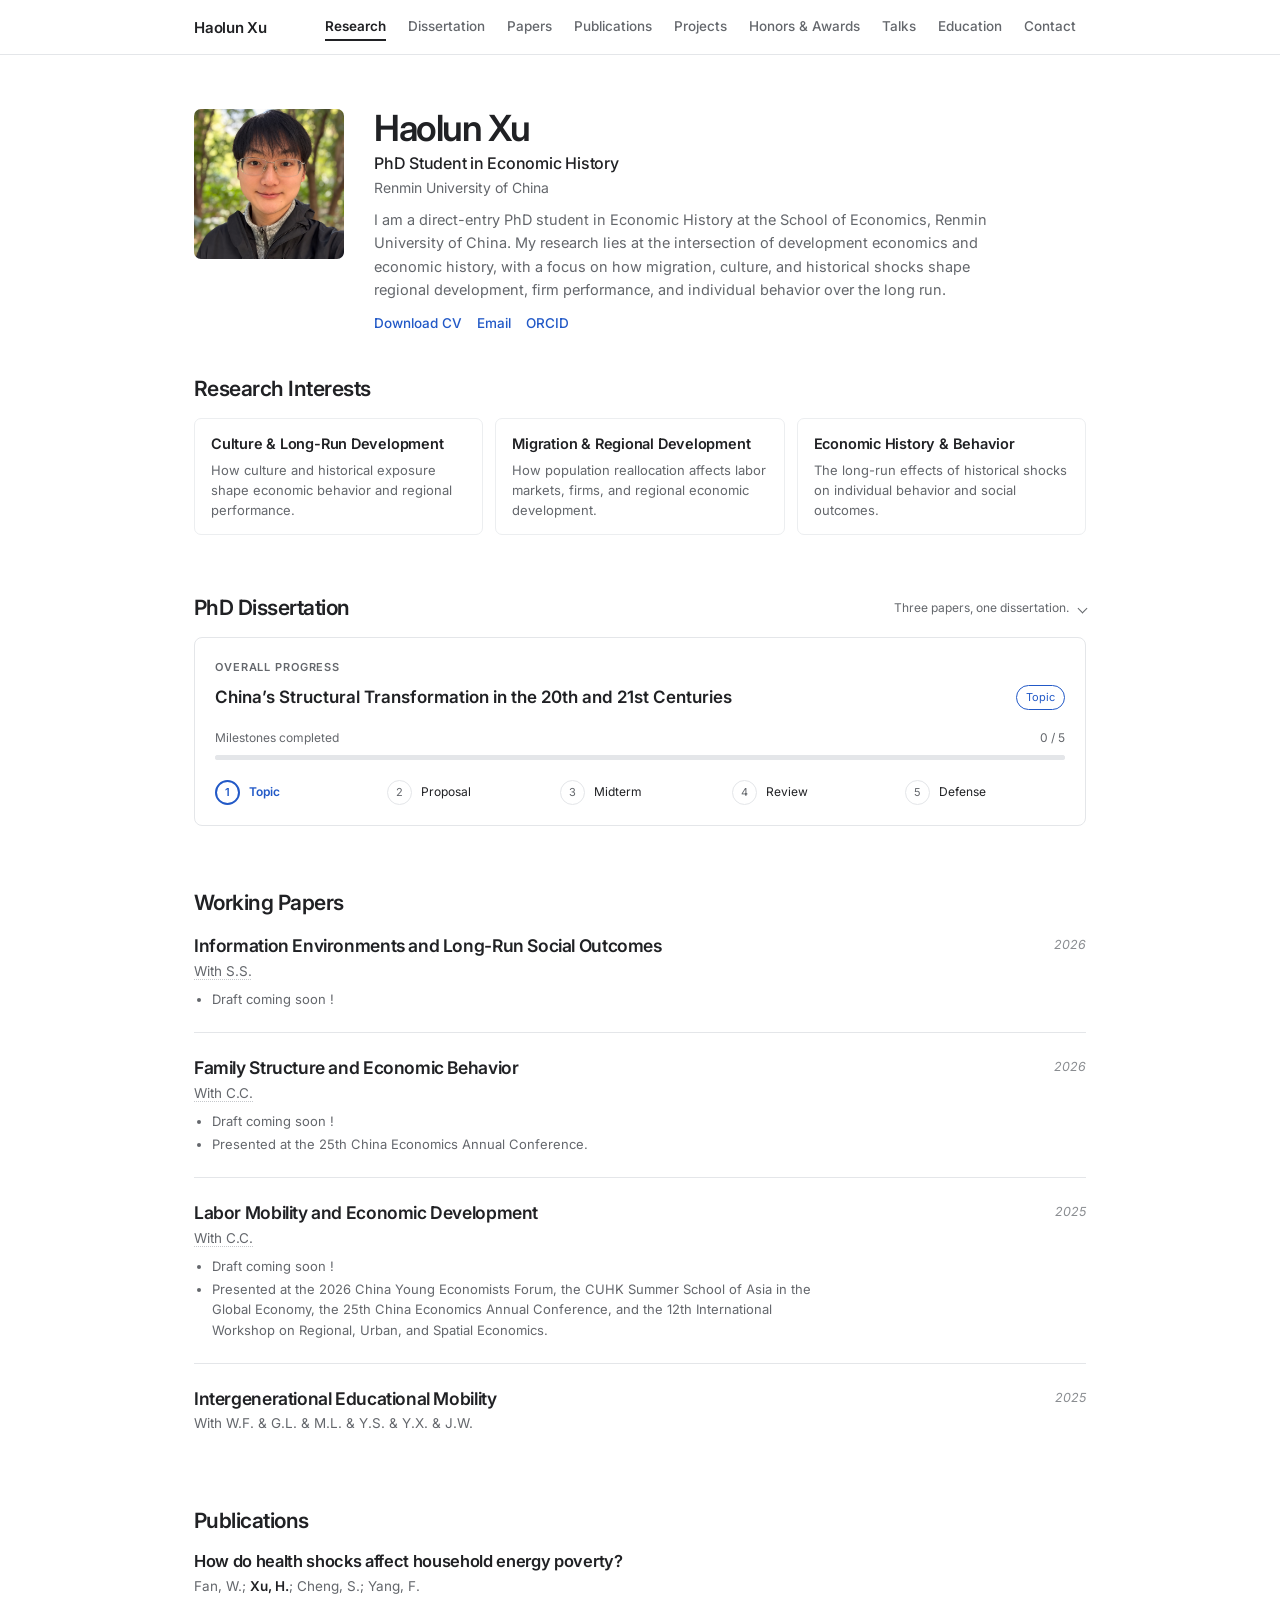
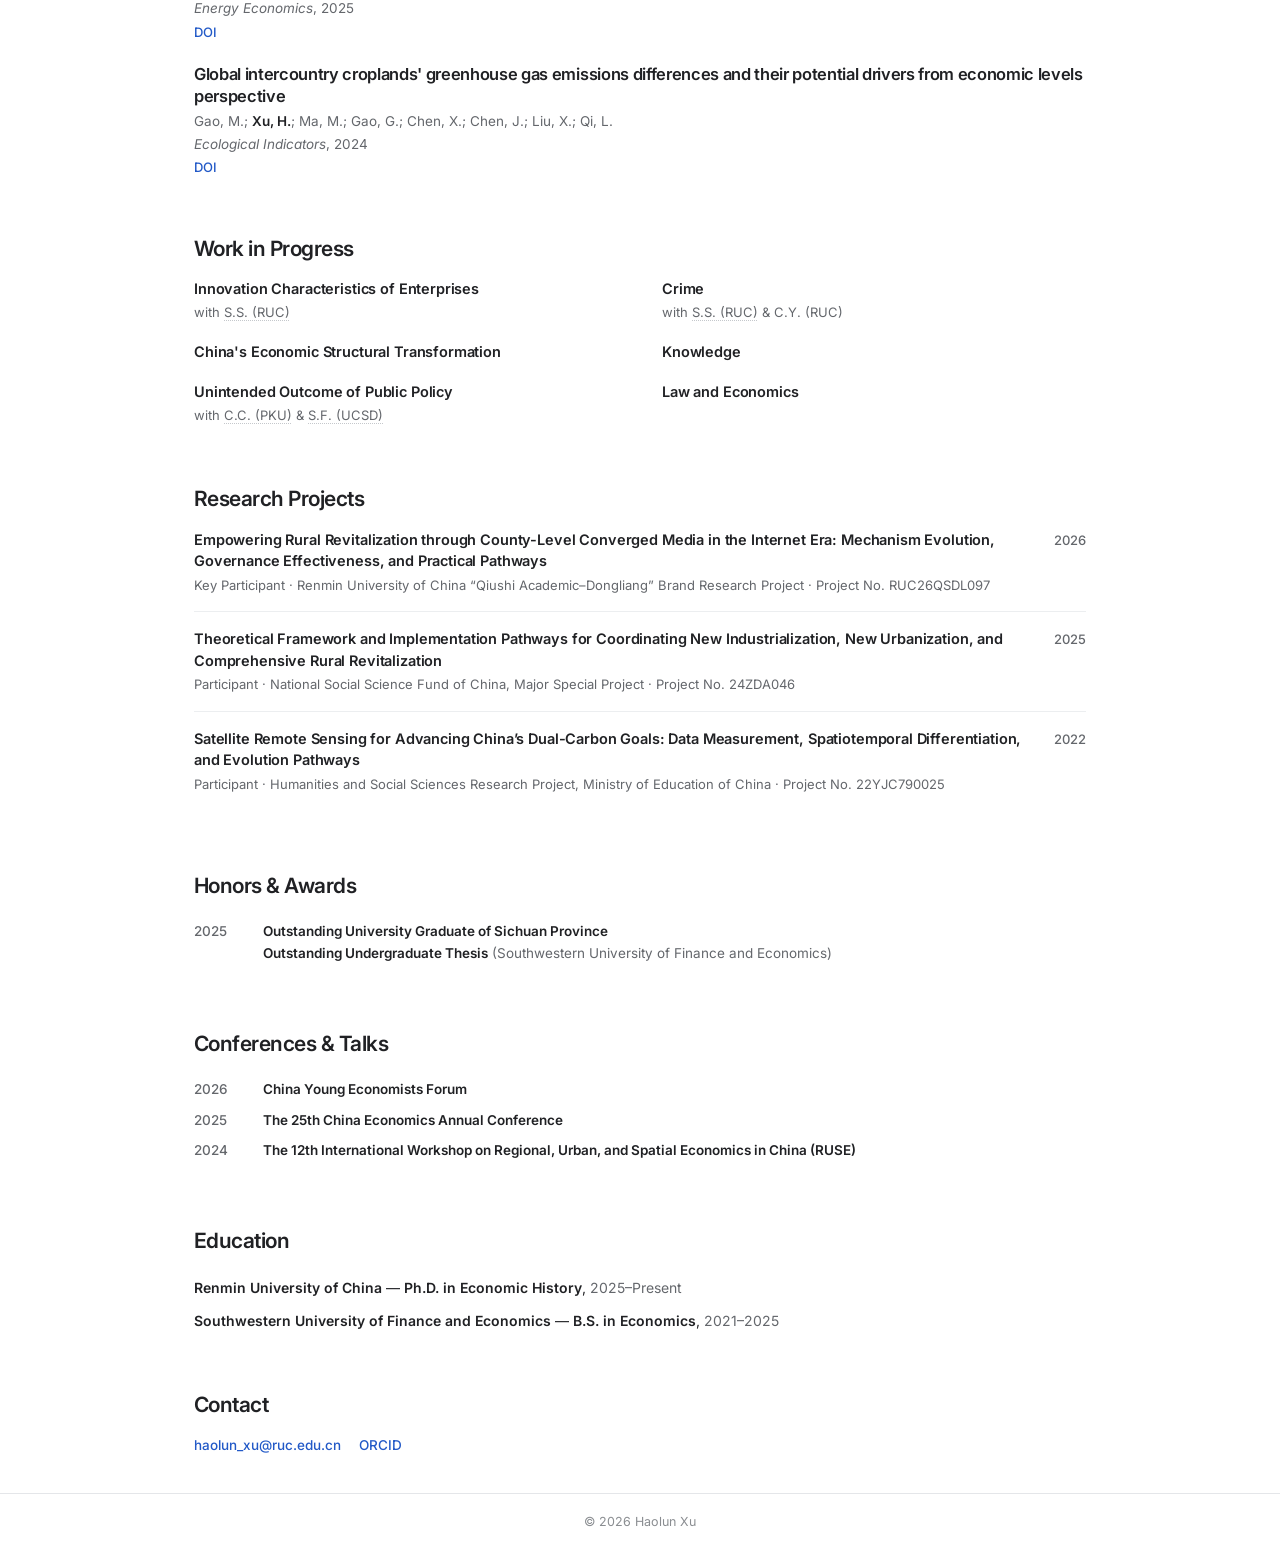
==== commit 4d6ee9f7: "Add files via upload" ====
--- a/index.html
+++ b/index.html
@@ -1033,28 +1033,45 @@
     overflow-wrap: anywhere;
   }
 
+  #dissertation .phd-disclosure-summary {
+    display: block;
+    cursor: pointer;
+    list-style: none;
+  }
+
+  #dissertation .phd-disclosure-summary::-webkit-details-marker { display: none; }
+  #dissertation .phd-disclosure-summary::marker { content: ""; }
+  #dissertation .phd-disclosure-summary:focus-visible {
+    outline: 2px solid var(--phd-accent);
+    outline-offset: 6px;
+    border-radius: 6px;
+  }
+
+  #dissertation .phd-disclosure-caption {
+    display: inline-flex;
+    align-items: center;
+    gap: 10px;
+    font-weight: 400;
+  }
+
+  #dissertation .phd-disclosure[open] > .phd-disclosure-summary .phd-chevron {
+    transform: rotate(225deg);
+  }
+
+  #dissertation .phd-disclosure:not([open]) > .phd-papers { display: none; }
+
   #dissertation .phd-papers {
     display: grid;
     gap: 10px;
     margin-top: 14px;
   }
 
-  #dissertation .phd-paper-summary {
+  #dissertation .phd-paper-header {
     display: grid;
-    grid-template-columns: minmax(0, 1fr) auto 12px;
+    grid-template-columns: minmax(0, 1fr) auto;
     align-items: center;
     gap: 12px;
     padding: 16px 18px;
-    cursor: pointer;
-    list-style: none;
-  }
-
-  #dissertation .phd-paper-summary::-webkit-details-marker { display: none; }
-  #dissertation .phd-paper-summary::marker { content: ""; }
-  #dissertation .phd-paper-summary:focus-visible {
-    outline: 2px solid var(--phd-accent);
-    outline-offset: 3px;
-    border-radius: 6px;
   }
 
   #dissertation .phd-paper-heading { min-width: 0; }
@@ -1085,7 +1102,6 @@
     transition: transform .15s ease;
   }
 
-  #dissertation .phd-paper[open] .phd-chevron { transform: rotate(225deg); }
   #dissertation .phd-paper-body {
     margin: 0 18px;
     padding: 0 0 18px;
@@ -1093,8 +1109,8 @@
   }
 
   #dissertation .phd-paper-body .phd-stages {
-    grid-template-columns: repeat(2, minmax(0, 1fr));
-    gap: 16px 24px;
+    grid-template-columns: repeat(5, minmax(0, 1fr));
+    gap: 14px 12px;
   }
 
   #dissertation .phd-link {
@@ -1108,22 +1124,26 @@
   #dissertation .phd-link:hover { text-decoration: underline; }
   #dissertation .phd-update { margin: 14px 0 0; }
 
-  @media (max-width: 760px) {
-    #dissertation .phd-stages { grid-template-columns: repeat(3, minmax(0, 1fr)); }
-  }
-
   @media (max-width: 480px) {
     #dissertation .phd-card { padding: 16px; }
-    #dissertation .phd-stages { grid-template-columns: repeat(2, minmax(0, 1fr)); }
-    #dissertation .phd-paper-summary {
-      grid-template-columns: minmax(0, 1fr) 12px;
+    #dissertation .phd-stages,
+    #dissertation .phd-paper-body .phd-stages {
+      grid-template-columns: repeat(5, minmax(0, 1fr));
+      gap: 10px 5px;
+    }
+    #dissertation .phd-stage {
+      display: block;
+      text-align: center;
+    }
+    #dissertation .phd-stage-label { font-size: 10.5px; }
+    #dissertation .phd-stage-marker { margin-bottom: 3px; }
+    #dissertation .phd-paper-header {
+      grid-template-columns: minmax(0, 1fr);
       gap: 8px 12px;
       padding: 14px;
     }
-    #dissertation .phd-paper-summary > .phd-status { justify-self: start; }
-    #dissertation .phd-chevron { grid-column: 2; grid-row: 1 / 3; }
+    #dissertation .phd-paper-header > .phd-status { justify-self: start; }
     #dissertation .phd-paper-body { margin: 0 14px; }
-    #dissertation .phd-paper-body .phd-stages { grid-template-columns: 1fr; }
   }
 
   @media (prefers-reduced-motion: reduce) {
@@ -3168,29 +3188,19 @@
   "use strict";
 
   const OVERALL_STAGES = [
-    ["topic", "Topic selection", "Define the dissertation theme and central research questions."],
-    ["proposal", "Proposal preparation", "Develop the research framework and a three-paper plan."],
-    ["proposal_defense", "Proposal defense", "Present the proposal and incorporate committee feedback."],
-    ["research", "Three-paper research", "Develop the data, identification, and empirical results."],
-    ["midterm", "Midterm review", "Review research progress and refine the completion plan."],
-    ["integration", "Dissertation integration", "Integrate the three papers, introduction, and conclusion."],
-    ["pre_defense", "Pre-defense", "Present the full dissertation and complete required revisions."],
-    ["external_review", "External review", "Submit the dissertation for review and address comments."],
-    ["defense", "Final defense", "Defend the dissertation before the committee."],
-    ["submission", "Final submission", "Complete final revisions, formatting, and submission."]
+    ["topic", "Topic", "Define the dissertation theme and research questions."],
+    ["proposal", "Proposal", "Prepare and defend the dissertation proposal."],
+    ["midterm", "Midterm", "Develop the three papers and complete the midterm review."],
+    ["review", "Review", "Integrate the dissertation, complete pre-defense and external review."],
+    ["defense", "Defense", "Complete the final defense, revisions, and submission."]
   ];
 
   const PAPER_STAGES = [
-    ["topic", "Topic & question", "Define the research question, hypotheses, and contribution."],
-    ["literature", "Literature & framework", "Review related work and develop the conceptual framework."],
-    ["data", "Data construction", "Collect, clean, match, and validate the data and variables."],
-    ["design", "Identification & design", "Develop the identification strategy and empirical specification."],
-    ["empirical", "Empirical analysis", "Estimate baseline effects and assess the main findings."],
-    ["robustness", "Robustness & validation", "Check alternative measures, specifications, and assumptions."],
-    ["extensions", "Mechanisms & extensions", "Examine mechanisms, heterogeneity, and further implications."],
-    ["writing", "Manuscript writing", "Prepare a complete draft, tables, figures, and appendix."],
-    ["revision", "Feedback & revisions", "Incorporate feedback and refine the analysis and exposition."],
-    ["complete", "Final manuscript", "Complete proofreading, references, and the final manuscript."]
+    ["topic", "Topic", "Define the research question and contribution."],
+    ["data", "Data", "Collect, clean, match, and validate the data."],
+    ["analysis", "Analysis", "Complete empirical analysis, robustness, and mechanisms."],
+    ["writing", "Writing / revision", "Write the manuscript and incorporate feedback."],
+    ["complete", "Complete", "Finalize the manuscript, tables, figures, and references."]
   ];
 
   const text = value => String(value ?? "").trim();
@@ -3219,26 +3229,13 @@
     );
 
     /*
-     * 在这里修改主题、三篇论文的标题及进度。
-     *
-     * progress 使用上方阶段的 id：
-     *   "done"    = 已完成
-     *   "current" = 正在进行，可同时有多个阶段
-     *   "pending" = 尚未开始
-     *
-     * {} 表示尚未更新实际进度。
-     * 填写任一阶段后，其余未填写阶段显示 Pending；
-     * 不会自动把当前阶段之前的阶段标记为已完成。
-     *
-     * 示例：
-     * progress: {
-     *   topic: "done",
-     *   literature: "done",
-     *   data: "current",
-     *   design: "current"
-     * }
-     *
-     * 总进度独立记录，不使用三篇论文的平均值代替。
+     * 在 CONFIG 中修改主题、论文标题及进度。
+     * 总进度：topic → proposal → midterm → review → defense。
+     * 单篇论文：topic → data → analysis → writing → complete。
+     * writing 包含写作与修改。
+     * 状态：done = 已完成；current = 正在进行；pending = 尚未开始。
+     * {} 表示待更新，不会推断尚未填写的实际进度。
+     * 第一篇已设为 Topic 完成、Data 进行中。
      */
     const CONFIG = {
       topic: existing.topic || existing.title || "Dissertation topic to be confirmed",
@@ -3253,7 +3250,13 @@
         {
           title: savedPaper(0).title || "",
           summary: savedPaper(0).summary || "",
-          progress: savedPaper(0).progress || {},
+          progress: {
+            topic: "done",
+            data: "current",
+            analysis: "pending",
+            writing: "pending",
+            complete: "pending"
+          },
           updated: savedPaper(0).updated || "",
           note: savedPaper(0).note || "",
           link: savedPaper(0).link || ""
@@ -3344,15 +3347,13 @@
         const row = element("li", "phd-stage");
         row.dataset.state = item.state;
         row.title = item.description;
+        row.setAttribute("aria-label", item.label + ": " + states[item.state]);
         if (item.state === "current") row.setAttribute("aria-current", "step");
 
         const marker = element("span", "phd-stage-marker", item.state === "done" ? "✓" : index + 1);
         marker.setAttribute("aria-hidden", "true");
         const copy = element("span");
-        copy.append(
-          element("span", "phd-stage-label", item.label),
-          element("span", "phd-stage-state", states[item.state])
-        );
+        copy.append(element("span", "phd-stage-label", item.label));
         if (detailed) copy.append(element("span", "phd-stage-detail", item.description));
         row.append(marker, copy);
         list.append(row);
@@ -3380,11 +3381,19 @@
     }
 
     const root = element("div", "phd-tracker");
+    const disclosure = element("details", "phd-disclosure");
+    disclosure.id = "dissertationDisclosure";
+    const totalSummary = element("summary", "phd-disclosure-summary");
+    totalSummary.title = "Show or hide the three papers";
     const heading = element("div", "phd-heading");
     const h2 = element("h2", "", "PhD Dissertation");
     h2.id = "dissertationHeading";
-    heading.append(h2, element("span", "phd-caption", "Three papers, one dissertation."));
-    root.append(heading);
+    const caption = element("span", "phd-caption phd-disclosure-caption", "Three papers, one dissertation.");
+    const disclosureChevron = element("span", "phd-chevron");
+    disclosureChevron.setAttribute("aria-hidden", "true");
+    caption.append(disclosureChevron);
+    heading.append(h2, caption);
+    totalSummary.append(heading);
 
     const overall = model(OVERALL_STAGES, CONFIG.overall.progress);
     const overallCard = element("div", "phd-card");
@@ -3396,30 +3405,30 @@
     if (text(CONFIG.summary)) overallCard.append(element("p", "phd-description", CONFIG.summary));
     overallCard.append(progressBar(overall, "Dissertation"), stageList(overall, false));
     appendFooter(overallCard, CONFIG.overall, "Read dissertation ↗");
-    root.append(overallCard);
+    totalSummary.append(overallCard);
 
     const papers = element("div", "phd-papers");
     CONFIG.papers.forEach((paper, index) => {
       const progress = model(PAPER_STAGES, paper.progress);
-      const details = element("details", "phd-paper");
-      const summary = element("summary", "phd-paper-summary");
+      const card = element("article", "phd-paper");
+      card.setAttribute("aria-label", "Paper " + (index + 1));
+      const paperHeader = element("div", "phd-paper-header");
       const title = element("span", "phd-paper-heading");
       title.append(
         element("span", "phd-paper-number", "Paper " + (index + 1)),
         element("span", "phd-paper-title", paper.title || "Title to be confirmed")
       );
-      const chevron = element("span", "phd-chevron");
-      chevron.setAttribute("aria-hidden", "true");
-      summary.append(title, badge(progress), chevron);
+      paperHeader.append(title, badge(progress));
 
       const body = element("div", "phd-paper-body");
       if (text(paper.summary)) body.append(element("p", "phd-description", paper.summary));
-      body.append(progressBar(progress, "Paper " + (index + 1)), stageList(progress, true));
+      body.append(progressBar(progress, "Paper " + (index + 1)), stageList(progress, false));
       appendFooter(body, paper, "Read paper ↗");
-      details.append(summary, body);
-      papers.append(details);
+      card.append(paperHeader, body);
+      papers.append(card);
     });
-    root.append(papers);
+    disclosure.append(totalSummary, papers);
+    root.append(disclosure);
 
     section.setAttribute("aria-labelledby", h2.id);
     const container = section.querySelector(".container") || section;
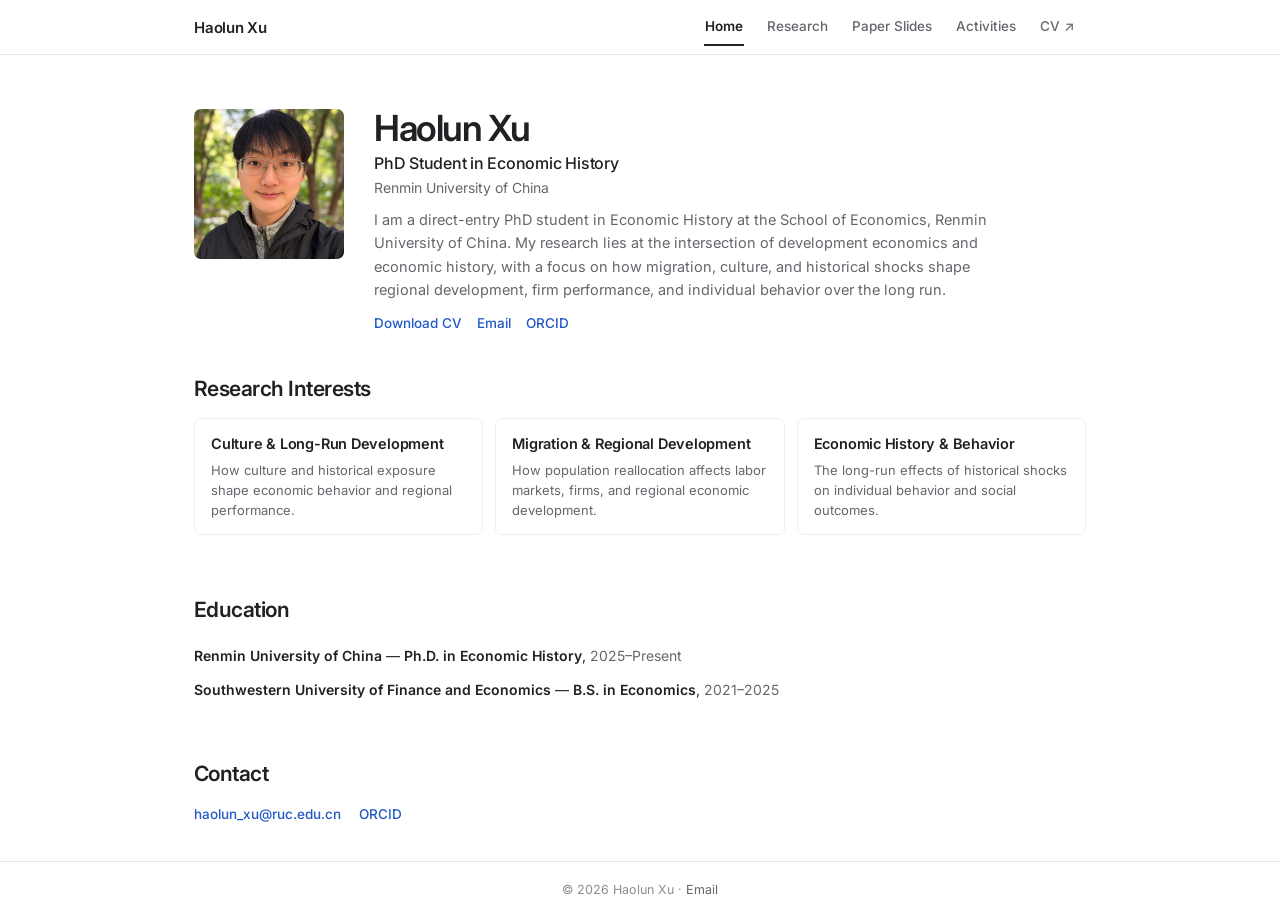
==== commit a141fb81: "Add files via upload" ====
--- a/index.html
+++ b/index.html
@@ -1,9 +1,7 @@
 <!DOCTYPE html>
 <html lang="en">
-
 <head>
-
-  <!-- =========================================================
+<!-- =========================================================
        Basic Metadata
        ========================================================= -->
 
@@ -21,7 +19,7 @@
 
   <meta
     name="description"
-    content="Haolun Xu is a PhD student in Economic History at Renmin University of China. His research spans development economics and economic history, focusing on migration, culture, historical shocks, firms, and regional economic development."
+    content="Haolun Xu is a PhD student in Economic History at Renmin University of China. Research in development economics and economic history, and openly shared paper presentation slides."
   >
 
   <meta
@@ -43,7 +41,6 @@
     name="color-scheme"
     content="light"
   >
-
 
   <!-- =========================================================
        Canonical & Sitemap
@@ -61,7 +58,6 @@
     href="https://www.haolunxu.xyz/sitemap.xml"
   >
 
-
   <!-- =========================================================
        Open Graph
        ========================================================= -->
@@ -78,12 +74,12 @@
 
   <meta
     property="og:title"
-    content="Haolun Xu | Development Economics & Economic History"
+    content="Haolun Xu | Development Economics &amp; Economic History"
   >
 
   <meta
     property="og:description"
-    content="Research on migration, culture, historical shocks, firms, and regional economic development."
+    content="Haolun Xu is a PhD student in Economic History at Renmin University of China. Research in development economics and economic history, and openly shared paper presentation slides."
   >
 
   <meta
@@ -101,7 +97,6 @@
     content="Portrait of Haolun Xu"
   >
 
-
   <!-- =========================================================
        Twitter / X
        ========================================================= -->
@@ -113,12 +108,12 @@
 
   <meta
     name="twitter:title"
-    content="Haolun Xu | Development Economics & Economic History"
+    content="Haolun Xu | Development Economics &amp; Economic History"
   >
 
   <meta
     name="twitter:description"
-    content="Research on migration, culture, historical shocks, firms, and regional economic development."
+    content="Haolun Xu is a PhD student in Economic History at Renmin University of China. Research in development economics and economic history, and openly shared paper presentation slides."
   >
 
   <meta
@@ -126,15 +121,11 @@
     content="https://www.haolunxu.xyz/photo.jpg"
   >
 
-
   <!-- =========================================================
        Page Title
        ========================================================= -->
 
-  <title>
-    Haolun Xu | Development Economics & Economic History
-  </title>
-
+  <title>Haolun Xu | Development Economics &amp; Economic History</title>
 
   <!-- =========================================================
        Favicon
@@ -144,7 +135,6 @@
     rel="icon"
     href="data:image/svg+xml,%3Csvg xmlns='http://www.w3.org/2000/svg' viewBox='0 0 32 32'%3E%3Crect width='32' height='32' rx='6' fill='%231d1d1f'/%3E%3Ctext x='16' y='22' text-anchor='middle' font-family='Arial,sans-serif' font-size='18' font-weight='600' fill='white'%3EH%3C/text%3E%3C/svg%3E"
   >
-
 
   <!-- =========================================================
        Fonts
@@ -166,7 +156,6 @@
     rel="stylesheet"
   >
 
-
   <!-- =========================================================
        Structured Data
 
@@ -178,2048 +167,68 @@
     id="siteStructuredData"
     type="application/ld+json"
   >
-  {
-    "@context": "https://schema.org",
-    "@graph": [
-      {
-        "@type": "Person",
-        "@id": "https://www.haolunxu.xyz/#person",
-        "name": "Haolun Xu",
-        "url": "https://www.haolunxu.xyz/",
-        "image": "https://www.haolunxu.xyz/photo.jpg",
-        "jobTitle": "PhD Student in Economic History",
-        "affiliation": {
-          "@type": "CollegeOrUniversity",
-          "name": "Renmin University of China"
-        },
-        "knowsAbout": [
-          "Development Economics",
-          "Economic History",
-          "Regional Economic Development",
-          "Migration",
-          "Culture",
-          "Historical Shocks",
-          "Firm Productivity",
-          "Innovation"
-        ]
+{
+  "@context": "https://schema.org",
+  "@graph": [
+    {
+      "@type": "Person",
+      "@id": "https://www.haolunxu.xyz/#person",
+      "name": "Haolun Xu",
+      "url": "https://www.haolunxu.xyz/",
+      "image": "https://www.haolunxu.xyz/photo.jpg",
+      "jobTitle": "PhD Student in Economic History",
+      "affiliation": {
+        "@type": "CollegeOrUniversity",
+        "name": "Renmin University of China"
       },
-      {
-        "@type": "WebSite",
-        "@id": "https://www.haolunxu.xyz/#website",
-        "url": "https://www.haolunxu.xyz/",
-        "name": "Haolun Xu",
-        "publisher": {
-          "@id": "https://www.haolunxu.xyz/#person"
-        }
+      "knowsAbout": [
+        "Development Economics",
+        "Economic History",
+        "Regional Economic Development",
+        "Migration",
+        "Culture",
+        "Historical Shocks",
+        "Firm Productivity",
+        "Innovation"
+      ]
+    },
+    {
+      "@type": "WebSite",
+      "@id": "https://www.haolunxu.xyz/#website",
+      "url": "https://www.haolunxu.xyz/",
+      "name": "Haolun Xu",
+      "publisher": {
+        "@id": "https://www.haolunxu.xyz/#person"
+      }
+    },
+    {
+      "@type": "ProfilePage",
+      "@id": "https://www.haolunxu.xyz/#webpage",
+      "url": "https://www.haolunxu.xyz/",
+      "name": "Haolun Xu | Development Economics & Economic History",
+      "isPartOf": {
+        "@id": "https://www.haolunxu.xyz/#website"
       },
-      {
-        "@type": "ProfilePage",
-        "@id": "https://www.haolunxu.xyz/#webpage",
-        "url": "https://www.haolunxu.xyz/",
-        "name": "Haolun Xu | Development Economics & Economic History",
-        "isPartOf": {
-          "@id": "https://www.haolunxu.xyz/#website"
-        },
-        "mainEntity": {
-          "@id": "https://www.haolunxu.xyz/#person"
-        }
+      "mainEntity": {
+        "@id": "https://www.haolunxu.xyz/#person"
       }
-    ]
-  }
-  </script>
-
+    }
+  ]
+}
+</script>
 
   <!-- =========================================================
        Styles
        ========================================================= -->
 
-  <style>
-
-    /* =========================================================
-       Variables
-       ========================================================= */
-
-    :root {
-
-      --bg: #ffffff;
-
-      --text: #202124;
-      --muted: #64676c;
-      --subtle: #8a8d91;
-
-      --border: #e4e6e9;
-      --border-soft: #eceef0;
-
-      --accent: #2259c7;
-      --accent-hover: #17479f;
-
-      --surface: #ffffff;
-      --surface-hover: #fafafa;
-
-      --max-w: 940px;
-      --nav-h: 54px;
-
-    }
-
-
-    /* =========================================================
-       Reset
-       ========================================================= */
-
-    *,
-    *::before,
-    *::after {
-
-      box-sizing: border-box;
-      margin: 0;
-      padding: 0;
-
-    }
-
-
-    html {
-
-      scroll-behavior: smooth;
-
-      -webkit-font-smoothing: antialiased;
-      -moz-osx-font-smoothing: grayscale;
-
-    }
-
-
-    body {
-
-      min-width: 320px;
-
-      font-family:
-        "Inter",
-        -apple-system,
-        BlinkMacSystemFont,
-        "Segoe UI",
-        "Helvetica Neue",
-        Arial,
-        sans-serif;
-
-      font-size: 15px;
-      line-height: 1.65;
-
-      color: var(--text);
-      background: var(--bg);
-
-      text-rendering: optimizeLegibility;
-
-    }
-
-
-    img {
-      max-width: 100%;
-    }
-
-
-    button,
-    input,
-    textarea,
-    select {
-      font: inherit;
-    }
-
-
-    a {
-      color: inherit;
-    }
-
-
-    h1,
-    h2,
-    h3,
-    p {
-      margin: 0;
-    }
-
-
-    ::selection {
-      background: rgba(37, 99, 235, .14);
-    }
-
-
-    /* =========================================================
-       Accessibility
-       ========================================================= */
-
-    .skip-link {
-
-      position: fixed;
-
-      top: 8px;
-      left: 8px;
-
-      z-index: 999;
-
-      padding: 8px 12px;
-
-      font-size: 13px;
-      font-weight: 600;
-
-      color: #ffffff;
-      background: var(--text);
-
-      border-radius: 5px;
-
-      transform: translateY(-150%);
-
-      transition: transform .15s ease;
-
-    }
-
-
-    .skip-link:focus {
-      transform: translateY(0);
-    }
-
-
-    a:focus-visible,
-    button:focus-visible {
-
-      outline: 2px solid var(--accent);
-
-      outline-offset: 3px;
-
-      border-radius: 3px;
-
-    }
-
-
-    /* =========================================================
-       Layout
-       ========================================================= */
-
-    .container {
-
-      width: 100%;
-      max-width: var(--max-w);
-
-      margin: 0 auto;
-
-      padding-left: 24px;
-      padding-right: 24px;
-
-    }
-
-
-    section[id] {
-      scroll-margin-top: 76px;
-    }
-
-
-    section {
-      padding-top: 30px;
-      padding-bottom: 30px;
-    }
-
-
-    h2 {
-
-      margin-bottom: 16px;
-
-      font-size: 21px;
-      line-height: 1.25;
-
-      font-weight: 600;
-
-      letter-spacing: -.025em;
-
-      color: var(--text);
-
-    }
-
-
-    /* =========================================================
-       Navigation
-       ========================================================= */
-
-    nav {
-
-      position: sticky;
-
-      top: 0;
-
-      z-index: 100;
-
-      background: rgba(255, 255, 255, .96);
-
-      border-bottom: 1px solid var(--border);
-
-      -webkit-backdrop-filter: blur(8px);
-      backdrop-filter: blur(8px);
-
-    }
-
-
-    .nav-inner {
-
-      height: var(--nav-h);
-
-      display: flex;
-
-      align-items: center;
-      justify-content: space-between;
-
-      gap: 20px;
-
-    }
-
-
-    .nav-name {
-
-      flex: 0 0 auto;
-
-      font-size: 15px;
-      line-height: 1;
-
-      font-weight: 600;
-
-      letter-spacing: -.015em;
-
-      color: var(--text);
-
-      text-decoration: none;
-
-    }
-
-
-    .nav-links {
-
-      min-width: 0;
-
-      display: flex;
-
-      align-items: center;
-
-      gap: 2px;
-
-      list-style: none;
-
-      overflow-x: auto;
-
-      scrollbar-width: none;
-
-      -webkit-overflow-scrolling: touch;
-
-    }
-
-
-    .nav-links::-webkit-scrollbar {
-      display: none;
-    }
-
-
-    .nav-links a {
-
-      position: relative;
-
-      display: block;
-
-      padding: 7px 10px;
-
-      font-size: 13.5px;
-      line-height: 1;
-
-      font-weight: 500;
-
-      color: var(--muted);
-
-      text-decoration: none;
-
-      white-space: nowrap;
-
-      transition: color .15s ease;
-
-    }
-
-
-    .nav-links a:hover {
-      color: var(--text);
-    }
-
-
-    .nav-links a::after {
-
-      content: "";
-
-      position: absolute;
-
-      left: 10px;
-      right: 10px;
-      bottom: 0;
-
-      height: 1.5px;
-
-      background: var(--text);
-
-      transform: scaleX(0);
-      transform-origin: center;
-
-      transition: transform .15s ease;
-
-    }
-
-
-    .nav-links a.active-nav {
-
-      color: var(--text);
-
-      font-weight: 600;
-
-    }
-
-
-    .nav-links a.active-nav::after {
-      transform: scaleX(1);
-    }
-
-
-    /* =========================================================
-       Hero
-       ========================================================= */
-
-    #hero {
-
-      padding-top: 54px;
-      padding-bottom: 28px;
-
-    }
-
-
-    .hero-inner {
-
-      display: flex;
-
-      align-items: flex-start;
-
-      gap: 30px;
-
-    }
-
-
-    .hero-photo {
-
-      flex: 0 0 auto;
-
-      width: 150px;
-      height: 150px;
-
-    }
-
-
-    .hero-avatar {
-
-      display: block;
-
-      width: 150px;
-      height: 150px;
-
-      object-fit: cover;
-
-      border-radius: 7px;
-
-      background: #f1f2f3;
-
-    }
-
-
-    .hero-text {
-
-      flex: 1;
-
-      min-width: 0;
-
-    }
-
-
-    .hero-name {
-
-      margin-bottom: 3px;
-
-      font-size: 36px;
-      line-height: 1.08;
-
-      font-weight: 600;
-
-      letter-spacing: -.04em;
-
-      color: var(--text);
-
-    }
-
-
-    .hero-title {
-
-      margin-bottom: 1px;
-
-      font-size: 16px;
-      line-height: 1.5;
-
-      font-weight: 500;
-
-      letter-spacing: -.015em;
-
-      color: var(--text);
-
-    }
-
-
-    .hero-affiliation {
-
-      margin-bottom: 9px;
-
-      font-size: 14px;
-
-      color: var(--muted);
-
-    }
-
-
-    .hero-bio {
-
-      max-width: 72ch;
-
-      font-size: 14.5px;
-      line-height: 1.62;
-
-      color: var(--muted);
-
-    }
-
-
-    .hero-links {
-
-      display: flex;
-
-      align-items: center;
-
-      flex-wrap: wrap;
-
-      gap: 15px;
-
-      margin-top: 10px;
-
-    }
-
-
-    .hero-links a {
-
-      font-size: 13.5px;
-
-      font-weight: 500;
-
-      color: var(--accent);
-
-      text-decoration: none;
-
-    }
-
-
-    .hero-links a:hover {
-
-      color: var(--accent-hover);
-
-      text-decoration: underline;
-
-      text-underline-offset: 3px;
-
-    }
-
-
-    /* =========================================================
-       Author Links
-       ========================================================= */
-
-    .author-link {
-
-      color: inherit;
-
-      text-decoration-line: underline;
-      text-decoration-style: dotted;
-      text-decoration-thickness: 1px;
-      text-decoration-color: #c5c8cc;
-
-      text-underline-offset: 3px;
-
-      transition:
-        color .15s ease,
-        text-decoration-color .15s ease;
-
-    }
-
-
-    .author-link:hover {
-
-      color: var(--accent);
-
-      text-decoration-color: var(--accent);
-
-    }
-
-
-    .author-self {
-
-      font-weight: 600;
-
-      color: var(--text);
-
-    }
-
-
-    /* =========================================================
-       Research Interests
-       ========================================================= */
-
-    #research {
-
-      padding-top: 14px;
-      padding-bottom: 30px;
-
-    }
-
-
-    .research-grid {
-
-      display: grid;
-
-      grid-template-columns:
-        repeat(3, minmax(0, 1fr));
-
-      gap: 12px;
-
-    }
-
-
-    .research-card {
-
-      min-width: 0;
-
-      padding: 15px 16px 14px;
-
-      border: 1px solid var(--border-soft);
-
-      border-radius: 7px;
-
-      background: var(--surface);
-
-      transition:
-        border-color .15s ease,
-        background .15s ease;
-
-    }
-
-
-    .research-card:hover {
-
-      border-color: #d8dade;
-
-      background: var(--surface-hover);
-
-    }
-
-
-    .research-card-title {
-
-      font-size: 14.5px;
-      line-height: 1.4;
-
-      font-weight: 600;
-
-      letter-spacing: -.015em;
-
-      color: var(--text);
-
-    }
-
-
-    .research-card-desc {
-
-      margin-top: 5px;
-
-      font-size: 13px;
-      line-height: 1.55;
-
-      color: var(--muted);
-
-    }
-
-
-    /* =========================================================
-       PhD Dissertation
-       ========================================================= */
-
-  #dissertation .phd-tracker {
-    --phd-accent: var(--accent, #2259c7);
-    --phd-text: var(--text, #202938);
-    --phd-muted: var(--muted, #667085);
-    --phd-border: var(--border, #e3e7ee);
-    color: var(--phd-text);
-  }
-
-  #dissertation .phd-heading,
-  #dissertation .phd-card-heading,
-  #dissertation .phd-progress-label {
-    display: flex;
-    align-items: center;
-    justify-content: space-between;
-    flex-wrap: wrap;
-    gap: 8px 16px;
-  }
-
-  #dissertation .phd-heading { margin-bottom: 16px; }
-  #dissertation .phd-heading h2 { margin: 0; }
-  #dissertation .phd-caption,
-  #dissertation .phd-progress-label,
-  #dissertation .phd-update {
-    color: var(--phd-muted);
-    font-size: 12px;
-  }
-
-  #dissertation .phd-card,
-  #dissertation .phd-paper {
-    border: 1px solid var(--phd-border);
-    border-radius: 8px;
-    background: var(--surface, #fff);
-  }
-
-  #dissertation .phd-card { padding: 20px; }
-  #dissertation .phd-eyebrow {
-    margin: 0 0 8px;
-    color: var(--phd-muted);
-    font-size: 11px;
-    font-weight: 600;
-    letter-spacing: .08em;
-    text-transform: uppercase;
-  }
-
-  #dissertation .phd-title {
-    margin: 0;
-    font-size: 17px;
-    font-weight: 600;
-    line-height: 1.5;
-    overflow-wrap: anywhere;
-  }
-
-  #dissertation .phd-description {
-    margin: 10px 0 0;
-    color: var(--phd-muted);
-    font-size: 13px;
-    line-height: 1.65;
-    white-space: pre-line;
-    overflow-wrap: anywhere;
-  }
-
-  #dissertation .phd-status {
-    display: inline-block;
-    max-width: 100%;
-    padding: 3px 9px;
-    border: 1px solid var(--phd-border);
-    border-radius: 999px;
-    color: var(--phd-muted);
-    font-size: 11px;
-    line-height: 1.5;
-    overflow-wrap: anywhere;
-  }
-
-  #dissertation .phd-status[data-state="current"] {
-    border-color: var(--phd-accent);
-    color: var(--phd-accent);
-  }
-
-  #dissertation .phd-status[data-state="done"] {
-    border-color: #b6d8c5;
-    color: #26704c;
-    background: #f0f8f3;
-  }
-
-  #dissertation .phd-progress { margin-top: 18px; }
-  #dissertation .phd-progress-label { margin-bottom: 7px; }
-
-  #dissertation progress.phd-meter {
-    display: block;
-    appearance: none;
-    -webkit-appearance: none;
-    width: 100%;
-    height: 5px;
-    overflow: hidden;
-    border: 0;
-    border-radius: 99px;
-    color: var(--phd-accent);
-    background: var(--phd-border);
-    accent-color: var(--phd-accent);
-  }
-
-  #dissertation .phd-meter::-webkit-progress-bar {
-    background: var(--phd-border);
-    border-radius: 99px;
-  }
-
-  #dissertation .phd-meter::-webkit-progress-value {
-    background: var(--phd-accent);
-    border-radius: 99px;
-  }
-
-  #dissertation .phd-meter::-moz-progress-bar {
-    background: var(--phd-accent);
-    border-radius: 99px;
-  }
-
-  #dissertation .phd-stages {
-    display: grid;
-    grid-template-columns: repeat(5, minmax(0, 1fr));
-    gap: 14px 12px;
-    margin: 20px 0 0;
-    padding: 0;
-    list-style: none;
-  }
-
-  #dissertation .phd-stage {
-    display: flex;
-    align-items: flex-start;
-    gap: 9px;
-    min-width: 0;
-  }
-
-  #dissertation .phd-stage-marker {
-    display: inline-flex;
-    flex: 0 0 25px;
-    align-items: center;
-    justify-content: center;
-    width: 25px;
-    height: 25px;
-    border: 1px solid var(--phd-border);
-    border-radius: 50%;
-    color: var(--phd-muted);
-    font-size: 11px;
-    background: var(--surface, #fff);
-  }
-
-  #dissertation .phd-stage[data-state="done"] .phd-stage-marker {
-    color: #fff;
-    border-color: var(--phd-accent);
-    background: var(--phd-accent);
-  }
-
-  #dissertation .phd-stage[data-state="current"] .phd-stage-marker {
-    border: 2px solid var(--phd-accent);
-    color: var(--phd-accent);
-    font-weight: 600;
-  }
-
-  #dissertation .phd-stage-label {
-    display: block;
-    padding-top: 3px;
-    font-size: 12px;
-    line-height: 1.45;
-    overflow-wrap: anywhere;
-  }
-
-  #dissertation .phd-stage[data-state="current"] .phd-stage-label {
-    color: var(--phd-accent);
-    font-weight: 600;
-  }
-
-  #dissertation .phd-stage-state,
-  #dissertation .phd-stage-detail {
-    display: block;
-    margin-top: 3px;
-    color: var(--phd-muted);
-    font-size: 10.5px;
-    line-height: 1.5;
-    overflow-wrap: anywhere;
-  }
-
-  #dissertation .phd-disclosure-summary {
-    display: block;
-    cursor: pointer;
-    list-style: none;
-  }
-
-  #dissertation .phd-disclosure-summary::-webkit-details-marker { display: none; }
-  #dissertation .phd-disclosure-summary::marker { content: ""; }
-  #dissertation .phd-disclosure-summary:focus-visible {
-    outline: 2px solid var(--phd-accent);
-    outline-offset: 6px;
-    border-radius: 6px;
-  }
-
-  #dissertation .phd-disclosure-caption {
-    display: inline-flex;
-    align-items: center;
-    gap: 10px;
-    font-weight: 400;
-  }
-
-  #dissertation .phd-disclosure[open] > .phd-disclosure-summary .phd-chevron {
-    transform: rotate(225deg);
-  }
-
-  #dissertation .phd-disclosure:not([open]) > .phd-papers { display: none; }
-
-  #dissertation .phd-papers {
-    display: grid;
-    gap: 10px;
-    margin-top: 14px;
-  }
-
-  #dissertation .phd-paper-header {
-    display: grid;
-    grid-template-columns: minmax(0, 1fr) auto;
-    align-items: center;
-    gap: 12px;
-    padding: 16px 18px;
-  }
-
-  #dissertation .phd-paper-heading { min-width: 0; }
-  #dissertation .phd-paper-number {
-    display: block;
-    margin-bottom: 3px;
-    color: var(--phd-muted);
-    font-size: 10px;
-    font-weight: 600;
-    letter-spacing: .08em;
-    text-transform: uppercase;
-  }
-
-  #dissertation .phd-paper-title {
-    display: block;
-    font-size: 14px;
-    font-weight: 600;
-    line-height: 1.5;
-    overflow-wrap: anywhere;
-  }
-
-  #dissertation .phd-chevron {
-    width: 7px;
-    height: 7px;
-    border-right: 1.5px solid var(--phd-muted);
-    border-bottom: 1.5px solid var(--phd-muted);
-    transform: rotate(45deg);
-    transition: transform .15s ease;
-  }
-
-  #dissertation .phd-paper-body {
-    margin: 0 18px;
-    padding: 0 0 18px;
-    border-top: 1px solid var(--phd-border);
-  }
-
-  #dissertation .phd-paper-body .phd-stages {
-    grid-template-columns: repeat(5, minmax(0, 1fr));
-    gap: 14px 12px;
-  }
-
-  #dissertation .phd-link {
-    display: inline-block;
-    margin-top: 12px;
-    color: var(--phd-accent);
-    font-size: 12px;
-    text-decoration: none;
-  }
-
-  #dissertation .phd-link:hover { text-decoration: underline; }
-  #dissertation .phd-update { margin: 14px 0 0; }
-
-  @media (max-width: 480px) {
-    #dissertation .phd-card { padding: 16px; }
-    #dissertation .phd-stages,
-    #dissertation .phd-paper-body .phd-stages {
-      grid-template-columns: repeat(5, minmax(0, 1fr));
-      gap: 10px 5px;
-    }
-    #dissertation .phd-stage {
-      display: block;
-      text-align: center;
-    }
-    #dissertation .phd-stage-label { font-size: 10.5px; }
-    #dissertation .phd-stage-marker { margin-bottom: 3px; }
-    #dissertation .phd-paper-header {
-      grid-template-columns: minmax(0, 1fr);
-      gap: 8px 12px;
-      padding: 14px;
-    }
-    #dissertation .phd-paper-header > .phd-status { justify-self: start; }
-    #dissertation .phd-paper-body { margin: 0 14px; }
-  }
-
-  @media (prefers-reduced-motion: reduce) {
-    #dissertation .phd-chevron { transition: none; }
-  }
-
-    /* =========================================================
-       Working Papers
-       ========================================================= */
-
-    #working-papers {
-
-      padding-top: 34px;
-      padding-bottom: 38px;
-
-    }
-
-
-    #working-papers h2 {
-      margin-bottom: 18px;
-    }
-
-
-    .wp-item {
-      position: relative;
-    }
-
-
-    .wp-item + .wp-item {
-
-      margin-top: 23px;
-
-      padding-top: 23px;
-
-      border-top: 1px solid var(--border);
-
-    }
-
-
-    .wp-header {
-
-      display: flex;
-
-      align-items: flex-start;
-      justify-content: space-between;
-
-      gap: 20px;
-
-    }
-
-
-    .wp-main {
-
-      flex: 1;
-
-      min-width: 0;
-
-    }
-
-
-    .wp-title {
-
-      font-size: 17.5px;
-      line-height: 1.35;
-
-      font-weight: 600;
-
-      letter-spacing: -.022em;
-
-      color: var(--text);
-
-    }
-
-
-    .wp-title a {
-
-      color: inherit;
-
-      text-decoration: none;
-
-    }
-
-
-    .wp-title a:hover {
-      color: var(--accent);
-    }
-
-
-    .wp-authors {
-
-      margin-top: 3px;
-
-      font-size: 13.5px;
-      line-height: 1.5;
-
-      color: var(--muted);
-
-    }
-
-
-    .wp-status {
-
-      flex: 0 0 auto;
-
-      padding-top: 2px;
-
-      font-size: 12.5px;
-      line-height: 1.4;
-
-      font-style: italic;
-
-      color: var(--subtle);
-
-      white-space: nowrap;
-
-    }
-
-
-    .wp-links {
-
-      display: flex;
-
-      flex-wrap: wrap;
-
-      gap: 13px;
-
-      margin-top: 8px;
-
-    }
-
-
-    .wp-notes {
-
-      max-width: 78ch;
-
-      margin: 8px 0 0;
-      padding-left: 18px;
-
-      font-size: 13px;
-      line-height: 1.55;
-
-      color: var(--muted);
-
-    }
-
-
-    .wp-note + .wp-note {
-      margin-top: 3px;
-    }
-
-
-    .wp-link,
-    .wp-abstract-toggle {
-
-      font-size: 12.75px;
-      line-height: 1.4;
-
-      font-weight: 500;
-
-      color: var(--accent);
-
-      text-decoration: none;
-
-    }
-
-
-    .wp-link:hover,
-    .wp-abstract-toggle:hover {
-
-      color: var(--accent-hover);
-
-      text-decoration: underline;
-
-      text-underline-offset: 3px;
-
-    }
-
-
-    .wp-abstract-toggle {
-
-      display: inline-block;
-
-      margin-top: 8px;
-
-      padding: 0;
-
-      border: 0;
-
-      background: transparent;
-
-      cursor: pointer;
-
-    }
-
-
-    .wp-abstract {
-
-      max-width: 78ch;
-
-      margin-top: 9px;
-
-      font-size: 13.5px;
-      line-height: 1.65;
-
-      color: var(--muted);
-
-    }
-
-
-    /* =========================================================
-       Publications
-       ========================================================= */
-
-    #publications {
-
-      padding-top: 36px;
-      padding-bottom: 30px;
-
-    }
-
-
-    .pub-item {
-
-      font-size: 14px;
-      line-height: 1.6;
-
-    }
-
-
-    .pub-item + .pub-item {
-      margin-top: 20px;
-    }
-
-
-    .pub-title {
-
-      font-size: 16.5px;
-      line-height: 1.38;
-
-      font-weight: 600;
-
-      letter-spacing: -.02em;
-
-      color: var(--text);
-
-    }
-
-
-    .pub-title a {
-
-      color: inherit;
-
-      text-decoration: none;
-
-    }
-
-
-    .pub-title a:hover {
-      color: var(--accent);
-    }
-
-
-    .pub-authors {
-
-      margin-top: 3px;
-
-      font-size: 13.5px;
-
-      color: var(--muted);
-
-    }
-
-
-    .pub-meta {
-
-      margin-top: 1px;
-
-      font-size: 13.5px;
-
-      color: var(--muted);
-
-    }
-
-
-    .pub-journal {
-      font-style: italic;
-    }
-
-
-    .pub-links {
-
-      margin-top: 2px;
-
-      font-size: 13px;
-
-      color: var(--muted);
-
-    }
-
-
-    .pub-link {
-
-      font-size: 13px;
-
-      font-weight: 500;
-
-      color: var(--accent);
-
-      text-decoration: none;
-
-    }
-
-
-    .pub-link:hover {
-
-      color: var(--accent-hover);
-
-      text-decoration: underline;
-
-      text-underline-offset: 3px;
-
-    }
-
-
-    /* =========================================================
-       Work in Progress
-       ========================================================= */
-
-    #work-in-progress {
-
-      padding-top: 28px;
-      padding-bottom: 32px;
-
-    }
-
-
-    .wip-list {
-
-      display: grid;
-
-      grid-template-columns:
-        repeat(2, minmax(0, 1fr));
-
-      column-gap: 44px;
-      row-gap: 19px;
-
-    }
-
-
-    .wip-item-simple {
-      min-width: 0;
-    }
-
-
-    .wip-item-title {
-
-      font-size: 14.5px;
-      line-height: 1.48;
-
-      font-weight: 600;
-
-      letter-spacing: -.01em;
-
-      color: var(--text);
-
-    }
-
-
-    .wip-item-coauthors {
-
-      margin-top: 3px;
-
-      font-size: 13px;
-      line-height: 1.45;
-
-      color: var(--muted);
-
-    }
-
-
-    /* =========================================================
-       Research Projects
-       ========================================================= */
-
-    #research-projects {
-
-      padding-top: 30px;
-      padding-bottom: 32px;
-
-    }
-
-
-    .project-list {
-
-      display: flex;
-      flex-direction: column;
-
-    }
-
-
-    .project-item {
-
-      padding-top: 16px;
-      padding-bottom: 16px;
-
-      border-top: 1px solid var(--border-soft);
-
-    }
-
-
-    .project-item:first-child {
-      padding-top: 0;
-      border-top: 0;
-    }
-
-
-    .project-heading {
-
-      display: flex;
-      align-items: baseline;
-      justify-content: space-between;
-
-      gap: 18px;
-
-    }
-
-
-    .project-title {
-
-      min-width: 0;
-
-      font-size: 14.5px;
-      line-height: 1.48;
-
-      font-weight: 600;
-
-      letter-spacing: -.01em;
-
-      color: var(--text);
-
-    }
-
-
-    .project-year {
-
-      flex: 0 0 auto;
-
-      font-size: 13px;
-      font-weight: 500;
-
-      color: var(--muted);
-
-    }
-
-
-    .project-meta {
-
-      margin-top: 4px;
-
-      font-size: 13px;
-      line-height: 1.52;
-
-      color: var(--muted);
-
-    }
-
-
-    .project-role {
-      font-weight: 500;
-      color: var(--text);
-    }
-
-
-    /* =========================================================
-       Honors & Awards
-       ========================================================= */
-
-    #honors-awards {
-      padding-top: 30px;
-      padding-bottom: 30px;
-    }
-
-    .honors-row {
-      display: grid;
-      align-items: baseline;
-      grid-template-columns: 54px minmax(0, 1fr);
-      column-gap: 15px;
-      padding-top: 5px;
-      padding-bottom: 5px;
-      font-size: 13.5px;
-      line-height: 1.55;
-    }
-
-    .honors-year {
-      color: var(--muted);
-      font-weight: 500;
-    }
-
-    .honors-content {
-      min-width: 0;
-      margin: 0;
-      line-height: 1.65;
-      overflow-wrap: break-word;
-    }
-
-    .honors-name {
-      font-weight: 600;
-      color: var(--text);
-    }
-
-    .honors-institution {
-      color: var(--muted);
-    }
-
-    .honors-content a {
-      color: var(--accent);
-      text-decoration: none;
-    }
-
-    .honors-content a:hover {
-      text-decoration: underline;
-      text-underline-offset: 3px;
-    }
-
-
-    /* =========================================================
-       Conferences
-       ========================================================= */
-
-    #conferences {
-
-      padding-top: 32px;
-      padding-bottom: 30px;
-
-    }
-
-
-    .conf-list {
-
-      display: flex;
-
-      flex-direction: column;
-
-    }
-
-
-    .conf-item {
-
-      display: grid;
-
-      grid-template-columns:
-        54px minmax(0, 1fr);
-
-      column-gap: 15px;
-
-      padding-top: 5px;
-      padding-bottom: 5px;
-
-      font-size: 13.5px;
-      line-height: 1.55;
-
-    }
-
-
-    .conf-year {
-
-      color: var(--muted);
-
-      font-weight: 500;
-
-    }
-
-
-    .conf-content {
-      min-width: 0;
-    }
-
-
-    .conf-title {
-
-      font-weight: 600;
-
-      color: var(--text);
-
-    }
-
-
-    .conf-detail {
-      color: var(--muted);
-    }
-
-
-    /* =========================================================
-       Education
-       ========================================================= */
-
-    #education {
-
-      padding-top: 32px;
-      padding-bottom: 27px;
-
-    }
-
-
-    .edu-list {
-
-      display: flex;
-
-      flex-direction: column;
-
-    }
-
-
-    .edu-item {
-
-      padding-top: 6px;
-      padding-bottom: 6px;
-
-      font-size: 14px;
-      line-height: 1.55;
-
-    }
-
-
-    .edu-school,
-    .edu-degree {
-
-      font-weight: 600;
-
-      color: var(--text);
-
-    }
-
-
-    .edu-year {
-      color: var(--muted);
-    }
-
-
-    /* =========================================================
-       Contact
-       ========================================================= */
-
-    #contact {
-
-      padding-top: 27px;
-      padding-bottom: 36px;
-
-    }
-
-
-    .contact-links {
-
-      display: flex;
-
-      align-items: center;
-
-      flex-wrap: wrap;
-
-      gap: 8px 18px;
-
-    }
-
-
-    .contact-link {
-
-      font-size: 13.5px;
-
-      font-weight: 500;
-
-      color: var(--accent);
-
-      text-decoration: none;
-
-    }
-
-
-    .contact-link:hover {
-
-      color: var(--accent-hover);
-
-      text-decoration: underline;
-
-      text-underline-offset: 3px;
-
-    }
-
-
-    /* =========================================================
-       Footer
-       ========================================================= */
-
-    footer {
-
-      padding-top: 19px;
-      padding-bottom: 21px;
-
-      border-top: 1px solid var(--border);
-
-    }
-
-
-    .footer-inner {
-
-      font-size: 12.5px;
-      line-height: 1.5;
-
-      color: var(--subtle);
-
-      text-align: center;
-
-    }
-
-
-    /* =========================================================
-       Tablet
-       ========================================================= */
-
-    @media (max-width: 768px) {
-
-      .container {
-
-        padding-left: 18px;
-        padding-right: 18px;
-
-      }
-
-
-      .nav-inner {
-        gap: 12px;
-      }
-
-
-      .nav-links a {
-
-        padding-left: 8px;
-        padding-right: 8px;
-
-        font-size: 12.5px;
-
-      }
-
-
-      .nav-links a::after {
-
-        left: 8px;
-        right: 8px;
-
-      }
-
-
-      #hero {
-        padding-top: 42px;
-      }
-
-
-      .hero-inner {
-        gap: 23px;
-      }
-
-
-      .hero-photo,
-      .hero-avatar {
-
-        width: 128px;
-        height: 128px;
-
-      }
-
-
-      .hero-name {
-        font-size: 31px;
-      }
-
-
-      .research-grid {
-
-        grid-template-columns:
-          repeat(2, minmax(0, 1fr));
-
-      }
-
-
-      .wp-header {
-        gap: 14px;
-      }
-
-    }
-
-
-    /* =========================================================
-       Small Mobile
-       ========================================================= */
-
-    @media (max-width: 560px) {
-
-      .container {
-
-        padding-left: 16px;
-        padding-right: 16px;
-
-      }
-
-
-      section {
-
-        padding-top: 25px;
-        padding-bottom: 25px;
-
-      }
-
-
-      h2 {
-        font-size: 19px;
-      }
-
-
-      .nav-inner {
-        height: 52px;
-      }
-
-
-      .nav-name {
-        font-size: 13px;
-      }
-
-
-      .nav-links a {
-
-        padding: 7px;
-
-        font-size: 11.75px;
-
-      }
-
-
-      .nav-links a::after {
-
-        left: 7px;
-        right: 7px;
-
-      }
-
-
-      #hero {
-
-        padding-top: 34px;
-        padding-bottom: 22px;
-
-      }
-
-
-      .hero-inner {
-
-        flex-direction: column;
-
-        align-items: flex-start;
-
-        gap: 15px;
-
-      }
-
-
-      .hero-photo,
-      .hero-avatar {
-
-        width: 112px;
-        height: 112px;
-
-      }
-
-
-      .hero-name {
-        font-size: 29px;
-      }
-
-
-      .hero-title {
-        font-size: 15px;
-      }
-
-
-      .hero-bio {
-        font-size: 13.75px;
-      }
-
-
-      .hero-links {
-        gap: 12px;
-      }
-
-
-      .research-grid {
-        grid-template-columns: 1fr;
-      }
-
-
-      .wp-header {
-
-        flex-direction: column;
-
-        gap: 1px;
-
-      }
-
-
-      .wp-status {
-        padding-top: 0;
-      }
-
-
-      .wp-title {
-        font-size: 16.5px;
-      }
-
-
-      .wip-list {
-
-        grid-template-columns: 1fr;
-
-        row-gap: 16px;
-
-      }
-
-
-      .conf-item {
-
-        grid-template-columns:
-          43px minmax(0, 1fr);
-
-        column-gap: 10px;
-
-      }
-
-    }
-
-
-    /* =========================================================
-       Reduced Motion
-       ========================================================= */
-
-    @media (prefers-reduced-motion: reduce) {
-
-      html {
-        scroll-behavior: auto;
-      }
-
-
-      *,
-      *::before,
-      *::after {
-
-        scroll-behavior: auto !important;
-
-        animation-duration: .01ms !important;
-        animation-iteration-count: 1 !important;
-
-        transition-duration: .01ms !important;
-
-      }
-
-    }
-
-  </style>
-
+  <link rel="stylesheet" href="site.css?v=20261113">
+  <link rel="stylesheet" href="layout.css?v=20261113">
 </head>
-
-
-<body>
-
-
-  <!-- =========================================================
-       Skip Link
-       ========================================================= -->
-
-  <a
-    class="skip-link"
-    href="#main-content"
-  >
-    Skip to content
-  </a>
-
-
-  <!-- =========================================================
-       Navigation
-       ========================================================= -->
-
-  <nav aria-label="Primary navigation">
-
-    <div class="container nav-inner">
-
-
-      <a
-        href="#hero"
-        class="nav-name"
-        id="navName"
-      >
-        Haolun Xu
-      </a>
-
-
-      <ul class="nav-links">
-
-        <li>
-          <a href="#research">
-            Research
-          </a>
-        </li>
-
-        <li>
-          <a href="#dissertation">
-            Dissertation
-          </a>
-        </li>
-
-        <li>
-          <a href="#working-papers">
-            Papers
-          </a>
-        </li>
-
-        <li>
-          <a href="#publications">
-            Publications
-          </a>
-        </li>
-
-        <li>
-          <a href="#research-projects">
-            Projects
-          </a>
-        </li>
-
-        <li>
-          <a href="#honors-awards">
-            Honors &amp; Awards
-          </a>
-        </li>
-
-        <li>
-          <a href="#conferences">
-            Talks
-          </a>
-        </li>
-
-        <li>
-          <a href="#education">
-            Education
-          </a>
-        </li>
-
-        <li>
-          <a href="#contact">
-            Contact
-          </a>
-        </li>
-
-      </ul>
-
-    </div>
-
-  </nav>
-
-
-  <!-- =========================================================
-       Main
-       ========================================================= -->
-
-  <main id="main-content">
-
-
-    <!-- =======================================================
-         Hero
-         ======================================================= -->
-
-    <section id="hero">
+<body data-page="home">
+  <a class="skip-link" href="#main-content">Skip to content</a>
+  <nav class="primary-nav" aria-label="Primary navigation"><div class="container nav-inner"><a href="./" class="nav-name" id="navName">Haolun Xu</a><ul class="nav-links"><li><a href="./" class="active-nav" aria-current="page">Home</a></li><li><a href="research.html">Research</a></li><li><a href="slides.html">Paper Slides</a></li><li><a href="activities.html">Activities</a></li><li><a href="cv.pdf" data-cv-link target="_blank" rel="noopener noreferrer" aria-label="Open curriculum vitae">CV <span aria-hidden="true">↗</span></a></li></ul></div></nav>
+  <main id="main-content" tabindex="-1">
+<section id="hero">
 
       <div class="container hero-inner">
 
@@ -2281,9 +290,7 @@
           <div class="hero-links">
 
             <a
-              id="cvLink"
-              download="Haolun_Xu_CV.pdf"
-              hidden
+              id="cvLink" href="cv.pdf" download="Haolun_Xu_CV.pdf"
             >
               Download CV
             </a>
@@ -2304,8 +311,7 @@
 
             <!-- ORCID -->
             <a
-              id="orcidLink"
-              hidden
+              id="orcidLink" href="https://orcid.org/my-orcid?orcid=0009-0003-4418-6177" target="_blank" rel="noopener noreferrer"
             >
               ORCID
             </a>
@@ -2318,13 +324,7 @@
       </div>
 
     </section>
-
-
-    <!-- =======================================================
-         Research Interests
-         ======================================================= -->
-
-    <section id="research">
+<section id="research">
 
       <div class="container">
 
@@ -2335,160 +335,14 @@
         <div
           id="researchList"
           class="research-grid"
-        >
-        </div>
+        ><article class="research-card"><h3 class="research-card-title">Culture &amp; Long-Run Development</h3><div class="research-card-desc">How culture and historical exposure shape economic behavior and regional performance.</div></article>
+<article class="research-card"><h3 class="research-card-title">Migration &amp; Regional Development</h3><div class="research-card-desc">How population reallocation affects labor markets, firms, and regional economic development.</div></article>
+<article class="research-card"><h3 class="research-card-title">Economic History &amp; Behavior</h3><div class="research-card-desc">The long-run effects of historical shocks on individual behavior and social outcomes.</div></article></div>
 
       </div>
 
     </section>
-
-
-    <!-- =======================================================
-         PhD Dissertation
-         ======================================================= -->
-
-    <section id="dissertation" aria-labelledby="dissertationHeading">
-      <div class="container">
-        <h2 id="dissertationHeading">PhD Dissertation</h2>
-        <noscript>Please enable JavaScript to view dissertation and paper progress.</noscript>
-      </div>
-    </section>
-
-
-    <!-- =======================================================
-         Working Papers
-         ======================================================= -->
-
-    <section id="working-papers">
-
-      <div class="container">
-
-        <h2>
-          Working Papers
-        </h2>
-
-        <div id="wpList">
-        </div>
-
-      </div>
-
-    </section>
-
-
-    <!-- =======================================================
-         Publications
-         ======================================================= -->
-
-    <section id="publications">
-
-      <div class="container">
-
-        <h2>
-          Publications
-        </h2>
-
-        <div id="pubList">
-        </div>
-
-      </div>
-
-    </section>
-
-
-    <!-- =======================================================
-         Work in Progress
-         ======================================================= -->
-
-    <section id="work-in-progress">
-
-      <div class="container">
-
-        <h2>
-          Work in Progress
-        </h2>
-
-        <div
-          class="wip-list"
-          id="wipGrid"
-        >
-        </div>
-
-      </div>
-
-    </section>
-
-
-    <!-- =======================================================
-         Research Projects
-         ======================================================= -->
-
-    <section id="research-projects">
-
-      <div class="container">
-
-        <h2>
-          Research Projects
-        </h2>
-
-        <div
-          class="project-list"
-          id="projectList"
-        >
-        </div>
-
-      </div>
-
-    </section>
-
-
-    <!-- =======================================================
-         Honors & Awards
-         ======================================================= -->
-
-    <section id="honors-awards" aria-labelledby="honorsHeading">
-
-      <div class="container">
-
-        <h2 id="honorsHeading">
-          Honors &amp; Awards
-        </h2>
-
-        <div id="honorsList">
-        </div>
-
-      </div>
-
-    </section>
-
-
-    <!-- =======================================================
-         Conferences
-         ======================================================= -->
-
-    <section id="conferences">
-
-      <div class="container">
-
-        <h2>
-          Conferences &amp; Talks
-        </h2>
-
-        <div
-          class="conf-list"
-          id="confList"
-        >
-        </div>
-
-      </div>
-
-    </section>
-
-
-    <!-- =======================================================
-         Education
-         ======================================================= -->
-
-    <section id="education">
+<section id="education">
 
       <div class="container">
 
@@ -2499,19 +353,13 @@
         <div
           class="edu-list"
           id="eduList"
-        >
-        </div>
+        ><div class="edu-item"><span class="edu-school">Renmin University of China</span> &mdash; <span class="edu-degree">Ph.D. in Economic History</span>, <span class="edu-year">2025–Present</span></div>
+<div class="edu-item"><span class="edu-school">Southwestern University of Finance and Economics</span> &mdash; <span class="edu-degree">B.S. in Economics</span>, <span class="edu-year">2021–2025</span></div></div>
 
       </div>
 
     </section>
-
-
-    <!-- =======================================================
-         Contact
-         ======================================================= -->
-
-    <section id="contact">
+<section id="contact">
 
       <div class="container">
 
@@ -2522,2941 +370,14 @@
         <div
           class="contact-links"
           id="contactLinks"
-        >
-        </div>
+        ><a class="contact-link" href="mailto:haolun_xu@ruc.edu.cn">haolun_xu@ruc.edu.cn</a> <a href="https://orcid.org/my-orcid?orcid=0009-0003-4418-6177" target="_blank" rel="noopener noreferrer" class="contact-link">ORCID</a></div>
 
       </div>
 
     </section>
-
-
   </main>
-
-
-  <!-- =========================================================
-       Footer
-       ========================================================= -->
-
-  <footer>
-
-    <div class="container footer-inner">
-
-      &copy;
-
-      <span id="footerYear">
-        2026
-      </span>
-
-      <span id="footerName">
-        Haolun Xu
-      </span>
-
-    </div>
-
-  </footer>
-
-
-  <!-- =========================================================
-       Noscript
-       ========================================================= -->
-
-  <noscript>
-
-    <section>
-
-      <div class="container">
-
-        <h2>
-          Haolun Xu
-        </h2>
-
-        <p>
-          Haolun Xu is a PhD student in Economic History at
-          Renmin University of China. His research spans development
-          economics and economic history, focusing on migration,
-          culture, historical shocks, firms, and regional economic
-          development.
-        </p>
-
-        <p><a href="publications.html">Publications by Haolun Xu</a></p>
-
-      </div>
-
-    </section>
-
-  </noscript>
-
-
-  <!-- =========================================================
-       Data Layer
-       ========================================================= -->
-
+  <footer><div class="container footer-inner">&copy; <span id="footerYear">2026</span> <span id="footerName">Haolun Xu</span><span aria-hidden="true"> · </span><a href="mailto:haolun_xu@ruc.edu.cn">Email</a></div></footer>
   <script src="data.js?v=12"></script>
-
-
-  <!-- =========================================================
-       Render Engine
-       ========================================================= -->
-
-  <script>
-
-  (function () {
-
-    "use strict";
-
-
-    /* =======================================================
-       Load Data
-       ======================================================= */
-
-    var data =
-      window.loadSiteData();
-
-
-    /* =======================================================
-       Helpers
-       ======================================================= */
-
-    function escHTML(value) {
-
-      var div =
-        document.createElement("div");
-
-      div.textContent =
-        value == null
-          ? ""
-          : String(value);
-
-      return div.innerHTML;
-
-    }
-
-
-    function escAttr(value) {
-
-      return String(
-        value == null
-          ? ""
-          : value
-      )
-      .replace(/&/g, "&amp;")
-      .replace(/"/g, "&quot;")
-      .replace(/</g, "&lt;")
-      .replace(/>/g, "&gt;");
-
-    }
-
-
-    function setExternalLink(
-      element,
-      href
-    ) {
-
-      element.href =
-        href;
-
-      element.target =
-        "_blank";
-
-      element.rel =
-        "noopener noreferrer";
-
-    }
-
-
-    /* =======================================================
-       Author Renderer
-       ======================================================= */
-
-    function renderAuthors(
-      authors,
-      separator
-    ) {
-
-      if (!authors) {
-        return "";
-      }
-
-
-      if (
-        typeof authors === "string"
-      ) {
-
-        return escHTML(
-          authors
-        );
-
-      }
-
-
-      if (
-        !Array.isArray(authors) ||
-        authors.length === 0
-      ) {
-
-        return "";
-
-      }
-
-
-      separator =
-        separator || " & ";
-
-
-      return authors
-        .map(
-          function (author) {
-
-
-            var name =
-              escHTML(
-                author.name || ""
-              );
-
-
-            if (
-              author.self
-            ) {
-
-              return (
-                '<strong class="author-self">' +
-                name +
-                "</strong>"
-              );
-
-            }
-
-
-            if (
-              author.url
-            ) {
-
-              return (
-                '<a href="' +
-                escAttr(author.url) +
-                '" target="_blank"' +
-                ' rel="noopener noreferrer"' +
-                ' class="author-link">' +
-                name +
-                "</a>"
-              );
-
-            }
-
-
-            return name;
-
-          }
-        )
-        .join(separator);
-
-    }
-
-
-    /* =======================================================
-       Navigation
-       ======================================================= */
-
-    document.getElementById(
-      "navName"
-    ).textContent =
-      data.personal.name;
-
-
-    /* =======================================================
-       Hero
-       ======================================================= */
-
-    document.getElementById(
-      "heroName"
-    ).textContent =
-      data.personal.name;
-
-
-    document.getElementById(
-      "heroTitle"
-    ).textContent =
-      data.personal.title || "";
-
-
-    var affiliation =
-      document.getElementById(
-        "heroAffiliation"
-      );
-
-
-    if (
-      data.education &&
-      data.education.length > 0
-    ) {
-
-      affiliation.textContent =
-        data.education[0].school || "";
-
-    }
-
-
-    document.getElementById(
-      "heroBio"
-    ).textContent =
-      data.personal.bio || "";
-
-
-    /* =======================================================
-       Hero Image
-       ======================================================= */
-
-    var heroAvatar =
-      document.getElementById(
-        "heroAvatar"
-      );
-
-
-    if (
-      data.personal.avatar
-    ) {
-
-      heroAvatar.src =
-        data.personal.avatar;
-
-      heroAvatar.alt =
-        "Portrait of " +
-        data.personal.name;
-
-    } else {
-
-      heroAvatar.parentElement.style.display =
-        "none";
-
-    }
-
-
-    /* =======================================================
-       Contact Data
-       ======================================================= */
-
-    var contact =
-      data.contact || {};
-
-
-    /* =======================================================
-       Structured Data: sameAs
-
-       Automatically adds:
-       - ORCID
-       - Google Scholar
-       - GitHub
-       ======================================================= */
-
-    updateStructuredData();
-
-
-    function updateStructuredData() {
-
-      var schemaElement =
-        document.getElementById(
-          "siteStructuredData"
-        );
-
-
-      if (!schemaElement) {
-        return;
-      }
-
-
-      try {
-
-        var schema =
-          JSON.parse(
-            schemaElement.textContent
-          );
-
-
-        var person =
-          schema["@graph"].find(
-            function (entry) {
-
-              return (
-                entry["@type"] ===
-                "Person"
-              );
-
-            }
-          );
-
-
-        if (!person) {
-          return;
-        }
-
-
-        var sameAs =
-          [];
-
-
-        if (
-          contact.orcid
-        ) {
-
-          sameAs.push(
-            contact.orcid
-          );
-
-        }
-
-
-        if (
-          contact.scholar
-        ) {
-
-          sameAs.push(
-            contact.scholar
-          );
-
-        }
-
-
-        if (
-          contact.github
-        ) {
-
-          sameAs.push(
-            contact.github
-          );
-
-        }
-
-
-        if (
-          sameAs.length > 0
-        ) {
-
-          person.sameAs =
-            sameAs;
-
-        }
-
-
-        schemaElement.textContent =
-          JSON.stringify(
-            schema
-          );
-
-
-      } catch (error) {
-
-        /*
-         * If structured data cannot be updated,
-         * leave the original schema untouched.
-         */
-
-      }
-
-    }
-
-
-    /* =======================================================
-       Hero Links
-       ======================================================= */
-
-    var heroLinks =
-      document.querySelector(
-        ".hero-links"
-      );
-
-
-    var hasHeroLink =
-      false;
-
-
-    /* CV */
-
-    var cvLink =
-      document.getElementById(
-        "cvLink"
-      );
-
-
-    if (
-      contact.cv
-    ) {
-
-      cvLink.href =
-        contact.cv;
-
-      cvLink.hidden =
-        false;
-
-      hasHeroLink =
-        true;
-
-    }
-
-
-    /* Email */
-
-    var emailLink =
-      document.getElementById(
-        "emailLink"
-      );
-
-
-    if (
-      contact.email
-    ) {
-
-      emailLink.href =
-        "mailto:" +
-        contact.email;
-
-      emailLink.hidden =
-        false;
-
-      hasHeroLink =
-        true;
-
-    } else {
-
-      emailLink.hidden =
-        true;
-
-    }
-
-
-    /* Google Scholar */
-
-    var scholarLink =
-      document.getElementById(
-        "scholarLink"
-      );
-
-
-    if (
-      contact.scholar
-    ) {
-
-      setExternalLink(
-        scholarLink,
-        contact.scholar
-      );
-
-      scholarLink.hidden =
-        false;
-
-      hasHeroLink =
-        true;
-
-    }
-
-
-    /* ORCID */
-
-    var orcidLink =
-      document.getElementById(
-        "orcidLink"
-      );
-
-
-    if (
-      contact.orcid
-    ) {
-
-      setExternalLink(
-        orcidLink,
-        contact.orcid
-      );
-
-      orcidLink.hidden =
-        false;
-
-      hasHeroLink =
-        true;
-
-    }
-
-
-    if (
-      !hasHeroLink
-    ) {
-
-      heroLinks.style.display =
-        "none";
-
-    }
-
-
-    /* =======================================================
-       Research Interests
-       ======================================================= */
-
-    var researchList =
-      document.getElementById(
-        "researchList"
-      );
-
-
-    var researchItems =
-      data.research || [];
-
-
-    if (
-      researchItems.length === 0
-    ) {
-
-      document.getElementById(
-        "research"
-      ).style.display =
-        "none";
-
-    } else {
-
-
-      researchItems.forEach(
-        function (research) {
-
-
-          var card =
-            document.createElement(
-              "article"
-            );
-
-
-          card.className =
-            "research-card";
-
-
-          var title =
-            document.createElement(
-              "h3"
-            );
-
-
-          title.className =
-            "research-card-title";
-
-
-          title.textContent =
-            research.title || "";
-
-
-          card.appendChild(
-            title
-          );
-
-
-          if (
-            research.description
-          ) {
-
-
-            var description =
-              document.createElement(
-                "div"
-              );
-
-
-            description.className =
-              "research-card-desc";
-
-
-            description.textContent =
-              research.description;
-
-
-            card.appendChild(
-              description
-            );
-
-          }
-
-
-          researchList.appendChild(
-            card
-          );
-
-        }
-      );
-
-    }
-
-
-    /* =======================================================
-       PhD Dissertation
-       ======================================================= */
-
-(() => {
-  "use strict";
-
-  const OVERALL_STAGES = [
-    ["topic", "Topic", "Define the dissertation theme and research questions."],
-    ["proposal", "Proposal", "Prepare and defend the dissertation proposal."],
-    ["midterm", "Midterm", "Develop the three papers and complete the midterm review."],
-    ["review", "Review", "Integrate the dissertation, complete pre-defense and external review."],
-    ["defense", "Defense", "Complete the final defense, revisions, and submission."]
-  ];
-
-  const PAPER_STAGES = [
-    ["topic", "Topic", "Define the research question and contribution."],
-    ["data", "Data", "Collect, clean, match, and validate the data."],
-    ["analysis", "Analysis", "Complete empirical analysis, robustness, and mechanisms."],
-    ["writing", "Writing / revision", "Write the manuscript and incorporate feedback."],
-    ["complete", "Complete", "Finalize the manuscript, tables, figures, and references."]
-  ];
-
-  const text = value => String(value ?? "").trim();
-
-  function readExistingData() {
-    try {
-      return window.loadSiteData?.()?.dissertation || {};
-    } catch (_) {
-      return {};
-    }
-  }
-
-  function mountDissertation() {
-    const section = document.getElementById("dissertation");
-    if (!section || section.querySelector(".phd-tracker")) return;
-
-    const existing = readExistingData();
-    const savedPapers = existing.papers || existing.chapters || [];
-    const savedPaper = index => savedPapers[index] || {};
-    const legacyTopic = (Array.isArray(existing.milestones) ? existing.milestones : [])
-      .find(step => step && /^(topic|topic selection)$/i.test(text(step.label)));
-    const savedOverallProgress = existing.overall?.progress || (
-      legacyTopic && ["done", "current", "pending"].includes(legacyTopic.status)
-        ? { topic: legacyTopic.status }
-        : {}
-    );
-
-    /*
-     * 在 CONFIG 中修改主题、论文标题及进度。
-     * 总进度：topic → proposal → midterm → review → defense。
-     * 单篇论文：topic → data → analysis → writing → complete。
-     * writing 包含写作与修改。
-     * 状态：done = 已完成；current = 正在进行；pending = 尚未开始。
-     * {} 表示待更新，不会推断尚未填写的实际进度。
-     * 第一篇已设为 Topic 完成、Data 进行中。
-     */
-    const CONFIG = {
-      topic: existing.topic || existing.title || "Dissertation topic to be confirmed",
-      summary: existing.summary || "",
-      overall: {
-        progress: savedOverallProgress,
-        updated: existing.updated || "",
-        note: existing.latestUpdate || "",
-        link: existing.link || ""
-      },
-      papers: [
-        {
-          title: savedPaper(0).title || "",
-          summary: savedPaper(0).summary || "",
-          progress: {
-            topic: "done",
-            data: "current",
-            analysis: "pending",
-            writing: "pending",
-            complete: "pending"
-          },
-          updated: savedPaper(0).updated || "",
-          note: savedPaper(0).note || "",
-          link: savedPaper(0).link || ""
-        },
-        {
-          title: savedPaper(1).title || "",
-          summary: savedPaper(1).summary || "",
-          progress: savedPaper(1).progress || {},
-          updated: savedPaper(1).updated || "",
-          note: savedPaper(1).note || "",
-          link: savedPaper(1).link || ""
-        },
-        {
-          title: savedPaper(2).title || "",
-          summary: savedPaper(2).summary || "",
-          progress: savedPaper(2).progress || {},
-          updated: savedPaper(2).updated || "",
-          note: savedPaper(2).note || "",
-          link: savedPaper(2).link || ""
-        }
-      ]
-    };
-
-    function element(tag, className, content) {
-      const node = document.createElement(tag);
-      if (className) node.className = className;
-      if (content !== undefined) node.textContent = text(content);
-      return node;
-    }
-
-    function model(stages, progress = {}) {
-      const valid = new Set(["done", "current", "pending"]);
-      const reported = stages.some(([id]) => valid.has(progress[id]));
-      const items = stages.map(([id, label, description]) => ({
-        id, label, description,
-        state: valid.has(progress[id]) ? progress[id] : reported ? "pending" : "unknown"
-      }));
-      const completed = items.filter(item => item.state === "done").length;
-      const active = items.filter(item => item.state === "current");
-      const label = !reported ? "Not updated"
-        : completed === items.length ? "Completed"
-        : active.length ? active.map(item => item.label).join(" · ")
-        : completed ? completed + " milestones completed"
-        : "Not started";
-
-      return {
-        items, reported, completed, label,
-        state: completed === items.length ? "done" : active.length ? "current" : "pending"
-      };
-    }
-
-    function badge(progress) {
-      const node = element("span", "phd-status", progress.label);
-      node.dataset.state = progress.state;
-      return node;
-    }
-
-    function progressBar(progress, label) {
-      const box = element("div", "phd-progress");
-      if (!progress.reported) {
-        box.append(element("p", "phd-caption", "Progress to be updated."));
-        return box;
-      }
-
-      const caption = element("div", "phd-progress-label");
-      caption.append(
-        element("span", "", "Milestones completed"),
-        element("span", "", progress.completed + " / " + progress.items.length)
-      );
-      const meter = element("progress", "phd-meter");
-      meter.max = progress.items.length;
-      meter.value = progress.completed;
-      meter.setAttribute("aria-label", label + ": completed milestones");
-      meter.textContent = progress.completed + " of " + progress.items.length;
-      box.append(caption, meter);
-      return box;
-    }
-
-    function stageList(progress, detailed) {
-      const states = {
-        done: "Completed",
-        current: "In progress",
-        pending: "Pending",
-        unknown: "Not updated"
-      };
-      const list = element("ol", "phd-stages");
-      for (const [index, item] of progress.items.entries()) {
-        const row = element("li", "phd-stage");
-        row.dataset.state = item.state;
-        row.title = item.description;
-        row.setAttribute("aria-label", item.label + ": " + states[item.state]);
-        if (item.state === "current") row.setAttribute("aria-current", "step");
-
-        const marker = element("span", "phd-stage-marker", item.state === "done" ? "✓" : index + 1);
-        marker.setAttribute("aria-hidden", "true");
-        const copy = element("span");
-        copy.append(element("span", "phd-stage-label", item.label));
-        if (detailed) copy.append(element("span", "phd-stage-detail", item.description));
-        row.append(marker, copy);
-        list.append(row);
-      }
-      return list;
-    }
-
-    function appendFooter(container, item, linkLabel) {
-      const updates = [
-        text(item.updated) ? "Updated " + text(item.updated) : "",
-        text(item.note)
-      ].filter(Boolean);
-      if (updates.length) container.append(element("p", "phd-update", updates.join(" · ")));
-      if (!text(item.link)) return;
-
-      try {
-        const url = new URL(text(item.link), window.location.href);
-        if (!["http:", "https:", "file:"].includes(url.protocol)) return;
-        const link = element("a", "phd-link", linkLabel);
-        link.href = url.href;
-        link.target = "_blank";
-        link.rel = "noopener noreferrer";
-        container.append(link);
-      } catch (_) {}
-    }
-
-    const root = element("div", "phd-tracker");
-    const disclosure = element("details", "phd-disclosure");
-    disclosure.id = "dissertationDisclosure";
-    const totalSummary = element("summary", "phd-disclosure-summary");
-    totalSummary.title = "Show or hide the three papers";
-    const heading = element("div", "phd-heading");
-    const h2 = element("h2", "", "PhD Dissertation");
-    h2.id = "dissertationHeading";
-    const caption = element("span", "phd-caption phd-disclosure-caption", "Three papers, one dissertation.");
-    const disclosureChevron = element("span", "phd-chevron");
-    disclosureChevron.setAttribute("aria-hidden", "true");
-    caption.append(disclosureChevron);
-    heading.append(h2, caption);
-    totalSummary.append(heading);
-
-    const overall = model(OVERALL_STAGES, CONFIG.overall.progress);
-    const overallCard = element("div", "phd-card");
-    overallCard.append(element("p", "phd-eyebrow", "Overall progress"));
-
-    const cardHeading = element("div", "phd-card-heading");
-    cardHeading.append(element("h3", "phd-title", CONFIG.topic), badge(overall));
-    overallCard.append(cardHeading);
-    if (text(CONFIG.summary)) overallCard.append(element("p", "phd-description", CONFIG.summary));
-    overallCard.append(progressBar(overall, "Dissertation"), stageList(overall, false));
-    appendFooter(overallCard, CONFIG.overall, "Read dissertation ↗");
-    totalSummary.append(overallCard);
-
-    const papers = element("div", "phd-papers");
-    CONFIG.papers.forEach((paper, index) => {
-      const progress = model(PAPER_STAGES, paper.progress);
-      const card = element("article", "phd-paper");
-      card.setAttribute("aria-label", "Paper " + (index + 1));
-      const paperHeader = element("div", "phd-paper-header");
-      const title = element("span", "phd-paper-heading");
-      title.append(
-        element("span", "phd-paper-number", "Paper " + (index + 1)),
-        element("span", "phd-paper-title", paper.title || "Title to be confirmed")
-      );
-      paperHeader.append(title, badge(progress));
-
-      const body = element("div", "phd-paper-body");
-      if (text(paper.summary)) body.append(element("p", "phd-description", paper.summary));
-      body.append(progressBar(progress, "Paper " + (index + 1)), stageList(progress, false));
-      appendFooter(body, paper, "Read paper ↗");
-      card.append(paperHeader, body);
-      papers.append(card);
-    });
-    disclosure.append(totalSummary, papers);
-    root.append(disclosure);
-
-    section.setAttribute("aria-labelledby", h2.id);
-    const container = section.querySelector(".container") || section;
-    container.replaceChildren(root);
-  }
-
-  // 页面和站点数据加载后，渲染总进度及三篇论文的独立进度。
-  if (document.readyState === "complete") {
-    mountDissertation();
-  } else {
-    window.addEventListener("load", mountDissertation, { once: true });
-  }
-})();
-
-    /* =======================================================
-       Working Papers
-       ======================================================= */
-
-    renderWorkingPapers(
-      "wpList",
-      data.workingPapers || []
-    );
-
-
-    /* =======================================================
-       Publications
-       ======================================================= */
-
-    renderPublications(
-      "pubList",
-      data.publications || []
-    );
-
-
-    /* =======================================================
-       Work in Progress
-       ======================================================= */
-
-    var wipSection =
-      document.getElementById(
-        "work-in-progress"
-      );
-
-
-    var wipGrid =
-      document.getElementById(
-        "wipGrid"
-      );
-
-
-    var wipItems =
-      data.workInProgress || [];
-
-
-    if (
-      wipItems.length === 0
-    ) {
-
-      wipSection.style.display =
-        "none";
-
-    } else {
-
-
-      wipItems.forEach(
-        function (wip) {
-
-
-          var item =
-            document.createElement(
-              "article"
-            );
-
-
-          item.className =
-            "wip-item-simple";
-
-
-          var title =
-            document.createElement(
-              "h3"
-            );
-
-
-          title.className =
-            "wip-item-title";
-
-
-          title.textContent =
-            wip.title || "";
-
-
-          item.appendChild(
-            title
-          );
-
-
-          var renderedCoauthors =
-            renderAuthors(
-              wip.coauthors,
-              " & "
-            );
-
-
-          if (
-            renderedCoauthors
-          ) {
-
-
-            var coauthors =
-              document.createElement(
-                "div"
-              );
-
-
-            coauthors.className =
-              "wip-item-coauthors";
-
-
-            coauthors.innerHTML =
-              "with " +
-              renderedCoauthors;
-
-
-            item.appendChild(
-              coauthors
-            );
-
-          }
-
-
-          wipGrid.appendChild(
-            item
-          );
-
-        }
-      );
-
-    }
-
-
-    /* =======================================================
-       Research Projects
-       ======================================================= */
-
-    var projectSection =
-      document.getElementById(
-        "research-projects"
-      );
-
-
-    var projectList =
-      document.getElementById(
-        "projectList"
-      );
-
-
-    var researchProjects =
-      data.researchProjects || [];
-
-
-    if (
-      researchProjects.length === 0
-    ) {
-
-      projectSection.style.display =
-        "none";
-
-    } else {
-
-
-      researchProjects.forEach(
-        function (project) {
-
-
-          var item =
-            document.createElement(
-              "article"
-            );
-
-
-          item.className =
-            "project-item";
-
-
-          var heading =
-            document.createElement(
-              "div"
-            );
-
-
-          heading.className =
-            "project-heading";
-
-
-          var title =
-            document.createElement(
-              "h3"
-            );
-
-
-          title.className =
-            "project-title";
-
-
-          title.textContent =
-            project.title || "";
-
-
-          heading.appendChild(
-            title
-          );
-
-
-          if (
-            project.year
-          ) {
-
-
-            var year =
-              document.createElement(
-                "div"
-              );
-
-
-            year.className =
-              "project-year";
-
-
-            year.textContent =
-              project.year;
-
-
-            heading.appendChild(
-              year
-            );
-
-          }
-
-
-          item.appendChild(
-            heading
-          );
-
-
-          var metaParts = [];
-
-
-          if (
-            project.role
-          ) {
-
-            metaParts.push(
-              project.role
-            );
-
-          }
-
-
-          if (
-            project.funder
-          ) {
-
-            metaParts.push(
-              project.funder
-            );
-
-          }
-
-
-          if (
-            project.projectNo
-          ) {
-
-            metaParts.push(
-              "Project No. " +
-              project.projectNo
-            );
-
-          }
-
-
-          if (
-            metaParts.length
-          ) {
-
-
-            var meta =
-              document.createElement(
-                "div"
-              );
-
-
-            meta.className =
-              "project-meta";
-
-
-            meta.textContent =
-              metaParts.join(" · ");
-
-
-            item.appendChild(
-              meta
-            );
-
-          }
-
-
-          projectList.appendChild(
-            item
-          );
-
-        }
-      );
-
-    }
-
-
-    /* =======================================================
-       Honors & Awards
-       One year label per group, with each award on its own line.
-       ======================================================= */
-
-    var honorsSection = document.getElementById("honors-awards");
-    var honorsList = document.getElementById("honorsList");
-    var honorsByYear = Object.create(null);
-
-    (data.honorsAwards || []).forEach(function (award) {
-      if (!award || !String(award.title || "").trim()) return;
-      var year = String(award.year || "").trim();
-      if (!honorsByYear[year]) honorsByYear[year] = [];
-      honorsByYear[year].push(award);
-    });
-
-    var honorsYears = Object.keys(honorsByYear).sort(function (a, b) {
-      return (parseInt(b, 10) || 0) - (parseInt(a, 10) || 0);
-    });
-
-    if (honorsYears.length === 0) {
-      honorsSection.style.display = "none";
-      document.querySelector('a[href="#honors-awards"]').parentElement.hidden = true;
-    } else {
-      honorsYears.forEach(function (year) {
-        var row = document.createElement("div");
-        row.className = "honors-row";
-
-        var yearLabel = document.createElement("div");
-        yearLabel.className = "honors-year";
-        yearLabel.textContent = year;
-        row.appendChild(yearLabel);
-
-        var content = document.createElement("p");
-        content.className = "honors-content";
-
-        honorsByYear[year].forEach(function (award, index) {
-          if (index > 0) {
-            content.appendChild(document.createElement("br"));
-          }
-
-          var hasLink = /^https?:\/\//i.test(award.url || "");
-          var name = document.createElement(hasLink ? "a" : "span");
-          name.className = "honors-name";
-          name.textContent = award.title;
-
-          if (hasLink) {
-            setExternalLink(name, award.url);
-          }
-
-          content.appendChild(name);
-
-          if (award.institution) {
-            var institution = document.createElement("span");
-            institution.className = "honors-institution";
-            institution.textContent = " (" + award.institution + ")";
-            content.appendChild(institution);
-          }
-        });
-
-        row.appendChild(content);
-        honorsList.appendChild(row);
-      });
-    }
-
-
-    /* =======================================================
-       Conferences
-       ======================================================= */
-
-    var confSection =
-      document.getElementById(
-        "conferences"
-      );
-
-
-    var confList =
-      document.getElementById(
-        "confList"
-      );
-
-
-    var conferences =
-      data.conferences || [];
-
-
-    if (
-      conferences.length === 0
-    ) {
-
-      confSection.style.display =
-        "none";
-
-    } else {
-
-
-      conferences.forEach(
-        function (conf) {
-
-
-          var item =
-            document.createElement(
-              "div"
-            );
-
-
-          item.className =
-            "conf-item";
-
-
-          var date = String(conf.year || conf.date || "");
-          var year = date.match(/\b\d{4}\b/);
-
-          item.innerHTML =
-            '<div class="conf-year">' +
-              escHTML(year ? year[0] : "") +
-            "</div>" +
-            '<div class="conf-content">' +
-              '<span class="conf-title">' +
-                escHTML(conf.conference || "") +
-              "</span>" +
-            "</div>";
-
-
-          confList.appendChild(
-            item
-          );
-
-        }
-      );
-
-    }
-
-
-    /* =======================================================
-       Education
-       ======================================================= */
-
-    var educationSection =
-      document.getElementById(
-        "education"
-      );
-
-
-    var educationList =
-      document.getElementById(
-        "eduList"
-      );
-
-
-    var education =
-      data.education || [];
-
-
-    if (
-      education.length === 0
-    ) {
-
-      educationSection.style.display =
-        "none";
-
-    } else {
-
-
-      education.forEach(
-        function (entry) {
-
-
-          var item =
-            document.createElement(
-              "div"
-            );
-
-
-          item.className =
-            "edu-item";
-
-
-          item.innerHTML =
-
-            '<span class="edu-school">' +
-
-              escHTML(
-                entry.school || ""
-              ) +
-
-            "</span>" +
-
-            " &mdash; " +
-
-            '<span class="edu-degree">' +
-
-              escHTML(
-                entry.degree || ""
-              ) +
-
-            "</span>" +
-
-            (
-              entry.year
-
-                ? ', <span class="edu-year">' +
-                  escHTML(
-                    entry.year
-                  ) +
-                  "</span>"
-
-                : ""
-            );
-
-
-          educationList.appendChild(
-            item
-          );
-
-        }
-      );
-
-    }
-
-
-    /* =======================================================
-       Contact
-       ======================================================= */
-
-    var contactSection =
-      document.getElementById(
-        "contact"
-      );
-
-
-    var contactLinks =
-      document.getElementById(
-        "contactLinks"
-      );
-
-
-    var hasContact =
-      false;
-
-
-    /* Email */
-
-    if (
-      contact.email
-    ) {
-
-
-      var email =
-        document.createElement(
-          "a"
-        );
-
-
-      email.className =
-        "contact-link";
-
-
-      email.href =
-        "mailto:" +
-        contact.email;
-
-
-      email.textContent =
-        contact.email;
-
-
-      contactLinks.appendChild(
-        email
-      );
-
-
-      hasContact =
-        true;
-
-    }
-
-
-    /* GitHub */
-
-    if (
-      contact.github
-    ) {
-
-
-      var github =
-        document.createElement(
-          "a"
-        );
-
-
-      github.className =
-        "contact-link";
-
-
-      github.textContent =
-        "GitHub";
-
-
-      setExternalLink(
-        github,
-        contact.github
-      );
-
-
-      contactLinks.appendChild(
-        github
-      );
-
-
-      hasContact =
-        true;
-
-    }
-
-
-    /* Google Scholar */
-
-    if (
-      contact.scholar
-    ) {
-
-
-      var scholar =
-        document.createElement(
-          "a"
-        );
-
-
-      scholar.className =
-        "contact-link";
-
-
-      scholar.textContent =
-        "Google Scholar";
-
-
-      setExternalLink(
-        scholar,
-        contact.scholar
-      );
-
-
-      contactLinks.appendChild(
-        scholar
-      );
-
-
-      hasContact =
-        true;
-
-    }
-
-
-    /* ORCID */
-
-    if (
-      contact.orcid
-    ) {
-
-
-      var orcid =
-        document.createElement(
-          "a"
-        );
-
-
-      orcid.className =
-        "contact-link";
-
-
-      orcid.textContent =
-        "ORCID";
-
-
-      setExternalLink(
-        orcid,
-        contact.orcid
-      );
-
-
-      contactLinks.appendChild(
-        orcid
-      );
-
-
-      hasContact =
-        true;
-
-    }
-
-
-    if (
-      !hasContact
-    ) {
-
-      contactSection.style.display =
-        "none";
-
-    }
-
-
-    /* =======================================================
-       Footer
-       ======================================================= */
-
-    document.getElementById(
-      "footerYear"
-    ).textContent =
-      new Date().getFullYear();
-
-
-    document.getElementById(
-      "footerName"
-    ).textContent =
-      data.personal.name;
-
-
-    /* =======================================================
-       Scroll Spy
-       ======================================================= */
-
-    initScrollSpy();
-
-
-    function initScrollSpy() {
-
-
-      var navLinks =
-        Array.prototype.slice.call(
-          document.querySelectorAll(
-            ".nav-links a"
-          )
-        );
-
-
-      /*
-       * Work in Progress is grouped under
-       * Publications in the navigation.
-       */
-
-      var navRegions = [
-
-        {
-          navId:
-            "research",
-
-          sections: [
-            "research"
-          ]
-        },
-
-        {
-          navId:
-            "dissertation",
-
-          sections: [
-            "dissertation"
-          ]
-        },
-
-        {
-          navId:
-            "working-papers",
-
-          sections: [
-            "working-papers"
-          ]
-        },
-
-        {
-          navId:
-            "publications",
-
-          sections: [
-            "publications",
-            "work-in-progress"
-          ]
-        },
-
-        {
-          navId:
-            "research-projects",
-
-          sections: [
-            "research-projects"
-          ]
-        },
-
-        {
-          navId:
-            "honors-awards",
-
-          sections: [
-            "honors-awards"
-          ]
-        },
-
-        {
-          navId:
-            "conferences",
-
-          sections: [
-            "conferences"
-          ]
-        },
-
-        {
-          navId:
-            "education",
-
-          sections: [
-            "education"
-          ]
-        },
-
-        {
-          navId:
-            "contact",
-
-          sections: [
-            "contact"
-          ]
-        }
-
-      ];
-
-
-      var ticking =
-        false;
-
-
-      var currentId =
-        "";
-
-
-      var lastScrollY =
-        window.scrollY;
-
-
-      function setActive(id) {
-
-
-        if (
-          !id ||
-          id === currentId
-        ) {
-
-          return;
-
-        }
-
-
-        currentId =
-          id;
-
-
-        navLinks.forEach(
-          function (link) {
-
-
-            var active =
-              link.getAttribute(
-                "href"
-              ) === "#" + id;
-
-
-            link.classList.toggle(
-              "active-nav",
-              active
-            );
-
-
-            if (active) {
-
-
-              link.setAttribute(
-                "aria-current",
-                "location"
-              );
-
-
-              link.scrollIntoView({
-
-                behavior:
-                  "auto",
-
-                block:
-                  "nearest",
-
-                inline:
-                  "nearest"
-
-              });
-
-
-            } else {
-
-
-              link.removeAttribute(
-                "aria-current"
-              );
-
-            }
-
-          }
-        );
-
-      }
-
-
-      function regionMetrics(
-        region,
-        focusY
-      ) {
-
-
-        var top =
-          Infinity;
-
-
-        var bottom =
-          -Infinity;
-
-
-        var exists =
-          false;
-
-
-        region.sections.forEach(
-          function (id) {
-
-
-            var section =
-              document.getElementById(
-                id
-              );
-
-
-            if (
-              !section ||
-              section.offsetParent === null
-            ) {
-
-              return;
-
-            }
-
-
-            var rect =
-              section.getBoundingClientRect();
-
-
-            top =
-              Math.min(
-                top,
-                rect.top
-              );
-
-
-            bottom =
-              Math.max(
-                bottom,
-                rect.bottom
-              );
-
-
-            exists =
-              true;
-
-          }
-        );
-
-
-        if (
-          !exists
-        ) {
-
-          return null;
-
-        }
-
-
-        var navHeight =
-          document.querySelector(
-            "nav"
-          )
-          .getBoundingClientRect()
-          .height;
-
-
-        var viewportTop =
-          navHeight;
-
-
-        var viewportBottom =
-          window.innerHeight;
-
-
-        var visible =
-          Math.max(
-
-            0,
-
-            Math.min(
-              bottom,
-              viewportBottom
-            ) -
-
-            Math.max(
-              top,
-              viewportTop
-            )
-
-          );
-
-
-        var regionHeight =
-          Math.max(
-
-            1,
-
-            bottom -
-            top
-
-          );
-
-
-        var availableHeight =
-          Math.max(
-
-            1,
-
-            viewportBottom -
-            viewportTop
-
-          );
-
-
-        var visibilityRatio =
-
-          visible /
-
-          Math.min(
-            regionHeight,
-            availableHeight
-          );
-
-
-        var center =
-          top +
-          regionHeight / 2;
-
-
-        var centerDistance =
-          Math.abs(
-            center -
-            focusY
-          );
-
-
-        var proximity =
-          Math.max(
-
-            0,
-
-            1 -
-
-            centerDistance /
-            availableHeight
-
-          );
-
-
-        var score =
-
-          visibilityRatio *
-          0.70 +
-
-          proximity *
-          0.30;
-
-
-        return {
-
-          id:
-            region.navId,
-
-          top:
-            top,
-
-          bottom:
-            bottom,
-
-          visible:
-            visible,
-
-          score:
-            score
-
-        };
-
-      }
-
-
-      function updateActiveNav() {
-
-
-        ticking =
-          false;
-
-
-        var navHeight =
-          document.querySelector(
-            "nav"
-          )
-          .getBoundingClientRect()
-          .height;
-
-
-        var usableHeight =
-          Math.max(
-
-            1,
-
-            window.innerHeight -
-            navHeight
-
-          );
-
-
-        var maxScroll =
-          Math.max(
-
-            1,
-
-            document.documentElement
-              .scrollHeight -
-
-            window.innerHeight
-
-          );
-
-
-        var scrollProgress =
-          Math.min(
-
-            1,
-
-            window.scrollY /
-            maxScroll
-
-          );
-
-
-        var bottomAdjustment =
-          Math.max(
-
-            0,
-
-            (
-              scrollProgress -
-              0.78
-            ) /
-            0.22
-
-          );
-
-
-        var focusRatio =
-
-          0.32 +
-
-          bottomAdjustment *
-          0.28;
-
-
-        var focusY =
-
-          navHeight +
-
-          usableHeight *
-          focusRatio;
-
-
-        var candidates =
-
-          navRegions
-
-            .map(
-              function (region) {
-
-                return regionMetrics(
-                  region,
-                  focusY
-                );
-
-              }
-            )
-
-            .filter(
-              function (metrics) {
-
-                return (
-                  metrics &&
-                  metrics.visible > 0
-                );
-
-              }
-            );
-
-
-        if (
-          candidates.length === 0
-        ) {
-
-          return;
-
-        }
-
-
-        candidates.sort(
-          function (a, b) {
-
-
-            var delta =
-              b.score -
-              a.score;
-
-
-            if (
-              Math.abs(delta) >
-              0.025
-            ) {
-
-              return delta;
-
-            }
-
-
-            var scrollingDown =
-              window.scrollY >=
-              lastScrollY;
-
-
-            return scrollingDown
-
-              ? b.top - a.top
-
-              : a.top - b.top;
-
-          }
-        );
-
-
-        lastScrollY =
-          window.scrollY;
-
-
-        setActive(
-          candidates[0].id
-        );
-
-      }
-
-
-      function requestUpdate() {
-
-
-        if (
-          !ticking
-        ) {
-
-
-          window.requestAnimationFrame(
-            updateActiveNav
-          );
-
-
-          ticking =
-            true;
-
-        }
-
-      }
-
-
-      window.addEventListener(
-
-        "scroll",
-
-        requestUpdate,
-
-        {
-          passive: true
-        }
-
-      );
-
-
-      window.addEventListener(
-
-        "resize",
-
-        requestUpdate,
-
-        {
-          passive: true
-        }
-
-      );
-
-
-      requestUpdate();
-
-    }
-
-
-    /* =======================================================
-       Working Papers Renderer
-       ======================================================= */
-
-    function renderWorkingPapers(
-      listId,
-      items
-    ) {
-
-
-      var list =
-        document.getElementById(
-          listId
-        );
-
-
-      var section =
-        document.getElementById(
-          "working-papers"
-        );
-
-
-      if (
-        !items.length
-      ) {
-
-
-        if (section) {
-
-          section.style.display =
-            "none";
-
-        }
-
-
-        return;
-
-      }
-
-
-      items.forEach(
-        function (paper, index) {
-
-
-          var article =
-            document.createElement(
-              "article"
-            );
-
-
-          article.className =
-            "wp-item";
-
-
-          var titleHTML =
-
-            paper.link
-
-              ? '<a href="' +
-                escAttr(
-                  paper.link
-                ) +
-                '" target="_blank"' +
-                ' rel="noopener noreferrer">' +
-                escHTML(
-                  paper.title
-                ) +
-                "</a>"
-
-              : escHTML(
-                  paper.title
-                );
-
-
-          var renderedAuthors =
-            renderAuthors(
-              paper.authors,
-              " & "
-            );
-
-
-          var hasAbstract =
-
-            paper.abstract &&
-            paper.abstract
-              .trim()
-              .length > 0;
-
-
-          var hasLinks =
-
-            paper.link ||
-            paper.ssrn ||
-            paper.fullText;
-
-
-          var notes =
-
-            Array.isArray(
-              paper.notes
-            )
-
-              ? paper.notes
-
-              : paper.notes
-
-                ? [paper.notes]
-
-                : [];
-
-
-          notes =
-
-            notes
-              .map(
-                function (note) {
-
-                  return String(
-                    note == null
-                      ? ""
-                      : note
-                  ).trim();
-
-                }
-              )
-              .filter(
-                function (note) {
-
-                  return note.length > 0;
-
-                }
-              );
-
-
-          var html =
-
-            '<div class="wp-header">' +
-
-              '<div class="wp-main">' +
-
-                '<h3 class="wp-title">' +
-
-                  titleHTML +
-
-                "</h3>" +
-
-                (
-                  renderedAuthors
-
-                    ? '<div class="wp-authors">' +
-                      renderedAuthors +
-                      "</div>"
-
-                    : ""
-                ) +
-
-              "</div>" +
-
-              (
-                paper.year
-
-                  ? '<div class="wp-status">' +
-                    escHTML(
-                      paper.year
-                    ) +
-                    "</div>"
-
-                  : ""
-              ) +
-
-            "</div>";
-
-
-          if (
-            hasLinks
-          ) {
-
-
-            var links =
-              [];
-
-
-            if (
-              paper.link
-            ) {
-
-
-              links.push(
-
-                '<a href="' +
-
-                escAttr(
-                  paper.link
-                ) +
-
-                '" target="_blank"' +
-
-                ' rel="noopener noreferrer"' +
-
-                ' class="wp-link">' +
-
-                "Paper" +
-
-                "</a>"
-
-              );
-
-            }
-
-
-            if (
-              paper.ssrn
-            ) {
-
-
-              links.push(
-
-                '<a href="' +
-
-                escAttr(
-                  paper.ssrn
-                ) +
-
-                '" target="_blank"' +
-
-                ' rel="noopener noreferrer"' +
-
-                ' class="wp-link">' +
-
-                "SSRN" +
-
-                "</a>"
-
-              );
-
-            }
-
-
-            if (
-              paper.fullText
-            ) {
-
-
-              links.push(
-
-                '<a href="' +
-
-                escAttr(
-                  paper.fullText
-                ) +
-
-                '" target="_blank"' +
-
-                ' rel="noopener noreferrer"' +
-
-                ' class="wp-link">' +
-
-                "PDF" +
-
-                "</a>"
-
-              );
-
-            }
-
-
-            html +=
-
-              '<div class="wp-links">' +
-
-                links.join("") +
-
-              "</div>";
-
-          }
-
-
-          if (
-            notes.length
-          ) {
-
-
-            html +=
-
-              '<ul class="wp-notes">' +
-
-                notes
-                  .map(
-                    function (note) {
-
-                      return (
-                        '<li class="wp-note">' +
-                          escHTML(note) +
-                        "</li>"
-                      );
-
-                    }
-                  )
-                  .join("") +
-
-              "</ul>";
-
-          }
-
-
-          if (
-            hasAbstract
-          ) {
-
-
-            var abstractId =
-              "wp-abstract-" +
-              index;
-
-
-            html +=
-
-              '<button' +
-
-                ' class="wp-abstract-toggle"' +
-
-                ' type="button"' +
-
-                ' aria-expanded="false"' +
-
-                ' aria-controls="' +
-                abstractId +
-                '">' +
-
-                "Abstract" +
-
-              "</button>" +
-
-
-              '<div' +
-
-                ' class="wp-abstract"' +
-
-                ' id="' +
-                abstractId +
-                '"' +
-
-                " hidden>" +
-
-                escHTML(
-                  paper.abstract
-                ) +
-
-              "</div>";
-
-          }
-
-
-          article.innerHTML =
-            html;
-
-
-          if (
-            hasAbstract
-          ) {
-
-
-            var toggle =
-              article.querySelector(
-                ".wp-abstract-toggle"
-              );
-
-
-            var abstract =
-              article.querySelector(
-                ".wp-abstract"
-              );
-
-
-            toggle.addEventListener(
-
-              "click",
-
-              function () {
-
-
-                var open =
-
-                  toggle.getAttribute(
-                    "aria-expanded"
-                  ) === "true";
-
-
-                toggle.setAttribute(
-
-                  "aria-expanded",
-
-                  open
-                    ? "false"
-                    : "true"
-
-                );
-
-
-                toggle.textContent =
-
-                  open
-                    ? "Abstract"
-                    : "Hide Abstract";
-
-
-                abstract.hidden =
-                  open;
-
-              }
-
-            );
-
-          }
-
-
-          list.appendChild(
-            article
-          );
-
-        }
-      );
-
-    }
-
-
-    /* =======================================================
-       Publications Renderer
-       ======================================================= */
-
-    function renderPublications(
-      listId,
-      items
-    ) {
-
-
-      var list =
-        document.getElementById(
-          listId
-        );
-
-
-      var section =
-        document.getElementById(
-          "publications"
-        );
-
-
-      if (
-        !items.length
-      ) {
-
-
-        if (section) {
-
-          section.style.display =
-            "none";
-
-        }
-
-
-        return;
-
-      }
-
-
-      items.forEach(
-        function (publication) {
-
-
-          var article =
-            document.createElement(
-              "article"
-            );
-
-
-          article.className =
-            "pub-item";
-
-
-          var title =
-            escHTML(
-              publication.title || ""
-            );
-
-
-          var titleHTML =
-
-            publication.link
-
-              ? '<a href="' +
-
-                escAttr(
-                  publication.link
-                ) +
-
-                '" target="_blank"' +
-
-                ' rel="noopener noreferrer">' +
-
-                title +
-
-                "</a>"
-
-              : title;
-
-
-          var html =
-
-            '<h3 class="pub-title">' +
-
-              titleHTML +
-
-            "</h3>";
-
-
-          var renderedAuthors =
-            renderAuthors(
-              publication.authors,
-              "; "
-            );
-
-
-          if (
-            renderedAuthors
-          ) {
-
-
-            html +=
-
-              '<div class="pub-authors">' +
-
-                renderedAuthors +
-
-              "</div>";
-
-          }
-
-
-          var meta =
-            "";
-
-
-          if (
-            publication.journal
-          ) {
-
-
-            meta +=
-
-              '<span class="pub-journal">' +
-
-                escHTML(
-                  publication.journal
-                ) +
-
-              "</span>";
-
-          }
-
-
-          if (
-            publication.year
-          ) {
-
-
-            meta +=
-
-              (
-                meta
-                  ? ", "
-                  : ""
-              ) +
-
-              escHTML(
-                publication.year
-              );
-
-          }
-
-
-          if (
-            meta
-          ) {
-
-
-            html +=
-
-              '<div class="pub-meta">' +
-
-                meta +
-
-              "</div>";
-
-          }
-
-
-          var links =
-            [];
-
-
-          if (
-            publication.link
-          ) {
-
-
-            links.push(
-
-              '<a href="' +
-
-              escAttr(
-                publication.link
-              ) +
-
-              '" target="_blank"' +
-
-              ' rel="noopener noreferrer"' +
-
-              ' class="pub-link">' +
-
-              "DOI" +
-
-              "</a>"
-
-            );
-
-          }
-
-
-          if (
-            publication.fullText
-          ) {
-
-
-            links.push(
-
-              '<a href="' +
-
-              escAttr(
-                publication.fullText
-              ) +
-
-              '" target="_blank"' +
-
-              ' rel="noopener noreferrer"' +
-
-              ' class="pub-link">' +
-
-              "PDF" +
-
-              "</a>"
-
-            );
-
-          }
-
-
-          if (
-            links.length
-          ) {
-
-
-            html +=
-
-              '<div class="pub-links">' +
-
-                links.join(" · ") +
-
-              "</div>";
-
-          }
-
-
-          article.innerHTML =
-            html;
-
-
-          list.appendChild(
-            article
-          );
-
-        }
-      );
-
-    }
-
-
-  })();
-
-  </script>
-
-
+  <script src="site.js?v=20261113"></script>
 </body>
-
 </html>
--- a/site.css
+++ b/site.css
@@ -0,0 +1,1723 @@
+/* =========================================================
+       Variables
+       ========================================================= */
+
+    :root {
+
+      --bg: #ffffff;
+
+      --text: #202124;
+      --muted: #64676c;
+      --subtle: #8a8d91;
+
+      --border: #e4e6e9;
+      --border-soft: #eceef0;
+
+      --accent: #2259c7;
+      --accent-hover: #17479f;
+
+      --surface: #ffffff;
+      --surface-hover: #fafafa;
+
+      --max-w: 940px;
+      --nav-h: 54px;
+
+    }
+
+    /* =========================================================
+       Reset
+       ========================================================= */
+
+    *,
+    *::before,
+    *::after {
+
+      box-sizing: border-box;
+      margin: 0;
+      padding: 0;
+
+    }
+
+    html {
+
+      scroll-behavior: smooth;
+
+      -webkit-font-smoothing: antialiased;
+      -moz-osx-font-smoothing: grayscale;
+
+    }
+
+    body {
+
+      min-width: 320px;
+
+      font-family:
+        "Inter",
+        -apple-system,
+        BlinkMacSystemFont,
+        "Segoe UI",
+        "Helvetica Neue",
+        Arial,
+        sans-serif;
+
+      font-size: 15px;
+      line-height: 1.65;
+
+      color: var(--text);
+      background: var(--bg);
+
+      text-rendering: optimizeLegibility;
+
+    }
+
+    img {
+      max-width: 100%;
+    }
+
+    button,
+    input,
+    textarea,
+    select {
+      font: inherit;
+    }
+
+    a {
+      color: inherit;
+    }
+
+    h1,
+    h2,
+    h3,
+    p {
+      margin: 0;
+    }
+
+    ::selection {
+      background: rgba(37, 99, 235, .14);
+    }
+
+    /* =========================================================
+       Accessibility
+       ========================================================= */
+
+    .skip-link {
+
+      position: fixed;
+
+      top: 8px;
+      left: 8px;
+
+      z-index: 999;
+
+      padding: 8px 12px;
+
+      font-size: 13px;
+      font-weight: 600;
+
+      color: #ffffff;
+      background: var(--text);
+
+      border-radius: 5px;
+
+      transform: translateY(-150%);
+
+      transition: transform .15s ease;
+
+    }
+
+    .skip-link:focus {
+      transform: translateY(0);
+    }
+
+    a:focus-visible,
+    button:focus-visible {
+
+      outline: 2px solid var(--accent);
+
+      outline-offset: 3px;
+
+      border-radius: 3px;
+
+    }
+
+    /* =========================================================
+       Layout
+       ========================================================= */
+
+    .container {
+
+      width: 100%;
+      max-width: var(--max-w);
+
+      margin: 0 auto;
+
+      padding-left: 24px;
+      padding-right: 24px;
+
+    }
+
+    section[id] {
+      scroll-margin-top: 76px;
+    }
+
+    section {
+      padding-top: 30px;
+      padding-bottom: 30px;
+    }
+
+    h2 {
+
+      margin-bottom: 16px;
+
+      font-size: 21px;
+      line-height: 1.25;
+
+      font-weight: 600;
+
+      letter-spacing: -.025em;
+
+      color: var(--text);
+
+    }
+
+    /* =========================================================
+       Navigation
+       ========================================================= */
+
+    nav {
+
+      position: sticky;
+
+      top: 0;
+
+      z-index: 100;
+
+      background: rgba(255, 255, 255, .96);
+
+      border-bottom: 1px solid var(--border);
+
+      -webkit-backdrop-filter: blur(8px);
+      backdrop-filter: blur(8px);
+
+    }
+
+    .nav-inner {
+
+      height: var(--nav-h);
+
+      display: flex;
+
+      align-items: center;
+      justify-content: space-between;
+
+      gap: 20px;
+
+    }
+
+    .nav-name {
+
+      flex: 0 0 auto;
+
+      font-size: 15px;
+      line-height: 1;
+
+      font-weight: 600;
+
+      letter-spacing: -.015em;
+
+      color: var(--text);
+
+      text-decoration: none;
+
+    }
+
+    .nav-links {
+
+      min-width: 0;
+
+      display: flex;
+
+      align-items: center;
+
+      gap: 2px;
+
+      list-style: none;
+
+      overflow-x: auto;
+
+      scrollbar-width: none;
+
+      -webkit-overflow-scrolling: touch;
+
+    }
+
+    .nav-links::-webkit-scrollbar {
+      display: none;
+    }
+
+    .nav-links a {
+
+      position: relative;
+
+      display: block;
+
+      padding: 7px 10px;
+
+      font-size: 13.5px;
+      line-height: 1;
+
+      font-weight: 500;
+
+      color: var(--muted);
+
+      text-decoration: none;
+
+      white-space: nowrap;
+
+      transition: color .15s ease;
+
+    }
+
+    .nav-links a:hover {
+      color: var(--text);
+    }
+
+    .nav-links a::after {
+
+      content: "";
+
+      position: absolute;
+
+      left: 10px;
+      right: 10px;
+      bottom: 0;
+
+      height: 1.5px;
+
+      background: var(--text);
+
+      transform: scaleX(0);
+      transform-origin: center;
+
+      transition: transform .15s ease;
+
+    }
+
+    .nav-links a.active-nav {
+
+      color: var(--text);
+
+      font-weight: 600;
+
+    }
+
+    .nav-links a.active-nav::after {
+      transform: scaleX(1);
+    }
+
+    /* =========================================================
+       Hero
+       ========================================================= */
+
+    #hero {
+
+      padding-top: 54px;
+      padding-bottom: 28px;
+
+    }
+
+    .hero-inner {
+
+      display: flex;
+
+      align-items: flex-start;
+
+      gap: 30px;
+
+    }
+
+    .hero-photo {
+
+      flex: 0 0 auto;
+
+      width: 150px;
+      height: 150px;
+
+    }
+
+    .hero-avatar {
+
+      display: block;
+
+      width: 150px;
+      height: 150px;
+
+      object-fit: cover;
+
+      border-radius: 7px;
+
+      background: #f1f2f3;
+
+    }
+
+    .hero-text {
+
+      flex: 1;
+
+      min-width: 0;
+
+    }
+
+    .hero-name {
+
+      margin-bottom: 3px;
+
+      font-size: 36px;
+      line-height: 1.08;
+
+      font-weight: 600;
+
+      letter-spacing: -.04em;
+
+      color: var(--text);
+
+    }
+
+    .hero-title {
+
+      margin-bottom: 1px;
+
+      font-size: 16px;
+      line-height: 1.5;
+
+      font-weight: 500;
+
+      letter-spacing: -.015em;
+
+      color: var(--text);
+
+    }
+
+    .hero-affiliation {
+
+      margin-bottom: 9px;
+
+      font-size: 14px;
+
+      color: var(--muted);
+
+    }
+
+    .hero-bio {
+
+      max-width: 72ch;
+
+      font-size: 14.5px;
+      line-height: 1.62;
+
+      color: var(--muted);
+
+    }
+
+    .hero-links {
+
+      display: flex;
+
+      align-items: center;
+
+      flex-wrap: wrap;
+
+      gap: 15px;
+
+      margin-top: 10px;
+
+    }
+
+    .hero-links a {
+
+      font-size: 13.5px;
+
+      font-weight: 500;
+
+      color: var(--accent);
+
+      text-decoration: none;
+
+    }
+
+    .hero-links a:hover {
+
+      color: var(--accent-hover);
+
+      text-decoration: underline;
+
+      text-underline-offset: 3px;
+
+    }
+
+    /* =========================================================
+       Author Links
+       ========================================================= */
+
+    .author-link {
+
+      color: inherit;
+
+      text-decoration-line: underline;
+      text-decoration-style: dotted;
+      text-decoration-thickness: 1px;
+      text-decoration-color: #c5c8cc;
+
+      text-underline-offset: 3px;
+
+      transition:
+        color .15s ease,
+        text-decoration-color .15s ease;
+
+    }
+
+    .author-link:hover {
+
+      color: var(--accent);
+
+      text-decoration-color: var(--accent);
+
+    }
+
+    .author-self {
+
+      font-weight: 600;
+
+      color: var(--text);
+
+    }
+
+    /* =========================================================
+       Research Interests
+       ========================================================= */
+
+    #research {
+
+      padding-top: 14px;
+      padding-bottom: 30px;
+
+    }
+
+    .research-grid {
+
+      display: grid;
+
+      grid-template-columns:
+        repeat(3, minmax(0, 1fr));
+
+      gap: 12px;
+
+    }
+
+    .research-card {
+
+      min-width: 0;
+
+      padding: 15px 16px 14px;
+
+      border: 1px solid var(--border-soft);
+
+      border-radius: 7px;
+
+      background: var(--surface);
+
+      transition:
+        border-color .15s ease,
+        background .15s ease;
+
+    }
+
+    .research-card:hover {
+
+      border-color: #d8dade;
+
+      background: var(--surface-hover);
+
+    }
+
+    .research-card-title {
+
+      font-size: 14.5px;
+      line-height: 1.4;
+
+      font-weight: 600;
+
+      letter-spacing: -.015em;
+
+      color: var(--text);
+
+    }
+
+    .research-card-desc {
+
+      margin-top: 5px;
+
+      font-size: 13px;
+      line-height: 1.55;
+
+      color: var(--muted);
+
+    }
+
+    /* =========================================================
+       PhD Dissertation
+       ========================================================= */
+
+    .dissertation-heading,
+    .dissertation-header {
+      display: flex;
+      align-items: baseline;
+      justify-content: space-between;
+      flex-wrap: wrap;
+      gap: 8px 16px;
+    }
+
+    .dissertation-heading {
+      margin-bottom: 14px;
+    }
+
+    .dissertation-heading h2 {
+      margin-bottom: 0;
+    }
+
+    .dissertation-aside {
+      font-size: 12px;
+      font-style: italic;
+      color: var(--muted);
+    }
+
+    .dissertation-panel {
+      padding: 18px 20px;
+      border: 1px solid var(--border);
+      border-radius: 7px;
+      background: #fafbfc;
+    }
+
+    .dissertation-panel [hidden] {
+      display: none;
+    }
+
+    .dissertation-title {
+      min-width: 0;
+      font-size: 16.5px;
+      line-height: 1.4;
+      font-weight: 600;
+      letter-spacing: -.02em;
+      overflow-wrap: anywhere;
+    }
+
+    .dissertation-title.is-placeholder {
+      color: var(--muted);
+      font-weight: 500;
+    }
+
+    .dissertation-status {
+      flex: 0 0 auto;
+      max-width: 100%;
+      padding: 2px 8px;
+      border: 1px solid var(--border);
+      border-radius: 20px;
+      font-size: 11.5px;
+      line-height: 1.5;
+      color: var(--muted);
+      background: var(--surface);
+      overflow-wrap: anywhere;
+    }
+
+    .dissertation-summary {
+      margin-top: 7px;
+      font-size: 13.5px;
+      color: var(--muted);
+      white-space: pre-line;
+      overflow-wrap: anywhere;
+    }
+
+    .dissertation-milestones {
+      display: grid;
+      grid-template-columns: repeat(var(--milestone-count, 5), minmax(0, 1fr));
+      margin-top: 20px;
+      list-style: none;
+    }
+
+    .dissertation-step {
+      position: relative;
+      min-width: 0;
+      padding: 0 4px;
+      text-align: center;
+    }
+
+    .dissertation-step:not(:last-child)::before {
+      content: "";
+      position: absolute;
+      top: 12px;
+      left: 50%;
+      width: 100%;
+      border-top: 1px solid var(--border);
+    }
+
+    .dissertation-step-index {
+      position: relative;
+      display: inline-flex;
+      align-items: center;
+      justify-content: center;
+      width: 25px;
+      height: 25px;
+      border: 1px solid #d2d6dc;
+      border-radius: 50%;
+      font-size: 11px;
+      color: var(--muted);
+      background: #fafbfc;
+    }
+
+    .dissertation-step-label {
+      display: block;
+      margin-top: 5px;
+      font-size: 11.5px;
+      line-height: 1.4;
+      color: var(--muted);
+      overflow-wrap: anywhere;
+    }
+
+    .dissertation-step.is-done .dissertation-step-index {
+      color: #fff;
+      border-color: var(--accent);
+      background: var(--accent);
+    }
+
+    .dissertation-step.is-current .dissertation-step-index {
+      color: var(--accent);
+      border: 2px solid var(--accent);
+      box-shadow: 0 0 0 3px rgba(34, 89, 199, .09);
+      font-weight: 600;
+    }
+
+    .dissertation-step.is-current .dissertation-step-label {
+      color: var(--accent);
+      font-weight: 600;
+    }
+
+    .dissertation-chapters {
+      margin-top: 16px;
+      padding-top: 12px;
+      border-top: 1px solid var(--border);
+      font-size: 13px;
+    }
+
+    .dissertation-chapters summary {
+      width: fit-content;
+      cursor: pointer;
+      color: var(--muted);
+    }
+
+    .dissertation-chapters summary:focus-visible {
+      outline: 2px solid var(--accent);
+      outline-offset: 3px;
+      border-radius: 3px;
+    }
+
+    .dissertation-chapters ol {
+      margin: 8px 0 0 20px;
+    }
+
+    .dissertation-chapters li {
+      padding: 3px 0 3px 3px;
+      overflow-wrap: anywhere;
+    }
+
+    .dissertation-chapter-status {
+      margin-left: 8px;
+      font-size: 11.5px;
+      color: var(--muted);
+    }
+
+    .dissertation-update {
+      margin-top: 14px;
+      font-size: 12px;
+      color: var(--muted);
+      white-space: pre-line;
+      overflow-wrap: anywhere;
+    }
+
+    .dissertation-link {
+      display: inline-block;
+      margin-top: 10px;
+      font-size: 12.5px;
+      color: var(--accent);
+      text-decoration: none;
+    }
+
+    .dissertation-link:hover {
+      text-decoration: underline;
+    }
+
+    @media (max-width: 560px) {
+      .dissertation-panel {
+        padding: 15px 12px;
+      }
+
+      .dissertation-title {
+        font-size: 15px;
+      }
+
+      .dissertation-step-label {
+        font-size: 10.5px;
+      }
+    }
+
+
+    /* Compact dissertation disclosure on the Research page. */
+    #dissertation .dissertation-toggle {
+      display: block;
+      cursor: pointer;
+      list-style: none;
+    }
+    #dissertation .dissertation-toggle::-webkit-details-marker { display: none; }
+    #dissertation .dissertation-toggle::marker { content: ""; }
+    #dissertation .dissertation-toggle:focus-visible {
+      outline: 2px solid var(--accent);
+      outline-offset: 5px;
+      border-radius: 6px;
+    }
+    #dissertation .dissertation-aside {
+      display: inline-flex;
+      align-items: center;
+      gap: 10px;
+    }
+    #dissertation .dissertation-caret {
+      display: inline-block;
+      width: 7px;
+      height: 7px;
+      border-right: 1.5px solid currentColor;
+      border-bottom: 1.5px solid currentColor;
+      transform: rotate(45deg);
+    }
+    #dissertation .dissertation-accordion[open] > .dissertation-toggle .dissertation-caret {
+      transform: rotate(225deg);
+    }
+    #dissertation .dissertation-accordion:not([open]) > .dissertation-paper-list { display: none; }
+    #dissertation .dissertation-paper-list {
+      margin: 12px 0 0;
+      padding: 0 2px;
+      list-style: none;
+    }
+    #dissertation .dissertation-paper-row {
+      display: grid;
+      grid-template-columns: minmax(110px, 1fr) auto;
+      align-items: center;
+      gap: 8px 20px;
+      padding: 9px 0;
+    }
+    #dissertation .dissertation-paper-row + .dissertation-paper-row {
+      border-top: 1px solid var(--border-soft, var(--border));
+    }
+    #dissertation .dissertation-paper-title {
+      min-width: 0;
+      font-size: 13px;
+      font-weight: 500;
+      line-height: 1.5;
+      overflow-wrap: anywhere;
+    }
+    #dissertation a.dissertation-paper-title { text-decoration: none; }
+    #dissertation a.dissertation-paper-title:hover { text-decoration: underline; }
+    #dissertation .dissertation-paper-progress {
+      display: flex;
+      align-items: center;
+      justify-content: flex-end;
+      flex-wrap: wrap;
+      gap: 5px 12px;
+      min-width: 0;
+      margin: 0;
+      padding: 0;
+      list-style: none;
+      font-size: 11.5px;
+      line-height: 1.5;
+      color: var(--muted);
+    }
+    #dissertation .dissertation-paper-stage { white-space: nowrap; }
+    #dissertation .dissertation-paper-stage.is-done { color: var(--accent); }
+    #dissertation .dissertation-paper-stage.is-done::before { content: "✓ "; }
+    #dissertation .dissertation-paper-stage.is-current {
+      color: var(--accent);
+      font-weight: 600;
+      text-decoration: underline;
+      text-underline-offset: 3px;
+    }
+    @media (max-width: 560px) {
+      #dissertation .dissertation-paper-row {
+        grid-template-columns: minmax(0, 1fr);
+        gap: 3px;
+        padding: 8px 0;
+      }
+      #dissertation .dissertation-paper-progress {
+        justify-content: flex-start;
+        column-gap: 9px;
+      }
+    }
+
+    /* =========================================================
+       Working Papers
+       ========================================================= */
+
+    #working-papers {
+
+      padding-top: 34px;
+      padding-bottom: 38px;
+
+    }
+
+    #working-papers h2 {
+      margin-bottom: 18px;
+    }
+
+    .wp-item {
+      position: relative;
+    }
+
+    .wp-item + .wp-item {
+
+      margin-top: 23px;
+
+      padding-top: 23px;
+
+      border-top: 1px solid var(--border);
+
+    }
+
+    .wp-header {
+
+      display: flex;
+
+      align-items: flex-start;
+      justify-content: space-between;
+
+      gap: 20px;
+
+    }
+
+    .wp-main {
+
+      flex: 1;
+
+      min-width: 0;
+
+    }
+
+    .wp-title {
+
+      font-size: 17.5px;
+      line-height: 1.35;
+
+      font-weight: 600;
+
+      letter-spacing: -.022em;
+
+      color: var(--text);
+
+    }
+
+    .wp-title a {
+
+      color: inherit;
+
+      text-decoration: none;
+
+    }
+
+    .wp-title a:hover {
+      color: var(--accent);
+    }
+
+    .wp-authors {
+
+      margin-top: 3px;
+
+      font-size: 13.5px;
+      line-height: 1.5;
+
+      color: var(--muted);
+
+    }
+
+    .wp-status {
+
+      flex: 0 0 auto;
+
+      padding-top: 2px;
+
+      font-size: 12.5px;
+      line-height: 1.4;
+
+      font-style: italic;
+
+      color: var(--subtle);
+
+      white-space: nowrap;
+
+    }
+
+    .wp-links {
+
+      display: flex;
+
+      flex-wrap: wrap;
+
+      gap: 13px;
+
+      margin-top: 8px;
+
+    }
+
+    .wp-notes {
+
+      max-width: 78ch;
+
+      margin: 8px 0 0;
+      padding-left: 18px;
+
+      font-size: 13px;
+      line-height: 1.55;
+
+      color: var(--muted);
+
+    }
+
+    .wp-note + .wp-note {
+      margin-top: 3px;
+    }
+
+    .wp-link,
+    .wp-abstract-toggle {
+
+      font-size: 12.75px;
+      line-height: 1.4;
+
+      font-weight: 500;
+
+      color: var(--accent);
+
+      text-decoration: none;
+
+    }
+
+    .wp-link:hover,
+    .wp-abstract-toggle:hover {
+
+      color: var(--accent-hover);
+
+      text-decoration: underline;
+
+      text-underline-offset: 3px;
+
+    }
+
+    .wp-abstract-toggle {
+
+      display: inline-block;
+
+      margin-top: 8px;
+
+      padding: 0;
+
+      border: 0;
+
+      background: transparent;
+
+      cursor: pointer;
+
+    }
+
+    .wp-abstract {
+
+      max-width: 78ch;
+
+      margin-top: 9px;
+
+      font-size: 13.5px;
+      line-height: 1.65;
+
+      color: var(--muted);
+
+    }
+
+    /* =========================================================
+       Publications
+       ========================================================= */
+
+    #publications {
+
+      padding-top: 36px;
+      padding-bottom: 30px;
+
+    }
+
+    .pub-item {
+
+      font-size: 14px;
+      line-height: 1.6;
+
+    }
+
+    .pub-item + .pub-item {
+      margin-top: 20px;
+    }
+
+    .pub-title {
+
+      font-size: 16.5px;
+      line-height: 1.38;
+
+      font-weight: 600;
+
+      letter-spacing: -.02em;
+
+      color: var(--text);
+
+    }
+
+    .pub-title a {
+
+      color: inherit;
+
+      text-decoration: none;
+
+    }
+
+    .pub-title a:hover {
+      color: var(--accent);
+    }
+
+    .pub-authors {
+
+      margin-top: 3px;
+
+      font-size: 13.5px;
+
+      color: var(--muted);
+
+    }
+
+    .pub-meta {
+
+      margin-top: 1px;
+
+      font-size: 13.5px;
+
+      color: var(--muted);
+
+    }
+
+    .pub-journal {
+      font-style: italic;
+    }
+
+    .pub-links {
+
+      margin-top: 2px;
+
+      font-size: 13px;
+
+      color: var(--muted);
+
+    }
+
+    .pub-link {
+
+      font-size: 13px;
+
+      font-weight: 500;
+
+      color: var(--accent);
+
+      text-decoration: none;
+
+    }
+
+    .pub-link:hover {
+
+      color: var(--accent-hover);
+
+      text-decoration: underline;
+
+      text-underline-offset: 3px;
+
+    }
+
+    /* =========================================================
+       Work in Progress
+       ========================================================= */
+
+    #work-in-progress {
+
+      padding-top: 28px;
+      padding-bottom: 32px;
+
+    }
+
+    .wip-list {
+
+      display: grid;
+
+      grid-template-columns:
+        repeat(2, minmax(0, 1fr));
+
+      column-gap: 44px;
+      row-gap: 19px;
+
+    }
+
+    .wip-item-simple {
+      min-width: 0;
+    }
+
+    .wip-item-title {
+
+      font-size: 14.5px;
+      line-height: 1.48;
+
+      font-weight: 600;
+
+      letter-spacing: -.01em;
+
+      color: var(--text);
+
+    }
+
+    .wip-item-coauthors {
+
+      margin-top: 3px;
+
+      font-size: 13px;
+      line-height: 1.45;
+
+      color: var(--muted);
+
+    }
+
+    /* =========================================================
+       Research Projects
+       ========================================================= */
+
+    #research-projects {
+
+      padding-top: 30px;
+      padding-bottom: 32px;
+
+    }
+
+    .project-list {
+
+      display: flex;
+      flex-direction: column;
+
+    }
+
+    .project-item {
+
+      padding-top: 16px;
+      padding-bottom: 16px;
+
+      border-top: 1px solid var(--border-soft);
+
+    }
+
+    .project-item:first-child {
+      padding-top: 0;
+      border-top: 0;
+    }
+
+    .project-heading {
+
+      display: flex;
+      align-items: baseline;
+      justify-content: space-between;
+
+      gap: 18px;
+
+    }
+
+    .project-title {
+
+      min-width: 0;
+
+      font-size: 14.5px;
+      line-height: 1.48;
+
+      font-weight: 600;
+
+      letter-spacing: -.01em;
+
+      color: var(--text);
+
+    }
+
+    .project-year {
+
+      flex: 0 0 auto;
+
+      font-size: 13px;
+      font-weight: 500;
+
+      color: var(--muted);
+
+    }
+
+    .project-meta {
+
+      margin-top: 4px;
+
+      font-size: 13px;
+      line-height: 1.52;
+
+      color: var(--muted);
+
+    }
+
+    .project-role {
+      font-weight: 500;
+      color: var(--text);
+    }
+
+    /* =========================================================
+       Honors & Awards
+       ========================================================= */
+
+    #honors-awards {
+      padding-top: 30px;
+      padding-bottom: 30px;
+    }
+
+    .honors-row {
+      display: grid;
+      align-items: baseline;
+      grid-template-columns: 54px minmax(0, 1fr);
+      column-gap: 15px;
+      padding-top: 5px;
+      padding-bottom: 5px;
+      font-size: 13.5px;
+      line-height: 1.55;
+    }
+
+    .honors-year {
+      color: var(--muted);
+      font-weight: 500;
+    }
+
+    .honors-content {
+      min-width: 0;
+      margin: 0;
+      line-height: 1.65;
+      overflow-wrap: break-word;
+    }
+
+    .honors-name {
+      font-weight: 600;
+      color: var(--text);
+    }
+
+    .honors-institution {
+      color: var(--muted);
+    }
+
+    .honors-content a {
+      color: var(--accent);
+      text-decoration: none;
+    }
+
+    .honors-content a:hover {
+      text-decoration: underline;
+      text-underline-offset: 3px;
+    }
+
+    /* =========================================================
+       Conferences
+       ========================================================= */
+
+    #conferences {
+
+      padding-top: 32px;
+      padding-bottom: 30px;
+
+    }
+
+    .conf-list {
+
+      display: flex;
+
+      flex-direction: column;
+
+    }
+
+    .conf-item {
+
+      display: grid;
+
+      grid-template-columns:
+        54px minmax(0, 1fr);
+
+      column-gap: 15px;
+
+      padding-top: 5px;
+      padding-bottom: 5px;
+
+      font-size: 13.5px;
+      line-height: 1.55;
+
+    }
+
+    .conf-year {
+
+      color: var(--muted);
+
+      font-weight: 500;
+
+    }
+
+    .conf-content {
+      min-width: 0;
+    }
+
+    .conf-title {
+
+      font-weight: 600;
+
+      color: var(--text);
+
+    }
+
+    .conf-detail {
+      color: var(--muted);
+    }
+
+    /* =========================================================
+       Education
+       ========================================================= */
+
+    #education {
+
+      padding-top: 32px;
+      padding-bottom: 27px;
+
+    }
+
+    .edu-list {
+
+      display: flex;
+
+      flex-direction: column;
+
+    }
+
+    .edu-item {
+
+      padding-top: 6px;
+      padding-bottom: 6px;
+
+      font-size: 14px;
+      line-height: 1.55;
+
+    }
+
+    .edu-school,
+    .edu-degree {
+
+      font-weight: 600;
+
+      color: var(--text);
+
+    }
+
+    .edu-year {
+      color: var(--muted);
+    }
+
+    /* =========================================================
+       Contact
+       ========================================================= */
+
+    #contact {
+
+      padding-top: 27px;
+      padding-bottom: 36px;
+
+    }
+
+    .contact-links {
+
+      display: flex;
+
+      align-items: center;
+
+      flex-wrap: wrap;
+
+      gap: 8px 18px;
+
+    }
+
+    .contact-link {
+
+      font-size: 13.5px;
+
+      font-weight: 500;
+
+      color: var(--accent);
+
+      text-decoration: none;
+
+    }
+
+    .contact-link:hover {
+
+      color: var(--accent-hover);
+
+      text-decoration: underline;
+
+      text-underline-offset: 3px;
+
+    }
+
+    /* =========================================================
+       Footer
+       ========================================================= */
+
+    footer {
+
+      padding-top: 19px;
+      padding-bottom: 21px;
+
+      border-top: 1px solid var(--border);
+
+    }
+
+    .footer-inner {
+
+      font-size: 12.5px;
+      line-height: 1.5;
+
+      color: var(--subtle);
+
+      text-align: center;
+
+    }
+
+    /* =========================================================
+       Tablet
+       ========================================================= */
+
+    @media (max-width: 768px) {
+
+      .container {
+
+        padding-left: 18px;
+        padding-right: 18px;
+
+      }
+
+      .nav-inner {
+        gap: 12px;
+      }
+
+      .nav-links a {
+
+        padding-left: 8px;
+        padding-right: 8px;
+
+        font-size: 12.5px;
+
+      }
+
+      .nav-links a::after {
+
+        left: 8px;
+        right: 8px;
+
+      }
+
+      #hero {
+        padding-top: 42px;
+      }
+
+      .hero-inner {
+        gap: 23px;
+      }
+
+      .hero-photo,
+      .hero-avatar {
+
+        width: 128px;
+        height: 128px;
+
+      }
+
+      .hero-name {
+        font-size: 31px;
+      }
+
+      .research-grid {
+
+        grid-template-columns:
+          repeat(2, minmax(0, 1fr));
+
+      }
+
+      .wp-header {
+        gap: 14px;
+      }
+
+    }
+
+    /* =========================================================
+       Small Mobile
+       ========================================================= */
+
+    @media (max-width: 560px) {
+
+      .container {
+
+        padding-left: 16px;
+        padding-right: 16px;
+
+      }
+
+      section {
+
+        padding-top: 25px;
+        padding-bottom: 25px;
+
+      }
+
+      h2 {
+        font-size: 19px;
+      }
+
+      .nav-inner {
+        height: 52px;
+      }
+
+      .nav-name {
+        font-size: 13px;
+      }
+
+      .nav-links a {
+
+        padding: 7px;
+
+        font-size: 11.75px;
+
+      }
+
+      .nav-links a::after {
+
+        left: 7px;
+        right: 7px;
+
+      }
+
+      #hero {
+
+        padding-top: 34px;
+        padding-bottom: 22px;
+
+      }
+
+      .hero-inner {
+
+        flex-direction: column;
+
+        align-items: flex-start;
+
+        gap: 15px;
+
+      }
+
+      .hero-photo,
+      .hero-avatar {
+
+        width: 112px;
+        height: 112px;
+
+      }
+
+      .hero-name {
+        font-size: 29px;
+      }
+
+      .hero-title {
+        font-size: 15px;
+      }
+
+      .hero-bio {
+        font-size: 13.75px;
+      }
+
+      .hero-links {
+        gap: 12px;
+      }
+
+      .research-grid {
+        grid-template-columns: 1fr;
+      }
+
+      .wp-header {
+
+        flex-direction: column;
+
+        gap: 1px;
+
+      }
+
+      .wp-status {
+        padding-top: 0;
+      }
+
+      .wp-title {
+        font-size: 16.5px;
+      }
+
+      .wip-list {
+
+        grid-template-columns: 1fr;
+
+        row-gap: 16px;
+
+      }
+
+      .conf-item {
+
+        grid-template-columns:
+          43px minmax(0, 1fr);
+
+        column-gap: 10px;
+
+      }
+
+    }
+
+    /* =========================================================
+       Reduced Motion
+       ========================================================= */
+
+    @media (prefers-reduced-motion: reduce) {
+
+      html {
+        scroll-behavior: auto;
+      }
+
+      *,
+      *::before,
+      *::after {
+
+        scroll-behavior: auto !important;
+
+        animation-duration: .01ms !important;
+        animation-iteration-count: 1 !important;
+
+        transition-duration: .01ms !important;
+
+      }
+
+    }
--- a/layout.css
+++ b/layout.css
@@ -0,0 +1,309 @@
+/* Page navigation and shared paper slides. The original visual style is in site.css. */
+body {
+  min-height: 100vh;
+  display: flex;
+  flex-direction: column;
+}
+
+main {
+  flex: 1;
+  min-width: 0;
+}
+
+.nav-inner {
+  min-height: var(--nav-h);
+}
+
+.nav-links a {
+  padding: 12px 11px;
+}
+
+.page-intro {
+  padding-top: 50px;
+  padding-bottom: 4px;
+}
+
+.page-title {
+  font-size: 34px;
+  font-weight: 600;
+  line-height: 1.2;
+  letter-spacing: -.035em;
+}
+
+.eyebrow,
+.slide-topic {
+  font-size: 11px;
+  font-weight: 500;
+  letter-spacing: .055em;
+  text-transform: uppercase;
+  color: var(--muted);
+}
+
+.page-intro .eyebrow {
+  margin-bottom: 8px;
+}
+
+.page-summary {
+  max-width: 68ch;
+  margin-top: 12px;
+  font-size: 14.5px;
+  line-height: 1.7;
+  color: var(--muted);
+}
+
+.section-links {
+  display: flex;
+  flex-wrap: wrap;
+  gap: 8px 21px;
+  margin-top: 18px;
+  padding-bottom: 20px;
+  border-bottom: 1px solid var(--border-soft);
+}
+
+.section-links a,
+.sharing-note a {
+  font-size: 13px;
+  color: var(--accent);
+  text-decoration: none;
+}
+
+.section-links a:hover,
+.sharing-note a:hover {
+  text-decoration: underline;
+  text-underline-offset: 3px;
+}
+
+.resource-section {
+  padding-top: 2px;
+  padding-bottom: 25px;
+}
+
+.resource-link {
+  display: flex;
+  align-items: center;
+  justify-content: space-between;
+  gap: 18px;
+  padding: 20px;
+  border: 1px solid var(--border);
+  border-radius: 7px;
+  background: #fafbfc;
+  text-decoration: none;
+  transition: border-color .15s ease;
+}
+
+.resource-link:hover {
+  border-color: #c2c9d4;
+}
+
+.resource-link h2 {
+  margin: 4px 0 5px;
+  font-size: 19px;
+}
+
+.resource-link p:not(.eyebrow) {
+  font-size: 13px;
+  color: var(--muted);
+}
+
+.resource-action {
+  flex-shrink: 0;
+  font-size: 12.5px;
+  font-weight: 500;
+  color: var(--accent);
+}
+
+.slides-section {
+  padding-top: 8px;
+  padding-bottom: 42px;
+}
+
+.slide-item {
+  display: grid;
+  grid-template-columns: minmax(0, 1fr) 170px;
+  align-items: center;
+  gap: 28px;
+  padding: 29px 0;
+  border-bottom: 1px solid var(--border-soft);
+  scroll-margin-top: 76px;
+}
+
+.slide-copy {
+  min-width: 0;
+}
+
+.slide-topic {
+  margin-bottom: 7px;
+}
+
+.slide-title {
+  margin-bottom: 11px;
+  font-size: 19px;
+  font-weight: 600;
+  letter-spacing: -.02em;
+  line-height: 1.4;
+}
+
+.slide-title a {
+  text-decoration: none;
+}
+
+.slide-title a:hover {
+  color: var(--accent);
+}
+
+.slide-authors,
+.slide-presenters {
+  font-size: 12.5px;
+  line-height: 1.65;
+  color: var(--muted);
+}
+
+.slide-presenters {
+  margin-top: 3px;
+}
+
+.slide-label {
+  margin-right: 7px;
+  font-weight: 500;
+  color: #484c52;
+}
+
+.slide-actions {
+  display: flex;
+  flex-wrap: wrap;
+  align-items: baseline;
+  gap: 7px 17px;
+  margin-top: 14px;
+  font-size: 12px;
+}
+
+.slide-actions a {
+  color: var(--accent);
+  text-decoration: none;
+}
+
+.slide-actions a:hover {
+  text-decoration: underline;
+  text-underline-offset: 3px;
+}
+
+.slide-actions .slide-view {
+  font-weight: 600;
+}
+
+.slide-file-meta {
+  white-space: nowrap;
+  color: var(--muted);
+}
+
+.slide-preview {
+  display: block;
+  border: 1px solid var(--border);
+  border-radius: 4px;
+  overflow: hidden;
+  background: #fafbfc;
+  transition: border-color .15s ease;
+}
+
+.slide-preview:hover {
+  border-color: var(--accent);
+}
+
+.slide-preview img {
+  display: block;
+  width: 100%;
+  height: auto;
+  aspect-ratio: 4 / 3;
+  object-fit: contain;
+}
+
+.sharing-note {
+  max-width: 82ch;
+  margin-top: 24px;
+  font-size: 12.5px;
+  line-height: 1.7;
+  color: var(--muted);
+}
+
+.footer-inner a {
+  color: var(--muted);
+  text-decoration: none;
+}
+
+.footer-inner a:hover {
+  text-decoration: underline;
+}
+
+@media (max-width: 640px) {
+  .nav-inner {
+    height: auto;
+    min-height: 83px;
+    flex-direction: column;
+    align-items: stretch;
+    gap: 6px;
+    padding-top: 15px;
+  }
+
+  .nav-name {
+    align-self: flex-start;
+    font-size: 15px;
+  }
+
+  .nav-links {
+    width: 100%;
+    justify-content: space-between;
+    gap: 0;
+    overflow: visible;
+  }
+
+  .nav-links a {
+    padding: 13px 2px 15px;
+    font-size: 12px;
+  }
+
+  .nav-links a::after {
+    left: 0;
+    right: 0;
+  }
+
+  section[id],
+  .slide-item {
+    scroll-margin-top: 105px;
+  }
+
+  .page-intro {
+    padding-top: 32px;
+  }
+
+  .page-title {
+    font-size: 29px;
+  }
+
+  .page-summary {
+    font-size: 13.75px;
+  }
+
+  .resource-link {
+    align-items: flex-start;
+    flex-direction: column;
+    gap: 12px;
+    padding: 17px;
+  }
+
+  .slide-item {
+    grid-template-columns: minmax(0, 1fr);
+    padding: 25px 0;
+  }
+
+  .slide-preview {
+    display: none;
+  }
+
+  .slide-title {
+    font-size: 18px;
+  }
+
+  .slide-actions {
+    column-gap: 16px;
+  }
+}
